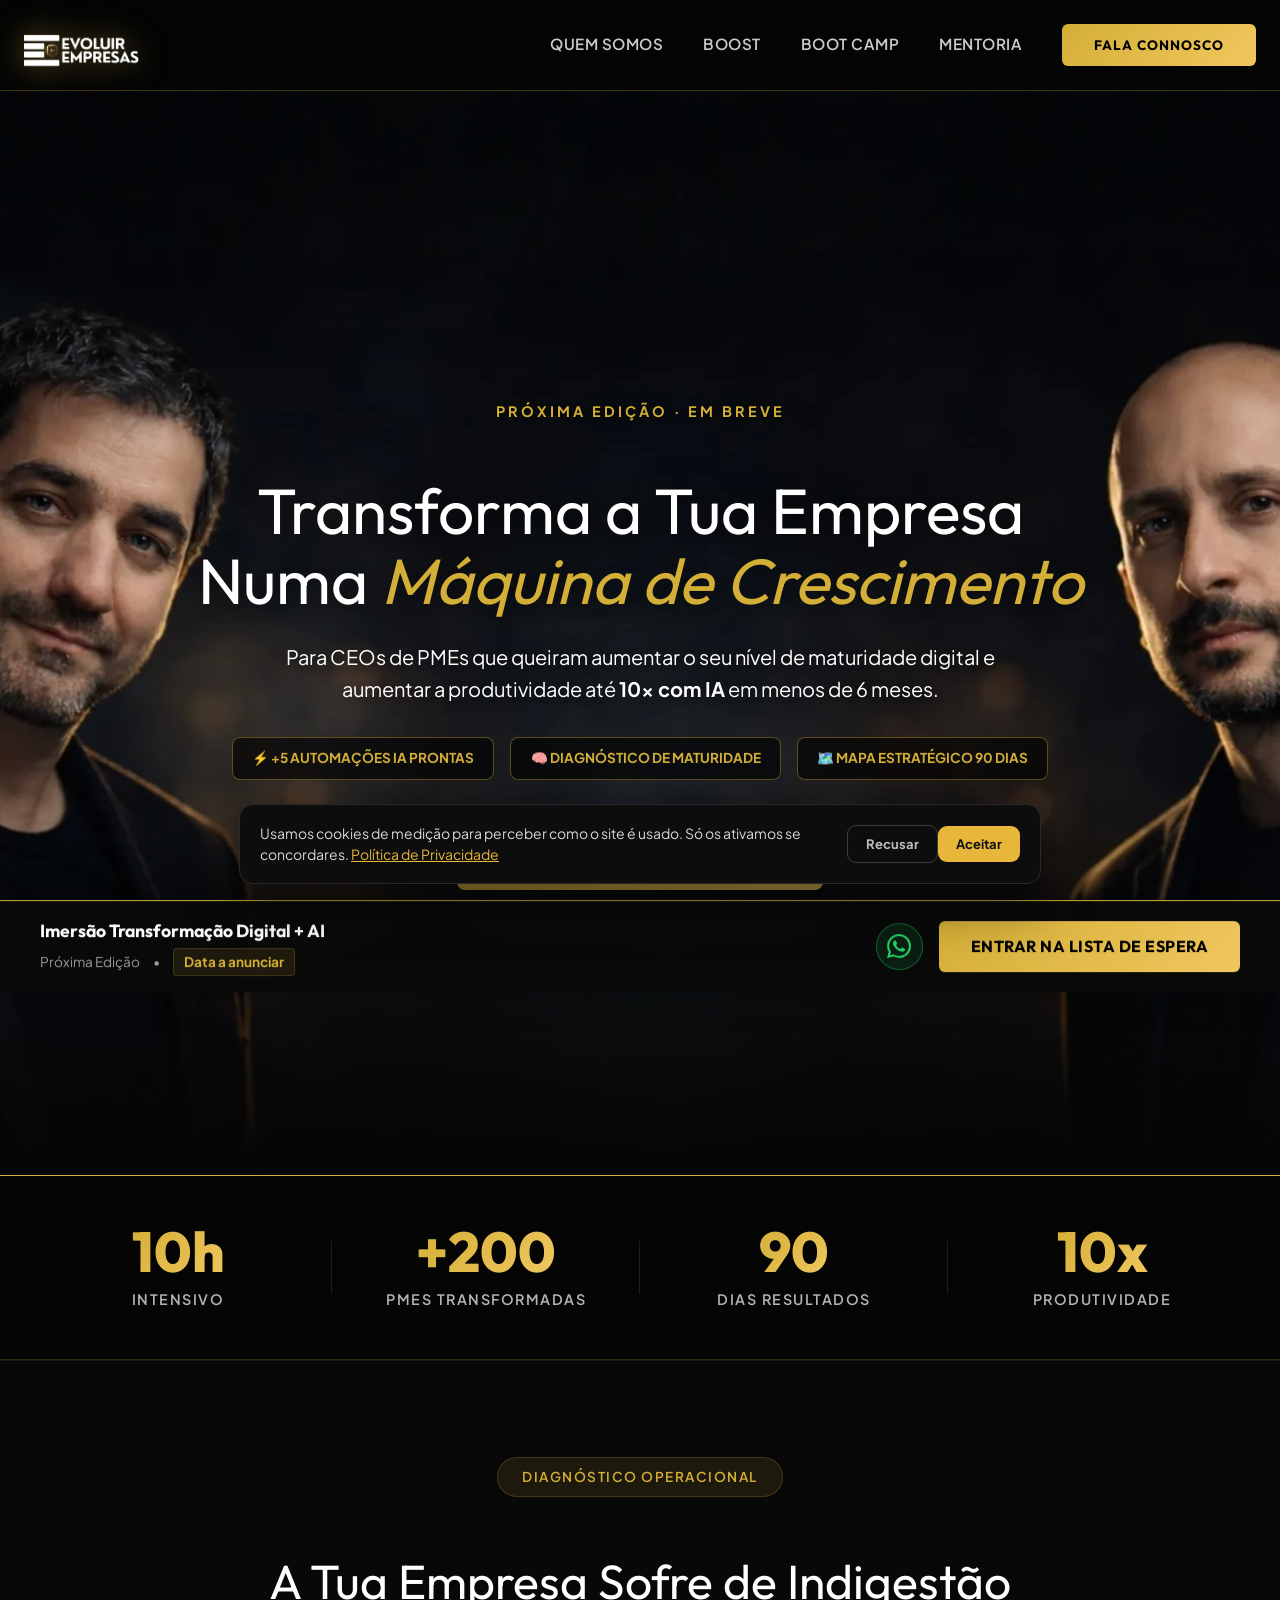
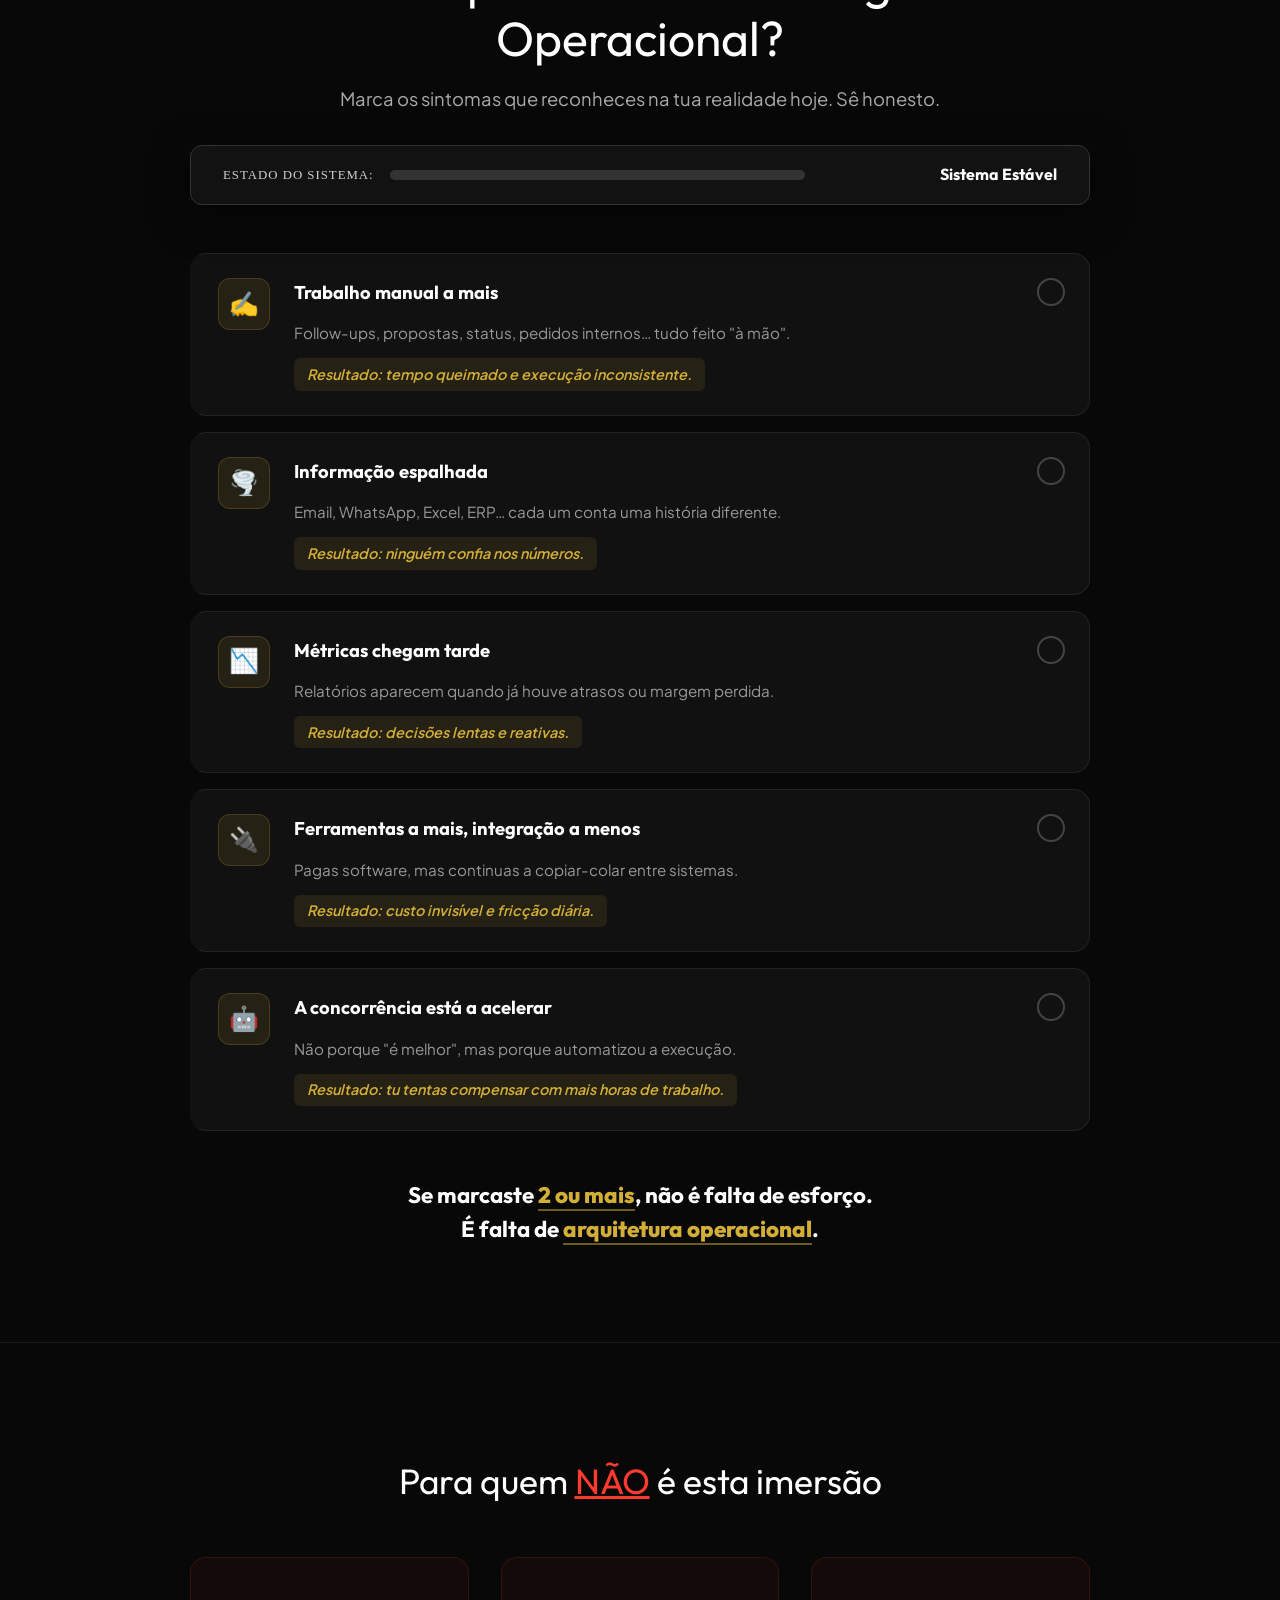
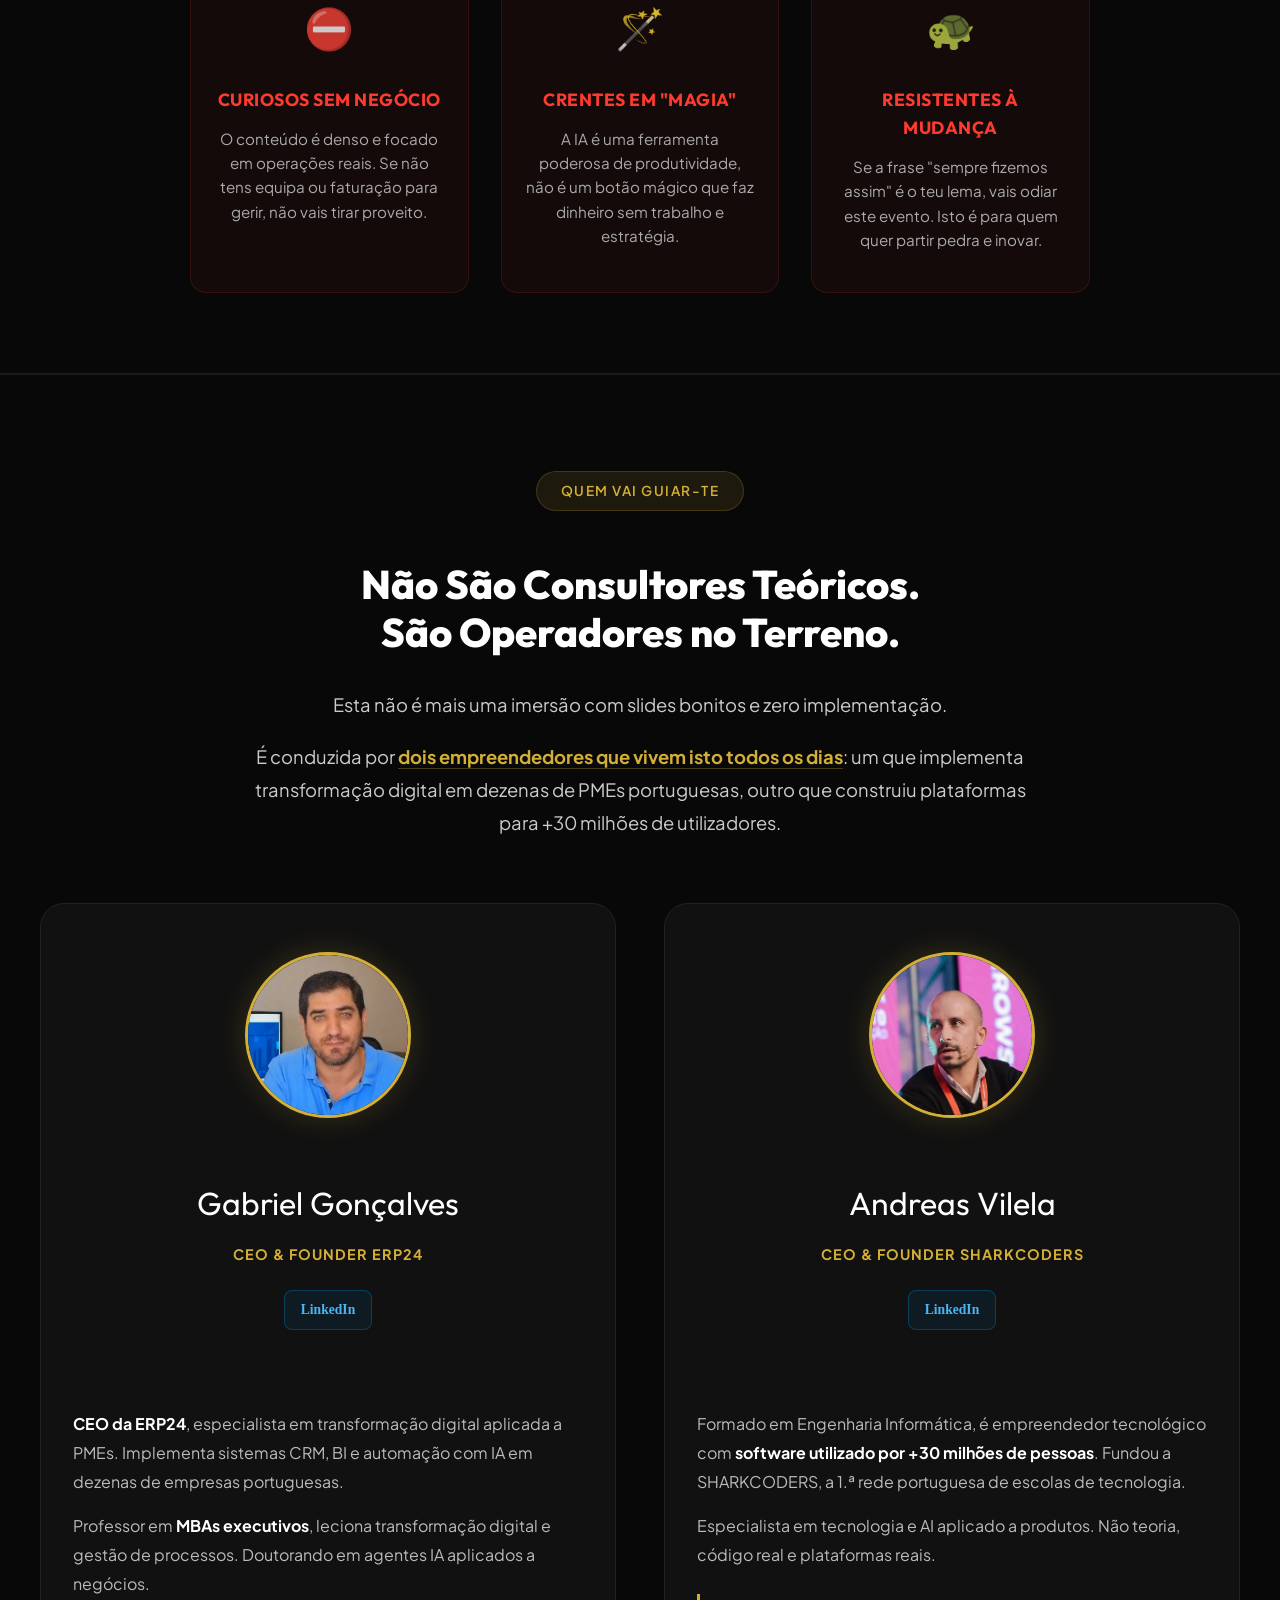
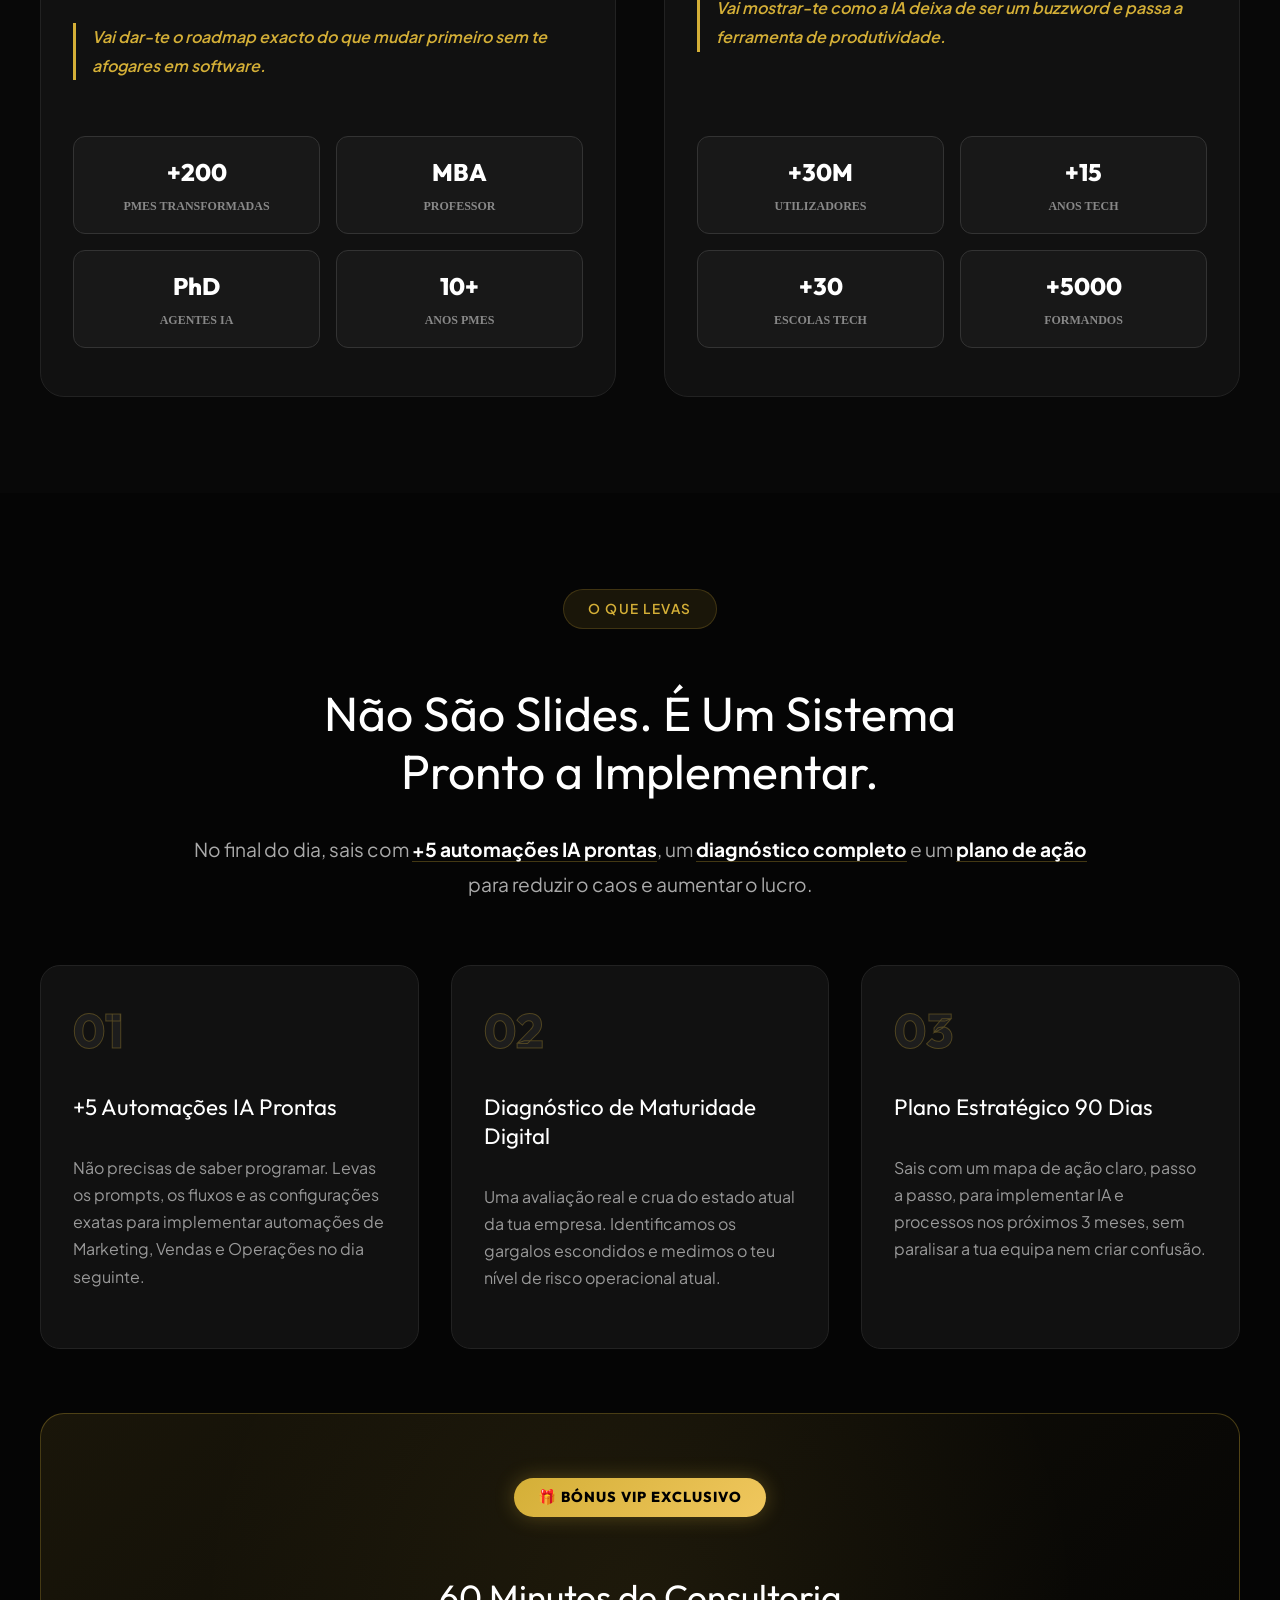
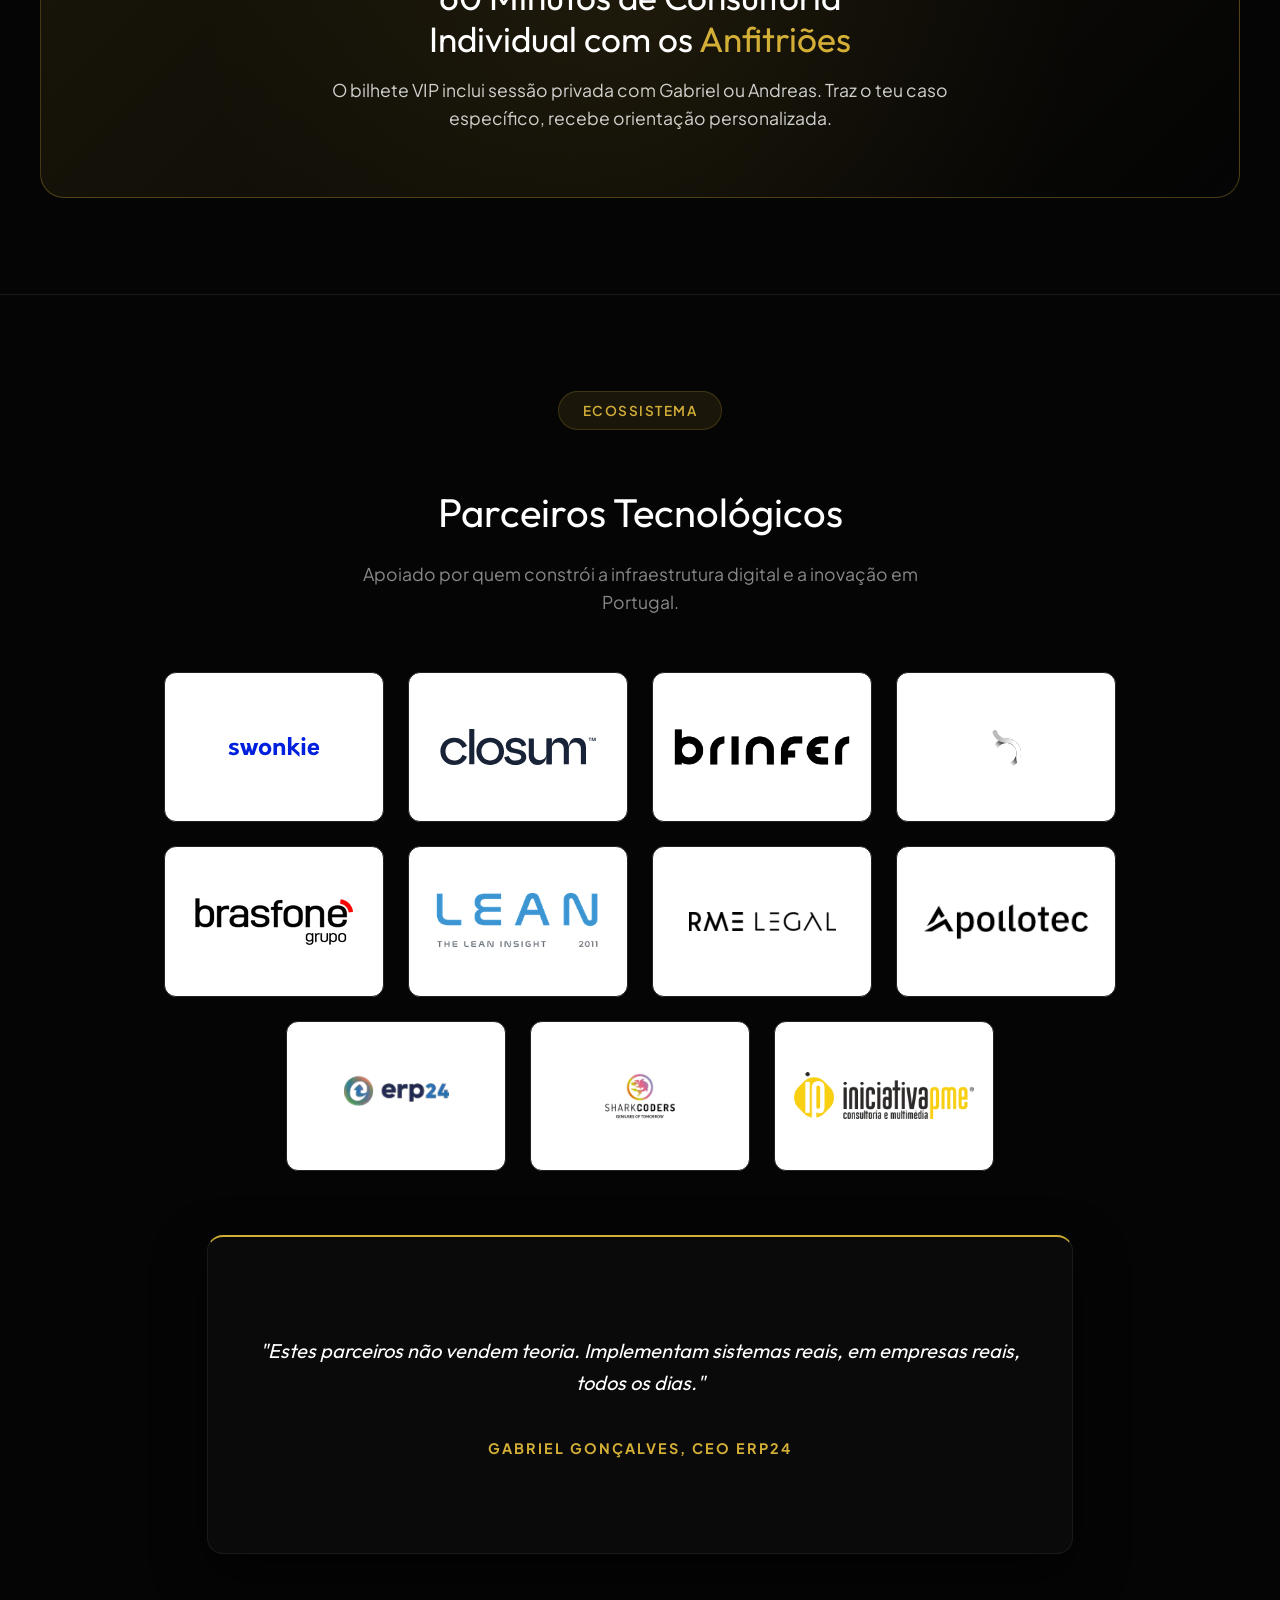
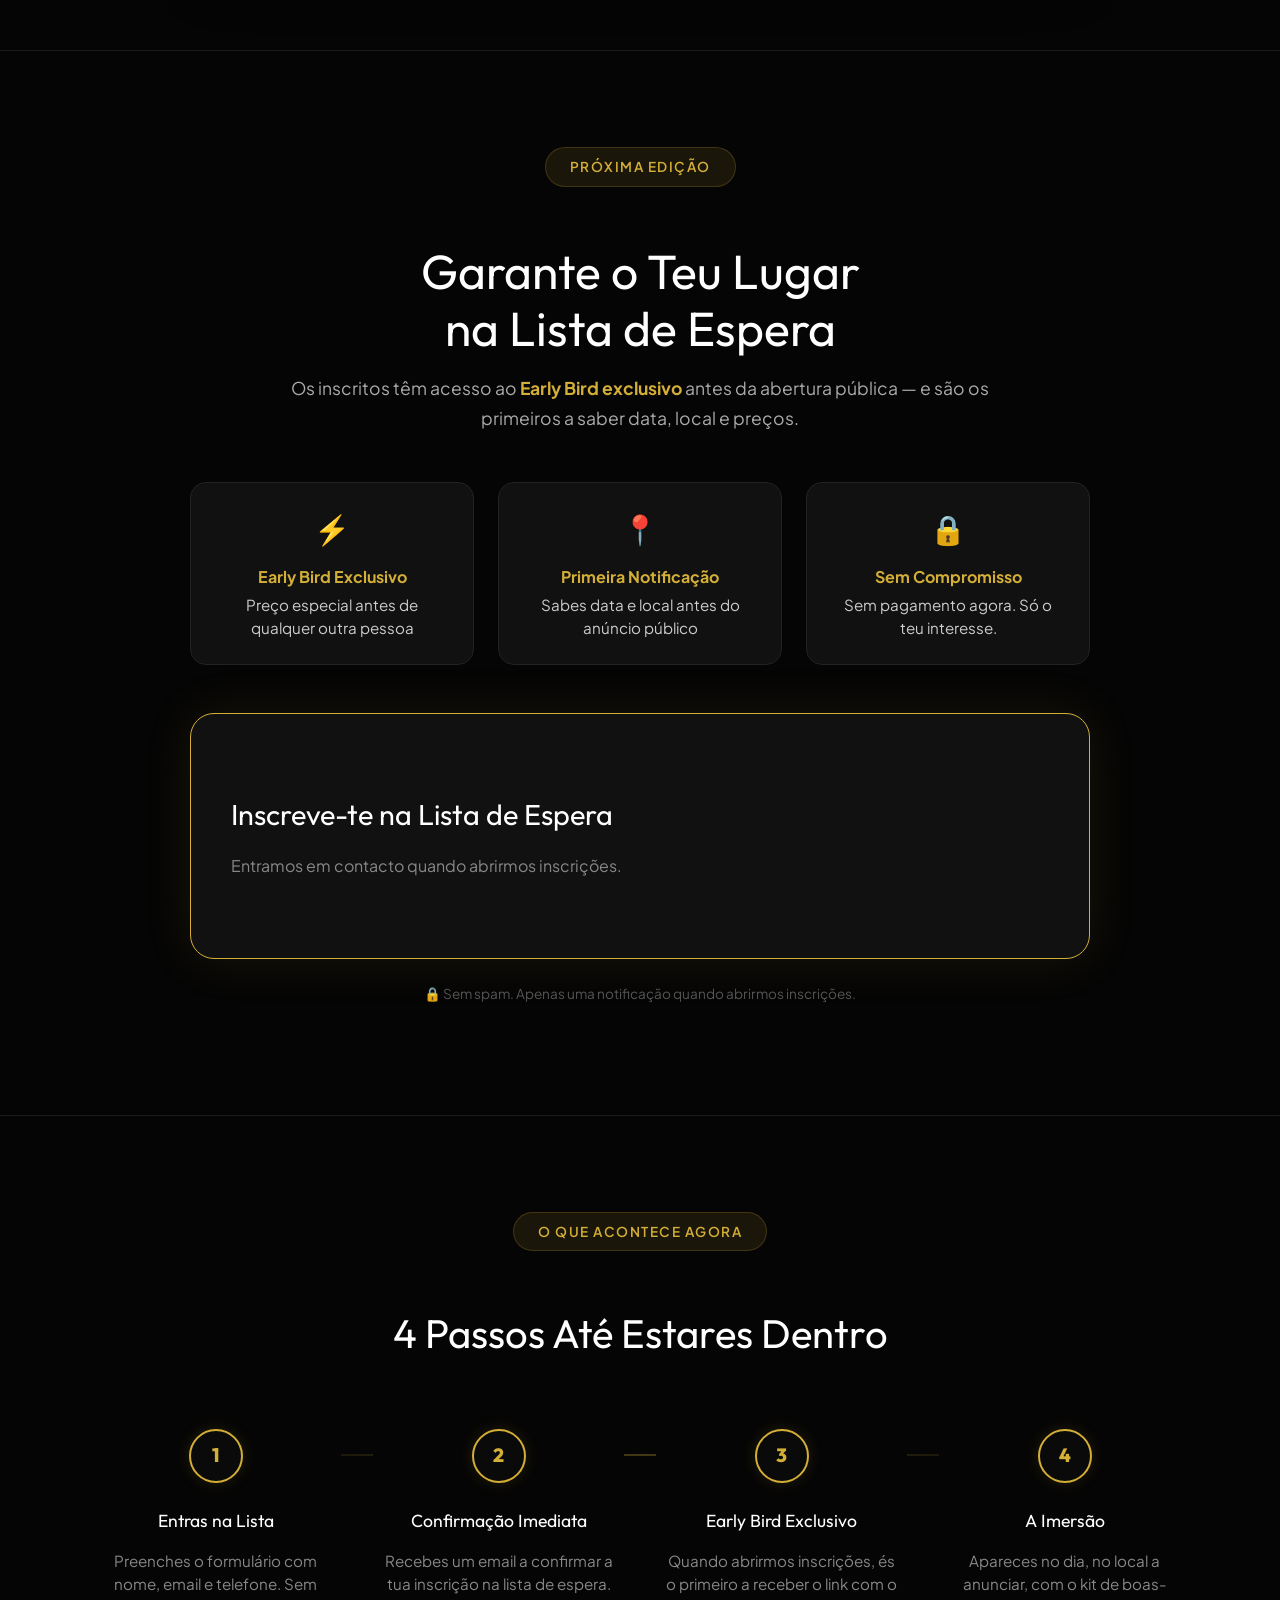
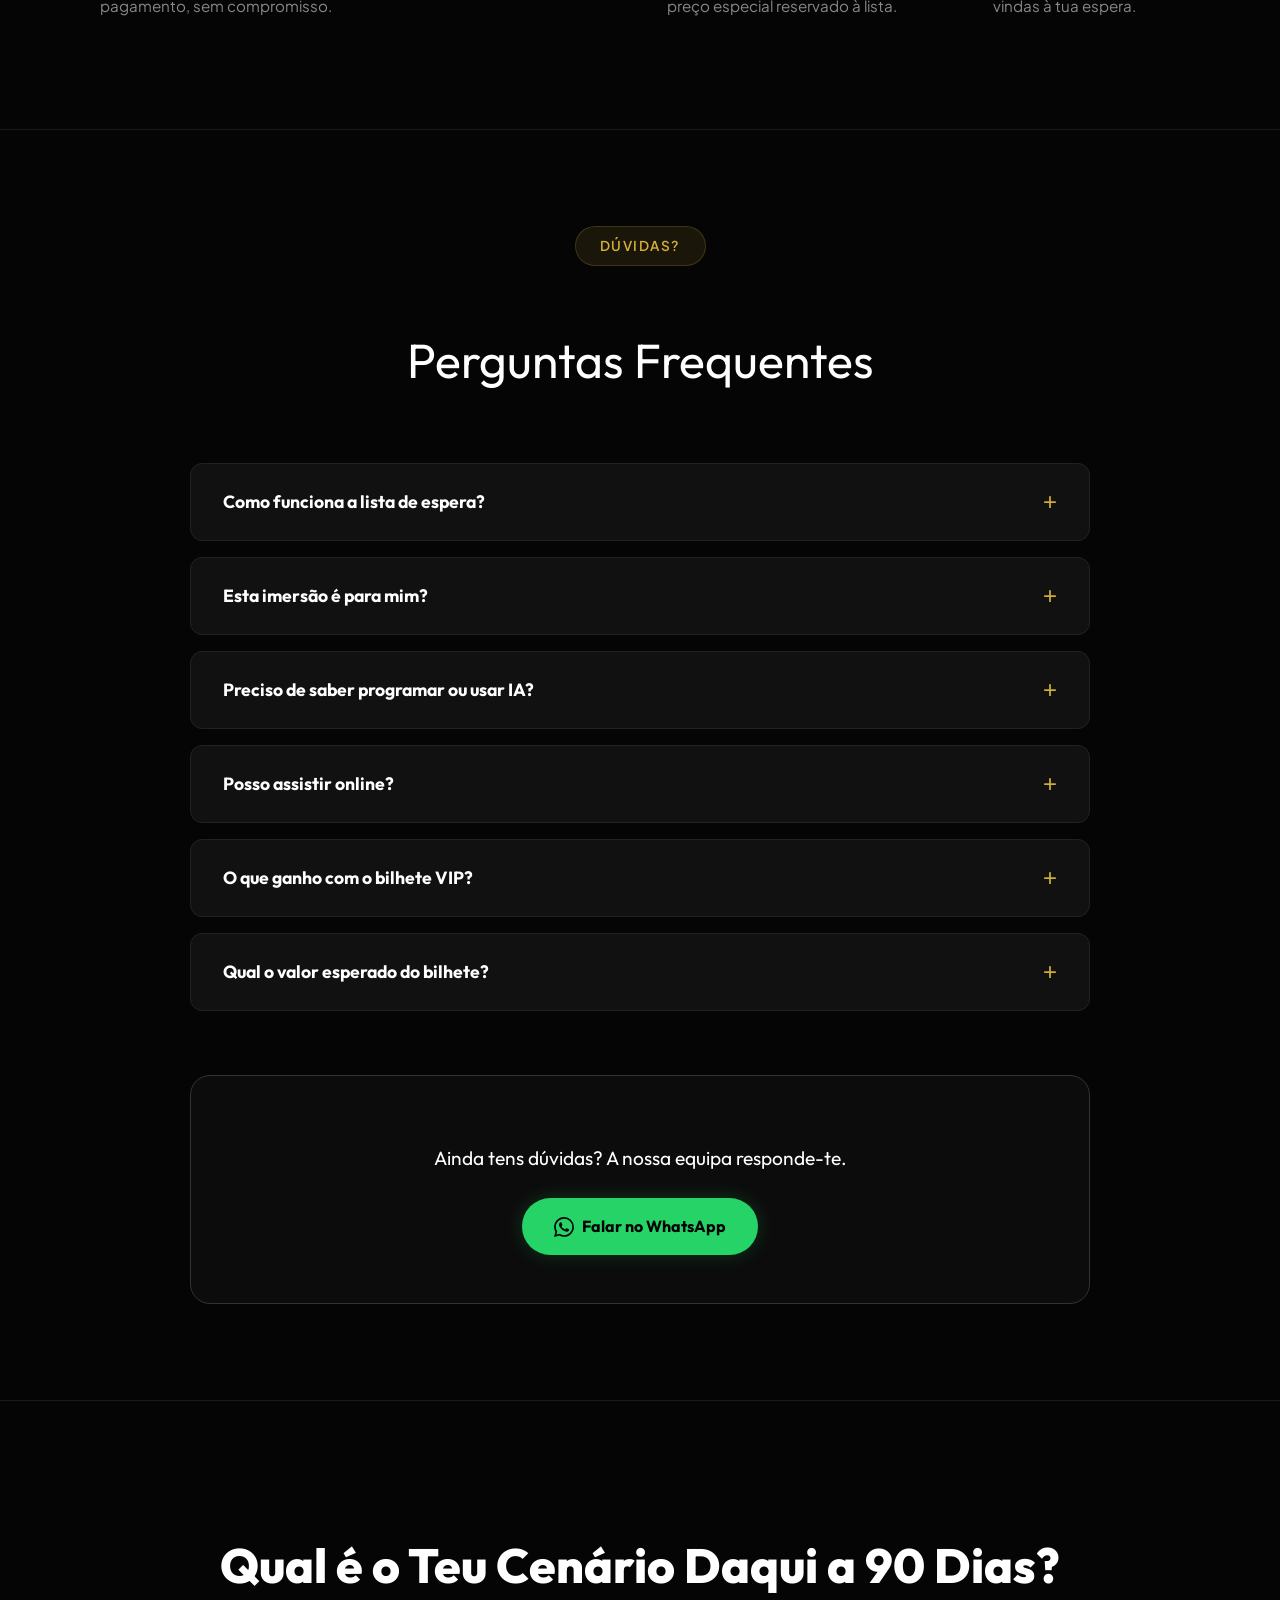
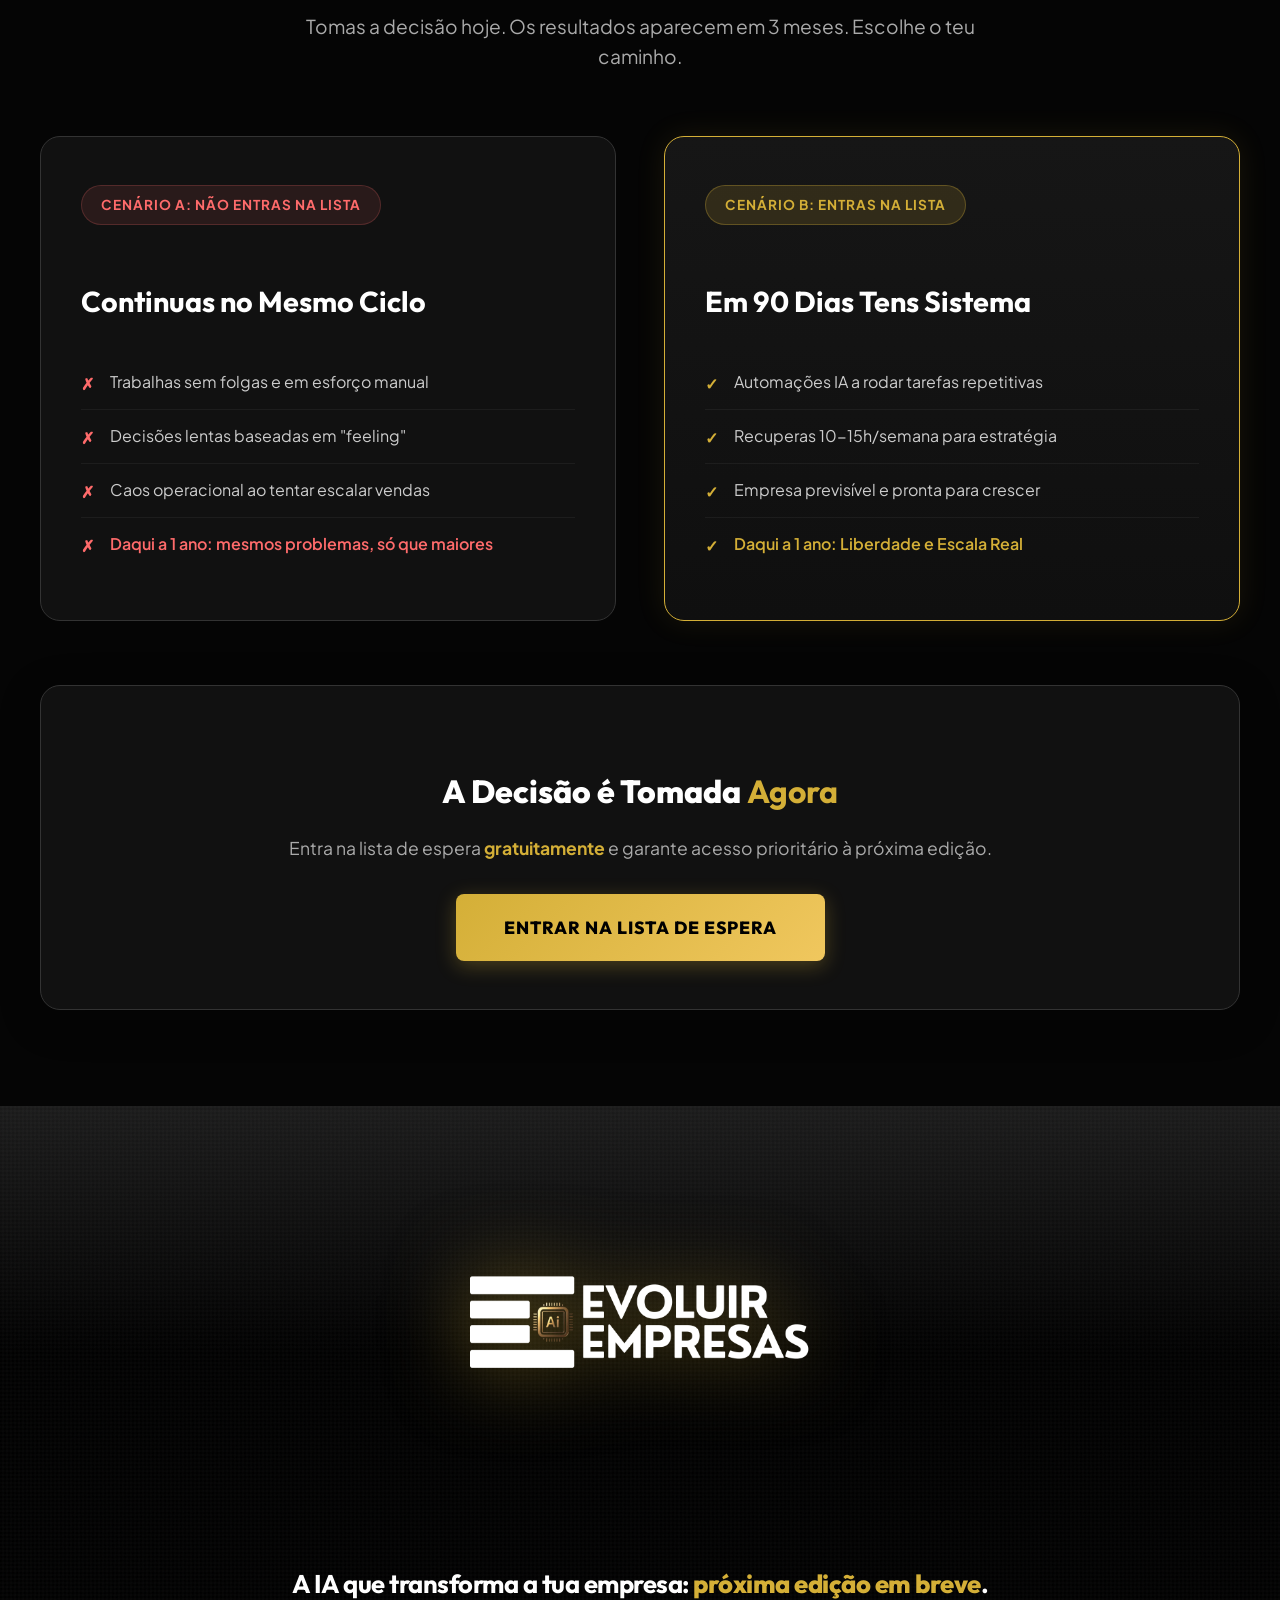
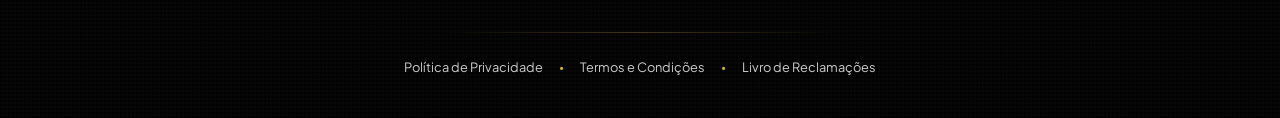
==== boost/index.html @ c2381a75 "Previsualizacao estatica do evoluirempresas.ai (fora do construtor Bitrix24)" ====
<!DOCTYPE html>
<html lang="pt-PT">
<head>
<meta charset="utf-8">
<meta name="color-scheme" content="dark">
<meta name="theme-color" content="#050505">
<style>html{background:#050505}@view-transition{navigation:auto}@media(prefers-reduced-motion:reduce){::view-transition-old(root){animation:evfo .12s linear both}::view-transition-new(root){animation:evfi .12s linear both}}@keyframes evfo{to{opacity:0}}@keyframes evfi{from{opacity:0}}</style>
<meta name="viewport" content="width=device-width, initial-scale=1">
<title>Boost · Imersão Intensiva de IA para CEOs de PMEs · Evoluir Empresas AI</title>
<meta name="description" content="Imersão de 10 horas para CEOs de PMEs: diagnóstico de maturidade digital, plano de 90 dias e mais de 5 automações de IA prontas a implementar. Entra na lista de espera da próxima edição.">
<meta name="robots" content="noindex,nofollow">
<link rel="canonical" href="https://suporte-erp24.github.io/boost/">
<meta property="og:type" content="website">
<meta property="og:locale" content="pt_PT">
<meta property="og:site_name" content="Evoluir Empresas AI">
<meta property="og:title" content="Boost · Imersão Intensiva de IA para CEOs de PMEs · Evoluir Empresas AI">
<meta property="og:description" content="Imersão de 10 horas para CEOs de PMEs: diagnóstico de maturidade digital, plano de 90 dias e mais de 5 automações de IA prontas a implementar. Entra na lista de espera da próxima edição.">
<meta property="og:url" content="https://suporte-erp24.github.io/boost/">
<meta property="og:image" content="https://suporte-erp24.github.io/assets/img/1000111042_1x.webp">
<meta name="twitter:card" content="summary_large_image">
<meta name="twitter:title" content="Boost · Imersão Intensiva de IA para CEOs de PMEs · Evoluir Empresas AI">
<meta name="twitter:description" content="Imersão de 10 horas para CEOs de PMEs: diagnóstico de maturidade digital, plano de 90 dias e mais de 5 automações de IA prontas a implementar. Entra na lista de espera da próxima edição.">
<meta name="twitter:image" content="https://suporte-erp24.github.io/assets/img/1000111042_1x.webp">
<link rel="icon" href="/favicon.ico" sizes="any">
<link rel="preload" as="font" type="font/woff2" crossorigin href="/assets/fonts/QGYvz_MVcBeNP4NJtEtq.woff2">
<link rel="preload" as="font" type="font/woff2" crossorigin href="/assets/fonts/LDIoaomQNQcsA88c7O9yZ4KMCoOg4Ko20yw.woff2">
<link rel="stylesheet" href="/assets/css/base.css?v=a356ede8">
<link rel="stylesheet" href="/assets/css/boost.css?v=3fd50955">
<script type="application/ld+json">{"@context":"https://schema.org","@graph":[{"@type":"Organization","@id":"https://suporte-erp24.github.io/#organizacao","name":"Evoluir Empresas AI","url":"https://suporte-erp24.github.io/","description":"Programas de transformação digital e inteligência artificial aplicada a processos para PMEs portuguesas: mentoria, imersões e formação.","areaServed":{"@type":"Country","name":"Portugal"},"knowsAbout":["Transformação digital","Inteligência artificial aplicada a empresas","Gestão de processos de negócio (BPM)","Automação de processos","Agentes de IA","Maturidade digital","Mentoria para CEOs de PME"],"founder":[{"@type":"Person","name":"Gabriel Gonçalves","jobTitle":"CEO da ERP24 e co-fundador da Evoluir Empresas AI","description":"Especialista em BPM e transformação digital, com 20 anos a implementar sistemas em PMEs portuguesas. Professor em MBAs executivos e doutorando em agentes de IA aplicados a negócios."},{"@type":"Person","name":"Andreas Vilela","jobTitle":"CEO da SHARKCODERS e co-fundador da Evoluir Empresas AI","description":"Engenheiro informático e empreendedor tecnológico, com software usado por mais de 30 milhões de pessoas. Fundador da maior rede portuguesa de escolas de tecnologia."}]},{"@type":"WebPage","@id":"https://suporte-erp24.github.io/boost/#pagina","url":"https://suporte-erp24.github.io/boost/","name":"Boost · Imersão Intensiva de IA para CEOs de PMEs · Evoluir Empresas AI","description":"Imersão de 10 horas para CEOs de PMEs: diagnóstico de maturidade digital, plano de 90 dias e mais de 5 automações de IA prontas a implementar. Entra na lista de espera da próxima edição.","inLanguage":"pt-PT","isPartOf":{"@type":"WebSite","@id":"https://suporte-erp24.github.io/#site","url":"https://suporte-erp24.github.io/","name":"Evoluir Empresas AI","inLanguage":"pt-PT","publisher":{"@id":"https://suporte-erp24.github.io/#organizacao"}},"breadcrumb":{"@type":"BreadcrumbList","itemListElement":[{"@type":"ListItem","position":1,"name":"Início","item":"https://suporte-erp24.github.io/"},{"@type":"ListItem","position":2,"name":"Boost","item":"https://suporte-erp24.github.io/boost/"}]}},{"@type":"FAQPage","@id":"https://suporte-erp24.github.io/boost/#faq","mainEntity":[{"@type":"Question","name":"Como funciona a lista de espera do Boost?","acceptedAnswer":{"@type":"Answer","text":"A inscrição é gratuita e sem compromisso. Quando abrirem as inscrições para a próxima edição, quem está na lista recebe primeiro o acesso ao Early Bird — preço especial antes de qualquer anúncio público."}},{"@type":"Question","name":"Esta imersão é para mim?","acceptedAnswer":{"@type":"Answer","text":"Se és CEO, diretor ou fundador de uma PME com 5 a 250 colaboradores e sentes que a empresa está presa em processos manuais ou caos operacional, sim. Não precisas de ser técnico."}},{"@type":"Question","name":"Preciso de saber programar ou usar IA?","acceptedAnswer":{"@type":"Answer","text":"Não. A imersão é para decisores. Aprende-se a estratégia e as ferramentas para liderar a mudança, não a escrever código."}},{"@type":"Question","name":"Posso assistir online?","acceptedAnswer":{"@type":"Answer","text":"Não. A imersão é 100% presencial e prática, desenhada para foco total na estratégia e no networking."}},{"@type":"Question","name":"O que ganho com o bilhete VIP?","acceptedAnswer":{"@type":"Answer","text":"Além das 10 horas de imersão: 60 minutos de consultoria individual com Gabriel ou Andreas, jantar com os anfitriões e lugar na primeira fila."}},{"@type":"Question","name":"Qual é o valor esperado do bilhete?","acceptedAnswer":{"@type":"Answer","text":"Os preços são anunciados com a abertura de inscrições. Na edição anterior o bilhete Standard partiu de 99 € e o VIP de 259 €, mais IVA. Quem está na lista de espera tem sempre acesso ao melhor preço disponível."}}]},{"@type":"Service","@id":"https://suporte-erp24.github.io/boost/#servico","name":"Boost · Imersão Intensiva","serviceType":"Imersão presencial de transformação digital e IA","provider":{"@id":"https://suporte-erp24.github.io/#organizacao"},"areaServed":{"@type":"Country","name":"Portugal"},"description":"Imersão presencial de 10 horas para CEOs de PMEs: diagnóstico de maturidade digital, plano estratégico de 90 dias e mais de 5 automações de IA prontas a implementar."}]}</script>
<script type="speculationrules">{"prefetch":[{"where":{"href_matches":"/*"},"eagerness":"moderate"}]}</script>
</head>
<body>
<main class="w-100 landing-public-mode" >
<div id="b38427" class="block-wrapper block-html">
<section class="landing-block g-pt-0 g-pb-0 g-pl-0 g-pr-0">
	<!-- Google tag (gtag.js) -->

</section></div><div id="b38435" class="block-wrapper block-html">
<section class="landing-block g-pt-0 g-pb-0 g-pl-0 g-pr-0">
	
</section></div><div id="header" class="block-wrapper block-html">
<section class="landing-block g-pt-0 g-pb-0 g-pl-0 g-pr-0">
	

<header class="workshop-header" id="header">
    <div class="workshop-header-container">
        <a href="/" class="workshop-header-logo">
            <img src="/assets/img/4_1x.webp" alt="Evoluir Empresas AI">
        </a>
        
        <button class="hamburger" id="hamburger">
            <span class="bar"></span>
            <span class="bar"></span>
            <span class="bar"></span>
        </button>

        <ul class="workshop-header-nav" id="nav-menu">
            <li><a href="/quem-somos" class="nav-link">Quem Somos</a></li>
            <li><a href="/boost" class="nav-link">Boost</a></li>
            <li><a href="/boot-camp" class="nav-link">Boot Camp</a></li>
            <li><a href="/mentoria-evolui" class="nav-link">Mentoria</a></li>
            <li><a href="#form" class="workshop-header-cta">Fala Connosco</a></li>
        </ul>
    </div>
</header>

</section></div><div id="b38305" class="block-wrapper block-html">
<section class="landing-block g-pt-0 g-pb-0 g-pl-0 g-pr-0">
	

<section class="workshop-hero">
    <div class="mobile-hero-visual"></div>
    <div class="workshop-hero-container">
        <h1 style="color:#D4AF37;letter-spacing:3px;text-transform:uppercase;font-weight:700;font-size:0.9rem;margin-bottom:0.5rem;text-shadow:0 2px 4px rgba(0,0,0,0.9);">
            Próxima Edição · Em Breve
        </h1>
        <h2 class="workshop-hero-headline">
            Transforma a Tua Empresa<br>
            Numa <span class="highlight">Máquina de Crescimento</span>
        </h2>
        <p class="workshop-hero-promise">
            Para CEOs de PMEs que queiram aumentar o seu nível de maturidade digital e aumentar a produtividade até <strong>10x com IA</strong> em menos de 6 meses.
        </p>
        <div class="hero-deliverables-grid">
            <div class="deliverable-tag"><span class="tag-text">⚡ +5 Automações IA Prontas</span></div>
            <div class="deliverable-tag"><span class="tag-text">🧠 Diagnóstico de Maturidade</span></div>
            <div class="deliverable-tag"><span class="tag-text">🗺️ Mapa Estratégico 90 Dias</span></div>
        </div>
        <div class="workshop-hero-cta">
            <a href="#lista-espera" class="workshop-hero-button">Entrar na Lista de Espera</a>
        </div>
        <p class="hero-waitlist-note">📍 Data e local a anunciar · Sem compromisso agora</p>
    </div>
</section></section></div><div id="b38230" class="block-wrapper block-html">
<section class="landing-block g-pt-0 g-pb-0 g-pl-0 g-pr-0">
	

<section class="workshop-stats">
    <div class="workshop-stats-container">
        <div class="workshop-stat-item">
            <div class="workshop-stat-number">10h</div>
            <div class="workshop-stat-label">Intensivo</div>
        </div>
        <div class="workshop-stat-item">
            <div class="workshop-stat-number">+200</div>
            <div class="workshop-stat-label">PMEs Transformadas</div>
        </div>
        <div class="workshop-stat-item">
            <div class="workshop-stat-number">90</div>
            <div class="workshop-stat-label">Dias Resultados</div>
        </div>
        <div class="workshop-stat-item">
            <div class="workshop-stat-number">10x</div>
            <div class="workshop-stat-label">Produtividade</div>
        </div>
    </div>
</section></section></div><div id="b38232" class="block-wrapper block-html">
<section class="landing-block g-pt-0 g-pb-0 g-pl-0 g-pr-0">
	

<div class="workshop-sticky" id="workshopSticky">
    <div class="workshop-sticky-container">
        <div class="workshop-sticky-info">
            <div class="workshop-sticky-text">
                <div class="workshop-sticky-title">Imersão Transformação Digital + AI</div>
                <div class="workshop-sticky-subtitle">
                    <span>Próxima Edição</span> •
                    <span class="sticky-badge">Data a anunciar</span>
                </div>
            </div>
        </div>
        <div class="workshop-sticky-actions">
            <a href="https://wa.me/351916053392?text=Olá!%20Tenho%20interesse%20na%20próxima%20Imersão%20EVOLUIR." target="_blank" class="workshop-sticky-whatsapp">
                <svg viewBox="0 0 24 24" xmlns="http://www.w3.org/2000/svg"><path d="M17.472 14.382c-.297-.149-1.758-.867-2.03-.967-.273-.099-.471-.148-.67.15-.197.297-.767.966-.94 1.164-.173.199-.347.223-.644.075-.297-.15-1.255-.463-2.39-1.475-.883-.788-1.48-1.761-1.653-2.059-.173-.297-.018-.458.13-.606.134-.133.298-.347.446-.52.149-.174.198-.298.298-.497.099-.198.05-.371-.025-.52-.075-.149-.669-1.612-.916-2.207-.242-.579-.487-.5-.669-.51-.173-.008-.371-.01-.57-.01-.198 0-.52.074-.792.372-.272.297-1.04 1.016-1.04 2.479 0 1.462 1.065 2.875 1.213 3.074.149.198 2.096 3.2 5.077 4.487.709.306 1.262.489 1.694.625.712.227 1.36.195 1.871.118.571-.085 1.758-.719 2.006-1.413.248-.694.248-1.289.173-1.413-.074-.124-.272-.198-.57-.347m-5.421 7.403h-.004a9.87 9.87 0 01-5.031-1.378l-.361-.214-3.741.982.998-3.648-.235-.374a9.86 9.86 0 01-1.51-5.26c.001-5.45 4.436-9.884 9.888-9.884 2.64 0 5.122 1.03 6.988 2.898a9.825 9.825 0 012.893 6.994c-.003 5.45-4.437 9.884-9.885 9.884m8.413-18.297A11.815 11.815 0 0012.05 0C5.495 0 .16 5.335.157 11.892c0 2.096.547 4.142 1.588 5.945L.057 24l6.305-1.654a11.882 11.882 0 005.683 1.448h.005c6.554 0 11.89-5.335 11.893-11.893a11.821 11.821 0 00-3.48-8.413z"/></svg>
            </a>
            <a href="#lista-espera" class="workshop-sticky-cta">Entrar na Lista de Espera</a>
        </div>
    </div>
</div>

</section></div><div id="b38234" class="block-wrapper block-html">
<section class="landing-block g-pt-0 g-pb-0 g-pl-0 g-pr-0">
	

<section class="workshop-problem" id="problema">
    <div class="workshop-problem-container">
        
        <div class="workshop-section-header">
            <div class="workshop-section-badge">Diagnóstico Operacional</div>
            <h2 class="workshop-section-title">A Tua Empresa Sofre de Indigestão Operacional?</h2>
            <p class="workshop-section-subtitle">Marca os sintomas que reconheces na tua realidade hoje. Sê honesto.</p>
        </div>

        <div class="workshop-diagnostic-bar" id="diagnosticBar">
            <div class="diagnostic-status">
                <span style="font-size: 0.8rem; opacity: 0.8; text-transform: uppercase; letter-spacing: 1px;">Estado do Sistema:</span>
                <div class="diagnostic-meter">
                    <div class="diagnostic-fill" id="diagnosticFill"></div>
                </div>
            </div>
            <div class="diagnostic-text" id="diagnosticText">Sistema Estável</div>
        </div>
        
        <div class="workshop-checklist">
            <div class="workshop-checklist-item js-check-item">
                <div class="workshop-item-icon">✍️</div>
                <div class="workshop-checklist-content">
                    <span class="workshop-checklist-heading">Trabalho manual a mais</span>
                    <p class="workshop-checklist-desc">Follow-ups, propostas, status, pedidos internos… tudo feito "à mão".</p>
                    <span class="workshop-checklist-result">Resultado: tempo queimado e execução inconsistente.</span>
                </div>
                <div class="workshop-checkbox"></div>
            </div>
            
            <div class="workshop-checklist-item js-check-item">
                <div class="workshop-item-icon">🌪️</div>
                <div class="workshop-checklist-content">
                    <span class="workshop-checklist-heading">Informação espalhada</span>
                    <p class="workshop-checklist-desc">Email, WhatsApp, Excel, ERP… cada um conta uma história diferente.</p>
                    <span class="workshop-checklist-result">Resultado: ninguém confia nos números.</span>
                </div>
                <div class="workshop-checkbox"></div>
            </div>
            
            <div class="workshop-checklist-item js-check-item">
                <div class="workshop-item-icon">📉</div>
                <div class="workshop-checklist-content">
                    <span class="workshop-checklist-heading">Métricas chegam tarde</span>
                    <p class="workshop-checklist-desc">Relatórios aparecem quando já houve atrasos ou margem perdida.</p>
                    <span class="workshop-checklist-result">Resultado: decisões lentas e reativas.</span>
                </div>
                <div class="workshop-checkbox"></div>
            </div>
            
            <div class="workshop-checklist-item js-check-item">
                <div class="workshop-item-icon">🔌</div>
                <div class="workshop-checklist-content">
                    <span class="workshop-checklist-heading">Ferramentas a mais, integração a menos</span>
                    <p class="workshop-checklist-desc">Pagas software, mas continuas a copiar-colar entre sistemas.</p>
                    <span class="workshop-checklist-result">Resultado: custo invisível e fricção diária.</span>
                </div>
                <div class="workshop-checkbox"></div>
            </div>
            
            <div class="workshop-checklist-item js-check-item">
                <div class="workshop-item-icon">🤖</div>
                <div class="workshop-checklist-content">
                    <span class="workshop-checklist-heading">A concorrência está a acelerar</span>
                    <p class="workshop-checklist-desc">Não porque "é melhor", mas porque automatizou a execução.</p>
                    <span class="workshop-checklist-result">Resultado: tu tentas compensar com mais horas de trabalho.</span>
                </div>
                <div class="workshop-checkbox"></div>
            </div>
        </div>

        <div class="workshop-solution-teaser">
            <div class="workshop-solution-teaser-text">
                Se marcaste <span class="highlight">2 ou mais</span>, não é falta de esforço.<br>
                É falta de <span class="highlight">arquitetura operacional</span>.
            </div>
        </div>

    </div>
</section>

</section></div><div id="b38451" class="block-wrapper block-html">
<section class="landing-block g-pt-0 g-pb-0 g-pl-0 g-pr-0">
	

<section class="workshop-filter">
    <div class="workshop-filter-container">
        <h2 class="filter-title">Para quem <span style="color:#FF3B30; text-decoration: underline; text-decoration-thickness: 3px;">NÃO</span> é esta imersão</h2>
        
        <div class="filter-grid">
            
            <div class="filter-card">
                <span class="filter-icon">⛔</span>
                <h3>Curiosos sem Negócio</h3>
                <p class="filter-text">O conteúdo é denso e focado em operações reais. Se não tens equipa ou faturação para gerir, não vais tirar proveito.</p>
            </div>

            <div class="filter-card">
                <span class="filter-icon">🪄</span>
                <h3>Crentes em "Magia"</h3>
                <p class="filter-text">A IA é uma ferramenta poderosa de produtividade, não é um botão mágico que faz dinheiro sem trabalho e estratégia.</p>
            </div>

            <div class="filter-card">
                <span class="filter-icon">🐢</span>
                <h3>Resistentes à Mudança</h3>
                <p class="filter-text">Se a frase "sempre fizemos assim" é o teu lema, vais odiar este evento. Isto é para quem quer partir pedra e inovar.</p>
            </div>

        </div>
    </div>
</section></section></div><div id="quem_somos" class="block-wrapper block-html">
<section class="landing-block g-pt-0 g-pb-0 g-pl-0 g-pr-0">
	

<section class="workshop-who-leads" id="quem">
    <div class="workshop-who-leads-container">
        <div class="workshop-section-header">
            <div class="workshop-section-badge">Quem Vai Guiar-te</div>
            <h2 class="workshop-section-title">Não São Consultores Teóricos.<br>São Operadores no Terreno.</h2>
        </div>
        
        <div class="workshop-who-leads-intro">
            <p>Esta não é mais uma imersão com slides bonitos e zero implementação.</p>
            <p>É conduzida por <span class="highlight">dois empreendedores que vivem isto todos os dias</span>: um que implementa transformação digital em dezenas de PMEs portuguesas, outro que construiu plataformas para +30 milhões de utilizadores.</p>
        </div>
        
        <div class="workshop-leaders-wrapper">
            <div class="workshop-leaders-grid">
                
                <div class="workshop-leader-card">
                    <div class="workshop-leader-photo-wrapper">
                        <img src="/assets/img/maxresdefault_1x_1x_1x.webp" alt="Gabriel Gonçalves" class="workshop-leader-photo">
                        <h3 class="workshop-leader-name">Gabriel Gonçalves</h3>
                        <p class="workshop-leader-role">CEO & Founder ERP24</p>
                        <a href="https://www.linkedin.com/in/goncalvesgabriel/" target="_blank" class="workshop-leader-linkedin">LinkedIn</a>
                    </div>
                    <div class="workshop-leader-bio">
                        <p><strong>CEO da ERP24</strong>, especialista em transformação digital aplicada a PMEs. Implementa sistemas CRM, BI e automação com IA em dezenas de empresas portuguesas.</p>
                        <p>Professor em <strong>MBAs executivos</strong>, leciona transformação digital e gestão de processos. Doutorando em agentes IA aplicados a negócios.</p>
                        <p class="workshop-leader-highlight">Vai dar-te o roadmap exacto do que mudar primeiro sem te afogares em software.</p>
                    </div>
                    <div class="workshop-leader-credentials">
                        <div class="workshop-credential-item"><span class="workshop-credential-number">+200</span><span class="workshop-credential-label">PMEs Transformadas</span></div>
                        <div class="workshop-credential-item"><span class="workshop-credential-number">MBA</span><span class="workshop-credential-label">Professor</span></div>
                        <div class="workshop-credential-item"><span class="workshop-credential-number">PhD</span><span class="workshop-credential-label">Agentes IA</span></div>
                        <div class="workshop-credential-item"><span class="workshop-credential-number">10+</span><span class="workshop-credential-label">Anos PMEs</span></div>
                    </div>
                </div>

                <div class="workshop-leader-card">
                    <div class="workshop-leader-photo-wrapper">
                        <img src="/assets/img/foto_speaker_1x.webp" alt="Andreas Vilela" class="workshop-leader-photo">
                        <h3 class="workshop-leader-name">Andreas Vilela</h3>
                        <p class="workshop-leader-role">CEO & Founder SHARKCODERS</p>
                        <a href="https://www.linkedin.com/in/andreasvilela/" target="_blank" class="workshop-leader-linkedin">LinkedIn</a>
                    </div>
                    <div class="workshop-leader-bio">
                        <p>Formado em Engenharia Informática, é empreendedor tecnológico com <strong>software utilizado por +30 milhões de pessoas</strong>. Fundou a SHARKCODERS, a 1.ª rede portuguesa de escolas de tecnologia.</p>
                        <p>Especialista em tecnologia e AI aplicado a produtos. Não teoria, código real e plataformas reais.</p>
                        <p class="workshop-leader-highlight">Vai mostrar-te como a IA deixa de ser um buzzword e passa a ferramenta de produtividade.</p>
                    </div>
                    <div class="workshop-leader-credentials">
                        <div class="workshop-credential-item"><span class="workshop-credential-number">+30M</span><span class="workshop-credential-label">Utilizadores</span></div>
                        <div class="workshop-credential-item"><span class="workshop-credential-number">+15</span><span class="workshop-credential-label">Anos Tech</span></div>
                        <div class="workshop-credential-item"><span class="workshop-credential-number">+30</span><span class="workshop-credential-label">Escolas Tech</span></div>
                        <div class="workshop-credential-item"><span class="workshop-credential-number">+5000</span><span class="workshop-credential-label">Formandos</span></div>
                    </div>
                </div>

            </div>
        </div>
    </div>
</section></section></div><div id="b38260" class="block-wrapper block-html">
<section class="landing-block g-pt-0 g-pb-0 g-pl-0 g-pr-0">
	

<section class="workshop-outcomes" id="outcomes">
    <div class="workshop-outcomes-container">
        
        <div class="workshop-section-header">
            <div class="workshop-section-badge">O Que Levas</div>
            <h2 class="workshop-section-title">Não São Slides. É Um Sistema<br>Pronto a Implementar.</h2>
        </div>
        
        <div class="workshop-outcomes-intro">
            <p>No final do dia, sais com <strong>+5 automações IA prontas</strong>, um <strong>diagnóstico completo</strong> e um <strong>plano de ação</strong> para reduzir o caos e aumentar o lucro.</p>
        </div>
        
        <div class="workshop-outcomes-grid">
            
            <div class="workshop-outcome-card">
                <div class="workshop-outcome-number">01</div>
                <h3 class="workshop-outcome-title">+5 Automações IA Prontas</h3>
                <p class="workshop-outcome-description">
                    Não precisas de saber programar. Levas os prompts, os fluxos e as configurações exatas para implementar automações de Marketing, Vendas e Operações no dia seguinte.
                </p>
            </div>

            <div class="workshop-outcome-card">
                <div class="workshop-outcome-number">02</div>
                <h3 class="workshop-outcome-title">Diagnóstico de Maturidade Digital</h3>
                <p class="workshop-outcome-description">
                    Uma avaliação real e crua do estado atual da tua empresa. Identificamos os gargalos escondidos e medimos o teu nível de risco operacional atual.
                </p>
            </div>

            <div class="workshop-outcome-card">
                <div class="workshop-outcome-number">03</div>
                <h3 class="workshop-outcome-title">Plano Estratégico 90 Dias</h3>
                <p class="workshop-outcome-description">
                    Sais com um mapa de ação claro, passo a passo, para implementar IA e processos nos próximos 3 meses, sem paralisar a tua equipa nem criar confusão.
                </p>
            </div>

        </div>
        
        <div class="workshop-outcomes-bonus">
            <div class="workshop-outcomes-bonus-content">
                <div class="workshop-outcomes-bonus-badge">🎁 Bónus VIP Exclusivo</div>
                <h3 class="workshop-outcomes-bonus-title">60 Minutos de Consultoria<br>Individual com os <span class="highlight">Anfitriões</span></h3>
                <p class="workshop-outcomes-bonus-description">O bilhete VIP inclui sessão privada com Gabriel ou Andreas. Traz o teu caso específico, recebe orientação personalizada.</p>
            </div>
        </div>

    </div>
</section></section></div><div id="b38270" class="block-wrapper block-html">
<section class="landing-block g-pt-0 g-pb-0 g-pl-0 g-pr-0">
	

<section class="workshop-partners" id="parceiros">
    <div class="workshop-partners-container">
        
        <div class="workshop-partners-header">
            <div class="workshop-partners-badge">Ecossistema</div>
            <h2 class="workshop-partners-title">Parceiros Tecnológicos</h2>
            <div class="workshop-partners-intro">
                <p>Apoiado por quem constrói a infraestrutura digital e a inovação em Portugal.</p>
            </div>
        </div>
        
        <div class="workshop-partners-grid">
            
            <a href="https://swonkie.com/pt/" target="_blank" class="workshop-partner-link">
                <div class="workshop-partner-card logo-padding">
                    <img src="/assets/img/logo-swonkie.svg" alt="Swonkie">
                </div>
            </a>

            <a href="https://closum.com/" target="_blank" class="workshop-partner-link">
                <div class="workshop-partner-card logo-padding">
                    <img src="/assets/img/main-logo.svg" alt="Closum">
                </div>
            </a>

            <a href="https://brinfer.com/pt/" target="_blank" class="workshop-partner-link">
                <div class="workshop-partner-card logo-padding">
                    <img src="[data-uri]" alt="Brinfer">
                </div>
            </a>

            <a href="https://nilg.ai" target="_blank" class="workshop-partner-link">
                <div class="workshop-partner-card">
                    <img src="/assets/img/logo-nilgai.svg" alt="NILG.AI">
                </div>
            </a>
            
            <a href="https://www.brasfone.pt/" target="_blank" class="workshop-partner-link">
                <div class="workshop-partner-card">
                    <img src="/assets/img/grupo-brasfoneAtivo-1.webp" alt="Brasfone">
                </div>
            </a>

            <a href="https://www.lean-consultores.com/" target="_blank" class="workshop-partner-link">
                <div class="workshop-partner-card">
                    <img src="/assets/img/logo-lean-consultores.png" alt="Lean Consultores">
                </div>
            </a>

            <a href="https://www.wizark.pt/" target="_blank" class="workshop-partner-link">
                <div class="workshop-partner-card logo-to-black">
                    <img src="/assets/img/logo-wizark.png" alt="Wizark"> 
                </div>
            </a>

            <a href="https://apollotec.pt/pt/" target="_blank" class="workshop-partner-link">
                <div class="workshop-partner-card logo-to-black">
                    <img src="/assets/img/logo_branco_apollotec_1x.png" alt="Apollotec">
                </div>
            </a>

            <a href="https://erp24.pt/" target="_blank" class="workshop-partner-link">
                <div class="workshop-partner-card logo-scale-up">
                    <img src="/assets/img/erp24_deitado_1x_1x.webp" alt="ERP24">
                </div>
            </a>

            <a href="https://www.sharkcoders.pt/" target="_blank" class="workshop-partner-link">
                <div class="workshop-partner-card">
                    <img src="/assets/img/whatsapp_image_2026_02_08_at_09_37_32_1_1x.webp" alt="Shark Coders">
                </div>
            </a>

            <a href="https://iniciativapme.pt/" target="_blank" class="workshop-partner-link">
                <div class="workshop-partner-card logo-padding">
                    <img src="/assets/img/logo-iniciativa-pme-yellow-3-2048x531-1.webp" alt="Iniciativa PME">
                </div>
            </a>

        </div>

        <div class="testimonial-box">
            <p class="testimonial-text" id="tText">"Estes parceiros não vendem teoria. Implementam sistemas reais, em empresas reais, todos os dias."</p>
            <p class="testimonial-author" id="tAuthor">Gabriel Gonçalves, CEO ERP24</p>
        </div>

    </div>
</section>

</section></div><div id="b38311" class="block-wrapper block-html">
<section class="landing-block g-pt-0 g-pb-0 g-pl-0 g-pr-0">
	

<section class="workshop-waitlist" id="lista-espera">
    <div class="workshop-waitlist-container">
        <div class="workshop-waitlist-header">
            <div class="workshop-waitlist-badge">Próxima Edição</div>
            <h2 class="workshop-waitlist-title">Garante o Teu Lugar<br>na Lista de Espera</h2>
            <p class="workshop-waitlist-subtitle">
                Os inscritos têm acesso ao <strong style="color:#D4AF37;">Early Bird exclusivo</strong> antes da abertura pública — e são os primeiros a saber data, local e preços.
            </p>
        </div>
        <div class="workshop-waitlist-benefits">
            <div class="benefit-item">
                <span class="benefit-icon">⚡</span>
                <div class="benefit-text">
                    <strong>Early Bird Exclusivo</strong>
                    Preço especial antes de qualquer outra pessoa
                </div>
            </div>
            <div class="benefit-item">
                <span class="benefit-icon">📍</span>
                <div class="benefit-text">
                    <strong>Primeira Notificação</strong>
                    Sabes data e local antes do anúncio público
                </div>
            </div>
            <div class="benefit-item">
                <span class="benefit-icon">🔒</span>
                <div class="benefit-text">
                    <strong>Sem Compromisso</strong>
                    Sem pagamento agora. Só o teu interesse.
                </div>
            </div>
        </div>
        <div class="workshop-waitlist-form-wrapper">
            <h3 class="waitlist-form-title">Inscreve-te na Lista de Espera</h3>
            <p class="waitlist-form-subtitle">Entramos em contacto quando abrirmos inscrições.</p>
            <script data-b24-form="inline/317/bj3bco" data-skip-moving="true">(function(w,d,u){var s=d.createElement('script');s.async=true;s.src=u+'?'+(Date.now()/180000|0);var h=d.getElementsByTagName('script')[0];h.parentNode.insertBefore(s,h);})(window,document,'https://fsn1.your-objectstorage.com/erp24/crm/form/loader_317_bj3bco.js');</script>
        </div>
        <p class="workshop-waitlist-privacy">🔒 Sem spam. Apenas uma notificação quando abrirmos inscrições.</p>
    </div>
</section></section></div><div id="b38449" class="block-wrapper block-html">
<section class="landing-block g-pt-0 g-pb-0 g-pl-0 g-pr-0">
	

<section class="workshop-steps">
    <div class="steps-header">
        <div class="steps-badge">O Que Acontece Agora</div>
        <h2 class="steps-title">4 Passos Até Estares Dentro</h2>
    </div>
    <div class="steps-grid">
        <div class="step-card">
            <div class="step-number">1</div>
            <div class="step-content">
                <h3 class="step-title">Entras na Lista</h3>
                <p class="step-desc">Preenches o formulário com nome, email e telefone. Sem pagamento, sem compromisso.</p>
            </div>
        </div>
        <div class="step-card">
            <div class="step-number">2</div>
            <div class="step-content">
                <h3 class="step-title">Confirmação Imediata</h3>
                <p class="step-desc">Recebes um email a confirmar a tua inscrição na lista de espera.</p>
            </div>
        </div>
        <div class="step-card">
            <div class="step-number">3</div>
            <div class="step-content">
                <h3 class="step-title">Early Bird Exclusivo</h3>
                <p class="step-desc">Quando abrirmos inscrições, és o primeiro a receber o link com o preço especial reservado à lista.</p>
            </div>
        </div>
        <div class="step-card">
            <div class="step-number">4</div>
            <div class="step-content">
                <h3 class="step-title">A Imersão</h3>
                <p class="step-desc">Apareces no dia, no local a anunciar, com o kit de boas-vindas à tua espera.</p>
            </div>
        </div>
    </div>
</section></section></div><div id="b38278" class="block-wrapper block-html">
<section class="landing-block g-pt-0 g-pb-0 g-pl-0 g-pr-0">
	

<section class="workshop-faq" id="faq">
    <div class="workshop-faq-container">
        <div class="workshop-faq-header">
            <div class="workshop-faq-badge">Dúvidas?</div>
            <h2 class="workshop-faq-title">Perguntas Frequentes</h2>
        </div>
        <div class="workshop-faq-list">

            <div class="faq-item">
                <button class="faq-question" onclick="toggleFAQ(this)">
                    <span class="faq-question-text">Como funciona a lista de espera?</span>
                    <span class="faq-icon">+</span>
                </button>
                <div class="faq-answer">
                    <div class="faq-answer-content">
                        <p class="faq-answer-text">
                            Inscreves-te gratuitamente e sem compromisso. Quando abrirmos inscrições para a próxima edição, recebes um email com acesso prioritário ao Early Bird — preço especial disponível apenas para quem está na lista, antes de qualquer anúncio público.
                        </p>
                    </div>
                </div>
            </div>

            <div class="faq-item">
                <button class="faq-question" onclick="toggleFAQ(this)">
                    <span class="faq-question-text">Esta imersão é para mim?</span>
                    <span class="faq-icon">+</span>
                </button>
                <div class="faq-answer">
                    <div class="faq-answer-content">
                        <p class="faq-answer-text">
                            Se és CEO, diretor ou fundador de uma PME com 5-250 colaboradores, e sentes que a tua empresa tem potencial mas está presa em processos manuais ou caos operacional — sim. Não precisas de ser técnico. Precisas de querer mudar.
                        </p>
                    </div>
                </div>
            </div>

            <div class="faq-item">
                <button class="faq-question" onclick="toggleFAQ(this)">
                    <span class="faq-question-text">Preciso de saber programar ou usar IA?</span>
                    <span class="faq-icon">+</span>
                </button>
                <div class="faq-answer">
                    <div class="faq-answer-content">
                        <p class="faq-answer-text">
                            Não. Zero. Esta imersão é para decisores, não para programadores. Vais aprender a <strong>estratégia e as ferramentas</strong> para liderar a mudança, não a escrever código.
                        </p>
                    </div>
                </div>
            </div>

            <div class="faq-item">
                <button class="faq-question" onclick="toggleFAQ(this)">
                    <span class="faq-question-text">Posso assistir online?</span>
                    <span class="faq-icon">+</span>
                </button>
                <div class="faq-answer">
                    <div class="faq-answer-content">
                        <p class="faq-answer-text">
                            Não. Esta imersão foi desenhada para ser uma experiência 100% presencial, "hands-on" e livre das distrações do dia-a-dia. Queremos garantir o teu foco total na estratégia e no networking.
                        </p>
                    </div>
                </div>
            </div>

            <div class="faq-item">
                <button class="faq-question" onclick="toggleFAQ(this)">
                    <span class="faq-question-text">O que ganho com o bilhete VIP?</span>
                    <span class="faq-icon">+</span>
                </button>
                <div class="faq-answer">
                    <div class="faq-answer-content">
                        <p class="faq-answer-text">
                            Além da imersão completa (10h), tens: <strong>Consultoria 1:1 de 60min</strong> (valor real €300) para resolver um problema específico do teu negócio, jantar exclusivo com os anfitriões e lugar na primeira fila.
                        </p>
                    </div>
                </div>
            </div>

            <div class="faq-item">
                <button class="faq-question" onclick="toggleFAQ(this)">
                    <span class="faq-question-text">Qual o valor esperado do bilhete?</span>
                    <span class="faq-icon">+</span>
                </button>
                <div class="faq-answer">
                    <div class="faq-answer-content">
                        <p class="faq-answer-text">
                            Os preços serão anunciados com a abertura de inscrições. Na edição anterior, o bilhete Standard partiu de <strong>€99</strong> e o VIP de <strong>€259</strong> (+ IVA). Os inscritos na lista de espera têm sempre acesso ao melhor preço disponível.
                        </p>
                    </div>
                </div>
            </div>

        </div>
        <div class="workshop-faq-cta">
            <p class="workshop-faq-cta-text">Ainda tens dúvidas? A nossa equipa responde-te.</p>
            <a href="https://wa.me/351916053392?text=Olá!%20Tenho%20interesse%20na%20próxima%20Imersão%20EVOLUIR." target="_blank" class="workshop-faq-cta-btn">
                <svg width="20" height="20" fill="currentColor" viewBox="0 0 24 24"><path d="M17.472 14.382c-.297-.149-1.758-.867-2.03-.967-.273-.099-.471-.148-.67.15-.197.297-.767.966-.94 1.164-.173.199-.347.223-.644.075-.297-.15-1.255-.463-2.39-1.475-.883-.788-1.48-1.761-1.653-2.059-.173-.297-.018-.458.13-.606.134-.133.298-.347.446-.52.149-.174.198-.298.298-.497.099-.198.05-.371-.025-.52-.075-.149-.669-1.612-.916-2.207-.242-.579-.487-.5-.669-.51-.173-.008-.371-.01-.57-.01-.198 0-.52.074-.792.372-.272.297-1.04 1.016-1.04 2.479 0 1.462 1.065 2.875 1.213 3.074.149.198 2.096 3.2 5.077 4.487.709.306 1.262.489 1.694.625.712.227 1.36.195 1.871.118.571-.085 1.758-.719 2.006-1.413.248-.694.248-1.289.173-1.413-.074-.124-.272-.198-.57-.347m-5.421 7.403h-.004a9.87 9.87 0 01-5.031-1.378l-.361-.214-3.741.982.998-3.648-.235-.374a9.86 9.86 0 01-1.51-5.26c.001-5.45 4.436-9.884 9.888-9.884 2.64 0 5.122 1.03 6.988 2.898a9.825 9.825 0 012.893 6.994c-.003 5.45-4.437 9.884-9.885 9.884m8.413-18.297A11.815 11.815 0 0012.05 0C5.495 0 .16 5.335.157 11.892c0 2.096.547 4.142 1.588 5.945L.057 24l6.305-1.654a11.882 11.882 0 005.683 1.448h.005c6.554 0 11.89-5.335 11.893-11.893a11.821 11.821 0 00-3.48-8.413z"/></svg>
                Falar no WhatsApp
            </a>
        </div>
    </div>
</section>

</section></div><div id="b38274" class="block-wrapper block-html">
<section class="landing-block g-pt-0 g-pb-0 g-pl-0 g-pr-0">
	

<section class="workshop-scenario">
    <div class="workshop-scenario-container">
        <div class="workshop-scenario-header">
            <h2>Qual é o Teu Cenário Daqui a 90 Dias?</h2>
            <p class="workshop-scenario-intro">Tomas a decisão hoje. Os resultados aparecem em 3 meses. Escolhe o teu caminho.</p>
        </div>
        <div class="workshop-scenario-grid">
            <div class="workshop-scenario-card scenario-a">
                <span class="workshop-scenario-label">Cenário A: Não Entras na Lista</span>
                <h3>Continuas no Mesmo Ciclo</h3>
                <ul class="workshop-scenario-list">
                    <li><span class="scenario-icon" style="color:#FF6B6B">✗</span> Trabalhas sem folgas e em esforço manual</li>
                    <li><span class="scenario-icon" style="color:#FF6B6B">✗</span> Decisões lentas baseadas em "feeling"</li>
                    <li><span class="scenario-icon" style="color:#FF6B6B">✗</span> Caos operacional ao tentar escalar vendas</li>
                    <li style="color: #FF6B6B; font-weight: 600;"><span class="scenario-icon">✗</span> Daqui a 1 ano: mesmos problemas, só que maiores</li>
                </ul>
            </div>
            <div class="workshop-scenario-card scenario-b">
                <span class="workshop-scenario-label">Cenário B: Entras na Lista</span>
                <h3>Em 90 Dias Tens Sistema</h3>
                <ul class="workshop-scenario-list">
                    <li><span class="scenario-icon" style="color:#D4AF37">✓</span> Automações IA a rodar tarefas repetitivas</li>
                    <li><span class="scenario-icon" style="color:#D4AF37">✓</span> Recuperas 10-15h/semana para estratégia</li>
                    <li><span class="scenario-icon" style="color:#D4AF37">✓</span> Empresa previsível e pronta para crescer</li>
                    <li style="color: #D4AF37; font-weight: 600;"><span class="scenario-icon">✓</span> Daqui a 1 ano: Liberdade e Escala Real</li>
                </ul>
            </div>
        </div>
        <div class="workshop-scenario-cta">
            <h3>A Decisão é Tomada <span class="highlight">Agora</span></h3>
            <p>Entra na lista de espera <span class="highlight">gratuitamente</span> e garante acesso prioritário à próxima edição.</p>
            <a href="#lista-espera" class="workshop-btn-final">Entrar na Lista de Espera</a>
        </div>
    </div>
</section></section></div><div id="b38319" class="block-wrapper block-html">
<section class="landing-block g-pt-0 g-pb-0 g-pl-0 g-pr-0">
	

<footer class="workshop-footer">
    
    <!-- Noise Overlay Pixelizado -->
    <div class="footer-noise-overlay"></div>

    <div class="workshop-footer-container">
        
        <!-- Logo Pulsante (Sem Moldura) -->
        <div class="footer-logo-wrapper">
            <a href="#hero">
                <img src="/assets/img/4_1x.webp" 
                     alt="EVOLUIR Empresas" 
                     class="footer-main-logo">
            </a>
        </div>

        <!-- Frase Killer -->
       <p class="footer-statement">
            A IA que transforma a tua empresa: <span class="footer-statement-highlight">próxima edição em breve</span>.
        </p>

        <!-- Separador -->
        <div class="footer-divider"></div>

        <!-- Links Legais (Obrigatórios) -->
        <div class="footer-legal">
            <a href="/politica-de-privacidade" target="_blank">Política de Privacidade</a>
            <span class="footer-bullet">•</span>
            <a href="/termos-e-condicoes" target="_blank">Termos e Condições</a>
            <span class="footer-bullet">•</span>
            <a href="https://www.livroreclamacoes.pt" target="_blank">Livro de Reclamações</a>
        </div>

    </div>
</footer></section></div><div id="b38317" class="block-wrapper block-html">
<section class="landing-block g-pt-0 g-pb-0 g-pl-0 g-pr-0">
	</section></div>




</main>
<script defer src="/assets/js/boost.js?v=2cff5e8e"></script>
<script defer src="/assets/js/medicao.js?v=522effba"></script>
</body>
</html>
---- assets/css/base.css ----
@font-face {
  font-family: 'Outfit';
  font-style: normal;
  font-weight: 300;
  font-display: swap;
  src: url(/assets/fonts/QGYvz_MVcBeNP4NJuktqQ4E.woff2) format('woff2');
  unicode-range: U+0100-02BA, U+02BD-02C5, U+02C7-02CC, U+02CE-02D7, U+02DD-02FF, U+0304, U+0308, U+0329, U+1D00-1DBF, U+1E00-1E9F, U+1EF2-1EFF, U+2020, U+20A0-20AB, U+20AD-20C4, U+2113, U+2C60-2C7F, U+A720-A7FF;
}
@font-face {
  font-family: 'Outfit';
  font-style: normal;
  font-weight: 300;
  font-display: swap;
  src: url(/assets/fonts/QGYvz_MVcBeNP4NJtEtq.woff2) format('woff2');
  unicode-range: U+0000-00FF, U+0131, U+0152-0153, U+02BB-02BC, U+02C6, U+02DA, U+02DC, U+0304, U+0308, U+0329, U+2000-206F, U+20AC, U+2122, U+2191, U+2193, U+2212, U+2215, U+FEFF, U+FFFD;
}
@font-face {
  font-family: 'Outfit';
  font-style: normal;
  font-weight: 400;
  font-display: swap;
  src: url(/assets/fonts/QGYvz_MVcBeNP4NJuktqQ4E.woff2) format('woff2');
  unicode-range: U+0100-02BA, U+02BD-02C5, U+02C7-02CC, U+02CE-02D7, U+02DD-02FF, U+0304, U+0308, U+0329, U+1D00-1DBF, U+1E00-1E9F, U+1EF2-1EFF, U+2020, U+20A0-20AB, U+20AD-20C4, U+2113, U+2C60-2C7F, U+A720-A7FF;
}
@font-face {
  font-family: 'Outfit';
  font-style: normal;
  font-weight: 400;
  font-display: swap;
  src: url(/assets/fonts/QGYvz_MVcBeNP4NJtEtq.woff2) format('woff2');
  unicode-range: U+0000-00FF, U+0131, U+0152-0153, U+02BB-02BC, U+02C6, U+02DA, U+02DC, U+0304, U+0308, U+0329, U+2000-206F, U+20AC, U+2122, U+2191, U+2193, U+2212, U+2215, U+FEFF, U+FFFD;
}
@font-face {
  font-family: 'Outfit';
  font-style: normal;
  font-weight: 700;
  font-display: swap;
  src: url(/assets/fonts/QGYvz_MVcBeNP4NJuktqQ4E.woff2) format('woff2');
  unicode-range: U+0100-02BA, U+02BD-02C5, U+02C7-02CC, U+02CE-02D7, U+02DD-02FF, U+0304, U+0308, U+0329, U+1D00-1DBF, U+1E00-1E9F, U+1EF2-1EFF, U+2020, U+20A0-20AB, U+20AD-20C4, U+2113, U+2C60-2C7F, U+A720-A7FF;
}
@font-face {
  font-family: 'Outfit';
  font-style: normal;
  font-weight: 700;
  font-display: swap;
  src: url(/assets/fonts/QGYvz_MVcBeNP4NJtEtq.woff2) format('woff2');
  unicode-range: U+0000-00FF, U+0131, U+0152-0153, U+02BB-02BC, U+02C6, U+02DA, U+02DC, U+0304, U+0308, U+0329, U+2000-206F, U+20AC, U+2122, U+2191, U+2193, U+2212, U+2215, U+FEFF, U+FFFD;
}
@font-face {
  font-family: 'Outfit';
  font-style: normal;
  font-weight: 800;
  font-display: swap;
  src: url(/assets/fonts/QGYvz_MVcBeNP4NJuktqQ4E.woff2) format('woff2');
  unicode-range: U+0100-02BA, U+02BD-02C5, U+02C7-02CC, U+02CE-02D7, U+02DD-02FF, U+0304, U+0308, U+0329, U+1D00-1DBF, U+1E00-1E9F, U+1EF2-1EFF, U+2020, U+20A0-20AB, U+20AD-20C4, U+2113, U+2C60-2C7F, U+A720-A7FF;
}
@font-face {
  font-family: 'Outfit';
  font-style: normal;
  font-weight: 800;
  font-display: swap;
  src: url(/assets/fonts/QGYvz_MVcBeNP4NJtEtq.woff2) format('woff2');
  unicode-range: U+0000-00FF, U+0131, U+0152-0153, U+02BB-02BC, U+02C6, U+02DA, U+02DC, U+0304, U+0308, U+0329, U+2000-206F, U+20AC, U+2122, U+2191, U+2193, U+2212, U+2215, U+FEFF, U+FFFD;
}
@font-face {
  font-family: 'Outfit';
  font-style: normal;
  font-weight: 900;
  font-display: swap;
  src: url(/assets/fonts/QGYvz_MVcBeNP4NJuktqQ4E.woff2) format('woff2');
  unicode-range: U+0100-02BA, U+02BD-02C5, U+02C7-02CC, U+02CE-02D7, U+02DD-02FF, U+0304, U+0308, U+0329, U+1D00-1DBF, U+1E00-1E9F, U+1EF2-1EFF, U+2020, U+20A0-20AB, U+20AD-20C4, U+2113, U+2C60-2C7F, U+A720-A7FF;
}
@font-face {
  font-family: 'Outfit';
  font-style: normal;
  font-weight: 900;
  font-display: swap;
  src: url(/assets/fonts/QGYvz_MVcBeNP4NJtEtq.woff2) format('woff2');
  unicode-range: U+0000-00FF, U+0131, U+0152-0153, U+02BB-02BC, U+02C6, U+02DA, U+02DC, U+0304, U+0308, U+0329, U+2000-206F, U+20AC, U+2122, U+2191, U+2193, U+2212, U+2215, U+FEFF, U+FFFD;
}
@font-face {
  font-family: 'Plus Jakarta Sans';
  font-style: normal;
  font-weight: 400;
  font-display: swap;
  src: url(/assets/fonts/LDIoaomQNQcsA88c7O9yZ4KMCoOg4Ko40yyygA.woff2) format('woff2');
  unicode-range: U+0100-02BA, U+02BD-02C5, U+02C7-02CC, U+02CE-02D7, U+02DD-02FF, U+0304, U+0308, U+0329, U+1D00-1DBF, U+1E00-1E9F, U+1EF2-1EFF, U+2020, U+20A0-20AB, U+20AD-20C4, U+2113, U+2C60-2C7F, U+A720-A7FF;
}
@font-face {
  font-family: 'Plus Jakarta Sans';
  font-style: normal;
  font-weight: 400;
  font-display: swap;
  src: url(/assets/fonts/LDIoaomQNQcsA88c7O9yZ4KMCoOg4Ko20yw.woff2) format('woff2');
  unicode-range: U+0000-00FF, U+0131, U+0152-0153, U+02BB-02BC, U+02C6, U+02DA, U+02DC, U+0304, U+0308, U+0329, U+2000-206F, U+20AC, U+2122, U+2191, U+2193, U+2212, U+2215, U+FEFF, U+FFFD;
}
@font-face {
  font-family: 'Plus Jakarta Sans';
  font-style: normal;
  font-weight: 500;
  font-display: swap;
  src: url(/assets/fonts/LDIoaomQNQcsA88c7O9yZ4KMCoOg4Ko40yyygA.woff2) format('woff2');
  unicode-range: U+0100-02BA, U+02BD-02C5, U+02C7-02CC, U+02CE-02D7, U+02DD-02FF, U+0304, U+0308, U+0329, U+1D00-1DBF, U+1E00-1E9F, U+1EF2-1EFF, U+2020, U+20A0-20AB, U+20AD-20C4, U+2113, U+2C60-2C7F, U+A720-A7FF;
}
@font-face {
  font-family: 'Plus Jakarta Sans';
  font-style: normal;
  font-weight: 500;
  font-display: swap;
  src: url(/assets/fonts/LDIoaomQNQcsA88c7O9yZ4KMCoOg4Ko20yw.woff2) format('woff2');
  unicode-range: U+0000-00FF, U+0131, U+0152-0153, U+02BB-02BC, U+02C6, U+02DA, U+02DC, U+0304, U+0308, U+0329, U+2000-206F, U+20AC, U+2122, U+2191, U+2193, U+2212, U+2215, U+FEFF, U+FFFD;
}
@font-face {
  font-family: 'Plus Jakarta Sans';
  font-style: normal;
  font-weight: 600;
  font-display: swap;
  src: url(/assets/fonts/LDIoaomQNQcsA88c7O9yZ4KMCoOg4Ko40yyygA.woff2) format('woff2');
  unicode-range: U+0100-02BA, U+02BD-02C5, U+02C7-02CC, U+02CE-02D7, U+02DD-02FF, U+0304, U+0308, U+0329, U+1D00-1DBF, U+1E00-1E9F, U+1EF2-1EFF, U+2020, U+20A0-20AB, U+20AD-20C4, U+2113, U+2C60-2C7F, U+A720-A7FF;
}
@font-face {
  font-family: 'Plus Jakarta Sans';
  font-style: normal;
  font-weight: 600;
  font-display: swap;
  src: url(/assets/fonts/LDIoaomQNQcsA88c7O9yZ4KMCoOg4Ko20yw.woff2) format('woff2');
  unicode-range: U+0000-00FF, U+0131, U+0152-0153, U+02BB-02BC, U+02C6, U+02DA, U+02DC, U+0304, U+0308, U+0329, U+2000-206F, U+20AC, U+2122, U+2191, U+2193, U+2212, U+2215, U+FEFF, U+FFFD;
}
@font-face {
  font-family: 'Plus Jakarta Sans';
  font-style: normal;
  font-weight: 700;
  font-display: swap;
  src: url(/assets/fonts/LDIoaomQNQcsA88c7O9yZ4KMCoOg4Ko40yyygA.woff2) format('woff2');
  unicode-range: U+0100-02BA, U+02BD-02C5, U+02C7-02CC, U+02CE-02D7, U+02DD-02FF, U+0304, U+0308, U+0329, U+1D00-1DBF, U+1E00-1E9F, U+1EF2-1EFF, U+2020, U+20A0-20AB, U+20AD-20C4, U+2113, U+2C60-2C7F, U+A720-A7FF;
}
@font-face {
  font-family: 'Plus Jakarta Sans';
  font-style: normal;
  font-weight: 700;
  font-display: swap;
  src: url(/assets/fonts/LDIoaomQNQcsA88c7O9yZ4KMCoOg4Ko20yw.woff2) format('woff2');
  unicode-range: U+0000-00FF, U+0131, U+0152-0153, U+02BB-02BC, U+02C6, U+02DA, U+02DC, U+0304, U+0308, U+0329, U+2000-206F, U+20AC, U+2122, U+2191, U+2193, U+2212, U+2215, U+FEFF, U+FFFD;
}
@font-face {
  font-family: 'Space Mono';
  font-style: normal;
  font-weight: 400;
  font-display: swap;
  src: url(/assets/fonts/i7dPIFZifjKcF5UAWdDRYE98RWq7.woff2) format('woff2');
  unicode-range: U+0100-02BA, U+02BD-02C5, U+02C7-02CC, U+02CE-02D7, U+02DD-02FF, U+0304, U+0308, U+0329, U+1D00-1DBF, U+1E00-1E9F, U+1EF2-1EFF, U+2020, U+20A0-20AB, U+20AD-20C4, U+2113, U+2C60-2C7F, U+A720-A7FF;
}
@font-face {
  font-family: 'Space Mono';
  font-style: normal;
  font-weight: 400;
  font-display: swap;
  src: url(/assets/fonts/i7dPIFZifjKcF5UAWdDRYEF8RQ.woff2) format('woff2');
  unicode-range: U+0000-00FF, U+0131, U+0152-0153, U+02BB-02BC, U+02C6, U+02DA, U+02DC, U+0304, U+0308, U+0329, U+2000-206F, U+20AC, U+2122, U+2191, U+2193, U+2212, U+2215, U+FEFF, U+FFFD;
}
@font-face {
  font-family: 'Space Mono';
  font-style: normal;
  font-weight: 700;
  font-display: swap;
  src: url(/assets/fonts/i7dMIFZifjKcF5UAWdDRaPpZUFuaHjyV.woff2) format('woff2');
  unicode-range: U+0100-02BA, U+02BD-02C5, U+02C7-02CC, U+02CE-02D7, U+02DD-02FF, U+0304, U+0308, U+0329, U+1D00-1DBF, U+1E00-1E9F, U+1EF2-1EFF, U+2020, U+20A0-20AB, U+20AD-20C4, U+2113, U+2C60-2C7F, U+A720-A7FF;
}
@font-face {
  font-family: 'Space Mono';
  font-style: normal;
  font-weight: 700;
  font-display: swap;
  src: url(/assets/fonts/i7dMIFZifjKcF5UAWdDRaPpZUFWaHg.woff2) format('woff2');
  unicode-range: U+0000-00FF, U+0131, U+0152-0153, U+02BB-02BC, U+02C6, U+02DA, U+02DC, U+0304, U+0308, U+0329, U+2000-206F, U+20AC, U+2122, U+2191, U+2193, U+2212, U+2215, U+FEFF, U+FFFD;
}

.ev-cookies{position:fixed;left:16px;right:16px;bottom:16px;z-index:99999;max-width:760px;
margin:0 auto;background:#0d0d0d;border:1px solid #2a2a2a;border-radius:14px;padding:18px 20px;
display:flex;gap:16px;align-items:center;flex-wrap:wrap;box-shadow:0 18px 50px rgba(0,0,0,.55);
font-family:'Plus Jakarta Sans',system-ui,sans-serif}
.ev-cookies p{margin:0;flex:1 1 320px;color:#d7d7d7;font-size:.875rem;line-height:1.5}
.ev-cookies a{color:#e8b63a;text-decoration:underline}
.ev-cookies button{border:0;border-radius:9px;padding:10px 18px;font-weight:700;cursor:pointer;
font-size:.8125rem;font-family:inherit}
.ev-cookies .ev-sim{background:#e8b63a;color:#111}
.ev-cookies .ev-nao{background:transparent;color:#bdbdbd;border:1px solid #3a3a3a}
@media(max-width:640px){.ev-cookies{flex-direction:column;align-items:stretch}
.ev-cookies div{display:flex;gap:10px}.ev-cookies button{flex:1}}
:root {
					--primary: #2fc6f6 !important;
					--primary-darken-1: hsl(194.47, 92%, 55%);
					--primary-darken-2: hsl(194.47, 92%, 52%);
					--primary-darken-3: hsl(194.47, 92%, 47%);
					--primary-lighten-1: hsl(194.47, 92%, 67%);
					--primary-opacity-0: rgba(47, 198, 246, 0);
					--primary-opacity-0_05: rgba(47, 198, 246, 0.05);
					--primary-opacity-0_1: rgba(47, 198, 246, 0.1);
					--primary-opacity-0_15: rgba(47, 198, 246, 0.15);
					--primary-opacity-0_2: rgba(47, 198, 246, 0.2);
					--primary-opacity-0_25: rgba(47, 198, 246, 0.25);
					--primary-opacity-0_3: rgba(47, 198, 246, 0.3);
					--primary-opacity-0_35: rgba(47, 198, 246, 0.35);
					--primary-opacity-0_4: rgba(47, 198, 246, 0.4);
					--primary-opacity-0_45: rgba(47, 198, 246, 0.45);
					--primary-opacity-0_5: rgba(47, 198, 246, 0.5);
					--primary-opacity-0_55: rgba(47, 198, 246, 0.55);
					--primary-opacity-0_6: rgba(47, 198, 246, 0.6);
					--primary-opacity-0_65: rgba(47, 198, 246, 0.65);
					--primary-opacity-0_7: rgba(47, 198, 246, 0.7);
					--primary-opacity-0_75: rgba(47, 198, 246, 0.75);
					--primary-opacity-0_8: rgba(47, 198, 246, 0.8);
					--primary-opacity-0_85: rgba(47, 198, 246, 0.85);
					--primary-opacity-0_9: rgba(47, 198, 246, 0.9);
					--primary-opacity-0_95: rgba(47, 198, 246, 0.95);
					--theme-color-main: hsl(194.47, 20%, 20%);
					--theme-color-secondary: hsl(194.47, 20%, 80%);
					--theme-color-title: hsl(194.47, 20%, 20%);
					--theme-color-strict-inverse: #ffffff;
				}
main.landing-public-mode {
					line-height: 1.6;
					font-weight: 400;
				}
				
				.landing-public-mode .h1, .landing-public-mode .h2, .landing-public-mode .h3, .landing-public-mode .h4, 
				.landing-public-mode .h5, .landing-public-mode .h6, .landing-public-mode .h7,
				.landing-public-mode h1, .landing-public-mode h2, .landing-public-mode h3, .landing-public-mode h4, 
				.landing-public-mode h5, .landing-public-mode h6 {
					font-weight: 400;
				}
---- assets/css/boost.css ----
/* Reset e Ajuste de Espaçamento */
body {
    padding-top: 90px !important; /* Ajustado para a altura do header */
    margin: 0 !important;
}

@media(max-width: 968px) {
    body { padding-top: 70px !important; }
}

main.landing-public-mode { padding-top: 0 !important; }

:root {
    --gold-primary: #D4AF37;
    --gold-gradient: linear-gradient(135deg, #D4AF37 0%, #F0C75E 100%);
}

/* Header Styles */
.workshop-header {
    background-color: rgba(5, 5, 5, 0.95);
    backdrop-filter: blur(10px);
    height: 90px;
    padding: 0 1.5rem;
    position: fixed;
    top: 0;
    left: 0;
    right: 0;
    z-index: 99999;
    border-bottom: 1px solid rgba(212, 175, 55, 0.3);
    display: flex;
    align-items: center;
}

.workshop-header-container {
    max-width: 1400px;
    width: 100%;
    margin: 0 auto;
    display: flex;
    justify-content: space-between;
    align-items: center;
}

.workshop-header-logo img {
    height: 115px;
    width: auto;
    position: relative;
    top: 15px;
    filter: drop-shadow(0 0 15px rgba(212, 175, 55, 0.5));
    transition: all 0.3s ease;
}

.workshop-header-logo:hover img {
    transform: scale(1.05);
    filter: drop-shadow(0 0 25px rgba(212, 175, 55, 0.8));
}

.workshop-header-nav {
    display: flex;
    align-items: center;
    gap: 2.5rem;
    list-style: none;
    margin: 0;
    padding: 0;
}

.workshop-header-nav li a.nav-link {
    color: #fff;
    text-decoration: none;
    font-family: 'Plus Jakarta Sans', sans-serif;
    font-size: 0.95rem;
    font-weight: 600;
    text-transform: uppercase;
    letter-spacing: 0.5px;
    opacity: 0.8;
    transition: all 0.3s ease;
    border-bottom: 2px solid transparent;
    padding-bottom: 2px;
}

.workshop-header-nav li a.nav-link:hover {
    color: var(--gold-primary);
    opacity: 1;
    border-bottom: 2px solid var(--gold-primary);
}

ul.workshop-header-nav li a.workshop-header-cta {
    padding: 0.75rem 2rem !important;
    background: var(--gold-gradient) !important;
    color: #000 !important;
    border-radius: 6px !important;
    font-family: 'Outfit', sans-serif !important;
    font-size: 0.85rem !important;
    font-weight: 700 !important;
    text-transform: uppercase !important;
    letter-spacing: 1px !important;
    opacity: 1 !important;
    text-decoration: none !important;
    border: none !important;
    transition: all 0.3s !important;
}

ul.workshop-header-nav li a.workshop-header-cta:hover {
    transform: translateY(-3px) !important;
    box-shadow: 0 0 25px rgba(212, 175, 55, 0.6) !important;
}

/* Mobile Menu */
.hamburger {
    display: none;
    cursor: pointer;
    background: transparent;
    border: none;
    z-index: 1002;
    padding: 10px;
}

.bar {
    display: block;
    width: 25px;
    height: 3px;
    margin: 5px auto;
    background-color: var(--gold-primary);
    border-radius: 2px;
    transition: all 0.3s ease-in-out;
}

.hamburger.active .bar:nth-child(2) { opacity: 0; }
.hamburger.active .bar:nth-child(1) { transform: translateY(8px) rotate(45deg); }
.hamburger.active .bar:nth-child(3) { transform: translateY(-8px) rotate(-45deg); }

@media(max-width: 968px) {
    .workshop-header { height: 70px; padding: 0 1rem; }
    .workshop-header-logo img { height: 90px; top: 10px; }
    .hamburger { display: block; }
    .workshop-header-nav {
        position: fixed;
        left: -100%;
        top: 70px;
        flex-direction: column;
        gap: 1.5rem;
        background-color: rgba(5, 5, 5, 0.98);
        backdrop-filter: blur(15px);
        width: 100%;
        text-align: center;
        padding: 3rem 2rem;
        border-bottom: 1px solid var(--gold-primary);
        height: calc(100vh - 70px);
        overflow-y: auto;
        transition: 0.4s cubic-bezier(0.4, 0, 0.2, 1);
    }
    .workshop-header-nav.active { left: 0; }
    .workshop-header-nav li a.nav-link { 
        font-size: 1.3rem; 
        display: block; 
        padding: 15px 0; 
        border-bottom: 1px solid rgba(255,255,255,0.08); 
    }
    ul.workshop-header-nav li a.workshop-header-cta { 
        display: inline-block !important; 
        width: 100% !important; 
        margin-top: 2rem !important; 
        padding: 1rem !important; 
    }
}


.workshop-hero {
    background-color: #050505;
    color: #fff;
    padding: 12rem 1.5rem 8rem;
    position: relative;
    overflow: hidden;
    border-bottom: 1px solid #D4AF37;
    min-height: 85vh;
    display: flex;
    align-items: center;
    justify-content: center;
    font-family: 'Plus Jakarta Sans', sans-serif;
    background-image: url('/assets/img/untitled_design_7_1x.webp');
    background-repeat: no-repeat;
    background-size: cover;
    background-position: center 15%;
}
.workshop-hero::after {
    content: '';
    position: absolute;
    top: 0; left: 0; width: 100%; height: 100%;
    background: linear-gradient(to bottom, rgba(0,0,0,0.3) 0%, rgba(0,0,0,0) 30%, rgba(0,0,0,0) 60%, rgba(5,5,5,1) 100%);
    z-index: 1;
    pointer-events: none;
}
.mobile-hero-visual { display: none; }
.workshop-hero-container {
    max-width: 900px;
    margin: 0 auto;
    text-align: center;
    position: relative;
    z-index: 10;
}
.workshop-hero-headline {
    font-family: 'Outfit', sans-serif;
    font-size: 4rem;
    font-weight: 800;
    line-height: 1.1;
    margin-bottom: 1.5rem;
    color: #fff;
    text-shadow: 0 4px 30px rgba(0,0,0,0.8);
}
.workshop-hero-headline .highlight { color: #D4AF37; font-style: italic; }
.workshop-hero-promise {
    font-size: 1.25rem;
    line-height: 1.6;
    color: #fff;
    margin-bottom: 2rem;
    max-width: 800px;
    margin-left: auto;
    margin-right: auto;
    text-shadow: 0 2px 15px rgba(0,0,0,1);
}
.hero-deliverables-grid {
    display: flex;
    justify-content: center;
    gap: 1rem;
    margin-top: 1.5rem;
    flex-wrap: wrap;
}
.deliverable-tag {
    background: rgba(0,0,0,0.6);
    border: 1px solid rgba(212,175,55,0.4);
    padding: 0.6rem 1.2rem;
    border-radius: 8px;
    display: flex;
    align-items: center;
    gap: 0.6rem;
    backdrop-filter: blur(10px);
}
.tag-text {
    font-family: 'Plus Jakarta Sans', sans-serif;
    font-size: 0.85rem;
    font-weight: 700;
    color: #D4AF37;
    text-transform: uppercase;
}
a.workshop-hero-button {
    padding: 1.25rem 3rem;
    font-family: 'Outfit', sans-serif;
    font-size: 1.2rem;
    font-weight: 700;
    text-transform: uppercase;
    border-radius: 8px;
    text-decoration: none !important;
    display: inline-block;
    background: linear-gradient(135deg, #D4AF37 0%, #F0C75E 100%);
    color: #000 !important;
    margin-top: 2.5rem;
    box-shadow: 0 10px 30px rgba(0,0,0,0.5);
    transition: transform 0.3s ease;
}
a.workshop-hero-button:hover { transform: translateY(-3px); }
.hero-waitlist-note {
    margin-top: 1rem;
    font-family: 'Plus Jakarta Sans', sans-serif;
    font-size: 0.9rem;
    color: rgba(255,255,255,0.5);
}
@media (max-width: 968px) {
    .workshop-hero {
        display: block;
        padding: 0 0 4rem 0;
        min-height: auto;
        background-image: none !important;
    }
    .workshop-hero::after { display: none; }
    .mobile-hero-visual {
        display: block;
        width: 100%;
        height: 60vh;
        background-image: url('/assets/img/untitled_design_9_1x.webp');
        background-size: cover;
        background-position: center top;
        position: relative;
        z-index: 0;
        -webkit-mask-image: linear-gradient(to bottom, black 85%, transparent 100%);
        mask-image: linear-gradient(to bottom, black 85%, transparent 100%);
    }
    .workshop-hero-container { padding: 0 1.5rem; margin-top: -2rem; }
    .workshop-hero-headline { font-size: 2.4rem; }
    .deliverable-tag { width: 100%; justify-content: center; }
}


.workshop-stats {
    background-color: #050505;
    padding: 3rem 1.5rem;
    border-bottom: 1px solid rgba(212,175,55,0.2);
    position: relative;
    z-index: 10;
}
.workshop-stats-container {
    max-width: 1200px;
    margin: 0 auto;
    display: grid;
    grid-template-columns: repeat(4,1fr);
    gap: 2rem;
    align-items: center;
}
.workshop-stat-item {
    text-align: center;
    position: relative;
}
.workshop-stat-item:not(:last-child)::after {
    content: '';
    position: absolute;
    right: -1rem;
    top: 20%;
    height: 60%;
    width: 1px;
    background: rgba(255,255,255,0.1);
    display: block;
}
.workshop-stat-number {
    font-family: 'Outfit', sans-serif;
    font-size: 3.5rem;
    font-weight: 800;
    line-height: 1;
    margin-bottom: 0.5rem;
    background: linear-gradient(135deg, #D4AF37 0%, #F0C75E 100%);
    -webkit-background-clip: text;
    -webkit-text-fill-color: transparent;
    display: inline-block;
}
.workshop-stat-label {
    font-family: 'Plus Jakarta Sans', sans-serif;
    font-size: 0.9rem;
    color: rgba(255,255,255,0.7);
    font-weight: 600;
    text-transform: uppercase;
    letter-spacing: 1.5px;
}
@media (max-width: 768px) {
    .workshop-stats { padding: 2.5rem 1.5rem; }
    .workshop-stats-container { grid-template-columns: repeat(2,1fr); gap: 2.5rem 1rem; }
    .workshop-stat-item:not(:last-child)::after { display: none; }
    .workshop-stat-number { font-size: 2.5rem; }
    .workshop-stat-label { font-size: 0.75rem; }
}


.workshop-sticky {
    position: fixed;
    bottom: 0; left: 0; right: 0;
    background: rgba(10,10,10,0.95);
    backdrop-filter: blur(10px);
    border-top: 1px solid #D4AF37;
    padding: 1rem 1.5rem;
    z-index: 9999;
    transform: translateY(100%);
    transition: transform 0.4s cubic-bezier(0.4,0,0.2,1);
    box-shadow: 0 -10px 40px rgba(0,0,0,0.5);
}
.workshop-sticky.visible { transform: translateY(0); }
.workshop-sticky-container {
    max-width: 1200px;
    margin: 0 auto;
    display: flex;
    justify-content: space-between;
    align-items: center;
    gap: 2rem;
}
.workshop-sticky-info { display: flex; align-items: center; gap: 2rem; }
.workshop-sticky-text { font-family: 'Plus Jakarta Sans', sans-serif; color: #fff; }
.workshop-sticky-title { font-family: 'Outfit', sans-serif; font-size: 1.1rem; font-weight: 700; margin-bottom: 0.2rem; color: #fff; }
.workshop-sticky-subtitle { font-size: 0.85rem; color: rgba(255,255,255,0.6); display: flex; align-items: center; gap: 0.8rem; }
.sticky-badge { color: #D4AF37; font-weight: 700; background: rgba(212,175,55,0.1); padding: 2px 10px; border-radius: 4px; border: 1px solid rgba(212,175,55,0.2); }
.workshop-sticky-actions { display: flex; align-items: center; gap: 1rem; }
.workshop-sticky-cta {
    padding: 0.8rem 2rem;
    background: linear-gradient(135deg, #D4AF37 0%, #F0C75E 100%);
    color: #000 !important;
    border: none; border-radius: 6px;
    font-family: 'Outfit', sans-serif; font-weight: 700; font-size: 1rem;
    cursor: pointer; transition: all 0.3s;
    text-transform: uppercase; letter-spacing: 0.5px;
    text-decoration: none !important; white-space: nowrap;
}
.workshop-sticky-cta:hover { transform: translateY(-2px); box-shadow: 0 0 20px rgba(212,175,55,0.4); background: linear-gradient(135deg, #E5C158 0%, #FFD700 100%); }
.workshop-sticky-whatsapp { display: flex; align-items: center; justify-content: center; width: 45px; height: 45px; background: rgba(37,211,102,0.1); border: 1px solid rgba(37,211,102,0.4); border-radius: 50%; transition: all 0.3s; }
.workshop-sticky-whatsapp:hover { background: #25D366; transform: scale(1.1); }
.workshop-sticky-whatsapp svg { width: 24px; height: 24px; fill: #25D366; }
.workshop-sticky-whatsapp:hover svg { fill: #000; }
@media (max-width: 968px) {
    .workshop-sticky-container { flex-direction: column; gap: 1rem; text-align: center; }
    .workshop-sticky-info { flex-direction: column; gap: 0.8rem; }
    .workshop-sticky-actions { width: 100%; justify-content: center; }
    .workshop-sticky-cta { width: 100%; text-align: center; }
}


    /* --- ESTRUTURA BASE --- */
    .workshop-problem {
        background-color: #080808;
        padding: 6rem 1.5rem;
        position: relative;
        border-top: 1px solid #1A1A1A;
        z-index: 5;
        width: 100%;
        display: block;
        box-sizing: border-box;
        color: #FFF;
    }

    .workshop-problem-container { 
        max-width: 900px; 
        margin: 0 auto; 
        position: relative;
    }

    /* --- HEADER --- */
    .workshop-section-header { text-align: center; margin-bottom: 3.5rem; }
    
    .workshop-section-badge {
        display: inline-block;
        background: rgba(212, 175, 55, 0.1);
        color: #D4AF37;
        padding: 0.5rem 1.5rem;
        border-radius: 30px;
        font-family: 'Plus Jakarta Sans', sans-serif;
        font-size: 0.85rem;
        font-weight: 600;
        text-transform: uppercase;
        letter-spacing: 1.5px;
        margin-bottom: 1rem;
        border: 1px solid rgba(212, 175, 55, 0.2);
    }

    .workshop-section-title {
        font-family: 'Outfit', sans-serif;
        font-size: 3rem;
        font-weight: 800;
        line-height: 1.2;
        margin-bottom: 1rem;
    }

    .workshop-section-subtitle {
        font-family: 'Plus Jakarta Sans', sans-serif;
        font-size: 1.15rem;
        line-height: 1.6;
        color: #AAA;
        max-width: 700px;
        margin: 0 auto;
    }

    /* --- BARRA DE DIAGNÓSTICO (O CÉREBRO VISUAL) --- */
    .workshop-diagnostic-bar {
        background: rgba(20, 20, 20, 0.95);
        backdrop-filter: blur(15px);
        border: 1px solid #333;
        padding: 1rem 2rem;
        border-radius: 12px;
        margin-bottom: 3rem;
        display: flex;
        align-items: center;
        justify-content: space-between;
        gap: 2rem;
        box-shadow: 0 10px 40px rgba(0,0,0,0.5);
        position: sticky;
        top: 100px; 
        z-index: 900; 
        transition: all 0.3s ease;
    }

    .diagnostic-status { display: flex; align-items: center; gap: 1rem; flex: 1; }
    
    .diagnostic-meter { 
        height: 10px; background: #333; border-radius: 5px; flex: 1; overflow: hidden; position: relative;
    }
    
    .diagnostic-fill { 
        height: 100%; width: 0%; background: #4CAF50; 
        transition: width 0.5s cubic-bezier(0.4, 0, 0.2, 1), background 0.3s ease; 
        border-radius: 5px; box-shadow: 0 0 10px currentColor; 
    }
    
    .diagnostic-text { 
        font-family: 'Outfit', sans-serif; font-weight: 700; font-size: 1rem; 
        min-width: 220px; text-align: right; transition: color 0.3s ease; 
    }

    /* --- ANIMAÇÕES DE COLAPSO (O TEU "REBENTAR") --- */
    @keyframes violent-shake {
        0%, 100% { transform: translateX(0) rotate(0); }
        10%, 30%, 50%, 70%, 90% { transform: translateX(-4px) rotate(-1deg); }
        20%, 40%, 60%, 80% { transform: translateX(4px) rotate(1deg); }
    }

    @keyframes overload-flash {
        0% { background-color: #FF5252; box-shadow: 0 0 20px #FF5252; border-color: #FF5252; }
        50% { 
            background-color: #ffcccb; 
            box-shadow: 0 0 80px 20px rgba(255, 82, 82, 0.8), inset 0 0 30px #ffffff;
            border-color: #ffffff;
            transform: scale(1.02);
        }
        100% { background-color: #990000; box-shadow: 0 0 40px rgba(255, 0, 0, 0.6); border-color: #ff3333; transform: scale(1); }
    }

    @keyframes emergency-pulse {
        0% { box-shadow: 0 0 30px rgba(255, 0, 0, 0.5); border-color: #ff3333; }
        50% { box-shadow: 0 0 60px rgba(255, 0, 0, 0.8), inset 0 0 20px rgba(255, 50, 50, 0.3); border-color: #ff0000; }
        100% { box-shadow: 0 0 30px rgba(255, 0, 0, 0.5); border-color: #ff3333; }
    }

    .system-meltdown {
        animation: 
            violent-shake 0.6s cubic-bezier(.36,.07,.19,.97) both,
            overload-flash 0.8s ease-out forwards,
            emergency-pulse 2s ease-in-out 0.8s infinite;
        background-color: #990000 !important;
        color: #fff !important;
    }

    .system-meltdown .diagnostic-text { color: #fff !important; }

    /* --- CHECKLIST --- */
    .workshop-checklist { display: flex; flex-direction: column; gap: 1rem; margin-bottom: 3rem; }
    
    .workshop-checklist-item {
        background: #111; border: 1px solid #222; border-left: 4px solid transparent;
        border-radius: 16px; padding: 1.5rem; display: flex; align-items: flex-start;
        gap: 1.5rem; cursor: pointer; transition: all 0.2s ease-in-out; user-select: none; position: relative;
    }
    .workshop-checklist-item:hover { border-color: #D4AF37; border-left-color: #D4AF37; background: #161616; transform: translateY(-2px); }
    .workshop-checklist-item.checked { background: rgba(212, 175, 55, 0.05); border-color: #D4AF37; border-left-color: #D4AF37; }

    .workshop-item-icon {
        min-width: 50px; height: 50px; background: rgba(212, 175, 55, 0.1);
        border: 1px solid rgba(212, 175, 55, 0.2); border-radius: 12px;
        display: flex; align-items: center; justify-content: center;
        font-size: 1.5rem; color: #D4AF37; flex-shrink: 0;
    }

    .workshop-checklist-content { flex: 1; padding-right: 2rem; }
    .workshop-checklist-heading { font-family: 'Outfit', sans-serif; font-size: 1.15rem; font-weight: 700; color: #FFF; margin-bottom: 0.4rem; display: block; }
    .workshop-checklist-desc { font-family: 'Plus Jakarta Sans', sans-serif; font-size: 0.95rem; color: #999; line-height: 1.5; margin-bottom: 0.8rem; }
    .workshop-checklist-result {
        font-family: 'Plus Jakarta Sans', sans-serif; font-size: 0.9rem; font-weight: 600; color: #D4AF37;
        display: inline-block; font-style: italic; background: rgba(212, 175, 55, 0.1); padding: 0.3rem 0.8rem; border-radius: 6px;
    }

    .workshop-checkbox {
        position: absolute; top: 1.5rem; right: 1.5rem; width: 24px; height: 24px;
        border: 2px solid #444; border-radius: 50%; display: flex; align-items: center; justify-content: center;
        font-size: 0.9rem; transition: all 0.2s; background: transparent; color: #000;
    }

    /* --- TEASER FINAL --- */
    .workshop-solution-teaser { text-align: center; margin-top: 3rem; }
    .workshop-solution-teaser-text { font-family: 'Outfit', sans-serif; font-size: 1.4rem; line-height: 1.5; color: #FFF; font-weight: 600; }
    .workshop-solution-teaser-text .highlight { color: #D4AF37; font-weight: 800; border-bottom: 2px solid rgba(212, 175, 55, 0.5); }

    @media (max-width: 768px) {
        .workshop-section-title { font-size: 2.2rem; }
        .workshop-diagnostic-bar { flex-direction: column; align-items: stretch; gap: 0.5rem; padding: 1rem; top: 80px; }
        .diagnostic-text { text-align: center; min-width: auto; font-size: 0.9rem; }
    }


    /* --- SECÇÃO: O FILTRO (PARA QUEM NÃO É) --- */
    .workshop-filter {
        background-color: #080808; /* Um pouco mais claro que o fundo total */
        padding: 5rem 1.5rem;
        border-top: 1px solid #1A1A1A;
        border-bottom: 1px solid #1A1A1A;
        text-align: center;
    }

    .workshop-filter-container {
        max-width: 900px;
        margin: 0 auto;
    }

    .filter-title {
        font-family: 'Outfit', sans-serif;
        font-size: 2.2rem;
        font-weight: 800;
        color: #FFF;
        margin-bottom: 3rem;
    }

    .filter-grid {
        display: grid;
        grid-template-columns: repeat(3, 1fr);
        gap: 2rem;
    }

    .filter-card {
        background: rgba(255, 59, 48, 0.05); /* Fundo avermelhado muito subtil */
        border: 1px solid rgba(255, 59, 48, 0.15);
        padding: 2.5rem 1.5rem;
        border-radius: 16px;
        transition: transform 0.3s, border-color 0.3s;
    }

    .filter-card:hover {
        transform: translateY(-5px);
        border-color: rgba(255, 59, 48, 0.4);
        background: rgba(255, 59, 48, 0.08);
    }

    .filter-icon {
        font-size: 2.5rem;
        margin-bottom: 1.5rem;
        display: block;
        opacity: 0.8;
    }

    .filter-card h3 {
        font-family: 'Outfit', sans-serif;
        color: #FF3B30; /* Vermelho alerta */
        font-size: 1.1rem;
        font-weight: 700;
        margin-bottom: 0.8rem;
        text-transform: uppercase;
        letter-spacing: 0.5px;
    }

    .filter-text {
        font-family: 'Plus Jakarta Sans', sans-serif;
        color: #AAA;
        font-size: 0.95rem;
        line-height: 1.6;
        margin: 0;
    }

    /* Mobile */
    @media (max-width: 968px) {
        .filter-grid { grid-template-columns: 1fr; gap: 1.5rem; }
        .filter-card { padding: 2rem 1.5rem; }
    }


    /* --- FUNDO E ESTRUTURA --- */
    .workshop-who-leads {
        background-color: #080808;
        padding: 6rem 1.5rem;
        border-top: 1px solid #1A1A1A;
        position: relative;
    }

    .workshop-who-leads-container {
        max-width: 1200px;
        margin: 0 auto;
    }

    /* --- TÍTULOS E INTRO --- */
    .workshop-who-leads .workshop-section-title {
        color: #ffffff !important;
        font-family: 'Outfit', sans-serif;
        font-size: 2.5rem;
        font-weight: 800;
        text-align: center;
        margin-bottom: 1rem;
    }

    .workshop-section-badge {
        display: inline-block;
        background: rgba(212, 175, 55, 0.1);
        color: #D4AF37;
        padding: 0.5rem 1.5rem;
        border-radius: 30px;
        font-family: 'Plus Jakarta Sans', sans-serif;
        font-size: 0.85rem;
        font-weight: 600;
        text-transform: uppercase;
        letter-spacing: 1.5px;
        margin-bottom: 1rem;
        border: 1px solid rgba(212, 175, 55, 0.2);
    }

    .workshop-section-header { text-align: center; margin-bottom: 3rem; }

    .workshop-who-leads-intro {
        max-width: 800px;
        margin: 0 auto 4rem;
        text-align: center;
    }

    .workshop-who-leads-intro p {
        font-size: 1.15rem;
        line-height: 1.8;
        color: #CCC;
        margin-bottom: 1rem;
        font-family: 'Plus Jakarta Sans', sans-serif;
    }

    .workshop-who-leads-intro .highlight {
        color: #D4AF37;
        font-weight: 700;
        border-bottom: 1px solid rgba(212, 175, 55, 0.3);
    }

    /* --- GRELHA DE MENTORES --- */
    .workshop-leaders-wrapper {
        background: transparent;
        margin-top: 2rem;
    }

    .workshop-leaders-grid {
        display: grid;
        grid-template-columns: repeat(auto-fit, minmax(350px, 1fr));
        gap: 3rem;
    }

    /* --- CARTÃO DO MENTOR --- */
    .workshop-leader-card {
        background: #111;
        border: 1px solid #222;
        border-radius: 24px;
        padding: 3rem 2rem;
        transition: all 0.4s ease;
        display: flex;
        flex-direction: column;
    }

    .workshop-leader-card:hover {
        transform: translateY(-10px);
        border-color: #D4AF37;
        background: #161616;
        box-shadow: 0 20px 50px rgba(0,0,0,0.5);
    }

    /* --- FOTO --- */
    .workshop-leader-photo-wrapper {
        text-align: center;
        margin-bottom: 2rem;
    }

    .workshop-leader-photo {
        width: 160px;
        height: 160px;
        aspect-ratio: 1 / 1; /* Garante que a foto seja sempre um círculo perfeito */
        border-radius: 50%;
        border: 3px solid #D4AF37;
        object-fit: cover;
        margin-bottom: 1.25rem;
        box-shadow: 0 0 30px rgba(212, 175, 55, 0.2);
        transition: transform 0.3s ease;
    }

    /* --- TEXTOS --- */
    .workshop-leader-name {
        font-family: 'Outfit', sans-serif;
        font-size: 2rem;
        font-weight: 800;
        margin-bottom: 0.5rem;
        color: #ffffff;
    }

    .workshop-leader-role {
        color: #D4AF37;
        font-size: 0.9rem;
        font-weight: 700;
        margin-bottom: 1.5rem;
        font-family: 'Plus Jakarta Sans', sans-serif;
        text-transform: uppercase;
        letter-spacing: 1px;
    }

    .workshop-leader-linkedin {
        display: inline-flex;
        align-items: center;
        gap: 0.5rem;
        background: rgba(0, 119, 181, 0.1);
        border: 1px solid rgba(0, 119, 181, 0.4);
        color: #4CB5F5;
        padding: 0.5rem 1rem;
        border-radius: 8px;
        text-decoration: none;
        font-size: 0.85rem;
        font-weight: 600;
        transition: all 0.3s;
        margin-bottom: 2rem;
    }

    .workshop-leader-bio {
        font-size: 1rem;
        line-height: 1.8;
        color: #BBB;
        margin-bottom: 2.5rem;
        font-family: 'Plus Jakarta Sans', sans-serif;
    }

    .workshop-leader-bio strong { color: #FFF; }

    .workshop-leader-highlight {
        color: #D4AF37;
        font-weight: 600;
        font-style: italic;
        border-left: 3px solid #D4AF37;
        padding-left: 1rem;
        margin-top: 1.5rem;
    }

    /* --- CREDENCIAIS --- */
    .workshop-leader-credentials {
        display: grid;
        grid-template-columns: repeat(2, 1fr);
        gap: 1rem;
        margin-top: auto;
    }

    .workshop-credential-item {
        background: rgba(255, 255, 255, 0.03);
        padding: 1rem;
        border-radius: 12px;
        border: 1px solid #333;
        text-align: center;
    }

    .workshop-credential-number {
        font-family: 'Outfit', sans-serif;
        font-size: 1.5rem;
        font-weight: 800;
        color: #FFF;
        display: block;
    }

    .workshop-credential-label {
        font-size: 0.75rem;
        color: #888;
        text-transform: uppercase;
        font-weight: 600;
    }

    @media (max-width: 768px) {
        .workshop-leader-card { padding: 2rem 1.5rem; }
    }


    /* --- ESTRUTURA GERAL --- */
    .workshop-outcomes {
        background-color: #050505; /* Preto Rico */
        padding: 6rem 1.5rem;
        position: relative;
    }

    .workshop-outcomes-container {
        max-width: 1200px;
        margin: 0 auto;
    }

    /* INTRO & HEADER */
    .workshop-section-header { text-align: center; margin-bottom: 2rem; }
    
    .workshop-section-badge {
        display: inline-block;
        background: rgba(212, 175, 55, 0.1);
        color: #D4AF37;
        padding: 0.5rem 1.5rem;
        border-radius: 30px;
        font-family: 'Plus Jakarta Sans', sans-serif;
        font-size: 0.85rem;
        font-weight: 600;
        text-transform: uppercase;
        letter-spacing: 1.5px;
        margin-bottom: 1rem;
        border: 1px solid rgba(212, 175, 55, 0.2);
    }

    .workshop-section-title {
        font-family: 'Outfit', sans-serif;
        font-size: 3rem;
        font-weight: 800;
        line-height: 1.2;
        color: #FFFFFF;
        margin-bottom: 1rem;
    }

    .workshop-outcomes-intro {
        max-width: 900px;
        margin: 0 auto 4rem;
        text-align: center;
    }

    .workshop-outcomes-intro p {
        font-family: 'Plus Jakarta Sans', sans-serif;
        font-size: 1.2rem;
        line-height: 1.8;
        color: #AAA;
    }

    .workshop-outcomes-intro strong {
        color: #FFF;
        font-weight: 700;
        border-bottom: 1px solid rgba(212, 175, 55, 0.3);
    }

    /* GRID DE 3 COLUNAS */
    .workshop-outcomes-grid {
        display: grid;
        grid-template-columns: repeat(auto-fit, minmax(320px, 1fr));
        gap: 2rem;
        margin-bottom: 4rem;
    }

    /* CARTÃO */
    .workshop-outcome-card {
        background: #111;
        border: 1px solid #222;
        border-radius: 20px;
        padding: 2.5rem 2rem;
        transition: all 0.3s cubic-bezier(0.4, 0, 0.2, 1);
        position: relative;
        overflow: hidden;
        display: flex;
        flex-direction: column;
        justify-content: flex-start;
    }

    /* Efeito Hover */
    .workshop-outcome-card:hover {
        border-color: #D4AF37;
        transform: translateY(-5px);
        box-shadow: 0 10px 40px rgba(0,0,0,0.5);
        background: #161616;
    }

    /* Linha decorativa no topo */
    .workshop-outcome-card::before {
        content: '';
        position: absolute;
        top: 0; left: 0; width: 100%; height: 2px;
        background: linear-gradient(90deg, transparent, #D4AF37, transparent);
        opacity: 0;
        transition: opacity 0.3s;
    }

    .workshop-outcome-card:hover::before { opacity: 1; }

    /* NÚMERO */
    .workshop-outcome-number {
        font-family: 'Outfit', sans-serif;
        font-size: 3rem;
        font-weight: 800;
        line-height: 1;
        margin-bottom: 1rem;
        color: rgba(255, 255, 255, 0.05);
        -webkit-text-stroke: 1px rgba(212, 175, 55, 0.3);
        transition: all 0.3s;
    }

    .workshop-outcome-card:hover .workshop-outcome-number {
        color: rgba(212, 175, 55, 0.1);
        -webkit-text-stroke: 1px #D4AF37;
    }

    /* TÍTULO E TEXTO */
    .workshop-outcome-title {
        font-family: 'Outfit', sans-serif;
        font-size: 1.4rem;
        font-weight: 700;
        color: #FFF;
        margin-bottom: 1rem;
        line-height: 1.3;
    }

    .workshop-outcome-description {
        font-family: 'Plus Jakarta Sans', sans-serif;
        font-size: 1rem;
        line-height: 1.7;
        color: #999;
    }

    /* BÓNUS VIP */
    .workshop-outcomes-bonus {
        background: linear-gradient(135deg, rgba(212, 175, 55, 0.1) 0%, rgba(0,0,0,0) 100%);
        border: 1px solid rgba(212, 175, 55, 0.3);
        border-radius: 24px;
        padding: 4rem 3rem;
        text-align: center;
        position: relative;
        overflow: hidden;
    }

    .workshop-outcomes-bonus::before {
        content: '';
        position: absolute;
        top: 0; left: 0; width: 100%; height: 100%;
        background: radial-gradient(circle at center, rgba(212, 175, 55, 0.15), transparent 70%);
        opacity: 0.5;
    }

    .workshop-outcomes-bonus-content { position: relative; z-index: 1; }

    .workshop-outcomes-bonus-badge {
        display: inline-block;
        background: linear-gradient(135deg, #D4AF37 0%, #F0C75E 100%);
        color: #000;
        padding: 0.5rem 1.5rem;
        border-radius: 30px;
        font-family: 'Outfit', sans-serif;
        font-size: 0.9rem;
        font-weight: 800;
        text-transform: uppercase;
        letter-spacing: 1px;
        margin-bottom: 1.5rem;
        box-shadow: 0 0 20px rgba(212, 175, 55, 0.3);
    }

    .workshop-outcomes-bonus-title {
        font-family: 'Outfit', sans-serif;
        font-size: 2.2rem;
        font-weight: 800;
        color: #ffffff;
        margin-bottom: 1rem;
        line-height: 1.2;
    }

    .workshop-outcomes-bonus-title .highlight { color: #D4AF37; font-style: normal; }

    .workshop-outcomes-bonus-description {
        font-family: 'Plus Jakarta Sans', sans-serif;
        font-size: 1.1rem;
        line-height: 1.6;
        color: rgba(255,255,255,0.8);
        max-width: 700px;
        margin: 0 auto;
    }

    @media (max-width: 968px) {
        .workshop-outcomes { padding: 4rem 1.5rem; }
        .workshop-outcomes-grid { grid-template-columns: 1fr; }
        .workshop-outcomes-bonus { padding: 3rem 1.5rem; }
        .workshop-outcomes-bonus-title { font-size: 1.8rem; }
    }


    /* --- ESTRUTURA GERAL --- */
    .workshop-partners {
        background-color: #050505;
        padding: 6rem 1.5rem;
        border-top: 1px solid #1A1A1A;
        position: relative;
        color: #FFF;
    }

    .workshop-partners-container {
        max-width: 1100px;
        margin: 0 auto;
    }

    /* --- CABEÇALHO --- */
    .workshop-partners-header {
        text-align: center;
        margin-bottom: 3.5rem;
    }

    .workshop-partners-badge {
        display: inline-block;
        background: rgba(212, 175, 55, 0.1);
        color: #D4AF37;
        padding: 0.5rem 1.5rem;
        border-radius: 30px;
        font-family: 'Plus Jakarta Sans', sans-serif;
        font-size: 0.85rem;
        font-weight: 600;
        text-transform: uppercase;
        letter-spacing: 1.5px;
        margin-bottom: 1rem;
        border: 1px solid rgba(212, 175, 55, 0.2);
    }

    .workshop-partners-title {
        font-family: 'Outfit', sans-serif;
        font-size: 2.5rem;
        font-weight: 800;
        margin-bottom: 1rem;
        color: #ffffff !important;
    }

    .workshop-partners-intro p {
        font-family: 'Plus Jakarta Sans', sans-serif;
        font-size: 1.1rem;
        color: #888;
        max-width: 600px;
        margin: 0 auto;
    }

    /* --- GRELHA DE PARCEIROS --- */
    .workshop-partners-grid {
        display: flex;
        flex-wrap: wrap;
        justify-content: center;
        gap: 1.5rem;
        margin: 3rem auto 4rem;
    }

    .workshop-partner-link {
        text-decoration: none;
        flex: 0 0 auto;
        width: 220px;
    }

    .workshop-partner-card {
        background: #FFFFFF; 
        border-radius: 12px;
        padding: 1.2rem;
        display: flex;
        align-items: center;
        justify-content: center;
        height: 110px;
        transition: all 0.3s cubic-bezier(0.4, 0, 0.2, 1);
        border: 1px solid #222;
        overflow: hidden;
    }

    .workshop-partner-card:hover {
        transform: translateY(-5px);
        border-color: #D4AF37;
        box-shadow: 0 10px 30px rgba(212, 175, 55, 0.15);
    }

    .workshop-partner-card img {
        max-width: 100%;
        max-height: 60px;
        width: auto;
        height: auto;
        object-fit: contain;
        display: block;
    }

    .logo-scale-up img { transform: scale(1.4) !important; max-height: 75px !important; }
    .logo-to-black img { filter: brightness(0); }
    .logo-padding img { padding: 12px; }

    /* --- TESTEMUNHOS --- */
    .testimonial-box {
        background: #0A0A0A;
        border: 1px solid #1A1A1A;
        border-top: 2px solid #D4AF37;
        padding: 3rem 2rem;
        border-radius: 16px;
        text-align: center;
        max-width: 800px;
        margin: 0 auto;
        min-height: 220px;
        display: flex;
        flex-direction: column;
        justify-content: center;
        box-shadow: 0 20px 50px rgba(0,0,0,0.6);
    }

    .testimonial-text {
        font-style: italic; 
        font-family: 'Outfit', sans-serif; 
        font-size: 1.25rem;
        line-height: 1.6;
        margin-bottom: 1.5rem;
        transition: opacity 0.4s ease;
        color: #ffffff !important;
    }

    .testimonial-author {
        color: #D4AF37; 
        font-weight: 700; 
        font-family: 'Plus Jakarta Sans', sans-serif;
        text-transform: uppercase;
        letter-spacing: 2px;
        font-size: 0.9rem;
        transition: opacity 0.4s ease;
    }

    .fade-out { opacity: 0; }

    @media (max-width: 768px) {
        .workshop-partner-link { width: calc(50% - 0.75rem); }
        .workshop-partner-card { height: 90px; }
        .workshop-partners-title { font-size: 2rem; }
    }


.workshop-waitlist {
    background-color: #050505;
    padding: 6rem 1.5rem;
    position: relative;
    border-top: 1px solid #1A1A1A;
}
.workshop-waitlist-container {
    max-width: 900px;
    margin: 0 auto;
}
.workshop-waitlist-header {
    text-align: center;
    margin-bottom: 3rem;
}
.workshop-waitlist-badge {
    display: inline-block;
    background: rgba(212,175,55,0.1);
    color: #D4AF37;
    padding: 0.5rem 1.5rem;
    border-radius: 30px;
    font-family: 'Plus Jakarta Sans', sans-serif;
    font-size: 0.85rem;
    font-weight: 600;
    text-transform: uppercase;
    letter-spacing: 1.5px;
    margin-bottom: 1rem;
    border: 1px solid rgba(212,175,55,0.2);
}
.workshop-waitlist-title {
    font-family: 'Outfit', sans-serif;
    font-size: 3rem;
    font-weight: 800;
    color: #FFF;
    line-height: 1.2;
    margin-bottom: 1rem;
}
.workshop-waitlist-subtitle {
    font-family: 'Plus Jakarta Sans', sans-serif;
    font-size: 1.1rem;
    line-height: 1.7;
    color: #AAA;
    max-width: 700px;
    margin: 0 auto;
}
.workshop-waitlist-benefits {
    display: grid;
    grid-template-columns: repeat(3,1fr);
    gap: 1.5rem;
    margin-bottom: 3rem;
}
.benefit-item {
    background: #111;
    border: 1px solid #222;
    border-radius: 16px;
    padding: 1.5rem;
    display: flex;
    flex-direction: column;
    align-items: center;
    text-align: center;
    gap: 0.8rem;
    transition: all 0.3s;
}
.benefit-item:hover { border-color: #D4AF37; background: #161616; }
.benefit-icon { font-size: 1.8rem; }
.benefit-text {
    font-family: 'Plus Jakarta Sans', sans-serif;
    font-size: 0.95rem;
    color: #CCC;
    line-height: 1.5;
}
.benefit-text strong {
    color: #D4AF37;
    display: block;
    font-size: 1rem;
    margin-bottom: 0.3rem;
}
.workshop-waitlist-form-wrapper {
    background: #111;
    border: 1px solid #D4AF37;
    border-radius: 24px;
    padding: 3rem 2.5rem;
    box-shadow: 0 0 50px rgba(212,175,55,0.1);
    margin-bottom: 1.5rem;
}
.waitlist-form-title {
    font-family: 'Outfit', sans-serif;
    font-size: 1.8rem;
    font-weight: 800;
    color: #FFF;
    margin-bottom: 0.5rem;
}
.waitlist-form-subtitle {
    font-family: 'Plus Jakarta Sans', sans-serif;
    font-size: 1rem;
    color: #888;
    margin-bottom: 2rem;
}
.workshop-waitlist-privacy {
    text-align: center;
    font-family: 'Plus Jakarta Sans', sans-serif;
    font-size: 0.85rem;
    color: #555;
}
@media (max-width: 768px) {
    .workshop-waitlist-benefits { grid-template-columns: 1fr; }
    .workshop-waitlist-title { font-size: 2.2rem; }
    .workshop-waitlist-form-wrapper { padding: 2rem 1.5rem; }
}


.workshop-steps {
    background-color: #050505;
    padding: 6rem 1.5rem;
    border-top: 1px solid #1A1A1A;
    position: relative;
}
.steps-header {
    text-align: center;
    margin-bottom: 4rem;
}
.steps-badge {
    display: inline-block;
    background: rgba(212,175,55,0.1);
    color: #D4AF37;
    padding: 0.5rem 1.5rem;
    border-radius: 30px;
    font-family: 'Plus Jakarta Sans', sans-serif;
    font-size: 0.85rem;
    font-weight: 600;
    text-transform: uppercase;
    letter-spacing: 1.5px;
    margin-bottom: 1rem;
    border: 1px solid rgba(212,175,55,0.2);
}
.steps-title {
    font-family: 'Outfit', sans-serif;
    font-size: 2.5rem;
    font-weight: 800;
    color: #FFF;
}
.steps-grid {
    display: grid;
    grid-template-columns: repeat(4,1fr);
    gap: 2rem;
    max-width: 1100px;
    margin: 0 auto;
    position: relative;
}
.steps-grid::before {
    content: '';
    position: absolute;
    top: 25px; left: 10%; right: 10%;
    height: 2px;
    background: linear-gradient(90deg, rgba(212,175,55,0.1), #D4AF37, rgba(212,175,55,0.1));
    z-index: 0;
    opacity: 0.3;
}
.step-card {
    position: relative;
    z-index: 1;
    text-align: center;
    background: #050505;
    padding: 0 0.5rem;
}
.step-number {
    width: 50px;
    height: 50px;
    background: #0A0A0A;
    border: 2px solid #D4AF37;
    color: #D4AF37;
    border-radius: 50%;
    display: flex;
    align-items: center;
    justify-content: center;
    font-family: 'Outfit', sans-serif;
    font-weight: 800;
    font-size: 1.2rem;
    margin: 0 auto 1.5rem;
    box-shadow: 0 0 15px rgba(212,175,55,0.15);
    transition: transform 0.3s;
}
.step-card:hover .step-number {
    transform: scale(1.1);
    background: #D4AF37;
    color: #000;
}
.step-title {
    color: #FFF;
    font-family: 'Outfit', sans-serif;
    font-size: 1.1rem;
    font-weight: 700;
    margin-bottom: 0.8rem;
}
.step-desc {
    color: #888;
    font-family: 'Plus Jakarta Sans', sans-serif;
    font-size: 0.95rem;
    line-height: 1.5;
}
@media (max-width: 968px) {
    .steps-grid {
        grid-template-columns: 1fr;
        gap: 2.5rem;
        text-align: left;
        padding-left: 1rem;
    }
    .steps-grid::before {
        top: 0; bottom: 0; left: 24px;
        width: 2px; height: 100%; right: auto;
        background: linear-gradient(180deg, rgba(212,175,55,0.1), #D4AF37, rgba(212,175,55,0.1));
    }
    .step-card { display: flex; align-items: flex-start; gap: 1.5rem; text-align: left; padding: 0; }
    .step-number { margin: 0; flex-shrink: 0; }
    .step-content { padding-top: 0.5rem; }
}


.workshop-faq {
    background-color: #050505;
    padding: 6rem 1.5rem;
    position: relative;
    border-top: 1px solid #1A1A1A;
}
.workshop-faq-container { max-width: 900px; margin: 0 auto; }
.workshop-faq-header { text-align: center; margin-bottom: 4rem; }
.workshop-faq-badge {
    display: inline-block;
    background: rgba(212,175,55,0.1);
    color: #D4AF37;
    padding: 0.5rem 1.5rem;
    border-radius: 30px;
    font-family: 'Plus Jakarta Sans', sans-serif;
    font-size: 0.85rem;
    font-weight: 600;
    text-transform: uppercase;
    letter-spacing: 1.5px;
    margin-bottom: 1rem;
    border: 1px solid rgba(212,175,55,0.2);
}
.workshop-faq-title {
    font-family: 'Outfit', sans-serif;
    font-size: 3rem;
    font-weight: 800;
    color: #FFF;
    margin-bottom: 0;
}
.workshop-faq-list { display: flex; flex-direction: column; gap: 1rem; }
.faq-item {
    background: #111;
    border: 1px solid #222;
    border-radius: 12px;
    overflow: hidden;
    transition: all 0.3s ease;
}
.faq-item:hover { border-color: #444; }
.faq-item.active { border-color: #D4AF37; background: #161616; box-shadow: 0 4px 20px rgba(212,175,55,0.1); }
.faq-question {
    width: 100%;
    padding: 1.5rem 2rem;
    display: flex;
    justify-content: space-between;
    align-items: center;
    background: none;
    border: none !important;
    outline: none !important;
    cursor: pointer;
    text-align: left;
}
.faq-question-text {
    font-family: 'Outfit', sans-serif;
    font-size: 1.1rem;
    font-weight: 600;
    color: #FFF;
    transition: color 0.3s;
    padding-right: 1rem;
}
.faq-item.active .faq-question-text { color: #D4AF37; }
.faq-icon { font-size: 1.5rem; color: #D4AF37; transition: transform 0.3s ease; flex-shrink: 0; font-weight: 300; }
.faq-item.active .faq-icon { transform: rotate(45deg); }
.faq-answer { max-height: 0; overflow: hidden; transition: max-height 0.4s cubic-bezier(0.4,0,0.2,1); }
.faq-answer-content { padding: 0 2rem 2rem 2rem; }
.faq-answer-text { font-family: 'Plus Jakarta Sans', sans-serif; font-size: 1rem; line-height: 1.7; color: #CCC; margin: 0; padding-top: 0.5rem; }
.workshop-faq-cta {
    text-align: center;
    margin-top: 4rem;
    padding: 3rem;
    background: rgba(20,20,20,0.5);
    border-radius: 20px;
    border: 1px solid #333;
}
.workshop-faq-cta-text { font-family: 'Outfit', sans-serif; font-size: 1.2rem; color: #FFF; margin-bottom: 1.5rem; }
.workshop-faq-cta-btn {
    display: inline-flex;
    align-items: center;
    gap: 0.5rem;
    background: #25D366;
    color: #000;
    padding: 1rem 2rem;
    border-radius: 50px;
    font-family: 'Outfit', sans-serif;
    font-size: 1rem;
    font-weight: 700;
    text-decoration: none;
    transition: all 0.3s;
    box-shadow: 0 0 20px rgba(37,211,102,0.2);
}
.workshop-faq-cta-btn:hover { transform: translateY(-3px); background: #128C7E; box-shadow: 0 5px 30px rgba(37,211,102,0.4); color: #FFF; }
@media (max-width: 968px) {
    .workshop-faq { padding: 4rem 1.5rem; }
    .workshop-faq-title { font-size: 2.5rem; }
    .faq-question { padding: 1.25rem 1.5rem; }
    .faq-answer-content { padding: 0 1.5rem 1.5rem 1.5rem; }
}


    .workshop-scenario {
        background-color: #050505;
        padding: 6rem 1.5rem;
        position: relative;
        border-top: 1px solid #1A1A1A;
    }
    .workshop-scenario-container {
        max-width: 1200px;
        margin: 0 auto;
    }
    .workshop-scenario-header {
        text-align: center;
        margin-bottom: 4rem;
    }
    .workshop-scenario-header h2 {
        font-family: 'Outfit', sans-serif;
        font-size: 3rem;
        font-weight: 800;
        color: #FFFFFF;
        margin-bottom: 1rem;
        line-height: 1.2;
    }
    .workshop-scenario-intro {
        font-family: 'Plus Jakarta Sans', sans-serif;
        font-size: 1.2rem;
        color: #AAA;
        max-width: 700px;
        margin: 0 auto;
    }
    .workshop-scenario-grid {
        display: grid;
        grid-template-columns: repeat(2, 1fr);
        gap: 3rem;
    }
    .workshop-scenario-card {
        border-radius: 20px;
        padding: 3rem 2.5rem;
        transition: all 0.3s;
        position: relative;
        overflow: hidden;
    }
    .workshop-scenario-card:hover { transform: translateY(-5px); }
    .workshop-scenario-card.scenario-a { background: #111; border: 1px solid #333; }
    .workshop-scenario-card.scenario-a:hover { box-shadow: 0 10px 40px rgba(0,0,0,0.5); }
    .workshop-scenario-card.scenario-b {
        background: linear-gradient(180deg, #161616 0%, #0F0F0F 100%);
        border: 1px solid #D4AF37;
        box-shadow: 0 0 30px rgba(212, 175, 55, 0.1);
    }
    .workshop-scenario-card.scenario-b:hover { box-shadow: 0 0 50px rgba(212, 175, 55, 0.2); }
    .workshop-scenario-label {
        display: inline-block;
        padding: 0.5rem 1.2rem;
        border-radius: 30px;
        font-weight: 700;
        font-size: 0.85rem;
        margin-bottom: 1.5rem;
        text-transform: uppercase;
        letter-spacing: 1px;
        font-family: 'Plus Jakarta Sans', sans-serif;
    }
    .workshop-scenario-card.scenario-a .workshop-scenario-label { background: rgba(255, 107, 107, 0.1); color: #FF6B6B; border: 1px solid rgba(255, 107, 107, 0.2); }
    .workshop-scenario-card.scenario-b .workshop-scenario-label { background: rgba(212, 175, 55, 0.15); color: #D4AF37; border: 1px solid rgba(212, 175, 55, 0.3); }
    .workshop-scenario-card h3 { font-family: 'Outfit', sans-serif; font-size: 1.8rem; font-weight: 700; color: #FFF; margin-bottom: 2rem; }
    .workshop-scenario-list { list-style: none; margin: 0; padding: 0; }
    .workshop-scenario-list li { padding: 0.8rem 0; border-bottom: 1px solid rgba(255,255,255,0.05); color: #CCC; font-size: 1rem; font-family: 'Plus Jakarta Sans', sans-serif; display: flex; align-items: flex-start; gap: 1rem; }
    .workshop-scenario-list li:last-child { border-bottom: none; }
    .scenario-icon { font-weight: bold; flex-shrink: 0; margin-top: 2px; }
    .workshop-scenario-cta {
        text-align: center;
        margin-top: 4rem;
        background: rgba(20, 20, 20, 0.8);
        border: 1px solid #333;
        border-radius: 20px;
        padding: 3rem;
        box-shadow: 0 10px 40px rgba(0,0,0,0.3);
    }
    .workshop-scenario-cta h3 { font-family: 'Outfit', sans-serif; font-size: 2rem; font-weight: 800; color: #FFFFFF; margin-bottom: 1rem; }
    .workshop-scenario-cta p { color: #AAA; font-size: 1.1rem; margin-bottom: 2rem; font-family: 'Plus Jakarta Sans', sans-serif; }
    .workshop-scenario-cta .highlight { color: #D4AF37; font-weight: 700; }
    .workshop-btn-final {
        display: inline-block;
        padding: 1.2rem 3rem;
        background: linear-gradient(135deg, #D4AF37 0%, #F0C75E 100%);
        color: #000000 !important;
        font-weight: 800;
        font-size: 1.1rem;
        border-radius: 8px;
        text-decoration: none !important;
        transition: all 0.3s;
        box-shadow: 0 5px 20px rgba(212, 175, 55, 0.3);
        font-family: 'Outfit', sans-serif;
        text-transform: uppercase;
        letter-spacing: 1px;
    }
    .workshop-btn-final:hover {
        transform: translateY(-3px);
        box-shadow: 0 10px 30px rgba(212, 175, 55, 0.5);
        background: linear-gradient(135deg, #E5C158 0%, #FFD700 100%);
    }
    @media (max-width: 968px) {
        .workshop-scenario-grid { grid-template-columns: 1fr; }
        .workshop-scenario-header h2 { font-size: 2.2rem; }
    }


    /* --- FOOTER AI SIGNATURE: DEGRADÊ PIXELIZADO + LOGO PULSANTE --- */
    .workshop-footer {
        background: linear-gradient(180deg, #1a1a1a 0%, #000000 40%);
        position: relative;
        padding: 4rem 1.5rem 2.5rem;
        overflow: hidden;
    }

    /* NOISE TEXTURE PIXELIZADO (Grain Effect) */
    .footer-noise-overlay {
        position: absolute;
        top: 0; left: 0;
        width: 100%; height: 100%;
        background-image: 
            repeating-linear-gradient(0deg, transparent, transparent 2px, rgba(255,255,255,0.03) 2px, rgba(255,255,255,0.03) 4px),
            repeating-linear-gradient(90deg, transparent, transparent 2px, rgba(255,255,255,0.03) 2px, rgba(255,255,255,0.03) 4px);
        opacity: 0.4;
        z-index: 0;
        pointer-events: none;
    }

    /* GRAIN DINÂMICO (SVG Filter) */
    .footer-noise-overlay::after {
        content: '';
        position: absolute;
        top: 0; left: 0;
        width: 100%; height: 100%;
        background: url("data:image/svg+xml,%3Csvg viewBox='0 0 400 400' xmlns='http://www.w3.org/2000/svg'%3E%3Cfilter id='noiseFilter'%3E%3CfeTurbulence type='fractalNoise' baseFrequency='0.9' numOctaves='4' stitchTiles='stitch'/%3E%3C/filter%3E%3Crect width='100%25' height='100%25' filter='url(%23noiseFilter)' opacity='0.08'/%3E%3C/svg%3E");
        opacity: 0.6;
        pointer-events: none;
    }

    .workshop-footer-container {
        max-width: 1200px;
        margin: 0 auto;
        position: relative;
        z-index: 2;
        text-align: center;
    }

    /* LOGO WRAPPER */
    .footer-logo-wrapper {
        position: relative;
        display: inline-block;
        margin-bottom: 1.5rem;
    }

    /* LOGO PULSANTE (SEM MOLDURA) */
    .footer-main-logo {
        height: 340px;
        width: auto;
        position: relative;
        z-index: 1;
        filter: drop-shadow(0 0 40px rgba(212, 175, 55, 0.5));
        animation: logoPulse 2.5s ease-in-out infinite;
        transition: transform 0.4s cubic-bezier(0.34, 1.56, 0.64, 1);
    }

    @keyframes logoPulse {
        0%, 100% { 
            filter: drop-shadow(0 0 40px rgba(212, 175, 55, 0.5));
            transform: scale(1);
        }
        50% { 
            filter: drop-shadow(0 0 60px rgba(212, 175, 55, 0.8));
            transform: scale(1.03);
        }
    }

    .footer-main-logo:hover {
        animation: logoPulseFast 1.2s ease-in-out infinite;
    }

    @keyframes logoPulseFast {
        0%, 100% { 
            filter: drop-shadow(0 0 50px rgba(212, 175, 55, 0.7));
            transform: scale(1.02);
        }
        50% { 
            filter: drop-shadow(0 0 70px rgba(212, 175, 55, 1));
            transform: scale(1.06);
        }
    }

    /* FRASE KILLER */
    .footer-statement {
        font-family: 'Outfit', sans-serif;
        font-weight: 700;
        font-size: 1.6rem;
        color: #FFFFFF;
        margin-bottom: 2rem;
        letter-spacing: -0.5px;
        line-height: 1.3;
    }

    .footer-statement-highlight {
        color: #D4AF37;
        font-weight: 800;
    }

    /* SEPARADOR ANTES DOS LINKS */
    .footer-divider {
        height: 1px;
        background: linear-gradient(90deg, transparent, rgba(212, 175, 55, 0.3), transparent);
        width: 100%;
        max-width: 400px;
        margin: 0 auto 1.5rem;
    }

    /* LINKS LEGAIS (INLINE DISCRETO) */
    .footer-legal {
        font-family: 'Plus Jakarta Sans', sans-serif;
        font-size: 0.8rem;
        color: #CCCCCC;
        display: flex;
        justify-content: center;
        align-items: center;
        gap: 1rem;
        flex-wrap: wrap;
        position: relative;
        z-index: 10;
    }

    .footer-legal a {
        color: #CCCCCC;
        text-decoration: none;
        transition: color 0.3s ease;
        position: relative;
        z-index: 10;
    }

    .footer-legal a:hover {
        color: #D4AF37;
    }

    .footer-bullet {
        color: #D4AF37;
        font-size: 0.6rem;
    }

    /* MOBILE OPTIMIZATION */
    @media (max-width: 768px) {
        .workshop-footer {
            padding: 3.5rem 1.5rem 3rem;
        }
        
        .footer-main-logo {
            height: 200px;
        }

        .footer-statement {
            font-size: 1.25rem;
            margin-bottom: 2.5rem;
        }

        .footer-divider {
            margin-bottom: 2rem;
        }

        .footer-legal {
            font-size: 1rem;
            gap: 0.5rem;
            line-height: 2;
            background: rgba(0, 0, 0, 0.5);
            padding: 1.5rem 1rem;
            border-radius: 8px;
            flex-direction: column;
        }

        .footer-legal a {
            color: #FFFFFF;
            font-weight: 500;
            padding: 0.5rem;
            display: block;
            width: 100%;
            text-align: center;
        }

        .footer-bullet {
            display: none;
        }
    }

    @media (max-width: 480px) {
        .footer-main-logo {
            height: 160px;
        }
        
        .footer-statement {
            font-size: 1.1rem;
        }

        .footer-legal {
            font-size: 0.95rem;
            padding: 1.5rem 0.5rem;
        }

        .footer-legal a {
            padding: 0.8rem;
        }
    }
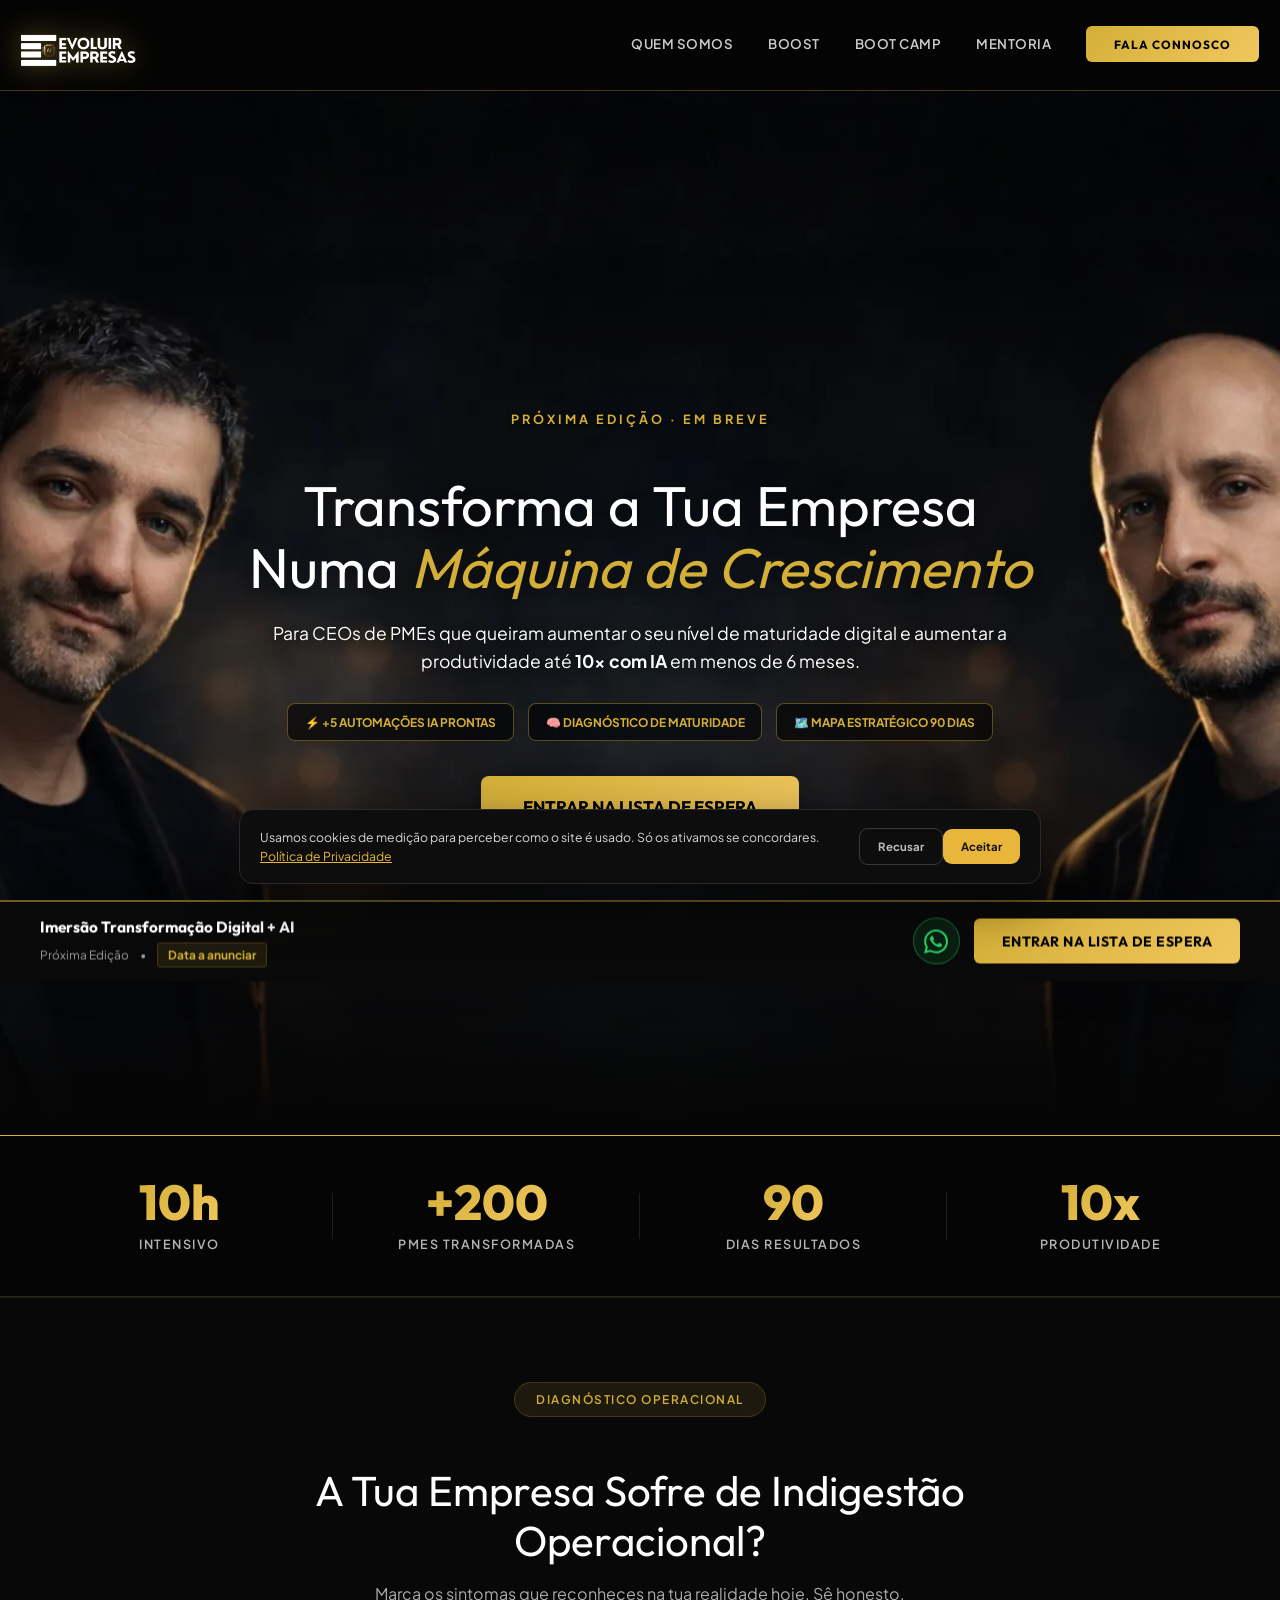
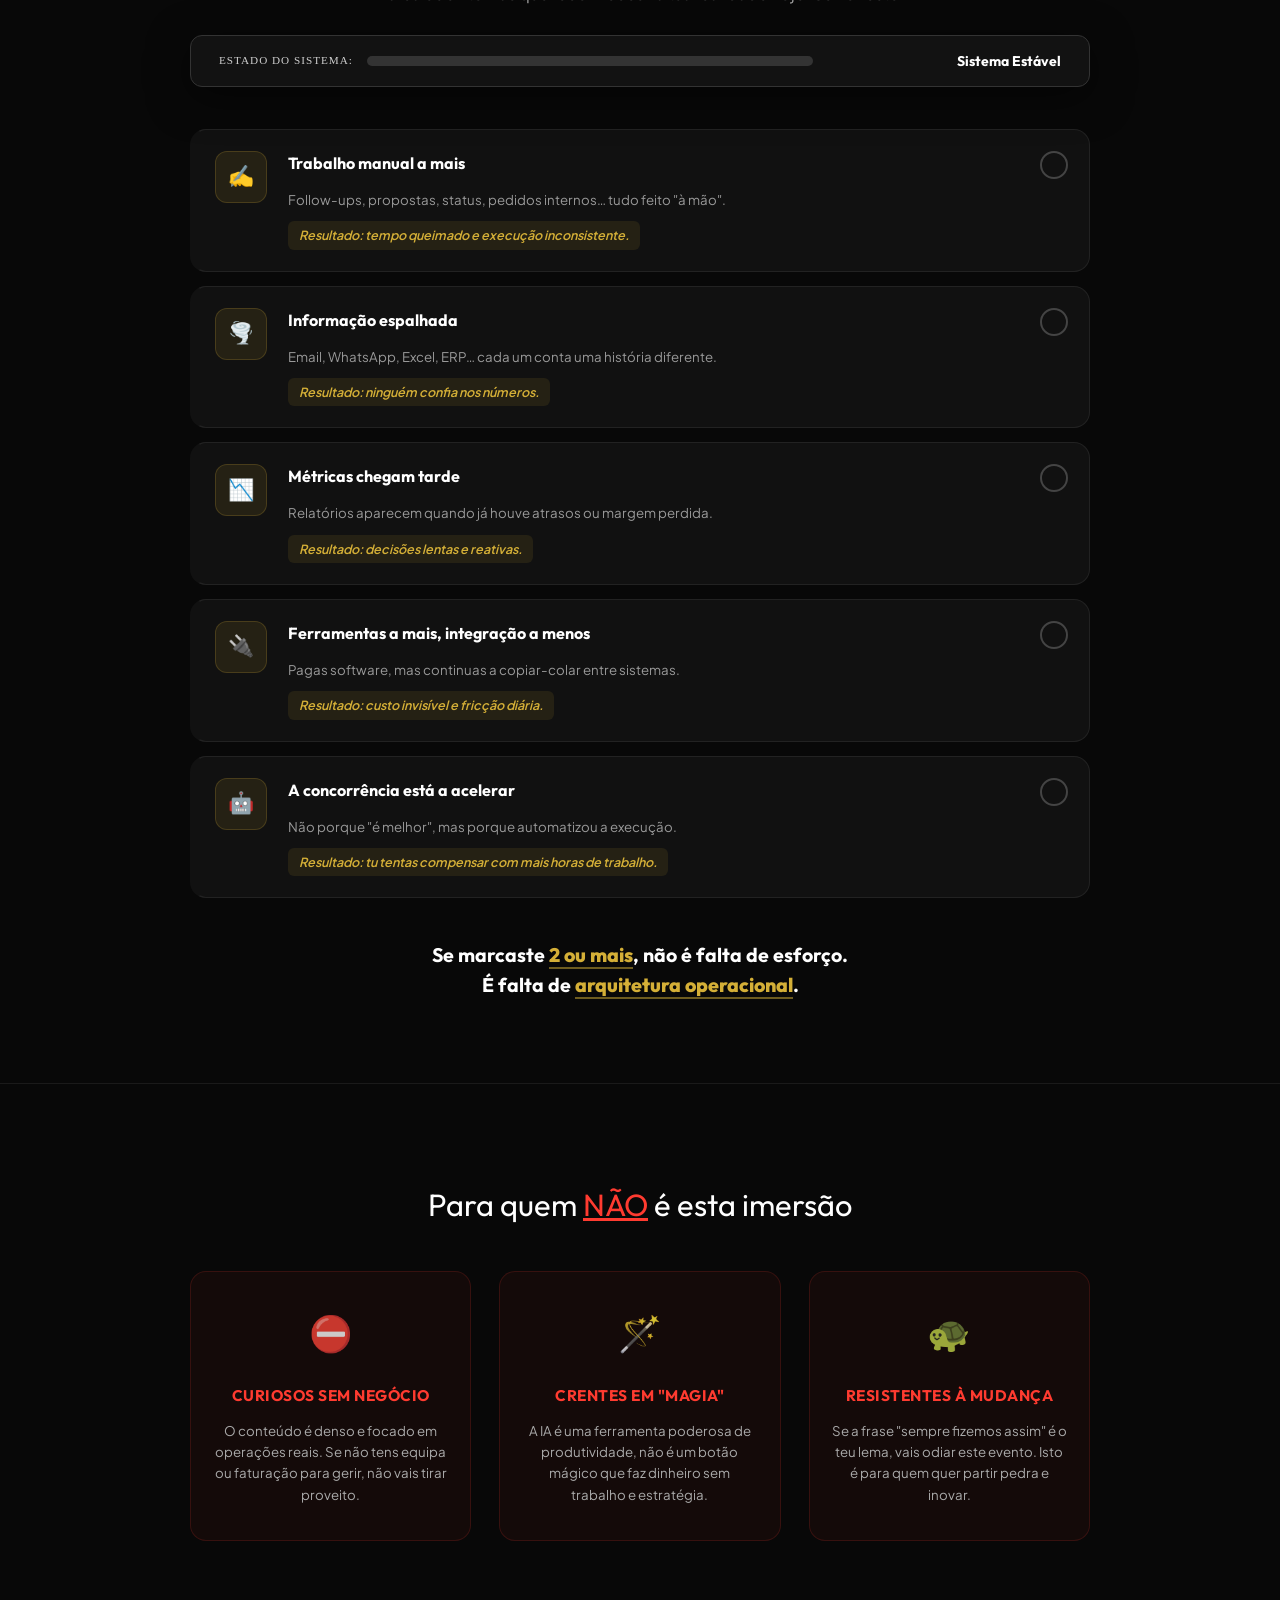
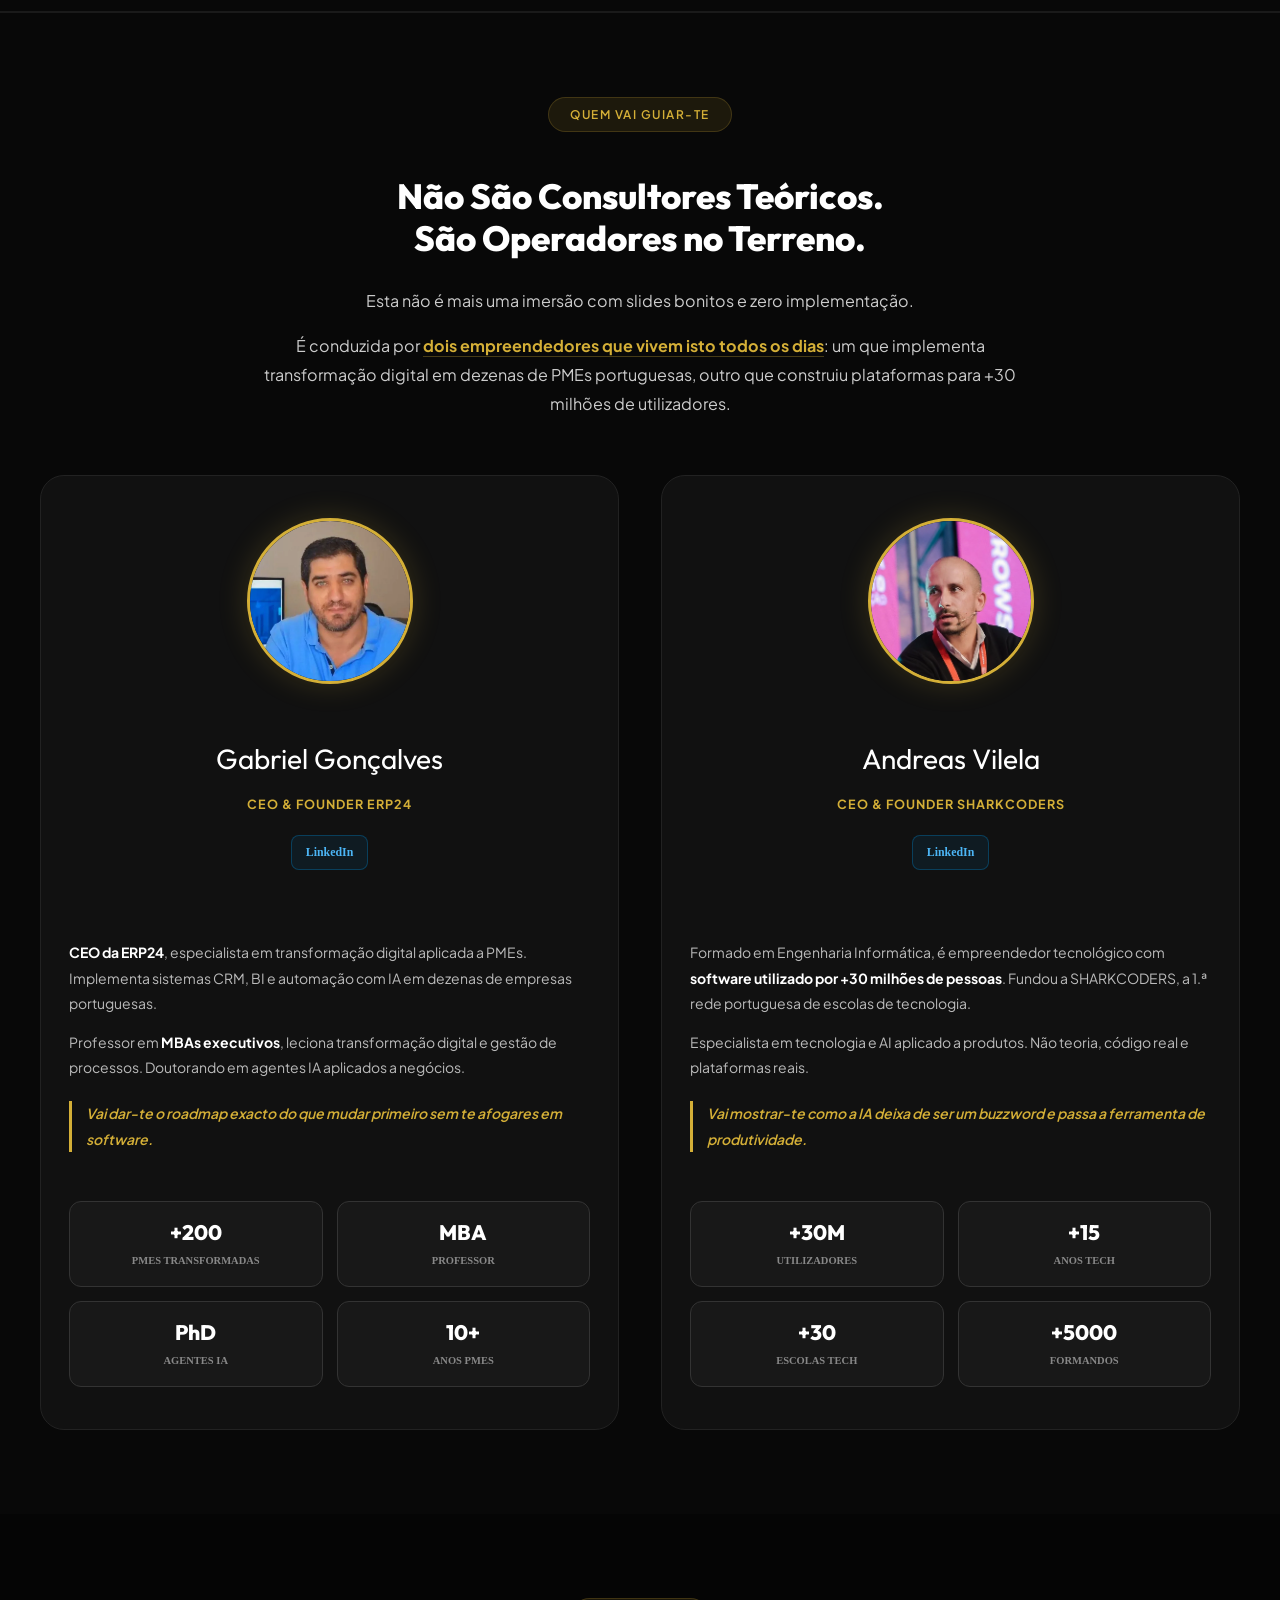
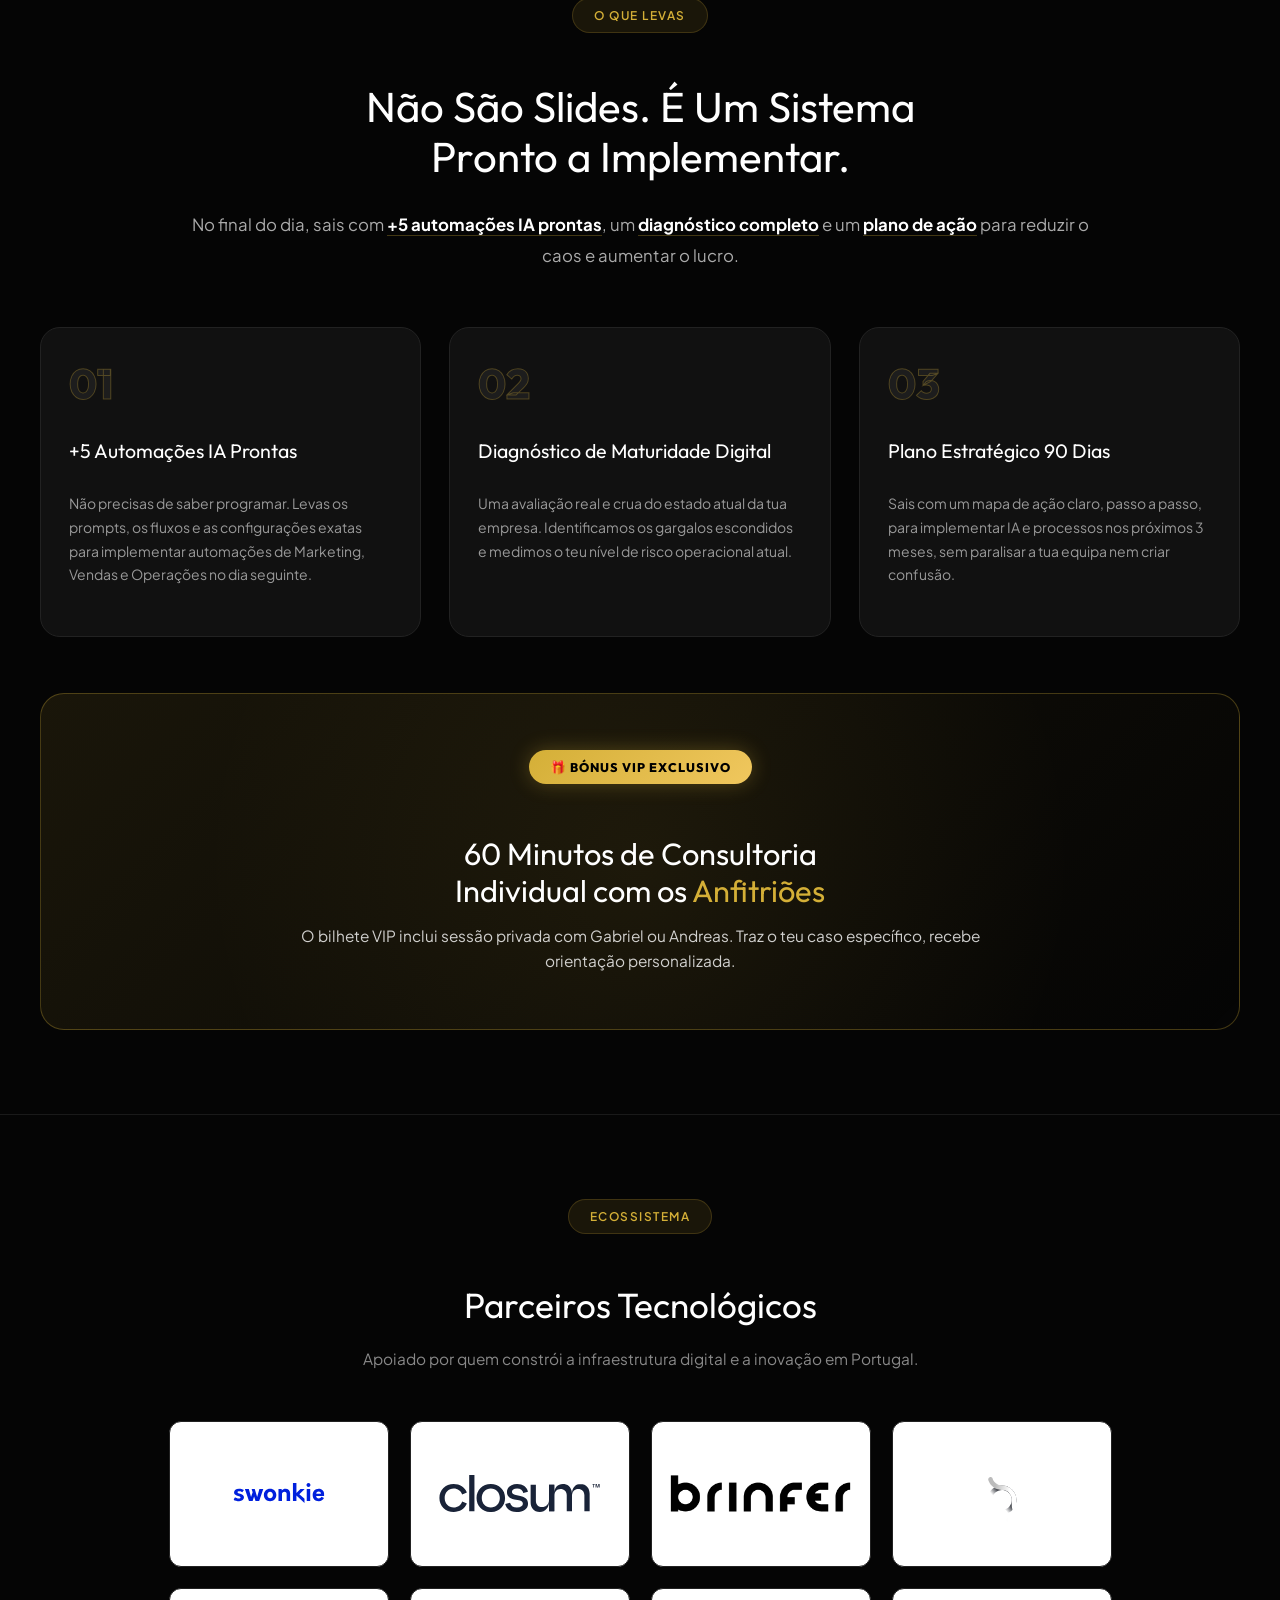
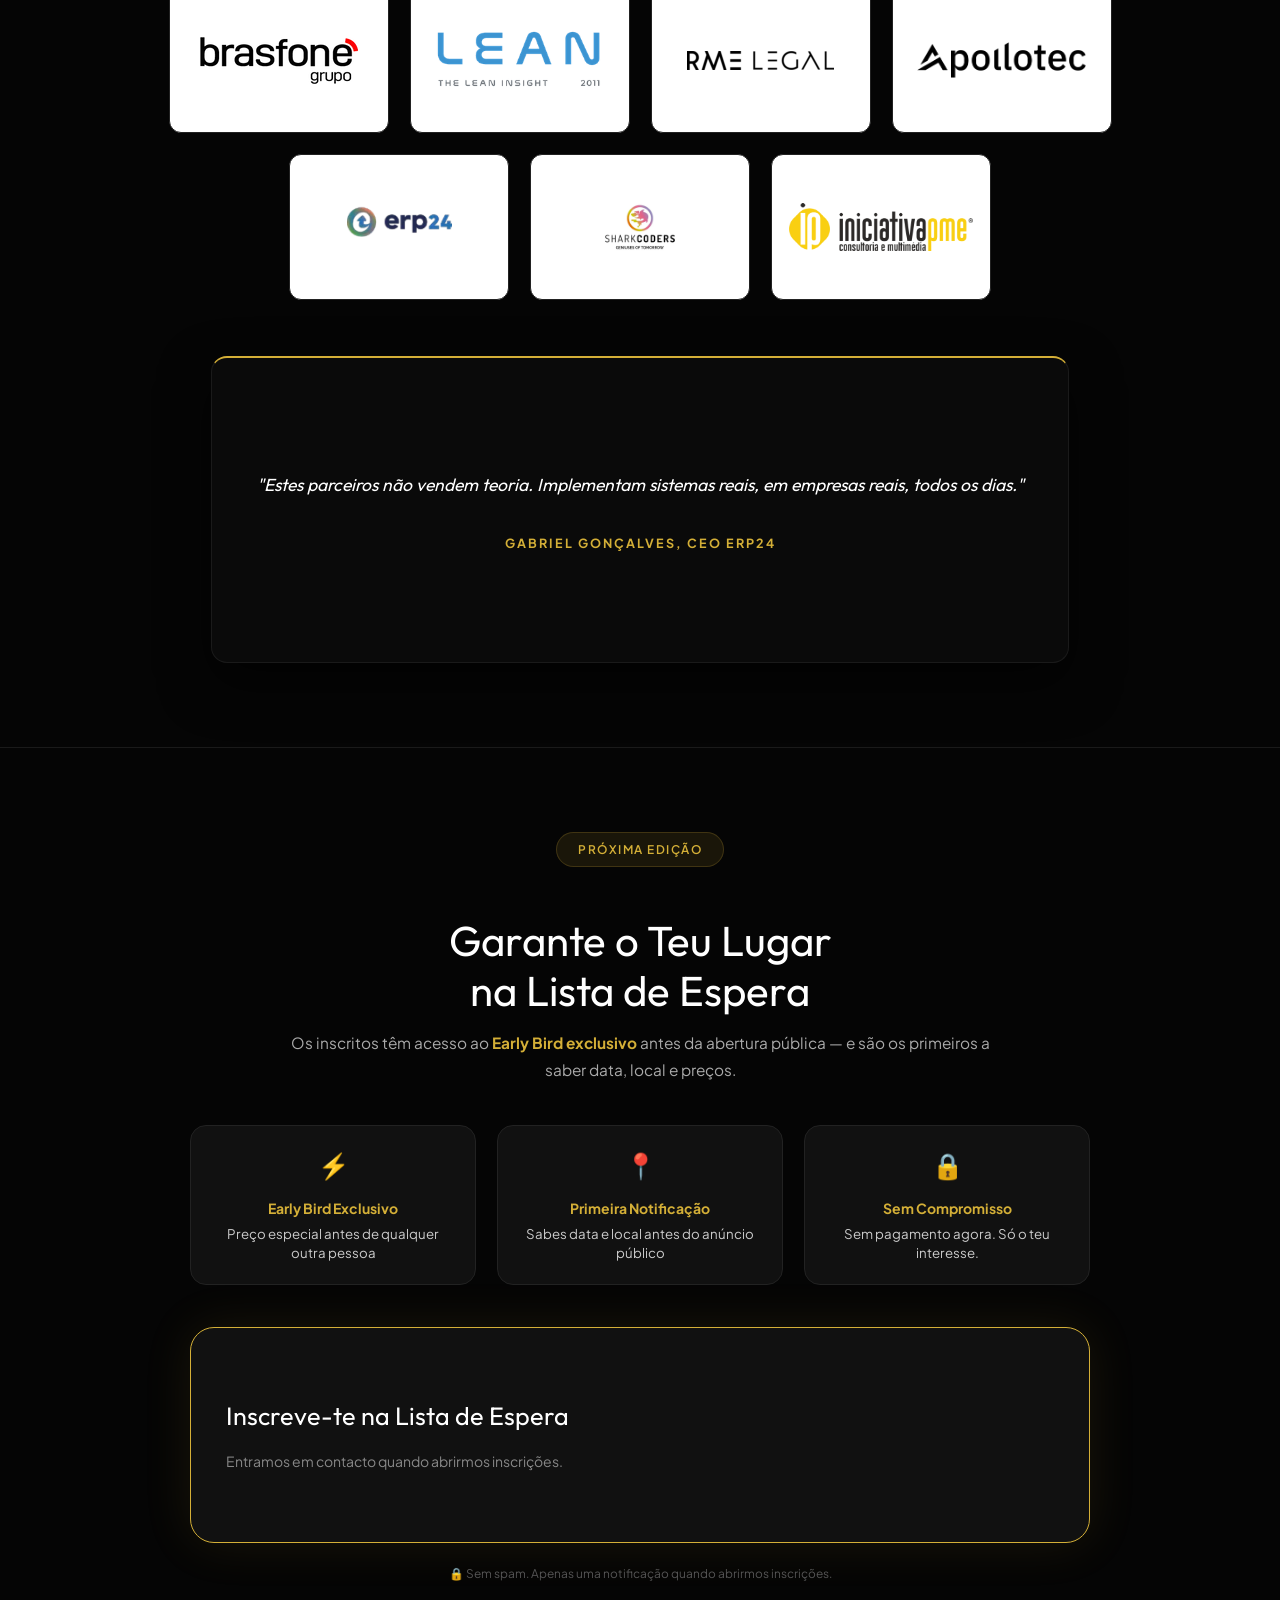
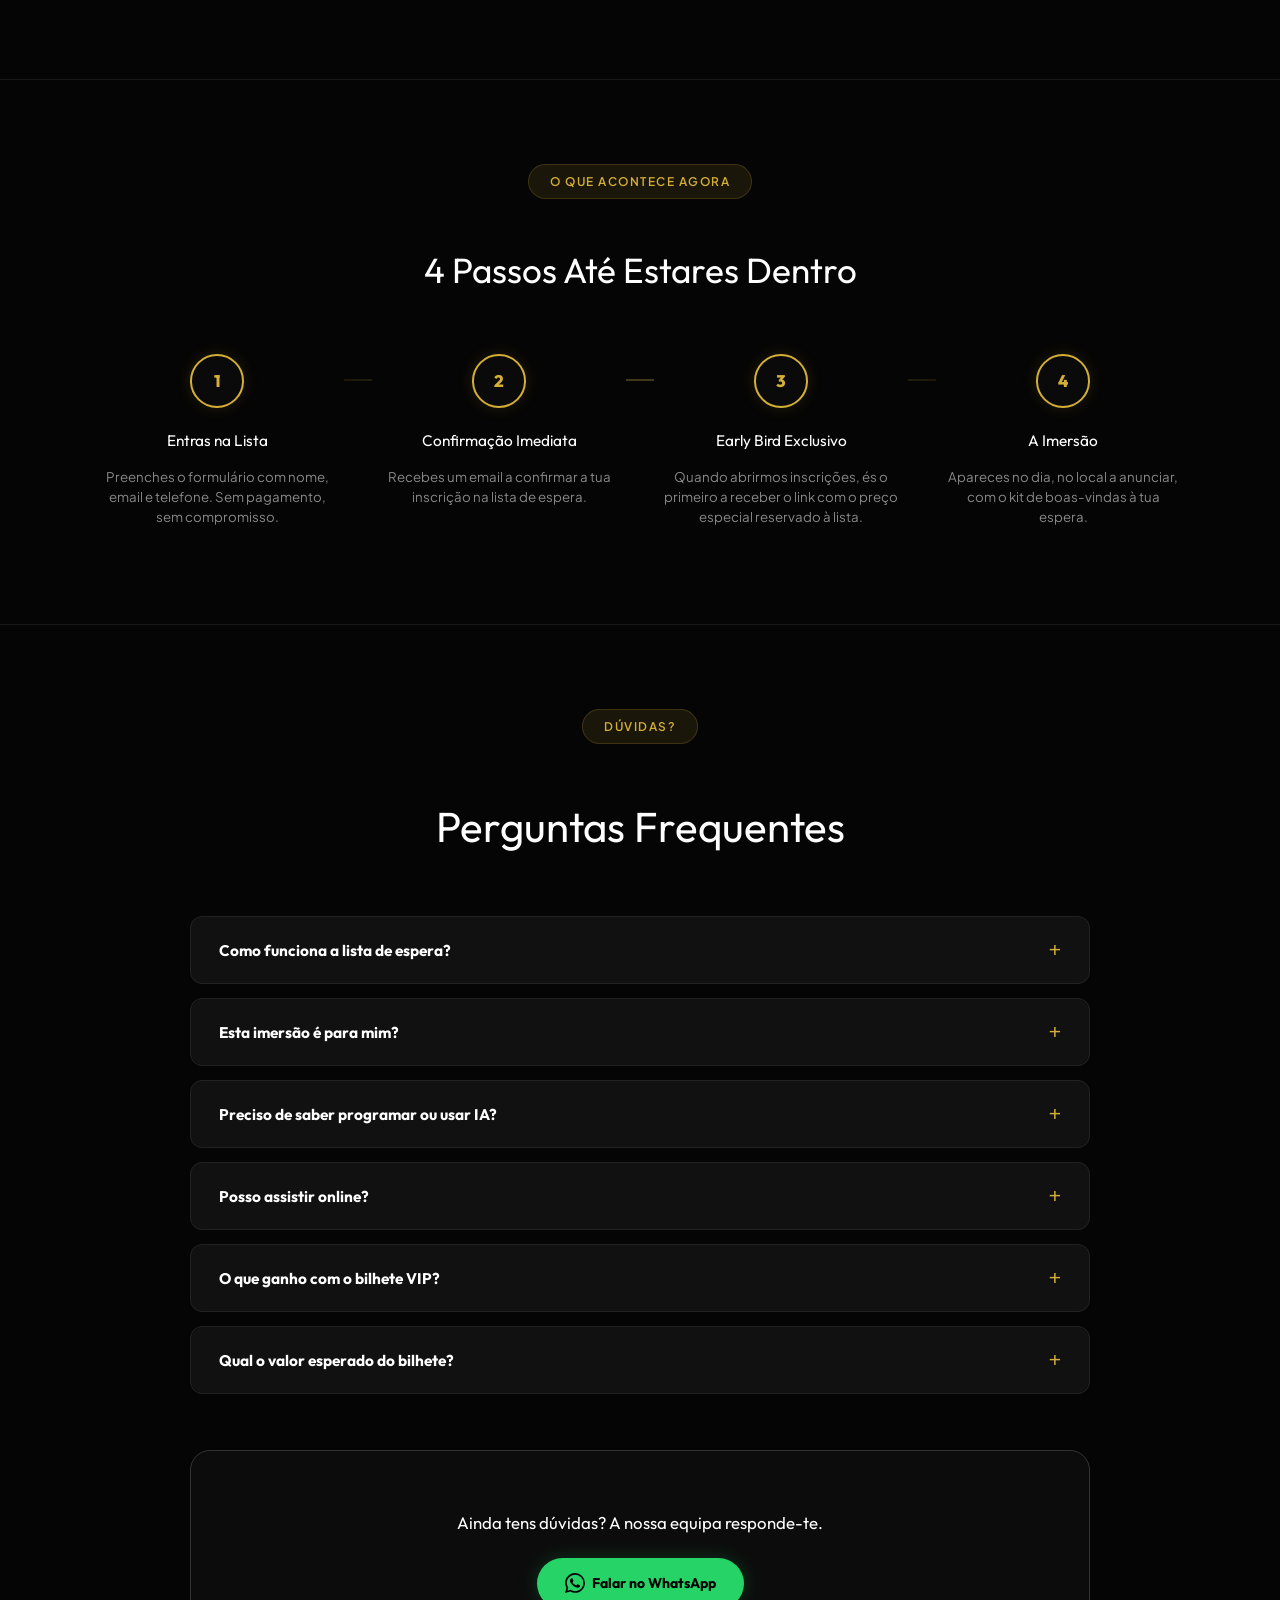
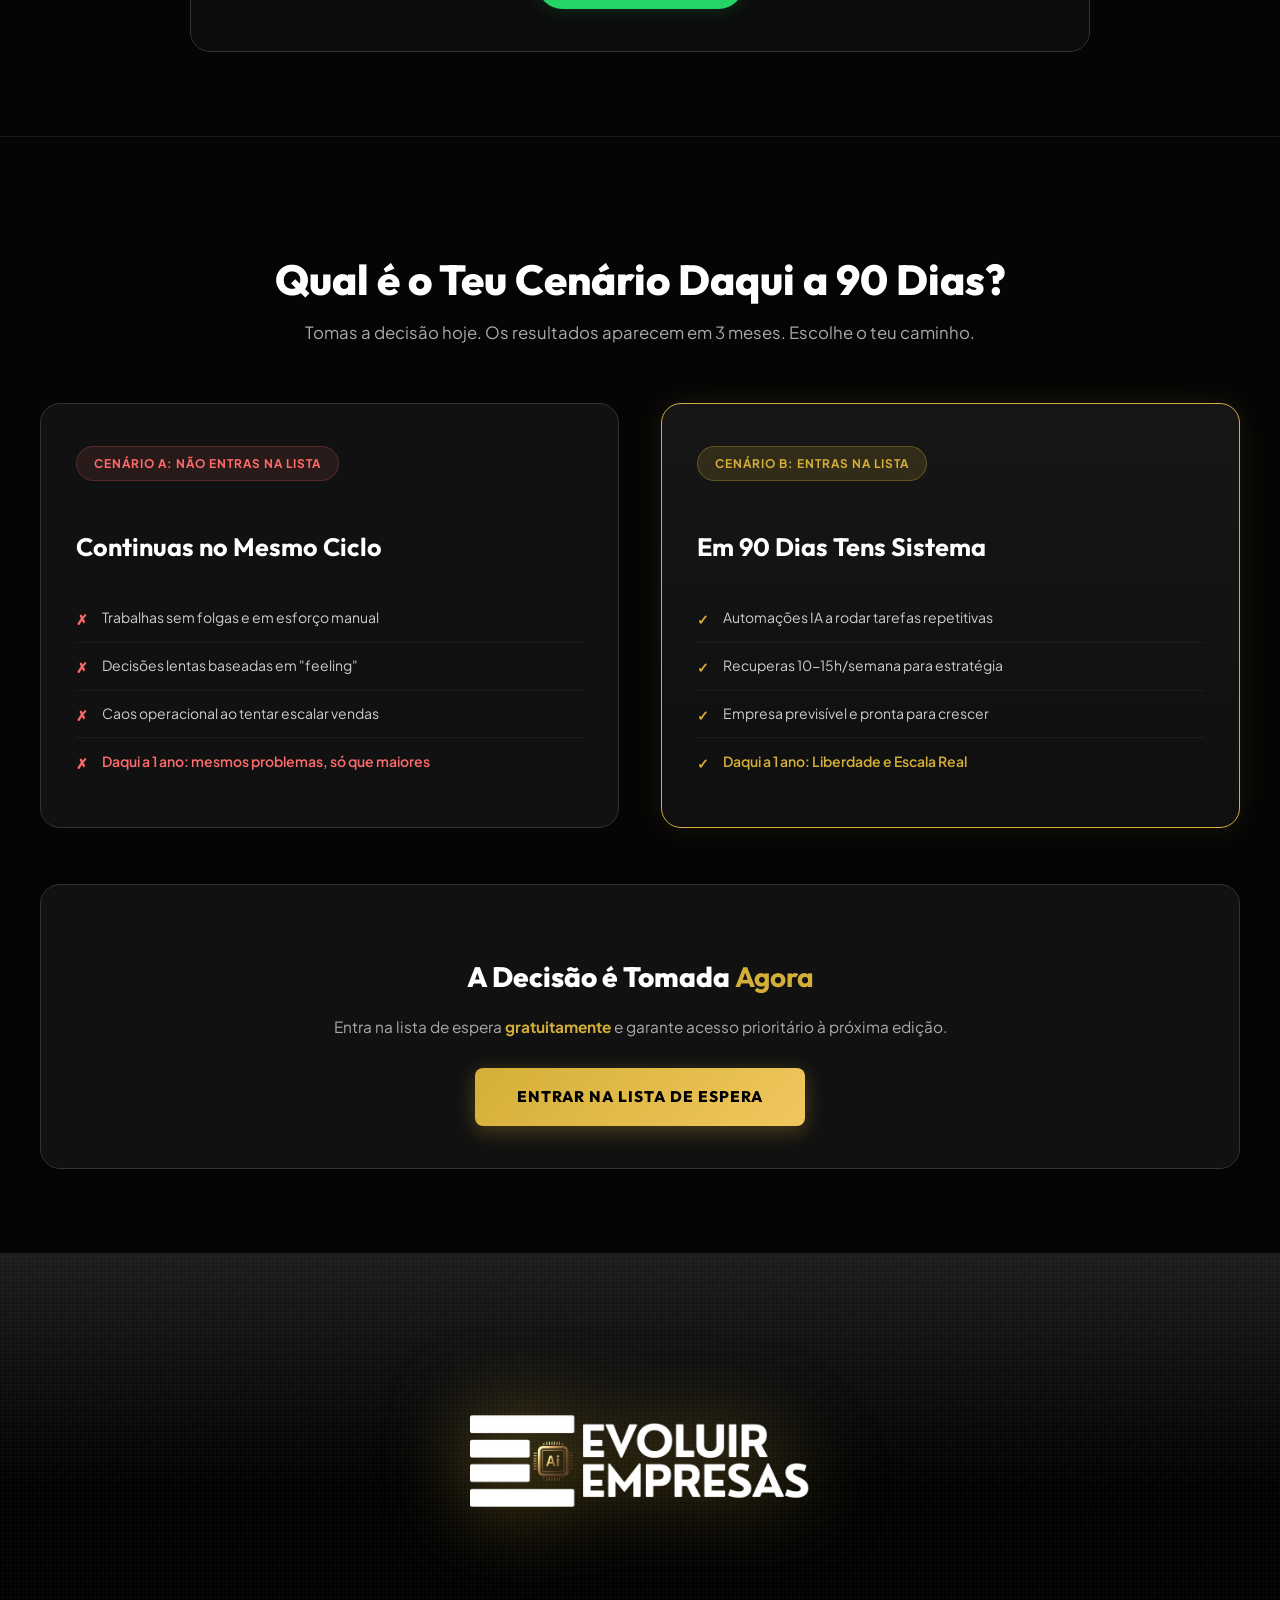
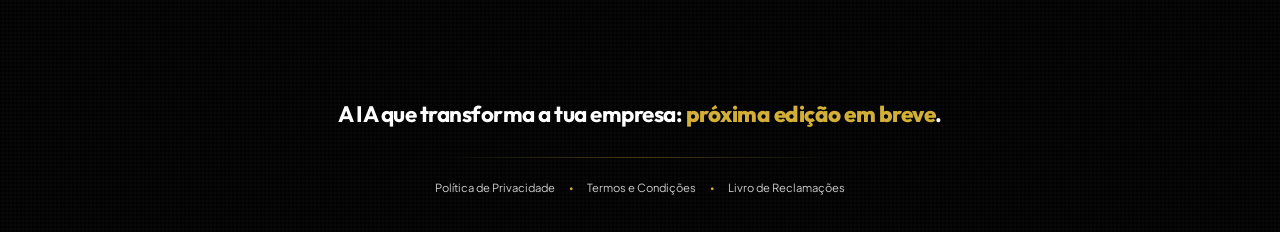
==== commit 3d60827d: "Repor html{font-size:14px} (base dos rem do site) e logotipo redimensionado" ====
--- a/boost/index.html
+++ b/boost/index.html
@@ -24,8 +24,9 @@
 <link rel="icon" href="/favicon.ico" sizes="any">
 <link rel="preload" as="font" type="font/woff2" crossorigin href="/assets/fonts/QGYvz_MVcBeNP4NJtEtq.woff2">
 <link rel="preload" as="font" type="font/woff2" crossorigin href="/assets/fonts/LDIoaomQNQcsA88c7O9yZ4KMCoOg4Ko20yw.woff2">
-<link rel="stylesheet" href="/assets/css/base.css?v=a356ede8">
-<link rel="stylesheet" href="/assets/css/boost.css?v=3fd50955">
+<link rel="preload" as="image" fetchpriority="high" href="/assets/img/untitled_design_9_1x.webp" media="(max-width:768px)">
+<link rel="preload" as="image" fetchpriority="high" href="/assets/img/untitled_design_7_1x.webp" media="(min-width:769px)">
+<style>@font-face{font-family:'Outfit';font-style:normal;font-weight:300;font-display:swap;src:url(/assets/fonts/QGYvz_MVcBeNP4NJuktqQ4E.woff2) format('woff2');unicode-range:U+0100-02BA,U+02BD-02C5,U+02C7-02CC,U+02CE-02D7,U+02DD-02FF,U+0304,U+0308,U+0329,U+1D00-1DBF,U+1E00-1E9F,U+1EF2-1EFF,U+2020,U+20A0-20AB,U+20AD-20C4,U+2113,U+2C60-2C7F,U+A720-A7FF}@font-face{font-family:'Outfit';font-style:normal;font-weight:300;font-display:swap;src:url(/assets/fonts/QGYvz_MVcBeNP4NJtEtq.woff2) format('woff2');unicode-range:U+0000-00FF,U+0131,U+0152-0153,U+02BB-02BC,U+02C6,U+02DA,U+02DC,U+0304,U+0308,U+0329,U+2000-206F,U+20AC,U+2122,U+2191,U+2193,U+2212,U+2215,U+FEFF,U+FFFD}@font-face{font-family:'Outfit';font-style:normal;font-weight:400;font-display:swap;src:url(/assets/fonts/QGYvz_MVcBeNP4NJuktqQ4E.woff2) format('woff2');unicode-range:U+0100-02BA,U+02BD-02C5,U+02C7-02CC,U+02CE-02D7,U+02DD-02FF,U+0304,U+0308,U+0329,U+1D00-1DBF,U+1E00-1E9F,U+1EF2-1EFF,U+2020,U+20A0-20AB,U+20AD-20C4,U+2113,U+2C60-2C7F,U+A720-A7FF}@font-face{font-family:'Outfit';font-style:normal;font-weight:400;font-display:swap;src:url(/assets/fonts/QGYvz_MVcBeNP4NJtEtq.woff2) format('woff2');unicode-range:U+0000-00FF,U+0131,U+0152-0153,U+02BB-02BC,U+02C6,U+02DA,U+02DC,U+0304,U+0308,U+0329,U+2000-206F,U+20AC,U+2122,U+2191,U+2193,U+2212,U+2215,U+FEFF,U+FFFD}@font-face{font-family:'Outfit';font-style:normal;font-weight:700;font-display:swap;src:url(/assets/fonts/QGYvz_MVcBeNP4NJuktqQ4E.woff2) format('woff2');unicode-range:U+0100-02BA,U+02BD-02C5,U+02C7-02CC,U+02CE-02D7,U+02DD-02FF,U+0304,U+0308,U+0329,U+1D00-1DBF,U+1E00-1E9F,U+1EF2-1EFF,U+2020,U+20A0-20AB,U+20AD-20C4,U+2113,U+2C60-2C7F,U+A720-A7FF}@font-face{font-family:'Outfit';font-style:normal;font-weight:700;font-display:swap;src:url(/assets/fonts/QGYvz_MVcBeNP4NJtEtq.woff2) format('woff2');unicode-range:U+0000-00FF,U+0131,U+0152-0153,U+02BB-02BC,U+02C6,U+02DA,U+02DC,U+0304,U+0308,U+0329,U+2000-206F,U+20AC,U+2122,U+2191,U+2193,U+2212,U+2215,U+FEFF,U+FFFD}@font-face{font-family:'Outfit';font-style:normal;font-weight:800;font-display:swap;src:url(/assets/fonts/QGYvz_MVcBeNP4NJuktqQ4E.woff2) format('woff2');unicode-range:U+0100-02BA,U+02BD-02C5,U+02C7-02CC,U+02CE-02D7,U+02DD-02FF,U+0304,U+0308,U+0329,U+1D00-1DBF,U+1E00-1E9F,U+1EF2-1EFF,U+2020,U+20A0-20AB,U+20AD-20C4,U+2113,U+2C60-2C7F,U+A720-A7FF}@font-face{font-family:'Outfit';font-style:normal;font-weight:800;font-display:swap;src:url(/assets/fonts/QGYvz_MVcBeNP4NJtEtq.woff2) format('woff2');unicode-range:U+0000-00FF,U+0131,U+0152-0153,U+02BB-02BC,U+02C6,U+02DA,U+02DC,U+0304,U+0308,U+0329,U+2000-206F,U+20AC,U+2122,U+2191,U+2193,U+2212,U+2215,U+FEFF,U+FFFD}@font-face{font-family:'Outfit';font-style:normal;font-weight:900;font-display:swap;src:url(/assets/fonts/QGYvz_MVcBeNP4NJuktqQ4E.woff2) format('woff2');unicode-range:U+0100-02BA,U+02BD-02C5,U+02C7-02CC,U+02CE-02D7,U+02DD-02FF,U+0304,U+0308,U+0329,U+1D00-1DBF,U+1E00-1E9F,U+1EF2-1EFF,U+2020,U+20A0-20AB,U+20AD-20C4,U+2113,U+2C60-2C7F,U+A720-A7FF}@font-face{font-family:'Outfit';font-style:normal;font-weight:900;font-display:swap;src:url(/assets/fonts/QGYvz_MVcBeNP4NJtEtq.woff2) format('woff2');unicode-range:U+0000-00FF,U+0131,U+0152-0153,U+02BB-02BC,U+02C6,U+02DA,U+02DC,U+0304,U+0308,U+0329,U+2000-206F,U+20AC,U+2122,U+2191,U+2193,U+2212,U+2215,U+FEFF,U+FFFD}@font-face{font-family:'Plus Jakarta Sans';font-style:normal;font-weight:400;font-display:swap;src:url(/assets/fonts/LDIoaomQNQcsA88c7O9yZ4KMCoOg4Ko40yyygA.woff2) format('woff2');unicode-range:U+0100-02BA,U+02BD-02C5,U+02C7-02CC,U+02CE-02D7,U+02DD-02FF,U+0304,U+0308,U+0329,U+1D00-1DBF,U+1E00-1E9F,U+1EF2-1EFF,U+2020,U+20A0-20AB,U+20AD-20C4,U+2113,U+2C60-2C7F,U+A720-A7FF}@font-face{font-family:'Plus Jakarta Sans';font-style:normal;font-weight:400;font-display:swap;src:url(/assets/fonts/LDIoaomQNQcsA88c7O9yZ4KMCoOg4Ko20yw.woff2) format('woff2');unicode-range:U+0000-00FF,U+0131,U+0152-0153,U+02BB-02BC,U+02C6,U+02DA,U+02DC,U+0304,U+0308,U+0329,U+2000-206F,U+20AC,U+2122,U+2191,U+2193,U+2212,U+2215,U+FEFF,U+FFFD}@font-face{font-family:'Plus Jakarta Sans';font-style:normal;font-weight:500;font-display:swap;src:url(/assets/fonts/LDIoaomQNQcsA88c7O9yZ4KMCoOg4Ko40yyygA.woff2) format('woff2');unicode-range:U+0100-02BA,U+02BD-02C5,U+02C7-02CC,U+02CE-02D7,U+02DD-02FF,U+0304,U+0308,U+0329,U+1D00-1DBF,U+1E00-1E9F,U+1EF2-1EFF,U+2020,U+20A0-20AB,U+20AD-20C4,U+2113,U+2C60-2C7F,U+A720-A7FF}@font-face{font-family:'Plus Jakarta Sans';font-style:normal;font-weight:500;font-display:swap;src:url(/assets/fonts/LDIoaomQNQcsA88c7O9yZ4KMCoOg4Ko20yw.woff2) format('woff2');unicode-range:U+0000-00FF,U+0131,U+0152-0153,U+02BB-02BC,U+02C6,U+02DA,U+02DC,U+0304,U+0308,U+0329,U+2000-206F,U+20AC,U+2122,U+2191,U+2193,U+2212,U+2215,U+FEFF,U+FFFD}@font-face{font-family:'Plus Jakarta Sans';font-style:normal;font-weight:600;font-display:swap;src:url(/assets/fonts/LDIoaomQNQcsA88c7O9yZ4KMCoOg4Ko40yyygA.woff2) format('woff2');unicode-range:U+0100-02BA,U+02BD-02C5,U+02C7-02CC,U+02CE-02D7,U+02DD-02FF,U+0304,U+0308,U+0329,U+1D00-1DBF,U+1E00-1E9F,U+1EF2-1EFF,U+2020,U+20A0-20AB,U+20AD-20C4,U+2113,U+2C60-2C7F,U+A720-A7FF}@font-face{font-family:'Plus Jakarta Sans';font-style:normal;font-weight:600;font-display:swap;src:url(/assets/fonts/LDIoaomQNQcsA88c7O9yZ4KMCoOg4Ko20yw.woff2) format('woff2');unicode-range:U+0000-00FF,U+0131,U+0152-0153,U+02BB-02BC,U+02C6,U+02DA,U+02DC,U+0304,U+0308,U+0329,U+2000-206F,U+20AC,U+2122,U+2191,U+2193,U+2212,U+2215,U+FEFF,U+FFFD}@font-face{font-family:'Plus Jakarta Sans';font-style:normal;font-weight:700;font-display:swap;src:url(/assets/fonts/LDIoaomQNQcsA88c7O9yZ4KMCoOg4Ko40yyygA.woff2) format('woff2');unicode-range:U+0100-02BA,U+02BD-02C5,U+02C7-02CC,U+02CE-02D7,U+02DD-02FF,U+0304,U+0308,U+0329,U+1D00-1DBF,U+1E00-1E9F,U+1EF2-1EFF,U+2020,U+20A0-20AB,U+20AD-20C4,U+2113,U+2C60-2C7F,U+A720-A7FF}@font-face{font-family:'Plus Jakarta Sans';font-style:normal;font-weight:700;font-display:swap;src:url(/assets/fonts/LDIoaomQNQcsA88c7O9yZ4KMCoOg4Ko20yw.woff2) format('woff2');unicode-range:U+0000-00FF,U+0131,U+0152-0153,U+02BB-02BC,U+02C6,U+02DA,U+02DC,U+0304,U+0308,U+0329,U+2000-206F,U+20AC,U+2122,U+2191,U+2193,U+2212,U+2215,U+FEFF,U+FFFD}@font-face{font-family:'Space Mono';font-style:normal;font-weight:400;font-display:swap;src:url(/assets/fonts/i7dPIFZifjKcF5UAWdDRYE98RWq7.woff2) format('woff2');unicode-range:U+0100-02BA,U+02BD-02C5,U+02C7-02CC,U+02CE-02D7,U+02DD-02FF,U+0304,U+0308,U+0329,U+1D00-1DBF,U+1E00-1E9F,U+1EF2-1EFF,U+2020,U+20A0-20AB,U+20AD-20C4,U+2113,U+2C60-2C7F,U+A720-A7FF}@font-face{font-family:'Space Mono';font-style:normal;font-weight:400;font-display:swap;src:url(/assets/fonts/i7dPIFZifjKcF5UAWdDRYEF8RQ.woff2) format('woff2');unicode-range:U+0000-00FF,U+0131,U+0152-0153,U+02BB-02BC,U+02C6,U+02DA,U+02DC,U+0304,U+0308,U+0329,U+2000-206F,U+20AC,U+2122,U+2191,U+2193,U+2212,U+2215,U+FEFF,U+FFFD}@font-face{font-family:'Space Mono';font-style:normal;font-weight:700;font-display:swap;src:url(/assets/fonts/i7dMIFZifjKcF5UAWdDRaPpZUFuaHjyV.woff2) format('woff2');unicode-range:U+0100-02BA,U+02BD-02C5,U+02C7-02CC,U+02CE-02D7,U+02DD-02FF,U+0304,U+0308,U+0329,U+1D00-1DBF,U+1E00-1E9F,U+1EF2-1EFF,U+2020,U+20A0-20AB,U+20AD-20C4,U+2113,U+2C60-2C7F,U+A720-A7FF}@font-face{font-family:'Space Mono';font-style:normal;font-weight:700;font-display:swap;src:url(/assets/fonts/i7dMIFZifjKcF5UAWdDRaPpZUFWaHg.woff2) format('woff2');unicode-range:U+0000-00FF,U+0131,U+0152-0153,U+02BB-02BC,U+02C6,U+02DA,U+02DC,U+0304,U+0308,U+0329,U+2000-206F,U+20AC,U+2122,U+2191,U+2193,U+2212,U+2215,U+FEFF,U+FFFD}.ev-cookies{position:fixed;left:16px;right:16px;bottom:16px;z-index:99999;max-width:760px;margin:0 auto;background:#0d0d0d;border:1px solid #2a2a2a;border-radius:14px;padding:18px 20px;display:flex;gap:16px;align-items:center;flex-wrap:wrap;box-shadow:0 18px 50px rgba(0,0,0,.55);font-family:'Plus Jakarta Sans',system-ui,sans-serif}.ev-cookies p{margin:0;flex:1 1 320px;color:#d7d7d7;font-size:.875rem;line-height:1.5}.ev-cookies a{color:#e8b63a;text-decoration:underline}.ev-cookies button{border:0;border-radius:9px;padding:10px 18px;font-weight:700;cursor:pointer;font-size:.8125rem;font-family:inherit}.ev-cookies .ev-sim{background:#e8b63a;color:#111}.ev-cookies .ev-nao{background:transparent;color:#bdbdbd;border:1px solid #3a3a3a}@media(max-width:640px){.ev-cookies{flex-direction:column;align-items:stretch}.ev-cookies div{display:flex;gap:10px}.ev-cookies button{flex:1}}:root{--primary:#2fc6f6 !important;--primary-darken-1:hsl(194.47,92%,55%);--primary-darken-2:hsl(194.47,92%,52%);--primary-darken-3:hsl(194.47,92%,47%);--primary-lighten-1:hsl(194.47,92%,67%);--primary-opacity-0:rgba(47,198,246,0);--primary-opacity-0_05:rgba(47,198,246,0.05);--primary-opacity-0_1:rgba(47,198,246,0.1);--primary-opacity-0_15:rgba(47,198,246,0.15);--primary-opacity-0_2:rgba(47,198,246,0.2);--primary-opacity-0_25:rgba(47,198,246,0.25);--primary-opacity-0_3:rgba(47,198,246,0.3);--primary-opacity-0_35:rgba(47,198,246,0.35);--primary-opacity-0_4:rgba(47,198,246,0.4);--primary-opacity-0_45:rgba(47,198,246,0.45);--primary-opacity-0_5:rgba(47,198,246,0.5);--primary-opacity-0_55:rgba(47,198,246,0.55);--primary-opacity-0_6:rgba(47,198,246,0.6);--primary-opacity-0_65:rgba(47,198,246,0.65);--primary-opacity-0_7:rgba(47,198,246,0.7);--primary-opacity-0_75:rgba(47,198,246,0.75);--primary-opacity-0_8:rgba(47,198,246,0.8);--primary-opacity-0_85:rgba(47,198,246,0.85);--primary-opacity-0_9:rgba(47,198,246,0.9);--primary-opacity-0_95:rgba(47,198,246,0.95);--theme-color-main:hsl(194.47,20%,20%);--theme-color-secondary:hsl(194.47,20%,80%);--theme-color-title:hsl(194.47,20%,20%);--theme-color-strict-inverse:#ffffff}html{font-size:14px}body{font-size:1rem}.g-font-size-default{font-size:1rem}main.landing-public-mode{line-height:1.6;font-weight:400}.landing-public-mode .h1,.landing-public-mode .h2,.landing-public-mode .h3,.landing-public-mode .h4,.landing-public-mode .h5,.landing-public-mode .h6,.landing-public-mode .h7,.landing-public-mode h1,.landing-public-mode h2,.landing-public-mode h3,.landing-public-mode h4,.landing-public-mode h5,.landing-public-mode h6{font-weight:400}body{padding-top:90px !important;margin:0 !important}@media(max-width:968px){body{padding-top:70px !important}}main.landing-public-mode{padding-top:0 !important}:root{--gold-primary:#D4AF37;--gold-gradient:linear-gradient(135deg,#D4AF37 0%,#F0C75E 100%)}.workshop-header{background-color:rgba(5,5,5,0.95);backdrop-filter:blur(10px);height:90px;padding:0 1.5rem;position:fixed;top:0;left:0;right:0;z-index:99999;border-bottom:1px solid rgba(212,175,55,0.3);display:flex;align-items:center}.workshop-header-container{max-width:1400px;width:100%;margin:0 auto;display:flex;justify-content:space-between;align-items:center}.workshop-header-logo img{height:115px;width:auto;position:relative;top:15px;filter:drop-shadow(0 0 15px rgba(212,175,55,0.5));transition:all 0.3s ease}.workshop-header-logo:hover img{transform:scale(1.05);filter:drop-shadow(0 0 25px rgba(212,175,55,0.8))}.workshop-header-nav{display:flex;align-items:center;gap:2.5rem;list-style:none;margin:0;padding:0}.workshop-header-nav li a.nav-link{color:#fff;text-decoration:none;font-family:'Plus Jakarta Sans',sans-serif;font-size:0.95rem;font-weight:600;text-transform:uppercase;letter-spacing:0.5px;opacity:0.8;transition:all 0.3s ease;border-bottom:2px solid transparent;padding-bottom:2px}.workshop-header-nav li a.nav-link:hover{color:var(--gold-primary);opacity:1;border-bottom:2px solid var(--gold-primary)}ul.workshop-header-nav li a.workshop-header-cta{padding:0.75rem 2rem !important;background:var(--gold-gradient) !important;color:#000 !important;border-radius:6px !important;font-family:'Outfit',sans-serif !important;font-size:0.85rem !important;font-weight:700 !important;text-transform:uppercase !important;letter-spacing:1px !important;opacity:1 !important;text-decoration:none !important;border:none !important;transition:all 0.3s !important}ul.workshop-header-nav li a.workshop-header-cta:hover{transform:translateY(-3px) !important;box-shadow:0 0 25px rgba(212,175,55,0.6) !important}.hamburger{display:none;cursor:pointer;background:transparent;border:none;z-index:1002;padding:10px}.bar{display:block;width:25px;height:3px;margin:5px auto;background-color:var(--gold-primary);border-radius:2px;transition:all 0.3s ease-in-out}.hamburger.active .bar:nth-child(2){opacity:0}.hamburger.active .bar:nth-child(1){transform:translateY(8px) rotate(45deg)}.hamburger.active .bar:nth-child(3){transform:translateY(-8px) rotate(-45deg)}@media(max-width:968px){.workshop-header{height:70px;padding:0 1rem}.workshop-header-logo img{height:90px;top:10px}.hamburger{display:block}.workshop-header-nav{position:fixed;left:-100%;top:70px;flex-direction:column;gap:1.5rem;background-color:rgba(5,5,5,0.98);backdrop-filter:blur(15px);width:100%;text-align:center;padding:3rem 2rem;border-bottom:1px solid var(--gold-primary);height:calc(100vh - 70px);overflow-y:auto;transition:0.4s cubic-bezier(0.4,0,0.2,1)}.workshop-header-nav.active{left:0}.workshop-header-nav li a.nav-link{font-size:1.3rem;display:block;padding:15px 0;border-bottom:1px solid rgba(255,255,255,0.08)}ul.workshop-header-nav li a.workshop-header-cta{display:inline-block !important;width:100% !important;margin-top:2rem !important;padding:1rem !important}}.workshop-hero{background-color:#050505;color:#fff;padding:12rem 1.5rem 8rem;position:relative;overflow:hidden;border-bottom:1px solid #D4AF37;min-height:85vh;display:flex;align-items:center;justify-content:center;font-family:'Plus Jakarta Sans',sans-serif;background-image:url('/assets/img/untitled_design_7_1x.webp');background-repeat:no-repeat;background-size:cover;background-position:center 15%}.workshop-hero::after{content:'';position:absolute;top:0;left:0;width:100%;height:100%;background:linear-gradient(to bottom,rgba(0,0,0,0.3) 0%,rgba(0,0,0,0) 30%,rgba(0,0,0,0) 60%,rgba(5,5,5,1) 100%);z-index:1;pointer-events:none}.mobile-hero-visual{display:none}.workshop-hero-container{max-width:900px;margin:0 auto;text-align:center;position:relative;z-index:10}.workshop-hero-headline{font-family:'Outfit',sans-serif;font-size:4rem;font-weight:800;line-height:1.1;margin-bottom:1.5rem;color:#fff;text-shadow:0 4px 30px rgba(0,0,0,0.8)}.workshop-hero-headline .highlight{color:#D4AF37;font-style:italic}.workshop-hero-promise{font-size:1.25rem;line-height:1.6;color:#fff;margin-bottom:2rem;max-width:800px;margin-left:auto;margin-right:auto;text-shadow:0 2px 15px rgba(0,0,0,1)}.hero-deliverables-grid{display:flex;justify-content:center;gap:1rem;margin-top:1.5rem;flex-wrap:wrap}.deliverable-tag{background:rgba(0,0,0,0.6);border:1px solid rgba(212,175,55,0.4);padding:0.6rem 1.2rem;border-radius:8px;display:flex;align-items:center;gap:0.6rem;backdrop-filter:blur(10px)}.tag-text{font-family:'Plus Jakarta Sans',sans-serif;font-size:0.85rem;font-weight:700;color:#D4AF37;text-transform:uppercase}a.workshop-hero-button{padding:1.25rem 3rem;font-family:'Outfit',sans-serif;font-size:1.2rem;font-weight:700;text-transform:uppercase;border-radius:8px;text-decoration:none !important;display:inline-block;background:linear-gradient(135deg,#D4AF37 0%,#F0C75E 100%);color:#000 !important;margin-top:2.5rem;box-shadow:0 10px 30px rgba(0,0,0,0.5);transition:transform 0.3s ease}a.workshop-hero-button:hover{transform:translateY(-3px)}.hero-waitlist-note{margin-top:1rem;font-family:'Plus Jakarta Sans',sans-serif;font-size:0.9rem;color:rgba(255,255,255,0.5)}@media (max-width:968px){.workshop-hero{display:block;padding:0 0 4rem 0;min-height:auto;background-image:none !important}.workshop-hero::after{display:none}.mobile-hero-visual{display:block;width:100%;height:60vh;background-image:url('/assets/img/untitled_design_9_1x.webp');background-size:cover;background-position:center top;position:relative;z-index:0;-webkit-mask-image:linear-gradient(to bottom,black 85%,transparent 100%);mask-image:linear-gradient(to bottom,black 85%,transparent 100%)}.workshop-hero-container{padding:0 1.5rem;margin-top:-2rem}.workshop-hero-headline{font-size:2.4rem}.deliverable-tag{width:100%;justify-content:center}}.workshop-stats{background-color:#050505;padding:3rem 1.5rem;border-bottom:1px solid rgba(212,175,55,0.2);position:relative;z-index:10}.workshop-stats-container{max-width:1200px;margin:0 auto;display:grid;grid-template-columns:repeat(4,1fr);gap:2rem;align-items:center}.workshop-stat-item{text-align:center;position:relative}.workshop-stat-item:not(:last-child)::after{content:'';position:absolute;right:-1rem;top:20%;height:60%;width:1px;background:rgba(255,255,255,0.1);display:block}.workshop-stat-number{font-family:'Outfit',sans-serif;font-size:3.5rem;font-weight:800;line-height:1;margin-bottom:0.5rem;background:linear-gradient(135deg,#D4AF37 0%,#F0C75E 100%);-webkit-background-clip:text;-webkit-text-fill-color:transparent;display:inline-block}.workshop-stat-label{font-family:'Plus Jakarta Sans',sans-serif;font-size:0.9rem;color:rgba(255,255,255,0.7);font-weight:600;text-transform:uppercase;letter-spacing:1.5px}@media (max-width:768px){.workshop-stats{padding:2.5rem 1.5rem}.workshop-stats-container{grid-template-columns:repeat(2,1fr);gap:2.5rem 1rem}.workshop-stat-item:not(:last-child)::after{display:none}.workshop-stat-number{font-size:2.5rem}.workshop-stat-label{font-size:0.75rem}}.workshop-sticky{position:fixed;bottom:0;left:0;right:0;background:rgba(10,10,10,0.95);backdrop-filter:blur(10px);border-top:1px solid #D4AF37;padding:1rem 1.5rem;z-index:9999;transform:translateY(100%);transition:transform 0.4s cubic-bezier(0.4,0,0.2,1);box-shadow:0 -10px 40px rgba(0,0,0,0.5)}.workshop-sticky.visible{transform:translateY(0)}.workshop-sticky-container{max-width:1200px;margin:0 auto;display:flex;justify-content:space-between;align-items:center;gap:2rem}.workshop-sticky-info{display:flex;align-items:center;gap:2rem}.workshop-sticky-text{font-family:'Plus Jakarta Sans',sans-serif;color:#fff}.workshop-sticky-title{font-family:'Outfit',sans-serif;font-size:1.1rem;font-weight:700;margin-bottom:0.2rem;color:#fff}.workshop-sticky-subtitle{font-size:0.85rem;color:rgba(255,255,255,0.6);display:flex;align-items:center;gap:0.8rem}.sticky-badge{color:#D4AF37;font-weight:700;background:rgba(212,175,55,0.1);padding:2px 10px;border-radius:4px;border:1px solid rgba(212,175,55,0.2)}.workshop-sticky-actions{display:flex;align-items:center;gap:1rem}.workshop-sticky-cta{padding:0.8rem 2rem;background:linear-gradient(135deg,#D4AF37 0%,#F0C75E 100%);color:#000 !important;border:none;border-radius:6px;font-family:'Outfit',sans-serif;font-weight:700;font-size:1rem;cursor:pointer;transition:all 0.3s;text-transform:uppercase;letter-spacing:0.5px;text-decoration:none !important;white-space:nowrap}.workshop-sticky-cta:hover{transform:translateY(-2px);box-shadow:0 0 20px rgba(212,175,55,0.4);background:linear-gradient(135deg,#E5C158 0%,#FFD700 100%)}.workshop-sticky-whatsapp{display:flex;align-items:center;justify-content:center;width:45px;height:45px;background:rgba(37,211,102,0.1);border:1px solid rgba(37,211,102,0.4);border-radius:50%;transition:all 0.3s}.workshop-sticky-whatsapp:hover{background:#25D366;transform:scale(1.1)}.workshop-sticky-whatsapp svg{width:24px;height:24px;fill:#25D366}.workshop-sticky-whatsapp:hover svg{fill:#000}@media (max-width:968px){.workshop-sticky-container{flex-direction:column;gap:1rem;text-align:center}.workshop-sticky-info{flex-direction:column;gap:0.8rem}.workshop-sticky-actions{width:100%;justify-content:center}.workshop-sticky-cta{width:100%;text-align:center}}.workshop-problem{background-color:#080808;padding:6rem 1.5rem;position:relative;border-top:1px solid #1A1A1A;z-index:5;width:100%;display:block;box-sizing:border-box;color:#FFF}.workshop-problem-container{max-width:900px;margin:0 auto;position:relative}.workshop-section-header{text-align:center;margin-bottom:3.5rem}.workshop-section-badge{display:inline-block;background:rgba(212,175,55,0.1);color:#D4AF37;padding:0.5rem 1.5rem;border-radius:30px;font-family:'Plus Jakarta Sans',sans-serif;font-size:0.85rem;font-weight:600;text-transform:uppercase;letter-spacing:1.5px;margin-bottom:1rem;border:1px solid rgba(212,175,55,0.2)}.workshop-section-title{font-family:'Outfit',sans-serif;font-size:3rem;font-weight:800;line-height:1.2;margin-bottom:1rem}.workshop-section-subtitle{font-family:'Plus Jakarta Sans',sans-serif;font-size:1.15rem;line-height:1.6;color:#AAA;max-width:700px;margin:0 auto}.workshop-diagnostic-bar{background:rgba(20,20,20,0.95);backdrop-filter:blur(15px);border:1px solid #333;padding:1rem 2rem;border-radius:12px;margin-bottom:3rem;display:flex;align-items:center;justify-content:space-between;gap:2rem;box-shadow:0 10px 40px rgba(0,0,0,0.5);position:sticky;top:100px;z-index:900;transition:all 0.3s ease}.diagnostic-status{display:flex;align-items:center;gap:1rem;flex:1}.diagnostic-meter{height:10px;background:#333;border-radius:5px;flex:1;overflow:hidden;position:relative}.diagnostic-fill{height:100%;width:0%;background:#4CAF50;transition:width 0.5s cubic-bezier(0.4,0,0.2,1),background 0.3s ease;border-radius:5px;box-shadow:0 0 10px currentColor}.diagnostic-text{font-family:'Outfit',sans-serif;font-weight:700;font-size:1rem;min-width:220px;text-align:right;transition:color 0.3s ease}@keyframes violent-shake{0%,100%{transform:translateX(0) rotate(0)}10%,30%,50%,70%,90%{transform:translateX(-4px) rotate(-1deg)}20%,40%,60%,80%{transform:translateX(4px) rotate(1deg)}}@keyframes overload-flash{0%{background-color:#FF5252;box-shadow:0 0 20px #FF5252;border-color:#FF5252}50%{background-color:#ffcccb;box-shadow:0 0 80px 20px rgba(255,82,82,0.8),inset 0 0 30px #ffffff;border-color:#ffffff;transform:scale(1.02)}100%{background-color:#990000;box-shadow:0 0 40px rgba(255,0,0,0.6);border-color:#ff3333;transform:scale(1)}}@keyframes emergency-pulse{0%{box-shadow:0 0 30px rgba(255,0,0,0.5);border-color:#ff3333}50%{box-shadow:0 0 60px rgba(255,0,0,0.8),inset 0 0 20px rgba(255,50,50,0.3);border-color:#ff0000}100%{box-shadow:0 0 30px rgba(255,0,0,0.5);border-color:#ff3333}}.system-meltdown{animation:violent-shake 0.6s cubic-bezier(.36,.07,.19,.97) both,overload-flash 0.8s ease-out forwards,emergency-pulse 2s ease-in-out 0.8s infinite;background-color:#990000 !important;color:#fff !important}.system-meltdown .diagnostic-text{color:#fff !important}.workshop-checklist{display:flex;flex-direction:column;gap:1rem;margin-bottom:3rem}.workshop-checklist-item{background:#111;border:1px solid #222;border-left:4px solid transparent;border-radius:16px;padding:1.5rem;display:flex;align-items:flex-start;gap:1.5rem;cursor:pointer;transition:all 0.2s ease-in-out;user-select:none;position:relative}.workshop-checklist-item:hover{border-color:#D4AF37;border-left-color:#D4AF37;background:#161616;transform:translateY(-2px)}.workshop-checklist-item.checked{background:rgba(212,175,55,0.05);border-color:#D4AF37;border-left-color:#D4AF37}.workshop-item-icon{min-width:50px;height:50px;background:rgba(212,175,55,0.1);border:1px solid rgba(212,175,55,0.2);border-radius:12px;display:flex;align-items:center;justify-content:center;font-size:1.5rem;color:#D4AF37;flex-shrink:0}.workshop-checklist-content{flex:1;padding-right:2rem}.workshop-checklist-heading{font-family:'Outfit',sans-serif;font-size:1.15rem;font-weight:700;color:#FFF;margin-bottom:0.4rem;display:block}.workshop-checklist-desc{font-family:'Plus Jakarta Sans',sans-serif;font-size:0.95rem;color:#999;line-height:1.5;margin-bottom:0.8rem}.workshop-checklist-result{font-family:'Plus Jakarta Sans',sans-serif;font-size:0.9rem;font-weight:600;color:#D4AF37;display:inline-block;font-style:italic;background:rgba(212,175,55,0.1);padding:0.3rem 0.8rem;border-radius:6px}.workshop-checkbox{position:absolute;top:1.5rem;right:1.5rem;width:24px;height:24px;border:2px solid #444;border-radius:50%;display:flex;align-items:center;justify-content:center;font-size:0.9rem;transition:all 0.2s;background:transparent;color:#000}.workshop-solution-teaser{text-align:center;margin-top:3rem}.workshop-solution-teaser-text{font-family:'Outfit',sans-serif;font-size:1.4rem;line-height:1.5;color:#FFF;font-weight:600}.workshop-solution-teaser-text .highlight{color:#D4AF37;font-weight:800;border-bottom:2px solid rgba(212,175,55,0.5)}@media (max-width:768px){.workshop-section-title{font-size:2.2rem}.workshop-diagnostic-bar{flex-direction:column;align-items:stretch;gap:0.5rem;padding:1rem;top:80px}.diagnostic-text{text-align:center;min-width:auto;font-size:0.9rem}}.workshop-filter{background-color:#080808;padding:5rem 1.5rem;border-top:1px solid #1A1A1A;border-bottom:1px solid #1A1A1A;text-align:center}.workshop-filter-container{max-width:900px;margin:0 auto}.filter-title{font-family:'Outfit',sans-serif;font-size:2.2rem;font-weight:800;color:#FFF;margin-bottom:3rem}.filter-grid{display:grid;grid-template-columns:repeat(3,1fr);gap:2rem}.filter-card{background:rgba(255,59,48,0.05);border:1px solid rgba(255,59,48,0.15);padding:2.5rem 1.5rem;border-radius:16px;transition:transform 0.3s,border-color 0.3s}.filter-card:hover{transform:translateY(-5px);border-color:rgba(255,59,48,0.4);background:rgba(255,59,48,0.08)}.filter-icon{font-size:2.5rem;margin-bottom:1.5rem;display:block;opacity:0.8}.filter-card h3{font-family:'Outfit',sans-serif;color:#FF3B30;font-size:1.1rem;font-weight:700;margin-bottom:0.8rem;text-transform:uppercase;letter-spacing:0.5px}.filter-text{font-family:'Plus Jakarta Sans',sans-serif;color:#AAA;font-size:0.95rem;line-height:1.6;margin:0}@media (max-width:968px){.filter-grid{grid-template-columns:1fr;gap:1.5rem}.filter-card{padding:2rem 1.5rem}}.workshop-who-leads{background-color:#080808;padding:6rem 1.5rem;border-top:1px solid #1A1A1A;position:relative}.workshop-who-leads-container{max-width:1200px;margin:0 auto}.workshop-who-leads .workshop-section-title{color:#ffffff !important;font-family:'Outfit',sans-serif;font-size:2.5rem;font-weight:800;text-align:center;margin-bottom:1rem}.workshop-section-badge{display:inline-block;background:rgba(212,175,55,0.1);color:#D4AF37;padding:0.5rem 1.5rem;border-radius:30px;font-family:'Plus Jakarta Sans',sans-serif;font-size:0.85rem;font-weight:600;text-transform:uppercase;letter-spacing:1.5px;margin-bottom:1rem;border:1px solid rgba(212,175,55,0.2)}.workshop-section-header{text-align:center;margin-bottom:3rem}.workshop-who-leads-intro{max-width:800px;margin:0 auto 4rem;text-align:center}.workshop-who-leads-intro p{font-size:1.15rem;line-height:1.8;color:#CCC;margin-bottom:1rem;font-family:'Plus Jakarta Sans',sans-serif}.workshop-who-leads-intro .highlight{color:#D4AF37;font-weight:700;border-bottom:1px solid rgba(212,175,55,0.3)}.workshop-leaders-wrapper{background:transparent;margin-top:2rem}.workshop-leaders-grid{display:grid;grid-template-columns:repeat(auto-fit,minmax(350px,1fr));gap:3rem}.workshop-leader-card{background:#111;border:1px solid #222;border-radius:24px;padding:3rem 2rem;transition:all 0.4s ease;display:flex;flex-direction:column}.workshop-leader-card:hover{transform:translateY(-10px);border-color:#D4AF37;background:#161616;box-shadow:0 20px 50px rgba(0,0,0,0.5)}.workshop-leader-photo-wrapper{text-align:center;margin-bottom:2rem}.workshop-leader-photo{width:160px;height:160px;aspect-ratio:1 / 1;border-radius:50%;border:3px solid #D4AF37;object-fit:cover;margin-bottom:1.25rem;box-shadow:0 0 30px rgba(212,175,55,0.2);transition:transform 0.3s ease}.workshop-leader-name{font-family:'Outfit',sans-serif;font-size:2rem;font-weight:800;margin-bottom:0.5rem;color:#ffffff}.workshop-leader-role{color:#D4AF37;font-size:0.9rem;font-weight:700;margin-bottom:1.5rem;font-family:'Plus Jakarta Sans',sans-serif;text-transform:uppercase;letter-spacing:1px}.workshop-leader-linkedin{display:inline-flex;align-items:center;gap:0.5rem;background:rgba(0,119,181,0.1);border:1px solid rgba(0,119,181,0.4);color:#4CB5F5;padding:0.5rem 1rem;border-radius:8px;text-decoration:none;font-size:0.85rem;font-weight:600;transition:all 0.3s;margin-bottom:2rem}.workshop-leader-bio{font-size:1rem;line-height:1.8;color:#BBB;margin-bottom:2.5rem;font-family:'Plus Jakarta Sans',sans-serif}.workshop-leader-bio strong{color:#FFF}.workshop-leader-highlight{color:#D4AF37;font-weight:600;font-style:italic;border-left:3px solid #D4AF37;padding-left:1rem;margin-top:1.5rem}.workshop-leader-credentials{display:grid;grid-template-columns:repeat(2,1fr);gap:1rem;margin-top:auto}.workshop-credential-item{background:rgba(255,255,255,0.03);padding:1rem;border-radius:12px;border:1px solid #333;text-align:center}.workshop-credential-number{font-family:'Outfit',sans-serif;font-size:1.5rem;font-weight:800;color:#FFF;display:block}.workshop-credential-label{font-size:0.75rem;color:#888;text-transform:uppercase;font-weight:600}@media (max-width:768px){.workshop-leader-card{padding:2rem 1.5rem}}.workshop-outcomes{background-color:#050505;padding:6rem 1.5rem;position:relative}.workshop-outcomes-container{max-width:1200px;margin:0 auto}.workshop-section-header{text-align:center;margin-bottom:2rem}.workshop-section-badge{display:inline-block;background:rgba(212,175,55,0.1);color:#D4AF37;padding:0.5rem 1.5rem;border-radius:30px;font-family:'Plus Jakarta Sans',sans-serif;font-size:0.85rem;font-weight:600;text-transform:uppercase;letter-spacing:1.5px;margin-bottom:1rem;border:1px solid rgba(212,175,55,0.2)}.workshop-section-title{font-family:'Outfit',sans-serif;font-size:3rem;font-weight:800;line-height:1.2;color:#FFFFFF;margin-bottom:1rem}.workshop-outcomes-intro{max-width:900px;margin:0 auto 4rem;text-align:center}.workshop-outcomes-intro p{font-family:'Plus Jakarta Sans',sans-serif;font-size:1.2rem;line-height:1.8;color:#AAA}.workshop-outcomes-intro strong{color:#FFF;font-weight:700;border-bottom:1px solid rgba(212,175,55,0.3)}.workshop-outcomes-grid{display:grid;grid-template-columns:repeat(auto-fit,minmax(320px,1fr));gap:2rem;margin-bottom:4rem}.workshop-outcome-card{background:#111;border:1px solid #222;border-radius:20px;padding:2.5rem 2rem;transition:all 0.3s cubic-bezier(0.4,0,0.2,1);position:relative;overflow:hidden;display:flex;flex-direction:column;justify-content:flex-start}.workshop-outcome-card:hover{border-color:#D4AF37;transform:translateY(-5px);box-shadow:0 10px 40px rgba(0,0,0,0.5);background:#161616}.workshop-outcome-card::before{content:'';position:absolute;top:0;left:0;width:100%;height:2px;background:linear-gradient(90deg,transparent,#D4AF37,transparent);opacity:0;transition:opacity 0.3s}.workshop-outcome-card:hover::before{opacity:1}.workshop-outcome-number{font-family:'Outfit',sans-serif;font-size:3rem;font-weight:800;line-height:1;margin-bottom:1rem;color:rgba(255,255,255,0.05);-webkit-text-stroke:1px rgba(212,175,55,0.3);transition:all 0.3s}.workshop-outcome-card:hover .workshop-outcome-number{color:rgba(212,175,55,0.1);-webkit-text-stroke:1px #D4AF37}.workshop-outcome-title{font-family:'Outfit',sans-serif;font-size:1.4rem;font-weight:700;color:#FFF;margin-bottom:1rem;line-height:1.3}.workshop-outcome-description{font-family:'Plus Jakarta Sans',sans-serif;font-size:1rem;line-height:1.7;color:#999}.workshop-outcomes-bonus{background:linear-gradient(135deg,rgba(212,175,55,0.1) 0%,rgba(0,0,0,0) 100%);border:1px solid rgba(212,175,55,0.3);border-radius:24px;padding:4rem 3rem;text-align:center;position:relative;overflow:hidden}.workshop-outcomes-bonus::before{content:'';position:absolute;top:0;left:0;width:100%;height:100%;background:radial-gradient(circle at center,rgba(212,175,55,0.15),transparent 70%);opacity:0.5}.workshop-outcomes-bonus-content{position:relative;z-index:1}.workshop-outcomes-bonus-badge{display:inline-block;background:linear-gradient(135deg,#D4AF37 0%,#F0C75E 100%);color:#000;padding:0.5rem 1.5rem;border-radius:30px;font-family:'Outfit',sans-serif;font-size:0.9rem;font-weight:800;text-transform:uppercase;letter-spacing:1px;margin-bottom:1.5rem;box-shadow:0 0 20px rgba(212,175,55,0.3)}.workshop-outcomes-bonus-title{font-family:'Outfit',sans-serif;font-size:2.2rem;font-weight:800;color:#ffffff;margin-bottom:1rem;line-height:1.2}.workshop-outcomes-bonus-title .highlight{color:#D4AF37;font-style:normal}.workshop-outcomes-bonus-description{font-family:'Plus Jakarta Sans',sans-serif;font-size:1.1rem;line-height:1.6;color:rgba(255,255,255,0.8);max-width:700px;margin:0 auto}@media (max-width:968px){.workshop-outcomes{padding:4rem 1.5rem}.workshop-outcomes-grid{grid-template-columns:1fr}.workshop-outcomes-bonus{padding:3rem 1.5rem}.workshop-outcomes-bonus-title{font-size:1.8rem}}.workshop-partners{background-color:#050505;padding:6rem 1.5rem;border-top:1px solid #1A1A1A;position:relative;color:#FFF}.workshop-partners-container{max-width:1100px;margin:0 auto}.workshop-partners-header{text-align:center;margin-bottom:3.5rem}.workshop-partners-badge{display:inline-block;background:rgba(212,175,55,0.1);color:#D4AF37;padding:0.5rem 1.5rem;border-radius:30px;font-family:'Plus Jakarta Sans',sans-serif;font-size:0.85rem;font-weight:600;text-transform:uppercase;letter-spacing:1.5px;margin-bottom:1rem;border:1px solid rgba(212,175,55,0.2)}.workshop-partners-title{font-family:'Outfit',sans-serif;font-size:2.5rem;font-weight:800;margin-bottom:1rem;color:#ffffff !important}.workshop-partners-intro p{font-family:'Plus Jakarta Sans',sans-serif;font-size:1.1rem;color:#888;max-width:600px;margin:0 auto}.workshop-partners-grid{display:flex;flex-wrap:wrap;justify-content:center;gap:1.5rem;margin:3rem auto 4rem}.workshop-partner-link{text-decoration:none;flex:0 0 auto;width:220px}.workshop-partner-card{background:#FFFFFF;border-radius:12px;padding:1.2rem;display:flex;align-items:center;justify-content:center;height:110px;transition:all 0.3s cubic-bezier(0.4,0,0.2,1);border:1px solid #222;overflow:hidden}.workshop-partner-card:hover{transform:translateY(-5px);border-color:#D4AF37;box-shadow:0 10px 30px rgba(212,175,55,0.15)}.workshop-partner-card img{max-width:100%;max-height:60px;width:auto;height:auto;object-fit:contain;display:block}.logo-scale-up img{transform:scale(1.4) !important;max-height:75px !important}.logo-to-black img{filter:brightness(0)}.logo-padding img{padding:12px}.testimonial-box{background:#0A0A0A;border:1px solid #1A1A1A;border-top:2px solid #D4AF37;padding:3rem 2rem;border-radius:16px;text-align:center;max-width:800px;margin:0 auto;min-height:220px;display:flex;flex-direction:column;justify-content:center;box-shadow:0 20px 50px rgba(0,0,0,0.6)}.testimonial-text{font-style:italic;font-family:'Outfit',sans-serif;font-size:1.25rem;line-height:1.6;margin-bottom:1.5rem;transition:opacity 0.4s ease;color:#ffffff !important}.testimonial-author{color:#D4AF37;font-weight:700;font-family:'Plus Jakarta Sans',sans-serif;text-transform:uppercase;letter-spacing:2px;font-size:0.9rem;transition:opacity 0.4s ease}.fade-out{opacity:0}@media (max-width:768px){.workshop-partner-link{width:calc(50% - 0.75rem)}.workshop-partner-card{height:90px}.workshop-partners-title{font-size:2rem}}.workshop-waitlist{background-color:#050505;padding:6rem 1.5rem;position:relative;border-top:1px solid #1A1A1A}.workshop-waitlist-container{max-width:900px;margin:0 auto}.workshop-waitlist-header{text-align:center;margin-bottom:3rem}.workshop-waitlist-badge{display:inline-block;background:rgba(212,175,55,0.1);color:#D4AF37;padding:0.5rem 1.5rem;border-radius:30px;font-family:'Plus Jakarta Sans',sans-serif;font-size:0.85rem;font-weight:600;text-transform:uppercase;letter-spacing:1.5px;margin-bottom:1rem;border:1px solid rgba(212,175,55,0.2)}.workshop-waitlist-title{font-family:'Outfit',sans-serif;font-size:3rem;font-weight:800;color:#FFF;line-height:1.2;margin-bottom:1rem}.workshop-waitlist-subtitle{font-family:'Plus Jakarta Sans',sans-serif;font-size:1.1rem;line-height:1.7;color:#AAA;max-width:700px;margin:0 auto}.workshop-waitlist-benefits{display:grid;grid-template-columns:repeat(3,1fr);gap:1.5rem;margin-bottom:3rem}.benefit-item{background:#111;border:1px solid #222;border-radius:16px;padding:1.5rem;display:flex;flex-direction:column;align-items:center;text-align:center;gap:0.8rem;transition:all 0.3s}.benefit-item:hover{border-color:#D4AF37;background:#161616}.benefit-icon{font-size:1.8rem}.benefit-text{font-family:'Plus Jakarta Sans',sans-serif;font-size:0.95rem;color:#CCC;line-height:1.5}.benefit-text strong{color:#D4AF37;display:block;font-size:1rem;margin-bottom:0.3rem}.workshop-waitlist-form-wrapper{background:#111;border:1px solid #D4AF37;border-radius:24px;padding:3rem 2.5rem;box-shadow:0 0 50px rgba(212,175,55,0.1);margin-bottom:1.5rem}.waitlist-form-title{font-family:'Outfit',sans-serif;font-size:1.8rem;font-weight:800;color:#FFF;margin-bottom:0.5rem}.waitlist-form-subtitle{font-family:'Plus Jakarta Sans',sans-serif;font-size:1rem;color:#888;margin-bottom:2rem}.workshop-waitlist-privacy{text-align:center;font-family:'Plus Jakarta Sans',sans-serif;font-size:0.85rem;color:#555}@media (max-width:768px){.workshop-waitlist-benefits{grid-template-columns:1fr}.workshop-waitlist-title{font-size:2.2rem}.workshop-waitlist-form-wrapper{padding:2rem 1.5rem}}.workshop-steps{background-color:#050505;padding:6rem 1.5rem;border-top:1px solid #1A1A1A;position:relative}.steps-header{text-align:center;margin-bottom:4rem}.steps-badge{display:inline-block;background:rgba(212,175,55,0.1);color:#D4AF37;padding:0.5rem 1.5rem;border-radius:30px;font-family:'Plus Jakarta Sans',sans-serif;font-size:0.85rem;font-weight:600;text-transform:uppercase;letter-spacing:1.5px;margin-bottom:1rem;border:1px solid rgba(212,175,55,0.2)}.steps-title{font-family:'Outfit',sans-serif;font-size:2.5rem;font-weight:800;color:#FFF}.steps-grid{display:grid;grid-template-columns:repeat(4,1fr);gap:2rem;max-width:1100px;margin:0 auto;position:relative}.steps-grid::before{content:'';position:absolute;top:25px;left:10%;right:10%;height:2px;background:linear-gradient(90deg,rgba(212,175,55,0.1),#D4AF37,rgba(212,175,55,0.1));z-index:0;opacity:0.3}.step-card{position:relative;z-index:1;text-align:center;background:#050505;padding:0 0.5rem}.step-number{width:50px;height:50px;background:#0A0A0A;border:2px solid #D4AF37;color:#D4AF37;border-radius:50%;display:flex;align-items:center;justify-content:center;font-family:'Outfit',sans-serif;font-weight:800;font-size:1.2rem;margin:0 auto 1.5rem;box-shadow:0 0 15px rgba(212,175,55,0.15);transition:transform 0.3s}.step-card:hover .step-number{transform:scale(1.1);background:#D4AF37;color:#000}.step-title{color:#FFF;font-family:'Outfit',sans-serif;font-size:1.1rem;font-weight:700;margin-bottom:0.8rem}.step-desc{color:#888;font-family:'Plus Jakarta Sans',sans-serif;font-size:0.95rem;line-height:1.5}@media (max-width:968px){.steps-grid{grid-template-columns:1fr;gap:2.5rem;text-align:left;padding-left:1rem}.steps-grid::before{top:0;bottom:0;left:24px;width:2px;height:100%;right:auto;background:linear-gradient(180deg,rgba(212,175,55,0.1),#D4AF37,rgba(212,175,55,0.1))}.step-card{display:flex;align-items:flex-start;gap:1.5rem;text-align:left;padding:0}.step-number{margin:0;flex-shrink:0}.step-content{padding-top:0.5rem}}.workshop-faq{background-color:#050505;padding:6rem 1.5rem;position:relative;border-top:1px solid #1A1A1A}.workshop-faq-container{max-width:900px;margin:0 auto}.workshop-faq-header{text-align:center;margin-bottom:4rem}.workshop-faq-badge{display:inline-block;background:rgba(212,175,55,0.1);color:#D4AF37;padding:0.5rem 1.5rem;border-radius:30px;font-family:'Plus Jakarta Sans',sans-serif;font-size:0.85rem;font-weight:600;text-transform:uppercase;letter-spacing:1.5px;margin-bottom:1rem;border:1px solid rgba(212,175,55,0.2)}.workshop-faq-title{font-family:'Outfit',sans-serif;font-size:3rem;font-weight:800;color:#FFF;margin-bottom:0}.workshop-faq-list{display:flex;flex-direction:column;gap:1rem}.faq-item{background:#111;border:1px solid #222;border-radius:12px;overflow:hidden;transition:all 0.3s ease}.faq-item:hover{border-color:#444}.faq-item.active{border-color:#D4AF37;background:#161616;box-shadow:0 4px 20px rgba(212,175,55,0.1)}.faq-question{width:100%;padding:1.5rem 2rem;display:flex;justify-content:space-between;align-items:center;background:none;border:none !important;outline:none !important;cursor:pointer;text-align:left}.faq-question-text{font-family:'Outfit',sans-serif;font-size:1.1rem;font-weight:600;color:#FFF;transition:color 0.3s;padding-right:1rem}.faq-item.active .faq-question-text{color:#D4AF37}.faq-icon{font-size:1.5rem;color:#D4AF37;transition:transform 0.3s ease;flex-shrink:0;font-weight:300}.faq-item.active .faq-icon{transform:rotate(45deg)}.faq-answer{max-height:0;overflow:hidden;transition:max-height 0.4s cubic-bezier(0.4,0,0.2,1)}.faq-answer-content{padding:0 2rem 2rem 2rem}.faq-answer-text{font-family:'Plus Jakarta Sans',sans-serif;font-size:1rem;line-height:1.7;color:#CCC;margin:0;padding-top:0.5rem}.workshop-faq-cta{text-align:center;margin-top:4rem;padding:3rem;background:rgba(20,20,20,0.5);border-radius:20px;border:1px solid #333}.workshop-faq-cta-text{font-family:'Outfit',sans-serif;font-size:1.2rem;color:#FFF;margin-bottom:1.5rem}.workshop-faq-cta-btn{display:inline-flex;align-items:center;gap:0.5rem;background:#25D366;color:#000;padding:1rem 2rem;border-radius:50px;font-family:'Outfit',sans-serif;font-size:1rem;font-weight:700;text-decoration:none;transition:all 0.3s;box-shadow:0 0 20px rgba(37,211,102,0.2)}.workshop-faq-cta-btn:hover{transform:translateY(-3px);background:#128C7E;box-shadow:0 5px 30px rgba(37,211,102,0.4);color:#FFF}@media (max-width:968px){.workshop-faq{padding:4rem 1.5rem}.workshop-faq-title{font-size:2.5rem}.faq-question{padding:1.25rem 1.5rem}.faq-answer-content{padding:0 1.5rem 1.5rem 1.5rem}}.workshop-scenario{background-color:#050505;padding:6rem 1.5rem;position:relative;border-top:1px solid #1A1A1A}.workshop-scenario-container{max-width:1200px;margin:0 auto}.workshop-scenario-header{text-align:center;margin-bottom:4rem}.workshop-scenario-header h2{font-family:'Outfit',sans-serif;font-size:3rem;font-weight:800;color:#FFFFFF;margin-bottom:1rem;line-height:1.2}.workshop-scenario-intro{font-family:'Plus Jakarta Sans',sans-serif;font-size:1.2rem;color:#AAA;max-width:700px;margin:0 auto}.workshop-scenario-grid{display:grid;grid-template-columns:repeat(2,1fr);gap:3rem}.workshop-scenario-card{border-radius:20px;padding:3rem 2.5rem;transition:all 0.3s;position:relative;overflow:hidden}.workshop-scenario-card:hover{transform:translateY(-5px)}.workshop-scenario-card.scenario-a{background:#111;border:1px solid #333}.workshop-scenario-card.scenario-a:hover{box-shadow:0 10px 40px rgba(0,0,0,0.5)}.workshop-scenario-card.scenario-b{background:linear-gradient(180deg,#161616 0%,#0F0F0F 100%);border:1px solid #D4AF37;box-shadow:0 0 30px rgba(212,175,55,0.1)}.workshop-scenario-card.scenario-b:hover{box-shadow:0 0 50px rgba(212,175,55,0.2)}.workshop-scenario-label{display:inline-block;padding:0.5rem 1.2rem;border-radius:30px;font-weight:700;font-size:0.85rem;margin-bottom:1.5rem;text-transform:uppercase;letter-spacing:1px;font-family:'Plus Jakarta Sans',sans-serif}.workshop-scenario-card.scenario-a .workshop-scenario-label{background:rgba(255,107,107,0.1);color:#FF6B6B;border:1px solid rgba(255,107,107,0.2)}.workshop-scenario-card.scenario-b .workshop-scenario-label{background:rgba(212,175,55,0.15);color:#D4AF37;border:1px solid rgba(212,175,55,0.3)}.workshop-scenario-card h3{font-family:'Outfit',sans-serif;font-size:1.8rem;font-weight:700;color:#FFF;margin-bottom:2rem}.workshop-scenario-list{list-style:none;margin:0;padding:0}.workshop-scenario-list li{padding:0.8rem 0;border-bottom:1px solid rgba(255,255,255,0.05);color:#CCC;font-size:1rem;font-family:'Plus Jakarta Sans',sans-serif;display:flex;align-items:flex-start;gap:1rem}.workshop-scenario-list li:last-child{border-bottom:none}.scenario-icon{font-weight:bold;flex-shrink:0;margin-top:2px}.workshop-scenario-cta{text-align:center;margin-top:4rem;background:rgba(20,20,20,0.8);border:1px solid #333;border-radius:20px;padding:3rem;box-shadow:0 10px 40px rgba(0,0,0,0.3)}.workshop-scenario-cta h3{font-family:'Outfit',sans-serif;font-size:2rem;font-weight:800;color:#FFFFFF;margin-bottom:1rem}.workshop-scenario-cta p{color:#AAA;font-size:1.1rem;margin-bottom:2rem;font-family:'Plus Jakarta Sans',sans-serif}.workshop-scenario-cta .highlight{color:#D4AF37;font-weight:700}.workshop-btn-final{display:inline-block;padding:1.2rem 3rem;background:linear-gradient(135deg,#D4AF37 0%,#F0C75E 100%);color:#000000 !important;font-weight:800;font-size:1.1rem;border-radius:8px;text-decoration:none !important;transition:all 0.3s;box-shadow:0 5px 20px rgba(212,175,55,0.3);font-family:'Outfit',sans-serif;text-transform:uppercase;letter-spacing:1px}.workshop-btn-final:hover{transform:translateY(-3px);box-shadow:0 10px 30px rgba(212,175,55,0.5);background:linear-gradient(135deg,#E5C158 0%,#FFD700 100%)}@media (max-width:968px){.workshop-scenario-grid{grid-template-columns:1fr}.workshop-scenario-header h2{font-size:2.2rem}}.workshop-footer{background:linear-gradient(180deg,#1a1a1a 0%,#000000 40%);position:relative;padding:4rem 1.5rem 2.5rem;overflow:hidden}.footer-noise-overlay{position:absolute;top:0;left:0;width:100%;height:100%;background-image:repeating-linear-gradient(0deg,transparent,transparent 2px,rgba(255,255,255,0.03) 2px,rgba(255,255,255,0.03) 4px),repeating-linear-gradient(90deg,transparent,transparent 2px,rgba(255,255,255,0.03) 2px,rgba(255,255,255,0.03) 4px);opacity:0.4;z-index:0;pointer-events:none}.footer-noise-overlay::after{content:'';position:absolute;top:0;left:0;width:100%;height:100%;background:url("data:image/svg+xml,%3Csvg viewBox='0 0 400 400' xmlns='http://www.w3.org/2000/svg'%3E%3Cfilter id='noiseFilter'%3E%3CfeTurbulence type='fractalNoise' baseFrequency='0.9' numOctaves='4' stitchTiles='stitch'/%3E%3C/filter%3E%3Crect width='100%25' height='100%25' filter='url(%23noiseFilter)' opacity='0.08'/%3E%3C/svg%3E");opacity:0.6;pointer-events:none}.workshop-footer-container{max-width:1200px;margin:0 auto;position:relative;z-index:2;text-align:center}.footer-logo-wrapper{position:relative;display:inline-block;margin-bottom:1.5rem}.footer-main-logo{height:340px;width:auto;position:relative;z-index:1;filter:drop-shadow(0 0 40px rgba(212,175,55,0.5));animation:logoPulse 2.5s ease-in-out infinite;transition:transform 0.4s cubic-bezier(0.34,1.56,0.64,1)}@keyframes logoPulse{0%,100%{filter:drop-shadow(0 0 40px rgba(212,175,55,0.5));transform:scale(1)}50%{filter:drop-shadow(0 0 60px rgba(212,175,55,0.8));transform:scale(1.03)}}.footer-main-logo:hover{animation:logoPulseFast 1.2s ease-in-out infinite}@keyframes logoPulseFast{0%,100%{filter:drop-shadow(0 0 50px rgba(212,175,55,0.7));transform:scale(1.02)}50%{filter:drop-shadow(0 0 70px rgba(212,175,55,1));transform:scale(1.06)}}.footer-statement{font-family:'Outfit',sans-serif;font-weight:700;font-size:1.6rem;color:#FFFFFF;margin-bottom:2rem;letter-spacing:-0.5px;line-height:1.3}.footer-statement-highlight{color:#D4AF37;font-weight:800}.footer-divider{height:1px;background:linear-gradient(90deg,transparent,rgba(212,175,55,0.3),transparent);width:100%;max-width:400px;margin:0 auto 1.5rem}.footer-legal{font-family:'Plus Jakarta Sans',sans-serif;font-size:0.8rem;color:#CCCCCC;display:flex;justify-content:center;align-items:center;gap:1rem;flex-wrap:wrap;position:relative;z-index:10}.footer-legal a{color:#CCCCCC;text-decoration:none;transition:color 0.3s ease;position:relative;z-index:10}.footer-legal a:hover{color:#D4AF37}.footer-bullet{color:#D4AF37;font-size:0.6rem}@media (max-width:768px){.workshop-footer{padding:3.5rem 1.5rem 3rem}.footer-main-logo{height:200px}.footer-statement{font-size:1.25rem;margin-bottom:2.5rem}.footer-divider{margin-bottom:2rem}.footer-legal{font-size:1rem;gap:0.5rem;line-height:2;background:rgba(0,0,0,0.5);padding:1.5rem 1rem;border-radius:8px;flex-direction:column}.footer-legal a{color:#FFFFFF;font-weight:500;padding:0.5rem;display:block;width:100%;text-align:center}.footer-bullet{display:none}}@media (max-width:480px){.footer-main-logo{height:160px}.footer-statement{font-size:1.1rem}.footer-legal{font-size:0.95rem;padding:1.5rem 0.5rem}.footer-legal a{padding:0.8rem}}</style>
 <script type="application/ld+json">{"@context":"https://schema.org","@graph":[{"@type":"Organization","@id":"https://suporte-erp24.github.io/#organizacao","name":"Evoluir Empresas AI","url":"https://suporte-erp24.github.io/","description":"Programas de transformação digital e inteligência artificial aplicada a processos para PMEs portuguesas: mentoria, imersões e formação.","areaServed":{"@type":"Country","name":"Portugal"},"knowsAbout":["Transformação digital","Inteligência artificial aplicada a empresas","Gestão de processos de negócio (BPM)","Automação de processos","Agentes de IA","Maturidade digital","Mentoria para CEOs de PME"],"founder":[{"@type":"Person","name":"Gabriel Gonçalves","jobTitle":"CEO da ERP24 e co-fundador da Evoluir Empresas AI","description":"Especialista em BPM e transformação digital, com 20 anos a implementar sistemas em PMEs portuguesas. Professor em MBAs executivos e doutorando em agentes de IA aplicados a negócios."},{"@type":"Person","name":"Andreas Vilela","jobTitle":"CEO da SHARKCODERS e co-fundador da Evoluir Empresas AI","description":"Engenheiro informático e empreendedor tecnológico, com software usado por mais de 30 milhões de pessoas. Fundador da maior rede portuguesa de escolas de tecnologia."}]},{"@type":"WebPage","@id":"https://suporte-erp24.github.io/boost/#pagina","url":"https://suporte-erp24.github.io/boost/","name":"Boost · Imersão Intensiva de IA para CEOs de PMEs · Evoluir Empresas AI","description":"Imersão de 10 horas para CEOs de PMEs: diagnóstico de maturidade digital, plano de 90 dias e mais de 5 automações de IA prontas a implementar. Entra na lista de espera da próxima edição.","inLanguage":"pt-PT","isPartOf":{"@type":"WebSite","@id":"https://suporte-erp24.github.io/#site","url":"https://suporte-erp24.github.io/","name":"Evoluir Empresas AI","inLanguage":"pt-PT","publisher":{"@id":"https://suporte-erp24.github.io/#organizacao"}},"breadcrumb":{"@type":"BreadcrumbList","itemListElement":[{"@type":"ListItem","position":1,"name":"Início","item":"https://suporte-erp24.github.io/"},{"@type":"ListItem","position":2,"name":"Boost","item":"https://suporte-erp24.github.io/boost/"}]}},{"@type":"FAQPage","@id":"https://suporte-erp24.github.io/boost/#faq","mainEntity":[{"@type":"Question","name":"Como funciona a lista de espera do Boost?","acceptedAnswer":{"@type":"Answer","text":"A inscrição é gratuita e sem compromisso. Quando abrirem as inscrições para a próxima edição, quem está na lista recebe primeiro o acesso ao Early Bird — preço especial antes de qualquer anúncio público."}},{"@type":"Question","name":"Esta imersão é para mim?","acceptedAnswer":{"@type":"Answer","text":"Se és CEO, diretor ou fundador de uma PME com 5 a 250 colaboradores e sentes que a empresa está presa em processos manuais ou caos operacional, sim. Não precisas de ser técnico."}},{"@type":"Question","name":"Preciso de saber programar ou usar IA?","acceptedAnswer":{"@type":"Answer","text":"Não. A imersão é para decisores. Aprende-se a estratégia e as ferramentas para liderar a mudança, não a escrever código."}},{"@type":"Question","name":"Posso assistir online?","acceptedAnswer":{"@type":"Answer","text":"Não. A imersão é 100% presencial e prática, desenhada para foco total na estratégia e no networking."}},{"@type":"Question","name":"O que ganho com o bilhete VIP?","acceptedAnswer":{"@type":"Answer","text":"Além das 10 horas de imersão: 60 minutos de consultoria individual com Gabriel ou Andreas, jantar com os anfitriões e lugar na primeira fila."}},{"@type":"Question","name":"Qual é o valor esperado do bilhete?","acceptedAnswer":{"@type":"Answer","text":"Os preços são anunciados com a abertura de inscrições. Na edição anterior o bilhete Standard partiu de 99 € e o VIP de 259 €, mais IVA. Quem está na lista de espera tem sempre acesso ao melhor preço disponível."}}]},{"@type":"Service","@id":"https://suporte-erp24.github.io/boost/#servico","name":"Boost · Imersão Intensiva","serviceType":"Imersão presencial de transformação digital e IA","provider":{"@id":"https://suporte-erp24.github.io/#organizacao"},"areaServed":{"@type":"Country","name":"Portugal"},"description":"Imersão presencial de 10 horas para CEOs de PMEs: diagnóstico de maturidade digital, plano estratégico de 90 dias e mais de 5 automações de IA prontas a implementar."}]}</script>
 <script type="speculationrules">{"prefetch":[{"where":{"href_matches":"/*"},"eagerness":"moderate"}]}</script>
 </head>
@@ -45,7 +46,7 @@
 <header class="workshop-header" id="header">
     <div class="workshop-header-container">
         <a href="/" class="workshop-header-logo">
-            <img src="/assets/img/4_1x.webp" alt="Evoluir Empresas AI">
+            <img src="/assets/img/4_1x.webp" alt="Evoluir Empresas AI" width="800" height="800" decoding="async">
         </a>
         
         <button class="hamburger" id="hamburger">
@@ -274,7 +275,7 @@
                 
                 <div class="workshop-leader-card">
                     <div class="workshop-leader-photo-wrapper">
-                        <img src="/assets/img/maxresdefault_1x_1x_1x.webp" alt="Gabriel Gonçalves" class="workshop-leader-photo">
+                        <img src="/assets/img/maxresdefault_1x_1x_1x.webp" alt="Gabriel Gonçalves" class="workshop-leader-photo" width="540" height="720" loading="lazy" decoding="async">
                         <h3 class="workshop-leader-name">Gabriel Gonçalves</h3>
                         <p class="workshop-leader-role">CEO & Founder ERP24</p>
                         <a href="https://www.linkedin.com/in/goncalvesgabriel/" target="_blank" class="workshop-leader-linkedin">LinkedIn</a>
@@ -294,7 +295,7 @@
 
                 <div class="workshop-leader-card">
                     <div class="workshop-leader-photo-wrapper">
-                        <img src="/assets/img/foto_speaker_1x.webp" alt="Andreas Vilela" class="workshop-leader-photo">
+                        <img src="/assets/img/foto_speaker_1x.webp" alt="Andreas Vilela" class="workshop-leader-photo" width="666" height="666" loading="lazy" decoding="async">
                         <h3 class="workshop-leader-name">Andreas Vilela</h3>
                         <p class="workshop-leader-role">CEO & Founder SHARKCODERS</p>
                         <a href="https://www.linkedin.com/in/andreasvilela/" target="_blank" class="workshop-leader-linkedin">LinkedIn</a>
@@ -387,67 +388,67 @@
             
             <a href="https://swonkie.com/pt/" target="_blank" class="workshop-partner-link">
                 <div class="workshop-partner-card logo-padding">
-                    <img src="/assets/img/logo-swonkie.svg" alt="Swonkie">
+                    <img src="/assets/img/logo-swonkie.svg" alt="Swonkie" loading="lazy" decoding="async">
                 </div>
             </a>
 
             <a href="https://closum.com/" target="_blank" class="workshop-partner-link">
                 <div class="workshop-partner-card logo-padding">
-                    <img src="/assets/img/main-logo.svg" alt="Closum">
+                    <img src="/assets/img/main-logo.svg" alt="Closum" loading="lazy" decoding="async">
                 </div>
             </a>
 
             <a href="https://brinfer.com/pt/" target="_blank" class="workshop-partner-link">
                 <div class="workshop-partner-card logo-padding">
-                    <img src="[data-uri]" alt="Brinfer">
+                    <img src="[data-uri]" alt="Brinfer" loading="lazy" decoding="async">
                 </div>
             </a>
 
             <a href="https://nilg.ai" target="_blank" class="workshop-partner-link">
                 <div class="workshop-partner-card">
-                    <img src="/assets/img/logo-nilgai.svg" alt="NILG.AI">
+                    <img src="/assets/img/logo-nilgai.svg" alt="NILG.AI" loading="lazy" decoding="async">
                 </div>
             </a>
             
             <a href="https://www.brasfone.pt/" target="_blank" class="workshop-partner-link">
                 <div class="workshop-partner-card">
-                    <img src="/assets/img/grupo-brasfoneAtivo-1.webp" alt="Brasfone">
+                    <img src="/assets/img/grupo-brasfoneAtivo-1.webp" alt="Brasfone" width="158" height="47" loading="lazy" decoding="async">
                 </div>
             </a>
 
             <a href="https://www.lean-consultores.com/" target="_blank" class="workshop-partner-link">
                 <div class="workshop-partner-card">
-                    <img src="/assets/img/logo-lean-consultores.png" alt="Lean Consultores">
+                    <img src="/assets/img/logo-lean-consultores.png" alt="Lean Consultores" width="256" height="88" loading="lazy" decoding="async">
                 </div>
             </a>
 
             <a href="https://www.wizark.pt/" target="_blank" class="workshop-partner-link">
                 <div class="workshop-partner-card logo-to-black">
-                    <img src="/assets/img/logo-wizark.png" alt="Wizark"> 
+                    <img src="/assets/img/logo-wizark.png" alt="Wizark" width="147" height="19" loading="lazy" decoding="async"> 
                 </div>
             </a>
 
             <a href="https://apollotec.pt/pt/" target="_blank" class="workshop-partner-link">
                 <div class="workshop-partner-card logo-to-black">
-                    <img src="/assets/img/logo_branco_apollotec_1x.png" alt="Apollotec">
+                    <img src="/assets/img/logo_branco_apollotec_1x.png" alt="Apollotec" width="1651" height="464" loading="lazy" decoding="async">
                 </div>
             </a>
 
             <a href="https://erp24.pt/" target="_blank" class="workshop-partner-link">
                 <div class="workshop-partner-card logo-scale-up">
-                    <img src="/assets/img/erp24_deitado_1x_1x.webp" alt="ERP24">
+                    <img src="/assets/img/erp24_deitado_1x_1x.webp" alt="ERP24" width="120" height="120" loading="lazy" decoding="async">
                 </div>
             </a>
 
             <a href="https://www.sharkcoders.pt/" target="_blank" class="workshop-partner-link">
                 <div class="workshop-partner-card">
-                    <img src="/assets/img/whatsapp_image_2026_02_08_at_09_37_32_1_1x.webp" alt="Shark Coders">
+                    <img src="/assets/img/whatsapp_image_2026_02_08_at_09_37_32_1_1x.webp" alt="Shark Coders" width="1024" height="576" loading="lazy" decoding="async">
                 </div>
             </a>
 
             <a href="https://iniciativapme.pt/" target="_blank" class="workshop-partner-link">
                 <div class="workshop-partner-card logo-padding">
-                    <img src="/assets/img/logo-iniciativa-pme-yellow-3-2048x531-1.webp" alt="Iniciativa PME">
+                    <img src="/assets/img/logo-iniciativa-pme-yellow-3-2048x531-1.webp" alt="Iniciativa PME" width="2048" height="531" loading="lazy" decoding="async">
                 </div>
             </a>
 
@@ -500,7 +501,7 @@
         <div class="workshop-waitlist-form-wrapper">
             <h3 class="waitlist-form-title">Inscreve-te na Lista de Espera</h3>
             <p class="waitlist-form-subtitle">Entramos em contacto quando abrirmos inscrições.</p>
-            <script data-b24-form="inline/317/bj3bco" data-skip-moving="true">(function(w,d,u){var s=d.createElement('script');s.async=true;s.src=u+'?'+(Date.now()/180000|0);var h=d.getElementsByTagName('script')[0];h.parentNode.insertBefore(s,h);})(window,document,'https://fsn1.your-objectstorage.com/erp24/crm/form/loader_317_bj3bco.js');</script>
+            <div data-ev-form="inline/317/bj3bco" data-ev-loader="https://fsn1.your-objectstorage.com/erp24/crm/form/loader_317_bj3bco.js"></div>
         </div>
         <p class="workshop-waitlist-privacy">🔒 Sem spam. Apenas uma notificação quando abrirmos inscrições.</p>
     </div>
@@ -704,7 +705,7 @@
             <a href="#hero">
                 <img src="/assets/img/4_1x.webp" 
                      alt="EVOLUIR Empresas" 
-                     class="footer-main-logo">
+                     class="footer-main-logo" width="800" height="800" loading="lazy" decoding="async">
             </a>
         </div>
 
@@ -735,6 +736,7 @@
 
 </main>
 <script defer src="/assets/js/boost.js?v=2cff5e8e"></script>
+<script defer src="/assets/js/form-lazy.js?v=e6f706c9"></script>
 <script defer src="/assets/js/medicao.js?v=522effba"></script>
 </body>
 </html>
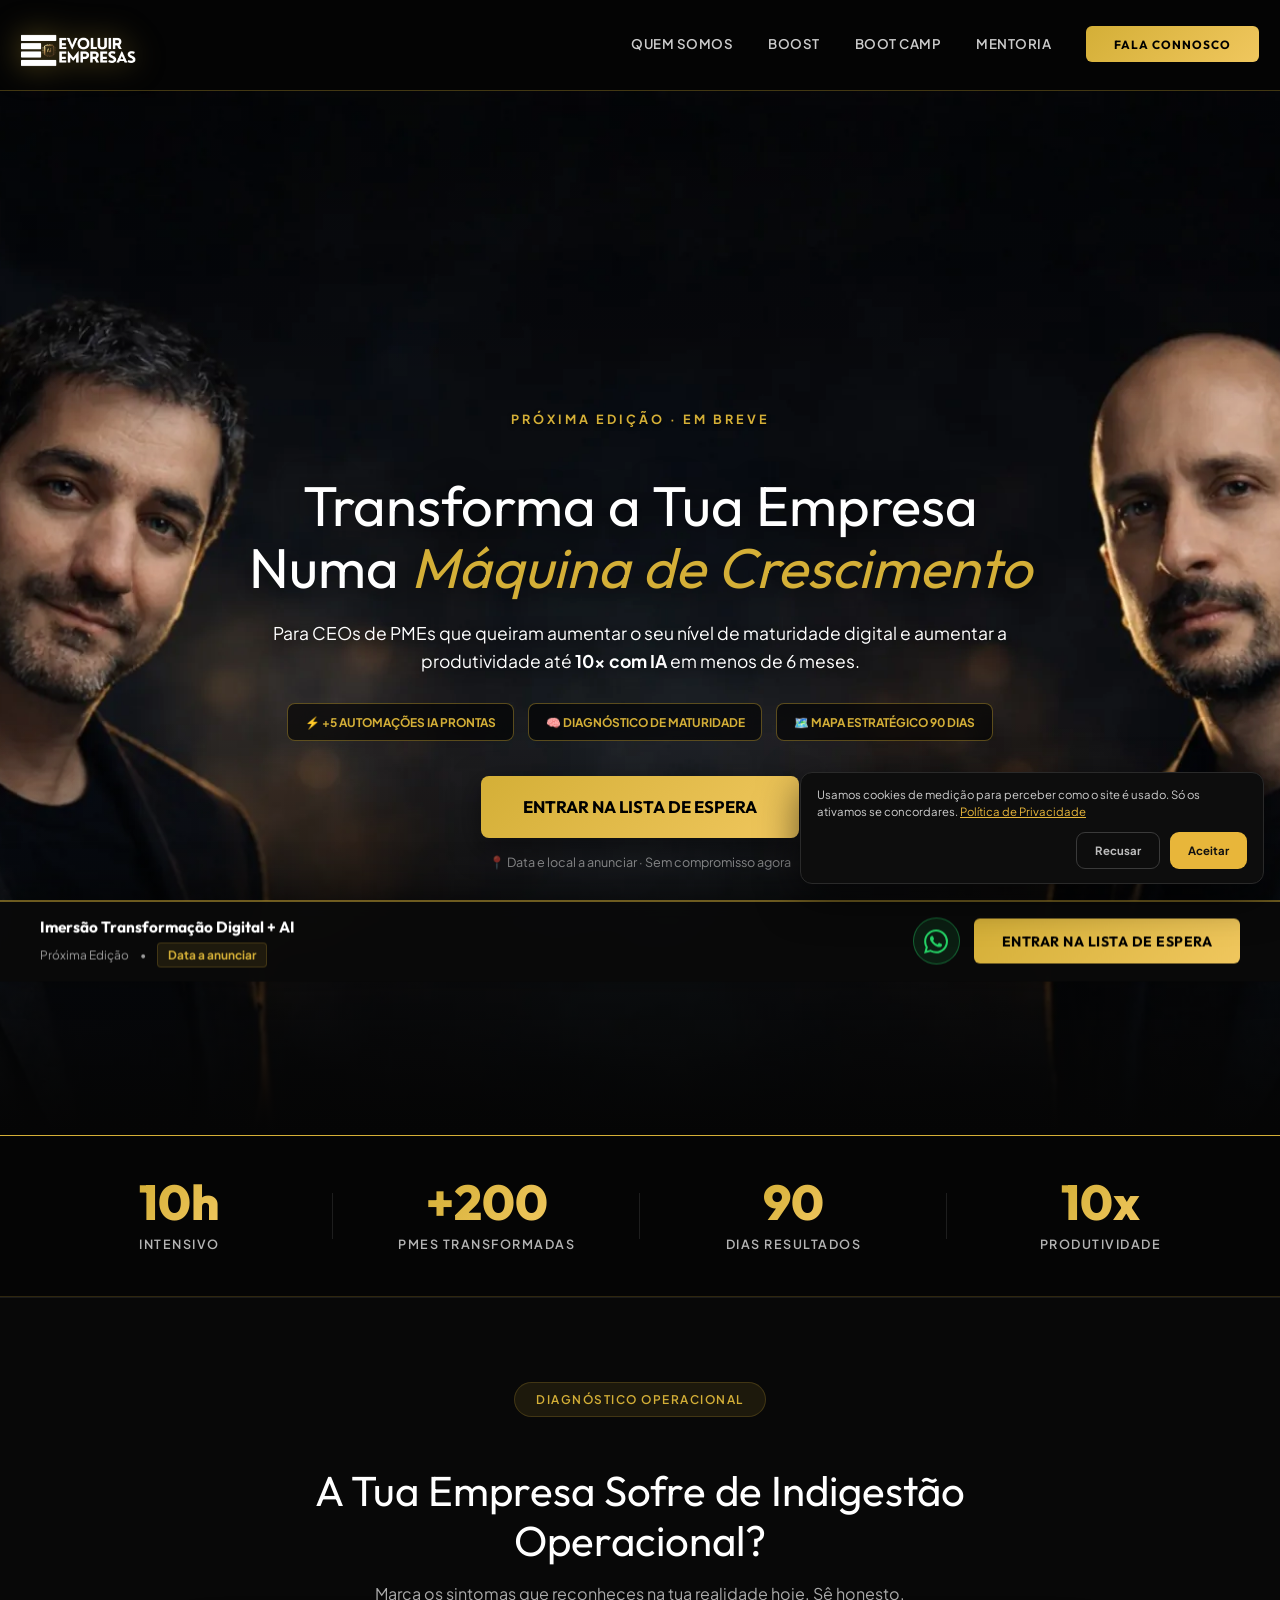
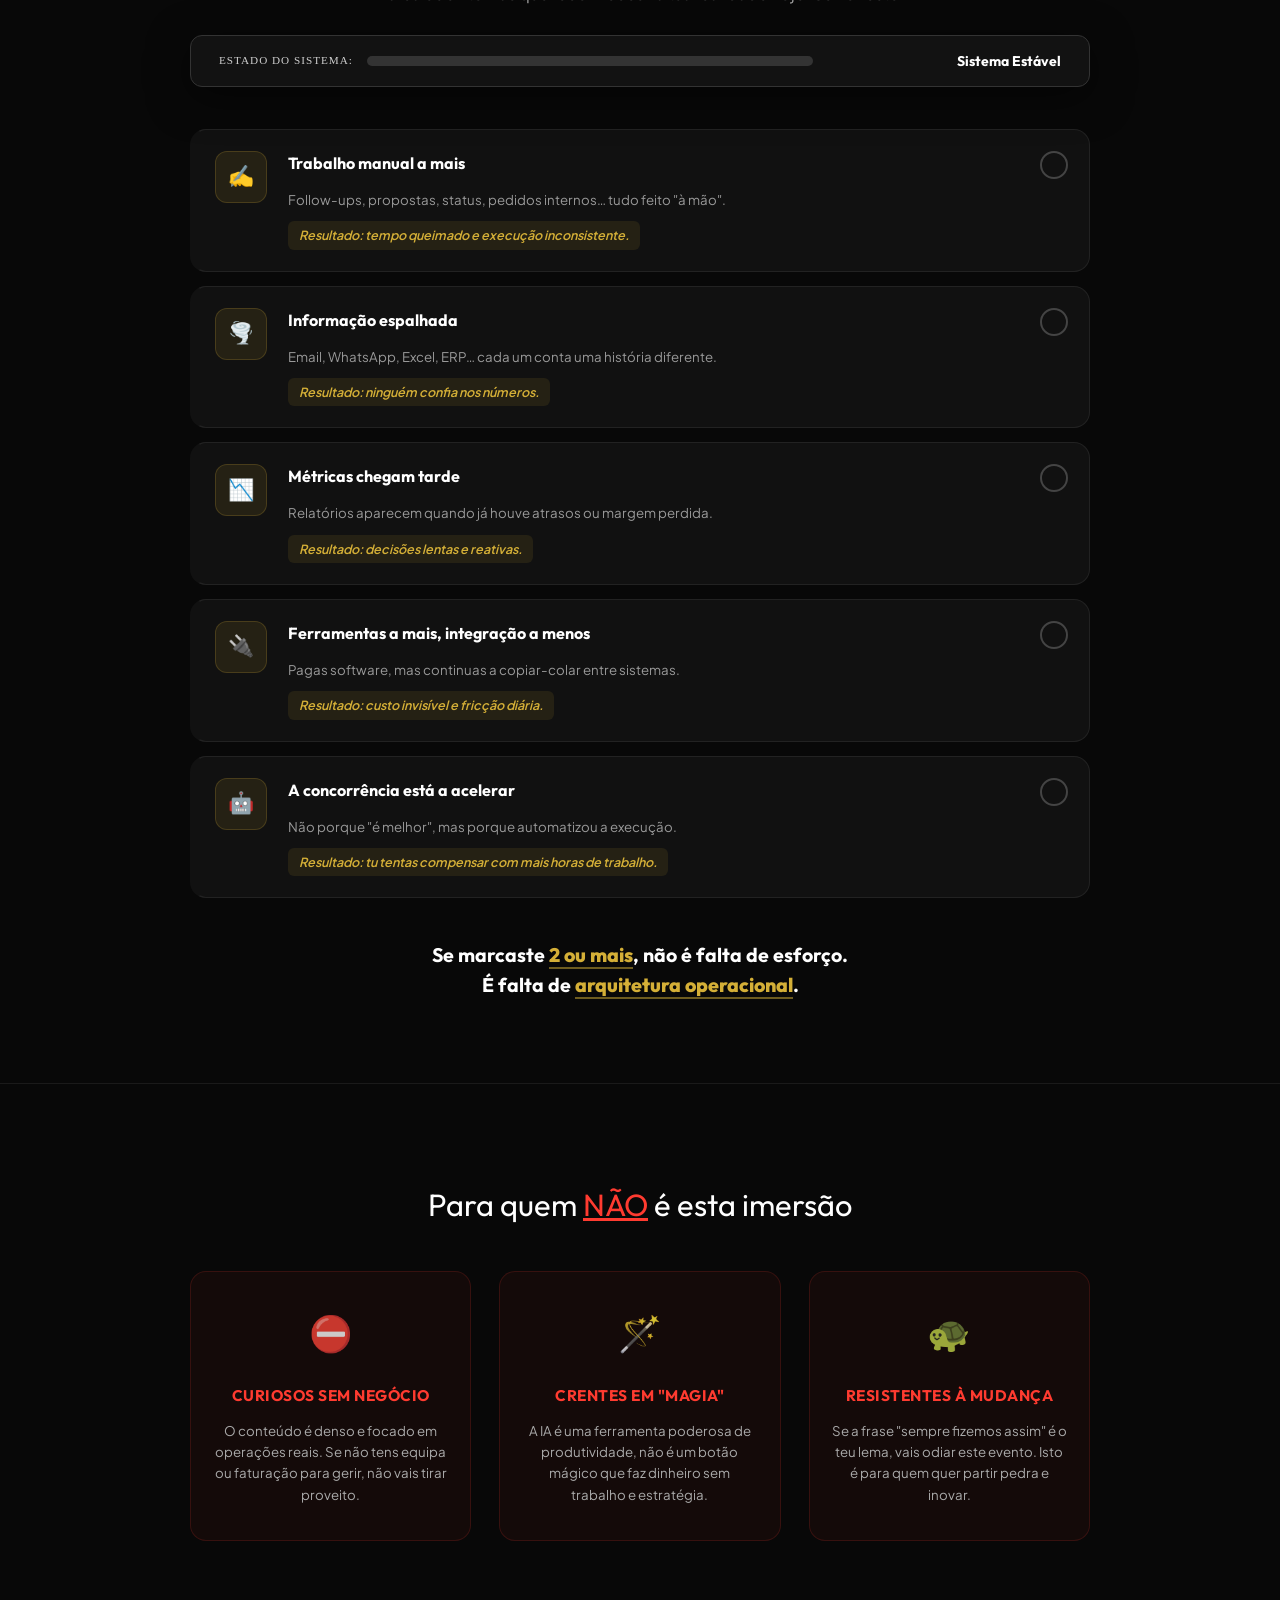
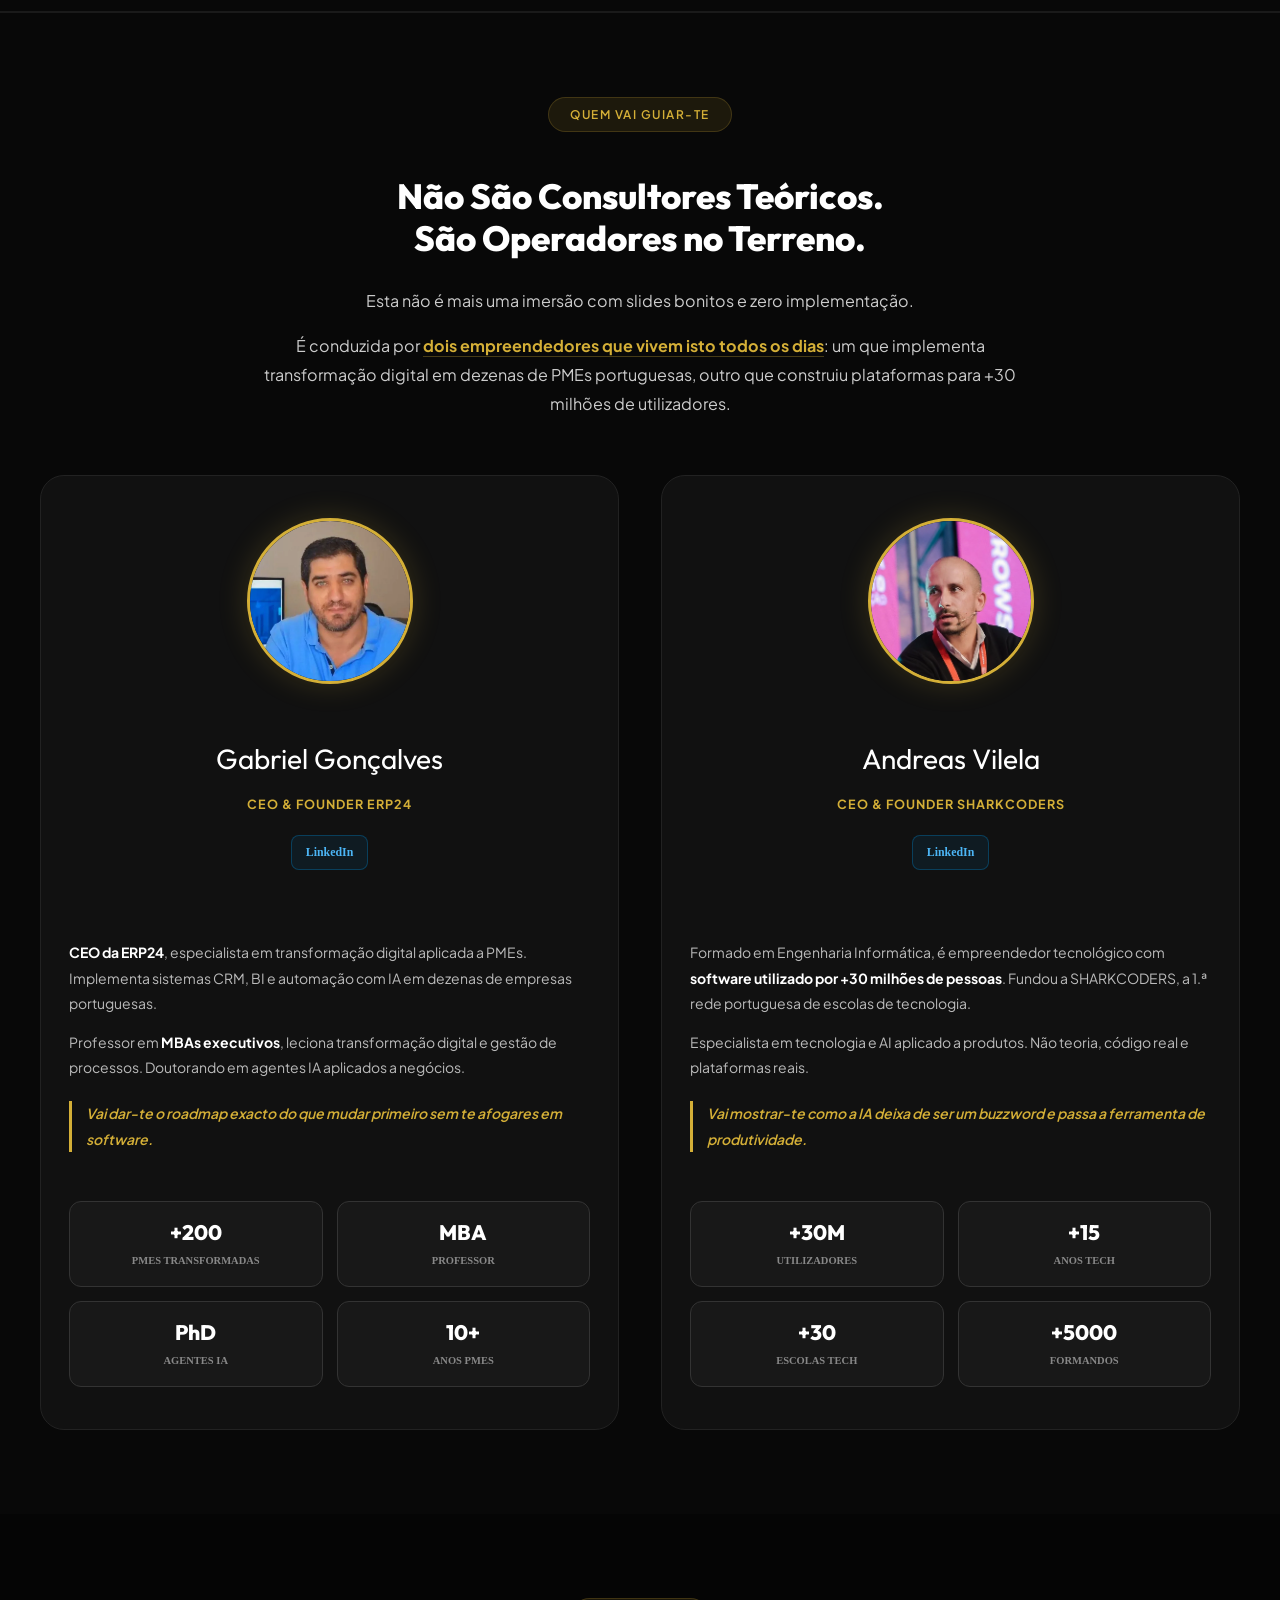
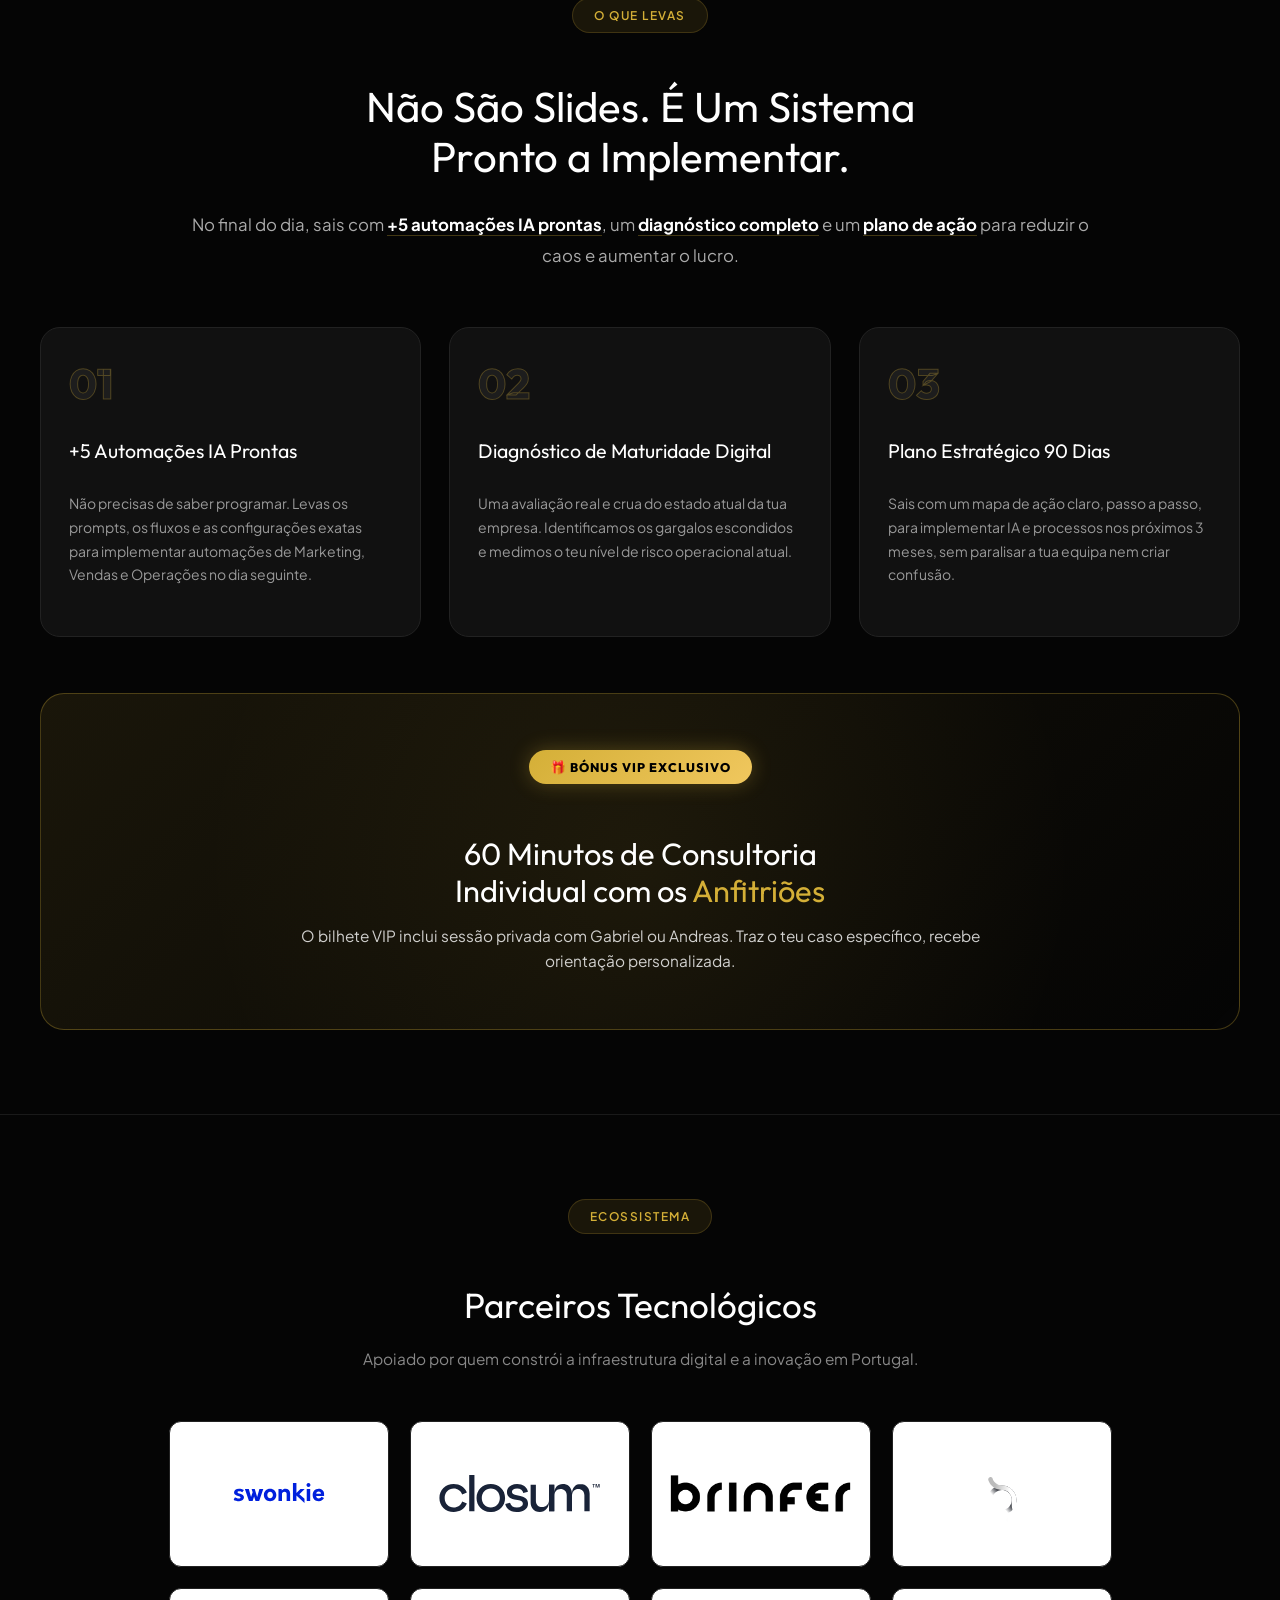
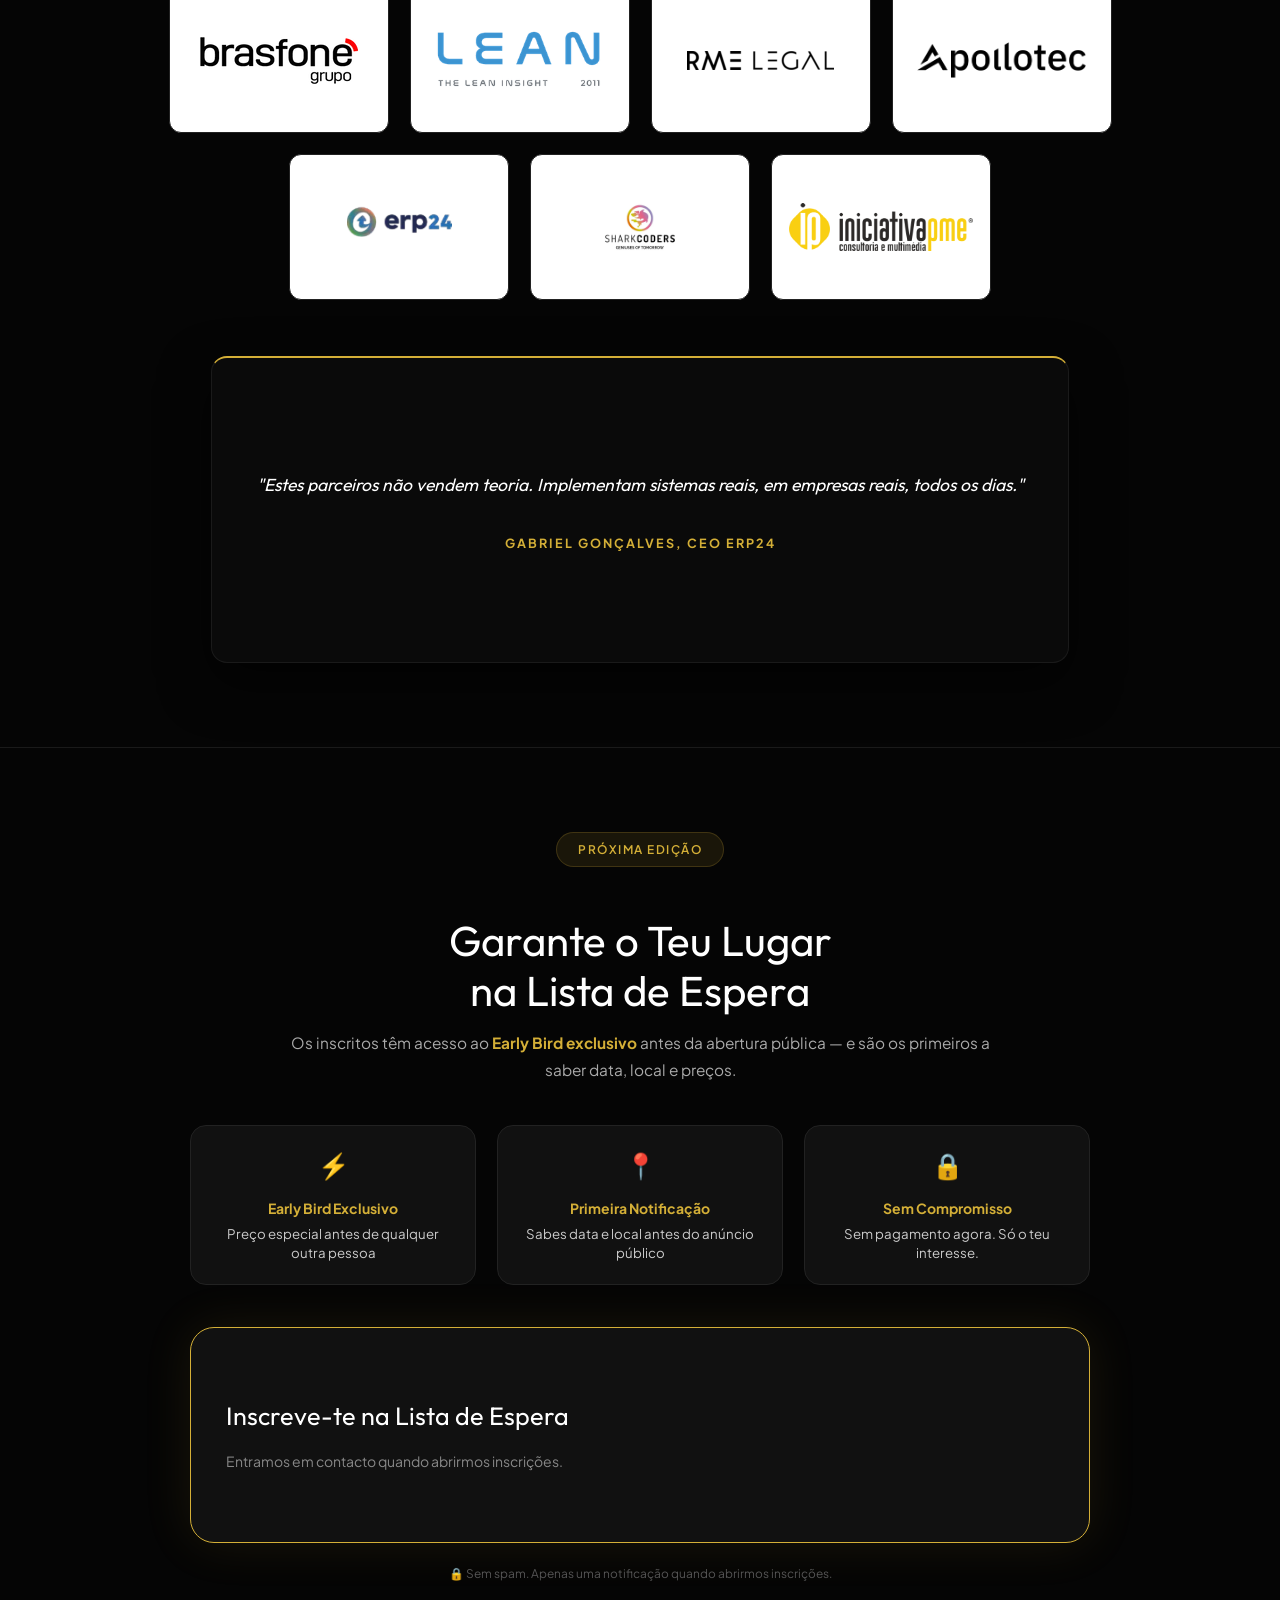
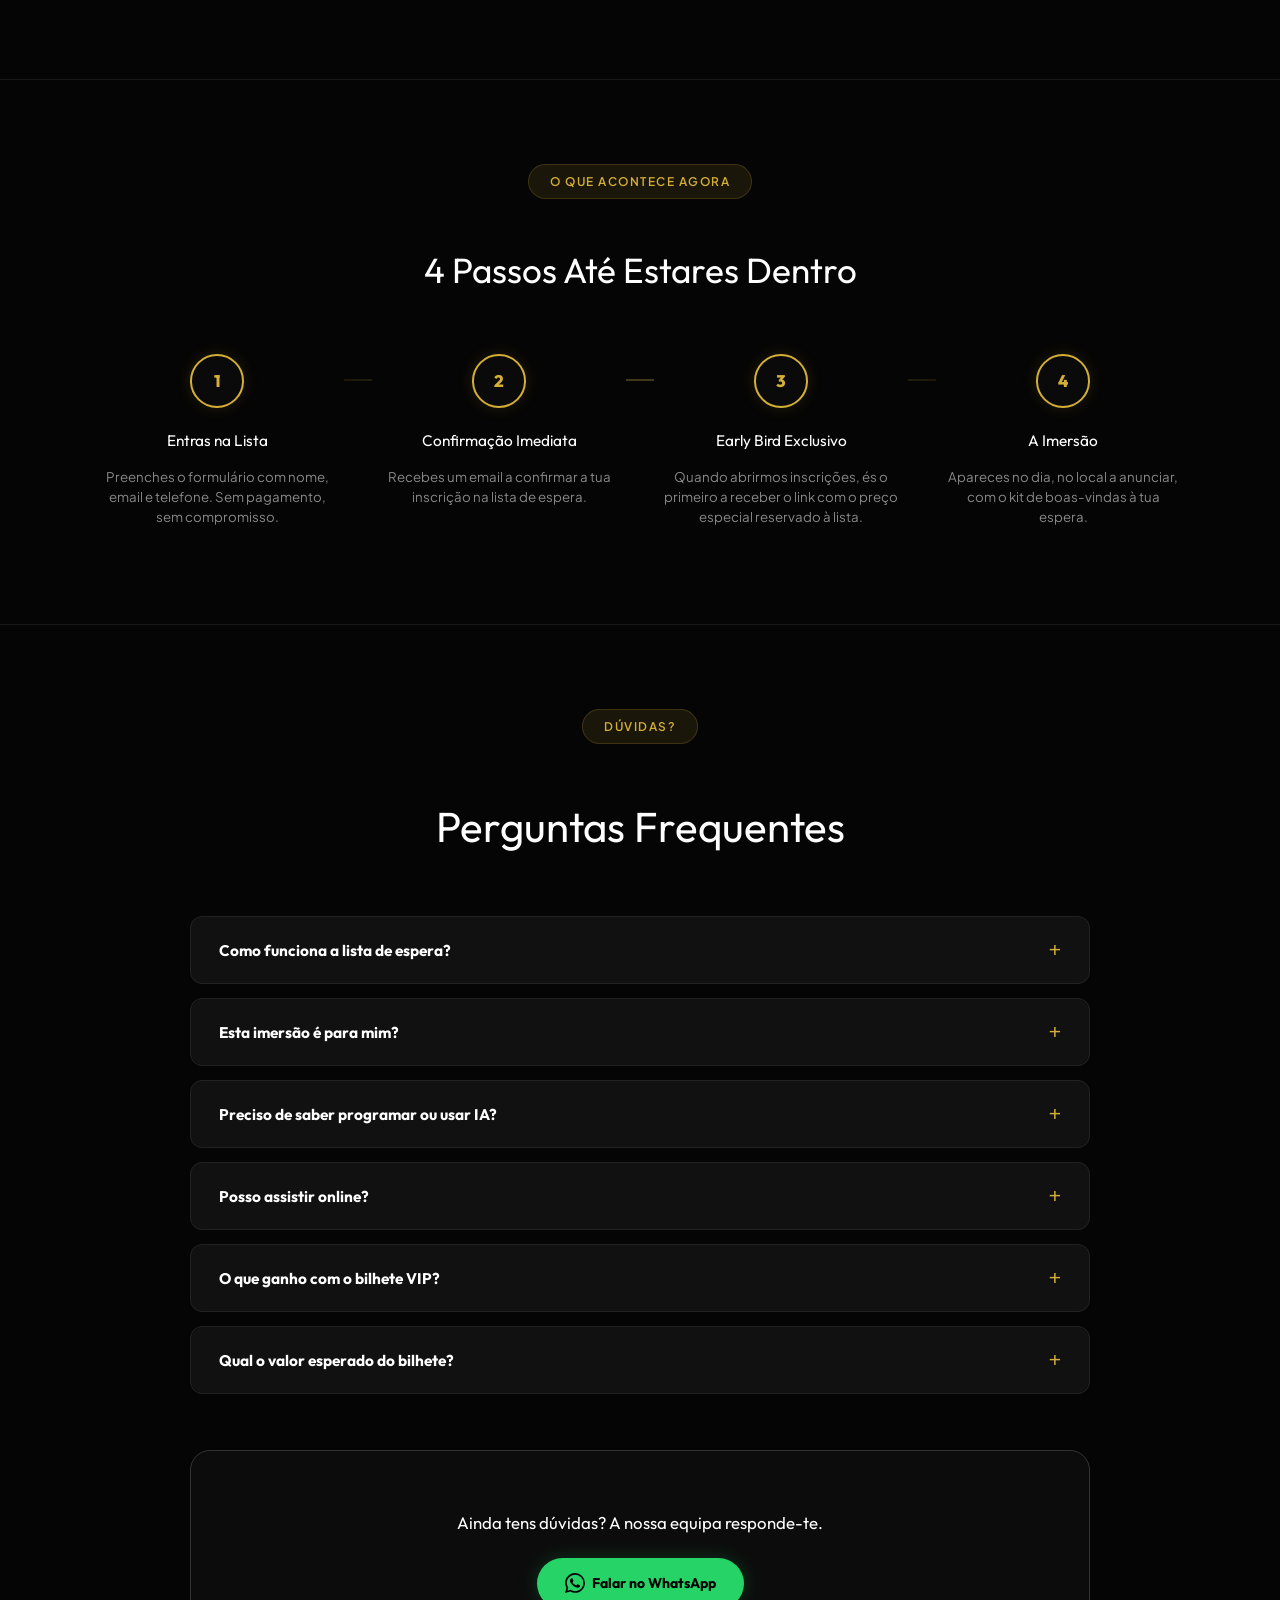
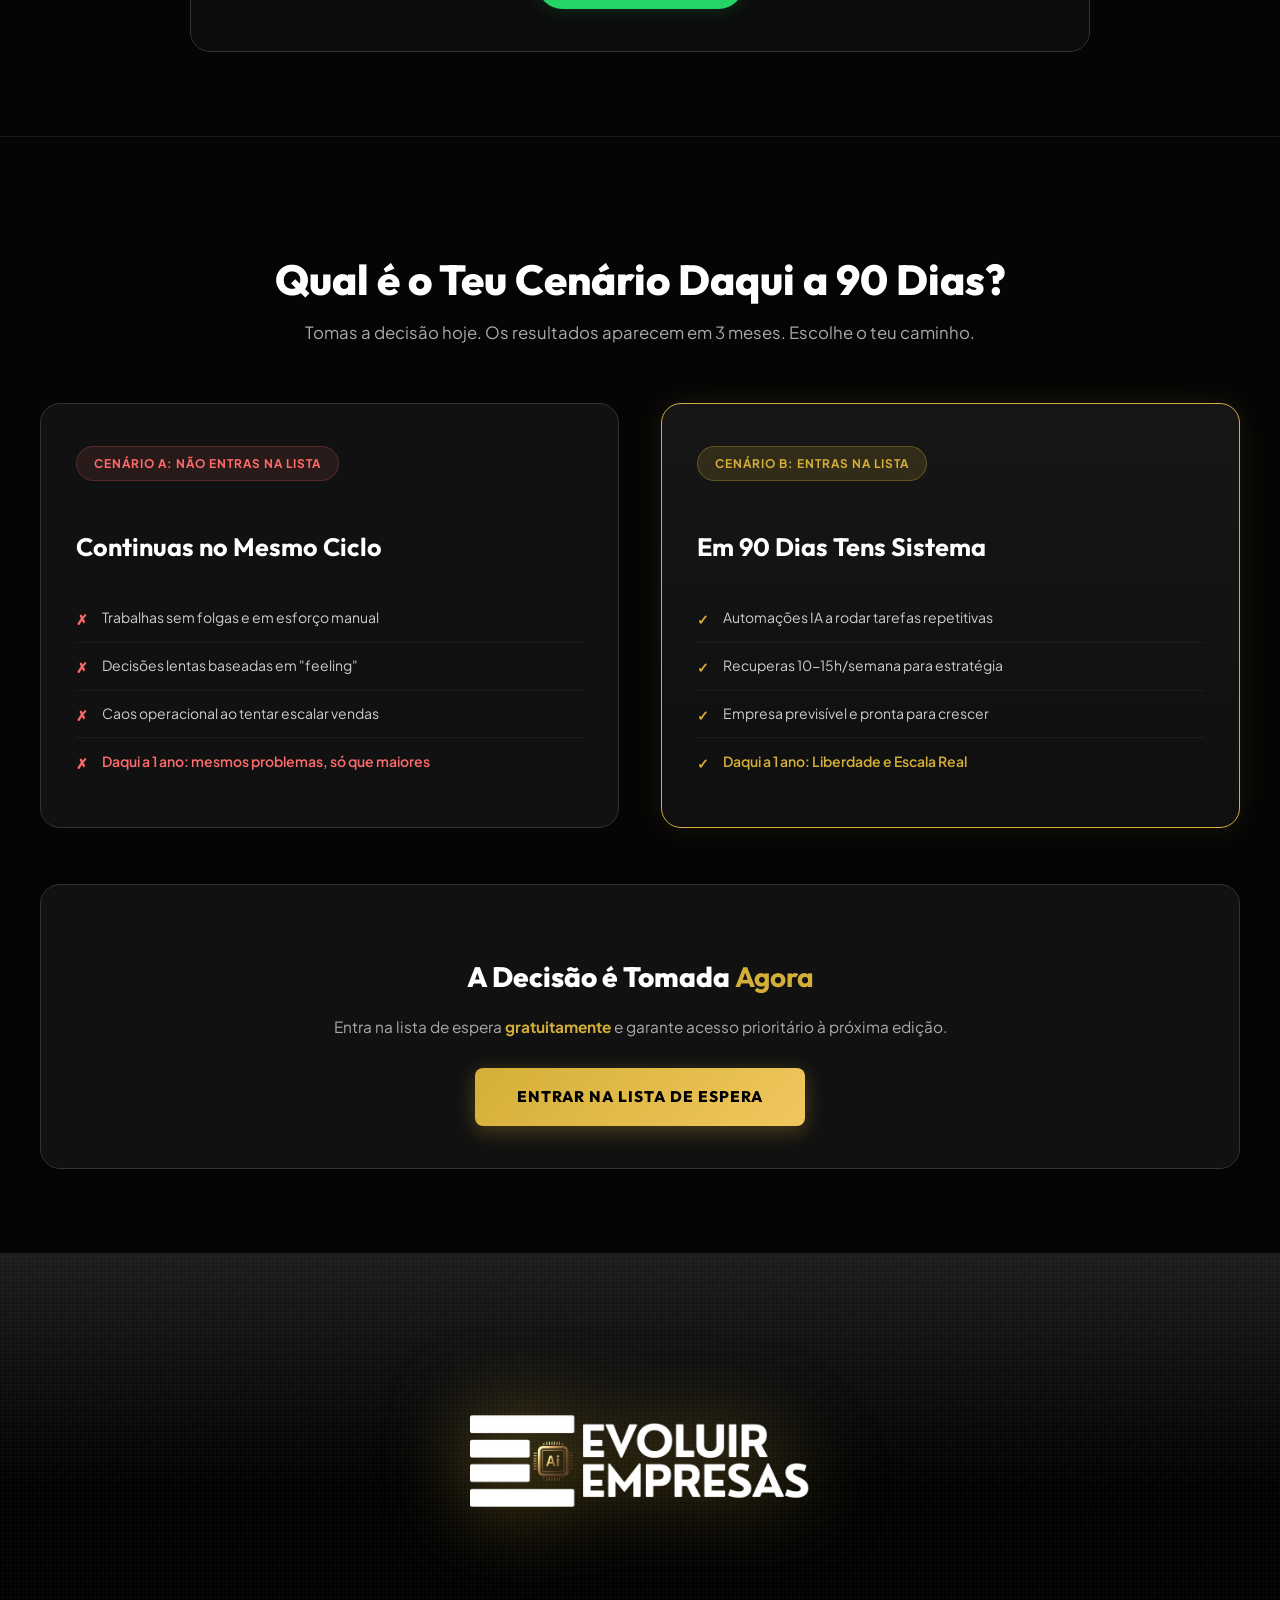
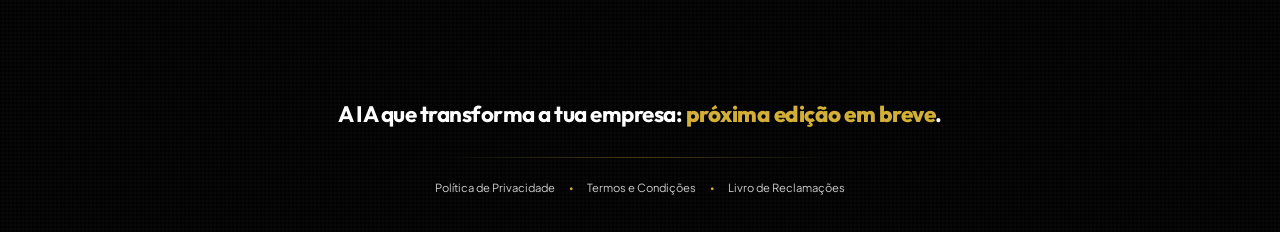
==== commit e821cb17: "Aviso de cookies mais discreto" ====
--- a/boost/index.html
+++ b/boost/index.html
@@ -26,7 +26,7 @@
 <link rel="preload" as="font" type="font/woff2" crossorigin href="/assets/fonts/LDIoaomQNQcsA88c7O9yZ4KMCoOg4Ko20yw.woff2">
 <link rel="preload" as="image" fetchpriority="high" href="/assets/img/untitled_design_9_1x.webp" media="(max-width:768px)">
 <link rel="preload" as="image" fetchpriority="high" href="/assets/img/untitled_design_7_1x.webp" media="(min-width:769px)">
-<style>@font-face{font-family:'Outfit';font-style:normal;font-weight:300;font-display:swap;src:url(/assets/fonts/QGYvz_MVcBeNP4NJuktqQ4E.woff2) format('woff2');unicode-range:U+0100-02BA,U+02BD-02C5,U+02C7-02CC,U+02CE-02D7,U+02DD-02FF,U+0304,U+0308,U+0329,U+1D00-1DBF,U+1E00-1E9F,U+1EF2-1EFF,U+2020,U+20A0-20AB,U+20AD-20C4,U+2113,U+2C60-2C7F,U+A720-A7FF}@font-face{font-family:'Outfit';font-style:normal;font-weight:300;font-display:swap;src:url(/assets/fonts/QGYvz_MVcBeNP4NJtEtq.woff2) format('woff2');unicode-range:U+0000-00FF,U+0131,U+0152-0153,U+02BB-02BC,U+02C6,U+02DA,U+02DC,U+0304,U+0308,U+0329,U+2000-206F,U+20AC,U+2122,U+2191,U+2193,U+2212,U+2215,U+FEFF,U+FFFD}@font-face{font-family:'Outfit';font-style:normal;font-weight:400;font-display:swap;src:url(/assets/fonts/QGYvz_MVcBeNP4NJuktqQ4E.woff2) format('woff2');unicode-range:U+0100-02BA,U+02BD-02C5,U+02C7-02CC,U+02CE-02D7,U+02DD-02FF,U+0304,U+0308,U+0329,U+1D00-1DBF,U+1E00-1E9F,U+1EF2-1EFF,U+2020,U+20A0-20AB,U+20AD-20C4,U+2113,U+2C60-2C7F,U+A720-A7FF}@font-face{font-family:'Outfit';font-style:normal;font-weight:400;font-display:swap;src:url(/assets/fonts/QGYvz_MVcBeNP4NJtEtq.woff2) format('woff2');unicode-range:U+0000-00FF,U+0131,U+0152-0153,U+02BB-02BC,U+02C6,U+02DA,U+02DC,U+0304,U+0308,U+0329,U+2000-206F,U+20AC,U+2122,U+2191,U+2193,U+2212,U+2215,U+FEFF,U+FFFD}@font-face{font-family:'Outfit';font-style:normal;font-weight:700;font-display:swap;src:url(/assets/fonts/QGYvz_MVcBeNP4NJuktqQ4E.woff2) format('woff2');unicode-range:U+0100-02BA,U+02BD-02C5,U+02C7-02CC,U+02CE-02D7,U+02DD-02FF,U+0304,U+0308,U+0329,U+1D00-1DBF,U+1E00-1E9F,U+1EF2-1EFF,U+2020,U+20A0-20AB,U+20AD-20C4,U+2113,U+2C60-2C7F,U+A720-A7FF}@font-face{font-family:'Outfit';font-style:normal;font-weight:700;font-display:swap;src:url(/assets/fonts/QGYvz_MVcBeNP4NJtEtq.woff2) format('woff2');unicode-range:U+0000-00FF,U+0131,U+0152-0153,U+02BB-02BC,U+02C6,U+02DA,U+02DC,U+0304,U+0308,U+0329,U+2000-206F,U+20AC,U+2122,U+2191,U+2193,U+2212,U+2215,U+FEFF,U+FFFD}@font-face{font-family:'Outfit';font-style:normal;font-weight:800;font-display:swap;src:url(/assets/fonts/QGYvz_MVcBeNP4NJuktqQ4E.woff2) format('woff2');unicode-range:U+0100-02BA,U+02BD-02C5,U+02C7-02CC,U+02CE-02D7,U+02DD-02FF,U+0304,U+0308,U+0329,U+1D00-1DBF,U+1E00-1E9F,U+1EF2-1EFF,U+2020,U+20A0-20AB,U+20AD-20C4,U+2113,U+2C60-2C7F,U+A720-A7FF}@font-face{font-family:'Outfit';font-style:normal;font-weight:800;font-display:swap;src:url(/assets/fonts/QGYvz_MVcBeNP4NJtEtq.woff2) format('woff2');unicode-range:U+0000-00FF,U+0131,U+0152-0153,U+02BB-02BC,U+02C6,U+02DA,U+02DC,U+0304,U+0308,U+0329,U+2000-206F,U+20AC,U+2122,U+2191,U+2193,U+2212,U+2215,U+FEFF,U+FFFD}@font-face{font-family:'Outfit';font-style:normal;font-weight:900;font-display:swap;src:url(/assets/fonts/QGYvz_MVcBeNP4NJuktqQ4E.woff2) format('woff2');unicode-range:U+0100-02BA,U+02BD-02C5,U+02C7-02CC,U+02CE-02D7,U+02DD-02FF,U+0304,U+0308,U+0329,U+1D00-1DBF,U+1E00-1E9F,U+1EF2-1EFF,U+2020,U+20A0-20AB,U+20AD-20C4,U+2113,U+2C60-2C7F,U+A720-A7FF}@font-face{font-family:'Outfit';font-style:normal;font-weight:900;font-display:swap;src:url(/assets/fonts/QGYvz_MVcBeNP4NJtEtq.woff2) format('woff2');unicode-range:U+0000-00FF,U+0131,U+0152-0153,U+02BB-02BC,U+02C6,U+02DA,U+02DC,U+0304,U+0308,U+0329,U+2000-206F,U+20AC,U+2122,U+2191,U+2193,U+2212,U+2215,U+FEFF,U+FFFD}@font-face{font-family:'Plus Jakarta Sans';font-style:normal;font-weight:400;font-display:swap;src:url(/assets/fonts/LDIoaomQNQcsA88c7O9yZ4KMCoOg4Ko40yyygA.woff2) format('woff2');unicode-range:U+0100-02BA,U+02BD-02C5,U+02C7-02CC,U+02CE-02D7,U+02DD-02FF,U+0304,U+0308,U+0329,U+1D00-1DBF,U+1E00-1E9F,U+1EF2-1EFF,U+2020,U+20A0-20AB,U+20AD-20C4,U+2113,U+2C60-2C7F,U+A720-A7FF}@font-face{font-family:'Plus Jakarta Sans';font-style:normal;font-weight:400;font-display:swap;src:url(/assets/fonts/LDIoaomQNQcsA88c7O9yZ4KMCoOg4Ko20yw.woff2) format('woff2');unicode-range:U+0000-00FF,U+0131,U+0152-0153,U+02BB-02BC,U+02C6,U+02DA,U+02DC,U+0304,U+0308,U+0329,U+2000-206F,U+20AC,U+2122,U+2191,U+2193,U+2212,U+2215,U+FEFF,U+FFFD}@font-face{font-family:'Plus Jakarta Sans';font-style:normal;font-weight:500;font-display:swap;src:url(/assets/fonts/LDIoaomQNQcsA88c7O9yZ4KMCoOg4Ko40yyygA.woff2) format('woff2');unicode-range:U+0100-02BA,U+02BD-02C5,U+02C7-02CC,U+02CE-02D7,U+02DD-02FF,U+0304,U+0308,U+0329,U+1D00-1DBF,U+1E00-1E9F,U+1EF2-1EFF,U+2020,U+20A0-20AB,U+20AD-20C4,U+2113,U+2C60-2C7F,U+A720-A7FF}@font-face{font-family:'Plus Jakarta Sans';font-style:normal;font-weight:500;font-display:swap;src:url(/assets/fonts/LDIoaomQNQcsA88c7O9yZ4KMCoOg4Ko20yw.woff2) format('woff2');unicode-range:U+0000-00FF,U+0131,U+0152-0153,U+02BB-02BC,U+02C6,U+02DA,U+02DC,U+0304,U+0308,U+0329,U+2000-206F,U+20AC,U+2122,U+2191,U+2193,U+2212,U+2215,U+FEFF,U+FFFD}@font-face{font-family:'Plus Jakarta Sans';font-style:normal;font-weight:600;font-display:swap;src:url(/assets/fonts/LDIoaomQNQcsA88c7O9yZ4KMCoOg4Ko40yyygA.woff2) format('woff2');unicode-range:U+0100-02BA,U+02BD-02C5,U+02C7-02CC,U+02CE-02D7,U+02DD-02FF,U+0304,U+0308,U+0329,U+1D00-1DBF,U+1E00-1E9F,U+1EF2-1EFF,U+2020,U+20A0-20AB,U+20AD-20C4,U+2113,U+2C60-2C7F,U+A720-A7FF}@font-face{font-family:'Plus Jakarta Sans';font-style:normal;font-weight:600;font-display:swap;src:url(/assets/fonts/LDIoaomQNQcsA88c7O9yZ4KMCoOg4Ko20yw.woff2) format('woff2');unicode-range:U+0000-00FF,U+0131,U+0152-0153,U+02BB-02BC,U+02C6,U+02DA,U+02DC,U+0304,U+0308,U+0329,U+2000-206F,U+20AC,U+2122,U+2191,U+2193,U+2212,U+2215,U+FEFF,U+FFFD}@font-face{font-family:'Plus Jakarta Sans';font-style:normal;font-weight:700;font-display:swap;src:url(/assets/fonts/LDIoaomQNQcsA88c7O9yZ4KMCoOg4Ko40yyygA.woff2) format('woff2');unicode-range:U+0100-02BA,U+02BD-02C5,U+02C7-02CC,U+02CE-02D7,U+02DD-02FF,U+0304,U+0308,U+0329,U+1D00-1DBF,U+1E00-1E9F,U+1EF2-1EFF,U+2020,U+20A0-20AB,U+20AD-20C4,U+2113,U+2C60-2C7F,U+A720-A7FF}@font-face{font-family:'Plus Jakarta Sans';font-style:normal;font-weight:700;font-display:swap;src:url(/assets/fonts/LDIoaomQNQcsA88c7O9yZ4KMCoOg4Ko20yw.woff2) format('woff2');unicode-range:U+0000-00FF,U+0131,U+0152-0153,U+02BB-02BC,U+02C6,U+02DA,U+02DC,U+0304,U+0308,U+0329,U+2000-206F,U+20AC,U+2122,U+2191,U+2193,U+2212,U+2215,U+FEFF,U+FFFD}@font-face{font-family:'Space Mono';font-style:normal;font-weight:400;font-display:swap;src:url(/assets/fonts/i7dPIFZifjKcF5UAWdDRYE98RWq7.woff2) format('woff2');unicode-range:U+0100-02BA,U+02BD-02C5,U+02C7-02CC,U+02CE-02D7,U+02DD-02FF,U+0304,U+0308,U+0329,U+1D00-1DBF,U+1E00-1E9F,U+1EF2-1EFF,U+2020,U+20A0-20AB,U+20AD-20C4,U+2113,U+2C60-2C7F,U+A720-A7FF}@font-face{font-family:'Space Mono';font-style:normal;font-weight:400;font-display:swap;src:url(/assets/fonts/i7dPIFZifjKcF5UAWdDRYEF8RQ.woff2) format('woff2');unicode-range:U+0000-00FF,U+0131,U+0152-0153,U+02BB-02BC,U+02C6,U+02DA,U+02DC,U+0304,U+0308,U+0329,U+2000-206F,U+20AC,U+2122,U+2191,U+2193,U+2212,U+2215,U+FEFF,U+FFFD}@font-face{font-family:'Space Mono';font-style:normal;font-weight:700;font-display:swap;src:url(/assets/fonts/i7dMIFZifjKcF5UAWdDRaPpZUFuaHjyV.woff2) format('woff2');unicode-range:U+0100-02BA,U+02BD-02C5,U+02C7-02CC,U+02CE-02D7,U+02DD-02FF,U+0304,U+0308,U+0329,U+1D00-1DBF,U+1E00-1E9F,U+1EF2-1EFF,U+2020,U+20A0-20AB,U+20AD-20C4,U+2113,U+2C60-2C7F,U+A720-A7FF}@font-face{font-family:'Space Mono';font-style:normal;font-weight:700;font-display:swap;src:url(/assets/fonts/i7dMIFZifjKcF5UAWdDRaPpZUFWaHg.woff2) format('woff2');unicode-range:U+0000-00FF,U+0131,U+0152-0153,U+02BB-02BC,U+02C6,U+02DA,U+02DC,U+0304,U+0308,U+0329,U+2000-206F,U+20AC,U+2122,U+2191,U+2193,U+2212,U+2215,U+FEFF,U+FFFD}.ev-cookies{position:fixed;left:16px;right:16px;bottom:16px;z-index:99999;max-width:760px;margin:0 auto;background:#0d0d0d;border:1px solid #2a2a2a;border-radius:14px;padding:18px 20px;display:flex;gap:16px;align-items:center;flex-wrap:wrap;box-shadow:0 18px 50px rgba(0,0,0,.55);font-family:'Plus Jakarta Sans',system-ui,sans-serif}.ev-cookies p{margin:0;flex:1 1 320px;color:#d7d7d7;font-size:.875rem;line-height:1.5}.ev-cookies a{color:#e8b63a;text-decoration:underline}.ev-cookies button{border:0;border-radius:9px;padding:10px 18px;font-weight:700;cursor:pointer;font-size:.8125rem;font-family:inherit}.ev-cookies .ev-sim{background:#e8b63a;color:#111}.ev-cookies .ev-nao{background:transparent;color:#bdbdbd;border:1px solid #3a3a3a}@media(max-width:640px){.ev-cookies{flex-direction:column;align-items:stretch}.ev-cookies div{display:flex;gap:10px}.ev-cookies button{flex:1}}:root{--primary:#2fc6f6 !important;--primary-darken-1:hsl(194.47,92%,55%);--primary-darken-2:hsl(194.47,92%,52%);--primary-darken-3:hsl(194.47,92%,47%);--primary-lighten-1:hsl(194.47,92%,67%);--primary-opacity-0:rgba(47,198,246,0);--primary-opacity-0_05:rgba(47,198,246,0.05);--primary-opacity-0_1:rgba(47,198,246,0.1);--primary-opacity-0_15:rgba(47,198,246,0.15);--primary-opacity-0_2:rgba(47,198,246,0.2);--primary-opacity-0_25:rgba(47,198,246,0.25);--primary-opacity-0_3:rgba(47,198,246,0.3);--primary-opacity-0_35:rgba(47,198,246,0.35);--primary-opacity-0_4:rgba(47,198,246,0.4);--primary-opacity-0_45:rgba(47,198,246,0.45);--primary-opacity-0_5:rgba(47,198,246,0.5);--primary-opacity-0_55:rgba(47,198,246,0.55);--primary-opacity-0_6:rgba(47,198,246,0.6);--primary-opacity-0_65:rgba(47,198,246,0.65);--primary-opacity-0_7:rgba(47,198,246,0.7);--primary-opacity-0_75:rgba(47,198,246,0.75);--primary-opacity-0_8:rgba(47,198,246,0.8);--primary-opacity-0_85:rgba(47,198,246,0.85);--primary-opacity-0_9:rgba(47,198,246,0.9);--primary-opacity-0_95:rgba(47,198,246,0.95);--theme-color-main:hsl(194.47,20%,20%);--theme-color-secondary:hsl(194.47,20%,80%);--theme-color-title:hsl(194.47,20%,20%);--theme-color-strict-inverse:#ffffff}html{font-size:14px}body{font-size:1rem}.g-font-size-default{font-size:1rem}main.landing-public-mode{line-height:1.6;font-weight:400}.landing-public-mode .h1,.landing-public-mode .h2,.landing-public-mode .h3,.landing-public-mode .h4,.landing-public-mode .h5,.landing-public-mode .h6,.landing-public-mode .h7,.landing-public-mode h1,.landing-public-mode h2,.landing-public-mode h3,.landing-public-mode h4,.landing-public-mode h5,.landing-public-mode h6{font-weight:400}body{padding-top:90px !important;margin:0 !important}@media(max-width:968px){body{padding-top:70px !important}}main.landing-public-mode{padding-top:0 !important}:root{--gold-primary:#D4AF37;--gold-gradient:linear-gradient(135deg,#D4AF37 0%,#F0C75E 100%)}.workshop-header{background-color:rgba(5,5,5,0.95);backdrop-filter:blur(10px);height:90px;padding:0 1.5rem;position:fixed;top:0;left:0;right:0;z-index:99999;border-bottom:1px solid rgba(212,175,55,0.3);display:flex;align-items:center}.workshop-header-container{max-width:1400px;width:100%;margin:0 auto;display:flex;justify-content:space-between;align-items:center}.workshop-header-logo img{height:115px;width:auto;position:relative;top:15px;filter:drop-shadow(0 0 15px rgba(212,175,55,0.5));transition:all 0.3s ease}.workshop-header-logo:hover img{transform:scale(1.05);filter:drop-shadow(0 0 25px rgba(212,175,55,0.8))}.workshop-header-nav{display:flex;align-items:center;gap:2.5rem;list-style:none;margin:0;padding:0}.workshop-header-nav li a.nav-link{color:#fff;text-decoration:none;font-family:'Plus Jakarta Sans',sans-serif;font-size:0.95rem;font-weight:600;text-transform:uppercase;letter-spacing:0.5px;opacity:0.8;transition:all 0.3s ease;border-bottom:2px solid transparent;padding-bottom:2px}.workshop-header-nav li a.nav-link:hover{color:var(--gold-primary);opacity:1;border-bottom:2px solid var(--gold-primary)}ul.workshop-header-nav li a.workshop-header-cta{padding:0.75rem 2rem !important;background:var(--gold-gradient) !important;color:#000 !important;border-radius:6px !important;font-family:'Outfit',sans-serif !important;font-size:0.85rem !important;font-weight:700 !important;text-transform:uppercase !important;letter-spacing:1px !important;opacity:1 !important;text-decoration:none !important;border:none !important;transition:all 0.3s !important}ul.workshop-header-nav li a.workshop-header-cta:hover{transform:translateY(-3px) !important;box-shadow:0 0 25px rgba(212,175,55,0.6) !important}.hamburger{display:none;cursor:pointer;background:transparent;border:none;z-index:1002;padding:10px}.bar{display:block;width:25px;height:3px;margin:5px auto;background-color:var(--gold-primary);border-radius:2px;transition:all 0.3s ease-in-out}.hamburger.active .bar:nth-child(2){opacity:0}.hamburger.active .bar:nth-child(1){transform:translateY(8px) rotate(45deg)}.hamburger.active .bar:nth-child(3){transform:translateY(-8px) rotate(-45deg)}@media(max-width:968px){.workshop-header{height:70px;padding:0 1rem}.workshop-header-logo img{height:90px;top:10px}.hamburger{display:block}.workshop-header-nav{position:fixed;left:-100%;top:70px;flex-direction:column;gap:1.5rem;background-color:rgba(5,5,5,0.98);backdrop-filter:blur(15px);width:100%;text-align:center;padding:3rem 2rem;border-bottom:1px solid var(--gold-primary);height:calc(100vh - 70px);overflow-y:auto;transition:0.4s cubic-bezier(0.4,0,0.2,1)}.workshop-header-nav.active{left:0}.workshop-header-nav li a.nav-link{font-size:1.3rem;display:block;padding:15px 0;border-bottom:1px solid rgba(255,255,255,0.08)}ul.workshop-header-nav li a.workshop-header-cta{display:inline-block !important;width:100% !important;margin-top:2rem !important;padding:1rem !important}}.workshop-hero{background-color:#050505;color:#fff;padding:12rem 1.5rem 8rem;position:relative;overflow:hidden;border-bottom:1px solid #D4AF37;min-height:85vh;display:flex;align-items:center;justify-content:center;font-family:'Plus Jakarta Sans',sans-serif;background-image:url('/assets/img/untitled_design_7_1x.webp');background-repeat:no-repeat;background-size:cover;background-position:center 15%}.workshop-hero::after{content:'';position:absolute;top:0;left:0;width:100%;height:100%;background:linear-gradient(to bottom,rgba(0,0,0,0.3) 0%,rgba(0,0,0,0) 30%,rgba(0,0,0,0) 60%,rgba(5,5,5,1) 100%);z-index:1;pointer-events:none}.mobile-hero-visual{display:none}.workshop-hero-container{max-width:900px;margin:0 auto;text-align:center;position:relative;z-index:10}.workshop-hero-headline{font-family:'Outfit',sans-serif;font-size:4rem;font-weight:800;line-height:1.1;margin-bottom:1.5rem;color:#fff;text-shadow:0 4px 30px rgba(0,0,0,0.8)}.workshop-hero-headline .highlight{color:#D4AF37;font-style:italic}.workshop-hero-promise{font-size:1.25rem;line-height:1.6;color:#fff;margin-bottom:2rem;max-width:800px;margin-left:auto;margin-right:auto;text-shadow:0 2px 15px rgba(0,0,0,1)}.hero-deliverables-grid{display:flex;justify-content:center;gap:1rem;margin-top:1.5rem;flex-wrap:wrap}.deliverable-tag{background:rgba(0,0,0,0.6);border:1px solid rgba(212,175,55,0.4);padding:0.6rem 1.2rem;border-radius:8px;display:flex;align-items:center;gap:0.6rem;backdrop-filter:blur(10px)}.tag-text{font-family:'Plus Jakarta Sans',sans-serif;font-size:0.85rem;font-weight:700;color:#D4AF37;text-transform:uppercase}a.workshop-hero-button{padding:1.25rem 3rem;font-family:'Outfit',sans-serif;font-size:1.2rem;font-weight:700;text-transform:uppercase;border-radius:8px;text-decoration:none !important;display:inline-block;background:linear-gradient(135deg,#D4AF37 0%,#F0C75E 100%);color:#000 !important;margin-top:2.5rem;box-shadow:0 10px 30px rgba(0,0,0,0.5);transition:transform 0.3s ease}a.workshop-hero-button:hover{transform:translateY(-3px)}.hero-waitlist-note{margin-top:1rem;font-family:'Plus Jakarta Sans',sans-serif;font-size:0.9rem;color:rgba(255,255,255,0.5)}@media (max-width:968px){.workshop-hero{display:block;padding:0 0 4rem 0;min-height:auto;background-image:none !important}.workshop-hero::after{display:none}.mobile-hero-visual{display:block;width:100%;height:60vh;background-image:url('/assets/img/untitled_design_9_1x.webp');background-size:cover;background-position:center top;position:relative;z-index:0;-webkit-mask-image:linear-gradient(to bottom,black 85%,transparent 100%);mask-image:linear-gradient(to bottom,black 85%,transparent 100%)}.workshop-hero-container{padding:0 1.5rem;margin-top:-2rem}.workshop-hero-headline{font-size:2.4rem}.deliverable-tag{width:100%;justify-content:center}}.workshop-stats{background-color:#050505;padding:3rem 1.5rem;border-bottom:1px solid rgba(212,175,55,0.2);position:relative;z-index:10}.workshop-stats-container{max-width:1200px;margin:0 auto;display:grid;grid-template-columns:repeat(4,1fr);gap:2rem;align-items:center}.workshop-stat-item{text-align:center;position:relative}.workshop-stat-item:not(:last-child)::after{content:'';position:absolute;right:-1rem;top:20%;height:60%;width:1px;background:rgba(255,255,255,0.1);display:block}.workshop-stat-number{font-family:'Outfit',sans-serif;font-size:3.5rem;font-weight:800;line-height:1;margin-bottom:0.5rem;background:linear-gradient(135deg,#D4AF37 0%,#F0C75E 100%);-webkit-background-clip:text;-webkit-text-fill-color:transparent;display:inline-block}.workshop-stat-label{font-family:'Plus Jakarta Sans',sans-serif;font-size:0.9rem;color:rgba(255,255,255,0.7);font-weight:600;text-transform:uppercase;letter-spacing:1.5px}@media (max-width:768px){.workshop-stats{padding:2.5rem 1.5rem}.workshop-stats-container{grid-template-columns:repeat(2,1fr);gap:2.5rem 1rem}.workshop-stat-item:not(:last-child)::after{display:none}.workshop-stat-number{font-size:2.5rem}.workshop-stat-label{font-size:0.75rem}}.workshop-sticky{position:fixed;bottom:0;left:0;right:0;background:rgba(10,10,10,0.95);backdrop-filter:blur(10px);border-top:1px solid #D4AF37;padding:1rem 1.5rem;z-index:9999;transform:translateY(100%);transition:transform 0.4s cubic-bezier(0.4,0,0.2,1);box-shadow:0 -10px 40px rgba(0,0,0,0.5)}.workshop-sticky.visible{transform:translateY(0)}.workshop-sticky-container{max-width:1200px;margin:0 auto;display:flex;justify-content:space-between;align-items:center;gap:2rem}.workshop-sticky-info{display:flex;align-items:center;gap:2rem}.workshop-sticky-text{font-family:'Plus Jakarta Sans',sans-serif;color:#fff}.workshop-sticky-title{font-family:'Outfit',sans-serif;font-size:1.1rem;font-weight:700;margin-bottom:0.2rem;color:#fff}.workshop-sticky-subtitle{font-size:0.85rem;color:rgba(255,255,255,0.6);display:flex;align-items:center;gap:0.8rem}.sticky-badge{color:#D4AF37;font-weight:700;background:rgba(212,175,55,0.1);padding:2px 10px;border-radius:4px;border:1px solid rgba(212,175,55,0.2)}.workshop-sticky-actions{display:flex;align-items:center;gap:1rem}.workshop-sticky-cta{padding:0.8rem 2rem;background:linear-gradient(135deg,#D4AF37 0%,#F0C75E 100%);color:#000 !important;border:none;border-radius:6px;font-family:'Outfit',sans-serif;font-weight:700;font-size:1rem;cursor:pointer;transition:all 0.3s;text-transform:uppercase;letter-spacing:0.5px;text-decoration:none !important;white-space:nowrap}.workshop-sticky-cta:hover{transform:translateY(-2px);box-shadow:0 0 20px rgba(212,175,55,0.4);background:linear-gradient(135deg,#E5C158 0%,#FFD700 100%)}.workshop-sticky-whatsapp{display:flex;align-items:center;justify-content:center;width:45px;height:45px;background:rgba(37,211,102,0.1);border:1px solid rgba(37,211,102,0.4);border-radius:50%;transition:all 0.3s}.workshop-sticky-whatsapp:hover{background:#25D366;transform:scale(1.1)}.workshop-sticky-whatsapp svg{width:24px;height:24px;fill:#25D366}.workshop-sticky-whatsapp:hover svg{fill:#000}@media (max-width:968px){.workshop-sticky-container{flex-direction:column;gap:1rem;text-align:center}.workshop-sticky-info{flex-direction:column;gap:0.8rem}.workshop-sticky-actions{width:100%;justify-content:center}.workshop-sticky-cta{width:100%;text-align:center}}.workshop-problem{background-color:#080808;padding:6rem 1.5rem;position:relative;border-top:1px solid #1A1A1A;z-index:5;width:100%;display:block;box-sizing:border-box;color:#FFF}.workshop-problem-container{max-width:900px;margin:0 auto;position:relative}.workshop-section-header{text-align:center;margin-bottom:3.5rem}.workshop-section-badge{display:inline-block;background:rgba(212,175,55,0.1);color:#D4AF37;padding:0.5rem 1.5rem;border-radius:30px;font-family:'Plus Jakarta Sans',sans-serif;font-size:0.85rem;font-weight:600;text-transform:uppercase;letter-spacing:1.5px;margin-bottom:1rem;border:1px solid rgba(212,175,55,0.2)}.workshop-section-title{font-family:'Outfit',sans-serif;font-size:3rem;font-weight:800;line-height:1.2;margin-bottom:1rem}.workshop-section-subtitle{font-family:'Plus Jakarta Sans',sans-serif;font-size:1.15rem;line-height:1.6;color:#AAA;max-width:700px;margin:0 auto}.workshop-diagnostic-bar{background:rgba(20,20,20,0.95);backdrop-filter:blur(15px);border:1px solid #333;padding:1rem 2rem;border-radius:12px;margin-bottom:3rem;display:flex;align-items:center;justify-content:space-between;gap:2rem;box-shadow:0 10px 40px rgba(0,0,0,0.5);position:sticky;top:100px;z-index:900;transition:all 0.3s ease}.diagnostic-status{display:flex;align-items:center;gap:1rem;flex:1}.diagnostic-meter{height:10px;background:#333;border-radius:5px;flex:1;overflow:hidden;position:relative}.diagnostic-fill{height:100%;width:0%;background:#4CAF50;transition:width 0.5s cubic-bezier(0.4,0,0.2,1),background 0.3s ease;border-radius:5px;box-shadow:0 0 10px currentColor}.diagnostic-text{font-family:'Outfit',sans-serif;font-weight:700;font-size:1rem;min-width:220px;text-align:right;transition:color 0.3s ease}@keyframes violent-shake{0%,100%{transform:translateX(0) rotate(0)}10%,30%,50%,70%,90%{transform:translateX(-4px) rotate(-1deg)}20%,40%,60%,80%{transform:translateX(4px) rotate(1deg)}}@keyframes overload-flash{0%{background-color:#FF5252;box-shadow:0 0 20px #FF5252;border-color:#FF5252}50%{background-color:#ffcccb;box-shadow:0 0 80px 20px rgba(255,82,82,0.8),inset 0 0 30px #ffffff;border-color:#ffffff;transform:scale(1.02)}100%{background-color:#990000;box-shadow:0 0 40px rgba(255,0,0,0.6);border-color:#ff3333;transform:scale(1)}}@keyframes emergency-pulse{0%{box-shadow:0 0 30px rgba(255,0,0,0.5);border-color:#ff3333}50%{box-shadow:0 0 60px rgba(255,0,0,0.8),inset 0 0 20px rgba(255,50,50,0.3);border-color:#ff0000}100%{box-shadow:0 0 30px rgba(255,0,0,0.5);border-color:#ff3333}}.system-meltdown{animation:violent-shake 0.6s cubic-bezier(.36,.07,.19,.97) both,overload-flash 0.8s ease-out forwards,emergency-pulse 2s ease-in-out 0.8s infinite;background-color:#990000 !important;color:#fff !important}.system-meltdown .diagnostic-text{color:#fff !important}.workshop-checklist{display:flex;flex-direction:column;gap:1rem;margin-bottom:3rem}.workshop-checklist-item{background:#111;border:1px solid #222;border-left:4px solid transparent;border-radius:16px;padding:1.5rem;display:flex;align-items:flex-start;gap:1.5rem;cursor:pointer;transition:all 0.2s ease-in-out;user-select:none;position:relative}.workshop-checklist-item:hover{border-color:#D4AF37;border-left-color:#D4AF37;background:#161616;transform:translateY(-2px)}.workshop-checklist-item.checked{background:rgba(212,175,55,0.05);border-color:#D4AF37;border-left-color:#D4AF37}.workshop-item-icon{min-width:50px;height:50px;background:rgba(212,175,55,0.1);border:1px solid rgba(212,175,55,0.2);border-radius:12px;display:flex;align-items:center;justify-content:center;font-size:1.5rem;color:#D4AF37;flex-shrink:0}.workshop-checklist-content{flex:1;padding-right:2rem}.workshop-checklist-heading{font-family:'Outfit',sans-serif;font-size:1.15rem;font-weight:700;color:#FFF;margin-bottom:0.4rem;display:block}.workshop-checklist-desc{font-family:'Plus Jakarta Sans',sans-serif;font-size:0.95rem;color:#999;line-height:1.5;margin-bottom:0.8rem}.workshop-checklist-result{font-family:'Plus Jakarta Sans',sans-serif;font-size:0.9rem;font-weight:600;color:#D4AF37;display:inline-block;font-style:italic;background:rgba(212,175,55,0.1);padding:0.3rem 0.8rem;border-radius:6px}.workshop-checkbox{position:absolute;top:1.5rem;right:1.5rem;width:24px;height:24px;border:2px solid #444;border-radius:50%;display:flex;align-items:center;justify-content:center;font-size:0.9rem;transition:all 0.2s;background:transparent;color:#000}.workshop-solution-teaser{text-align:center;margin-top:3rem}.workshop-solution-teaser-text{font-family:'Outfit',sans-serif;font-size:1.4rem;line-height:1.5;color:#FFF;font-weight:600}.workshop-solution-teaser-text .highlight{color:#D4AF37;font-weight:800;border-bottom:2px solid rgba(212,175,55,0.5)}@media (max-width:768px){.workshop-section-title{font-size:2.2rem}.workshop-diagnostic-bar{flex-direction:column;align-items:stretch;gap:0.5rem;padding:1rem;top:80px}.diagnostic-text{text-align:center;min-width:auto;font-size:0.9rem}}.workshop-filter{background-color:#080808;padding:5rem 1.5rem;border-top:1px solid #1A1A1A;border-bottom:1px solid #1A1A1A;text-align:center}.workshop-filter-container{max-width:900px;margin:0 auto}.filter-title{font-family:'Outfit',sans-serif;font-size:2.2rem;font-weight:800;color:#FFF;margin-bottom:3rem}.filter-grid{display:grid;grid-template-columns:repeat(3,1fr);gap:2rem}.filter-card{background:rgba(255,59,48,0.05);border:1px solid rgba(255,59,48,0.15);padding:2.5rem 1.5rem;border-radius:16px;transition:transform 0.3s,border-color 0.3s}.filter-card:hover{transform:translateY(-5px);border-color:rgba(255,59,48,0.4);background:rgba(255,59,48,0.08)}.filter-icon{font-size:2.5rem;margin-bottom:1.5rem;display:block;opacity:0.8}.filter-card h3{font-family:'Outfit',sans-serif;color:#FF3B30;font-size:1.1rem;font-weight:700;margin-bottom:0.8rem;text-transform:uppercase;letter-spacing:0.5px}.filter-text{font-family:'Plus Jakarta Sans',sans-serif;color:#AAA;font-size:0.95rem;line-height:1.6;margin:0}@media (max-width:968px){.filter-grid{grid-template-columns:1fr;gap:1.5rem}.filter-card{padding:2rem 1.5rem}}.workshop-who-leads{background-color:#080808;padding:6rem 1.5rem;border-top:1px solid #1A1A1A;position:relative}.workshop-who-leads-container{max-width:1200px;margin:0 auto}.workshop-who-leads .workshop-section-title{color:#ffffff !important;font-family:'Outfit',sans-serif;font-size:2.5rem;font-weight:800;text-align:center;margin-bottom:1rem}.workshop-section-badge{display:inline-block;background:rgba(212,175,55,0.1);color:#D4AF37;padding:0.5rem 1.5rem;border-radius:30px;font-family:'Plus Jakarta Sans',sans-serif;font-size:0.85rem;font-weight:600;text-transform:uppercase;letter-spacing:1.5px;margin-bottom:1rem;border:1px solid rgba(212,175,55,0.2)}.workshop-section-header{text-align:center;margin-bottom:3rem}.workshop-who-leads-intro{max-width:800px;margin:0 auto 4rem;text-align:center}.workshop-who-leads-intro p{font-size:1.15rem;line-height:1.8;color:#CCC;margin-bottom:1rem;font-family:'Plus Jakarta Sans',sans-serif}.workshop-who-leads-intro .highlight{color:#D4AF37;font-weight:700;border-bottom:1px solid rgba(212,175,55,0.3)}.workshop-leaders-wrapper{background:transparent;margin-top:2rem}.workshop-leaders-grid{display:grid;grid-template-columns:repeat(auto-fit,minmax(350px,1fr));gap:3rem}.workshop-leader-card{background:#111;border:1px solid #222;border-radius:24px;padding:3rem 2rem;transition:all 0.4s ease;display:flex;flex-direction:column}.workshop-leader-card:hover{transform:translateY(-10px);border-color:#D4AF37;background:#161616;box-shadow:0 20px 50px rgba(0,0,0,0.5)}.workshop-leader-photo-wrapper{text-align:center;margin-bottom:2rem}.workshop-leader-photo{width:160px;height:160px;aspect-ratio:1 / 1;border-radius:50%;border:3px solid #D4AF37;object-fit:cover;margin-bottom:1.25rem;box-shadow:0 0 30px rgba(212,175,55,0.2);transition:transform 0.3s ease}.workshop-leader-name{font-family:'Outfit',sans-serif;font-size:2rem;font-weight:800;margin-bottom:0.5rem;color:#ffffff}.workshop-leader-role{color:#D4AF37;font-size:0.9rem;font-weight:700;margin-bottom:1.5rem;font-family:'Plus Jakarta Sans',sans-serif;text-transform:uppercase;letter-spacing:1px}.workshop-leader-linkedin{display:inline-flex;align-items:center;gap:0.5rem;background:rgba(0,119,181,0.1);border:1px solid rgba(0,119,181,0.4);color:#4CB5F5;padding:0.5rem 1rem;border-radius:8px;text-decoration:none;font-size:0.85rem;font-weight:600;transition:all 0.3s;margin-bottom:2rem}.workshop-leader-bio{font-size:1rem;line-height:1.8;color:#BBB;margin-bottom:2.5rem;font-family:'Plus Jakarta Sans',sans-serif}.workshop-leader-bio strong{color:#FFF}.workshop-leader-highlight{color:#D4AF37;font-weight:600;font-style:italic;border-left:3px solid #D4AF37;padding-left:1rem;margin-top:1.5rem}.workshop-leader-credentials{display:grid;grid-template-columns:repeat(2,1fr);gap:1rem;margin-top:auto}.workshop-credential-item{background:rgba(255,255,255,0.03);padding:1rem;border-radius:12px;border:1px solid #333;text-align:center}.workshop-credential-number{font-family:'Outfit',sans-serif;font-size:1.5rem;font-weight:800;color:#FFF;display:block}.workshop-credential-label{font-size:0.75rem;color:#888;text-transform:uppercase;font-weight:600}@media (max-width:768px){.workshop-leader-card{padding:2rem 1.5rem}}.workshop-outcomes{background-color:#050505;padding:6rem 1.5rem;position:relative}.workshop-outcomes-container{max-width:1200px;margin:0 auto}.workshop-section-header{text-align:center;margin-bottom:2rem}.workshop-section-badge{display:inline-block;background:rgba(212,175,55,0.1);color:#D4AF37;padding:0.5rem 1.5rem;border-radius:30px;font-family:'Plus Jakarta Sans',sans-serif;font-size:0.85rem;font-weight:600;text-transform:uppercase;letter-spacing:1.5px;margin-bottom:1rem;border:1px solid rgba(212,175,55,0.2)}.workshop-section-title{font-family:'Outfit',sans-serif;font-size:3rem;font-weight:800;line-height:1.2;color:#FFFFFF;margin-bottom:1rem}.workshop-outcomes-intro{max-width:900px;margin:0 auto 4rem;text-align:center}.workshop-outcomes-intro p{font-family:'Plus Jakarta Sans',sans-serif;font-size:1.2rem;line-height:1.8;color:#AAA}.workshop-outcomes-intro strong{color:#FFF;font-weight:700;border-bottom:1px solid rgba(212,175,55,0.3)}.workshop-outcomes-grid{display:grid;grid-template-columns:repeat(auto-fit,minmax(320px,1fr));gap:2rem;margin-bottom:4rem}.workshop-outcome-card{background:#111;border:1px solid #222;border-radius:20px;padding:2.5rem 2rem;transition:all 0.3s cubic-bezier(0.4,0,0.2,1);position:relative;overflow:hidden;display:flex;flex-direction:column;justify-content:flex-start}.workshop-outcome-card:hover{border-color:#D4AF37;transform:translateY(-5px);box-shadow:0 10px 40px rgba(0,0,0,0.5);background:#161616}.workshop-outcome-card::before{content:'';position:absolute;top:0;left:0;width:100%;height:2px;background:linear-gradient(90deg,transparent,#D4AF37,transparent);opacity:0;transition:opacity 0.3s}.workshop-outcome-card:hover::before{opacity:1}.workshop-outcome-number{font-family:'Outfit',sans-serif;font-size:3rem;font-weight:800;line-height:1;margin-bottom:1rem;color:rgba(255,255,255,0.05);-webkit-text-stroke:1px rgba(212,175,55,0.3);transition:all 0.3s}.workshop-outcome-card:hover .workshop-outcome-number{color:rgba(212,175,55,0.1);-webkit-text-stroke:1px #D4AF37}.workshop-outcome-title{font-family:'Outfit',sans-serif;font-size:1.4rem;font-weight:700;color:#FFF;margin-bottom:1rem;line-height:1.3}.workshop-outcome-description{font-family:'Plus Jakarta Sans',sans-serif;font-size:1rem;line-height:1.7;color:#999}.workshop-outcomes-bonus{background:linear-gradient(135deg,rgba(212,175,55,0.1) 0%,rgba(0,0,0,0) 100%);border:1px solid rgba(212,175,55,0.3);border-radius:24px;padding:4rem 3rem;text-align:center;position:relative;overflow:hidden}.workshop-outcomes-bonus::before{content:'';position:absolute;top:0;left:0;width:100%;height:100%;background:radial-gradient(circle at center,rgba(212,175,55,0.15),transparent 70%);opacity:0.5}.workshop-outcomes-bonus-content{position:relative;z-index:1}.workshop-outcomes-bonus-badge{display:inline-block;background:linear-gradient(135deg,#D4AF37 0%,#F0C75E 100%);color:#000;padding:0.5rem 1.5rem;border-radius:30px;font-family:'Outfit',sans-serif;font-size:0.9rem;font-weight:800;text-transform:uppercase;letter-spacing:1px;margin-bottom:1.5rem;box-shadow:0 0 20px rgba(212,175,55,0.3)}.workshop-outcomes-bonus-title{font-family:'Outfit',sans-serif;font-size:2.2rem;font-weight:800;color:#ffffff;margin-bottom:1rem;line-height:1.2}.workshop-outcomes-bonus-title .highlight{color:#D4AF37;font-style:normal}.workshop-outcomes-bonus-description{font-family:'Plus Jakarta Sans',sans-serif;font-size:1.1rem;line-height:1.6;color:rgba(255,255,255,0.8);max-width:700px;margin:0 auto}@media (max-width:968px){.workshop-outcomes{padding:4rem 1.5rem}.workshop-outcomes-grid{grid-template-columns:1fr}.workshop-outcomes-bonus{padding:3rem 1.5rem}.workshop-outcomes-bonus-title{font-size:1.8rem}}.workshop-partners{background-color:#050505;padding:6rem 1.5rem;border-top:1px solid #1A1A1A;position:relative;color:#FFF}.workshop-partners-container{max-width:1100px;margin:0 auto}.workshop-partners-header{text-align:center;margin-bottom:3.5rem}.workshop-partners-badge{display:inline-block;background:rgba(212,175,55,0.1);color:#D4AF37;padding:0.5rem 1.5rem;border-radius:30px;font-family:'Plus Jakarta Sans',sans-serif;font-size:0.85rem;font-weight:600;text-transform:uppercase;letter-spacing:1.5px;margin-bottom:1rem;border:1px solid rgba(212,175,55,0.2)}.workshop-partners-title{font-family:'Outfit',sans-serif;font-size:2.5rem;font-weight:800;margin-bottom:1rem;color:#ffffff !important}.workshop-partners-intro p{font-family:'Plus Jakarta Sans',sans-serif;font-size:1.1rem;color:#888;max-width:600px;margin:0 auto}.workshop-partners-grid{display:flex;flex-wrap:wrap;justify-content:center;gap:1.5rem;margin:3rem auto 4rem}.workshop-partner-link{text-decoration:none;flex:0 0 auto;width:220px}.workshop-partner-card{background:#FFFFFF;border-radius:12px;padding:1.2rem;display:flex;align-items:center;justify-content:center;height:110px;transition:all 0.3s cubic-bezier(0.4,0,0.2,1);border:1px solid #222;overflow:hidden}.workshop-partner-card:hover{transform:translateY(-5px);border-color:#D4AF37;box-shadow:0 10px 30px rgba(212,175,55,0.15)}.workshop-partner-card img{max-width:100%;max-height:60px;width:auto;height:auto;object-fit:contain;display:block}.logo-scale-up img{transform:scale(1.4) !important;max-height:75px !important}.logo-to-black img{filter:brightness(0)}.logo-padding img{padding:12px}.testimonial-box{background:#0A0A0A;border:1px solid #1A1A1A;border-top:2px solid #D4AF37;padding:3rem 2rem;border-radius:16px;text-align:center;max-width:800px;margin:0 auto;min-height:220px;display:flex;flex-direction:column;justify-content:center;box-shadow:0 20px 50px rgba(0,0,0,0.6)}.testimonial-text{font-style:italic;font-family:'Outfit',sans-serif;font-size:1.25rem;line-height:1.6;margin-bottom:1.5rem;transition:opacity 0.4s ease;color:#ffffff !important}.testimonial-author{color:#D4AF37;font-weight:700;font-family:'Plus Jakarta Sans',sans-serif;text-transform:uppercase;letter-spacing:2px;font-size:0.9rem;transition:opacity 0.4s ease}.fade-out{opacity:0}@media (max-width:768px){.workshop-partner-link{width:calc(50% - 0.75rem)}.workshop-partner-card{height:90px}.workshop-partners-title{font-size:2rem}}.workshop-waitlist{background-color:#050505;padding:6rem 1.5rem;position:relative;border-top:1px solid #1A1A1A}.workshop-waitlist-container{max-width:900px;margin:0 auto}.workshop-waitlist-header{text-align:center;margin-bottom:3rem}.workshop-waitlist-badge{display:inline-block;background:rgba(212,175,55,0.1);color:#D4AF37;padding:0.5rem 1.5rem;border-radius:30px;font-family:'Plus Jakarta Sans',sans-serif;font-size:0.85rem;font-weight:600;text-transform:uppercase;letter-spacing:1.5px;margin-bottom:1rem;border:1px solid rgba(212,175,55,0.2)}.workshop-waitlist-title{font-family:'Outfit',sans-serif;font-size:3rem;font-weight:800;color:#FFF;line-height:1.2;margin-bottom:1rem}.workshop-waitlist-subtitle{font-family:'Plus Jakarta Sans',sans-serif;font-size:1.1rem;line-height:1.7;color:#AAA;max-width:700px;margin:0 auto}.workshop-waitlist-benefits{display:grid;grid-template-columns:repeat(3,1fr);gap:1.5rem;margin-bottom:3rem}.benefit-item{background:#111;border:1px solid #222;border-radius:16px;padding:1.5rem;display:flex;flex-direction:column;align-items:center;text-align:center;gap:0.8rem;transition:all 0.3s}.benefit-item:hover{border-color:#D4AF37;background:#161616}.benefit-icon{font-size:1.8rem}.benefit-text{font-family:'Plus Jakarta Sans',sans-serif;font-size:0.95rem;color:#CCC;line-height:1.5}.benefit-text strong{color:#D4AF37;display:block;font-size:1rem;margin-bottom:0.3rem}.workshop-waitlist-form-wrapper{background:#111;border:1px solid #D4AF37;border-radius:24px;padding:3rem 2.5rem;box-shadow:0 0 50px rgba(212,175,55,0.1);margin-bottom:1.5rem}.waitlist-form-title{font-family:'Outfit',sans-serif;font-size:1.8rem;font-weight:800;color:#FFF;margin-bottom:0.5rem}.waitlist-form-subtitle{font-family:'Plus Jakarta Sans',sans-serif;font-size:1rem;color:#888;margin-bottom:2rem}.workshop-waitlist-privacy{text-align:center;font-family:'Plus Jakarta Sans',sans-serif;font-size:0.85rem;color:#555}@media (max-width:768px){.workshop-waitlist-benefits{grid-template-columns:1fr}.workshop-waitlist-title{font-size:2.2rem}.workshop-waitlist-form-wrapper{padding:2rem 1.5rem}}.workshop-steps{background-color:#050505;padding:6rem 1.5rem;border-top:1px solid #1A1A1A;position:relative}.steps-header{text-align:center;margin-bottom:4rem}.steps-badge{display:inline-block;background:rgba(212,175,55,0.1);color:#D4AF37;padding:0.5rem 1.5rem;border-radius:30px;font-family:'Plus Jakarta Sans',sans-serif;font-size:0.85rem;font-weight:600;text-transform:uppercase;letter-spacing:1.5px;margin-bottom:1rem;border:1px solid rgba(212,175,55,0.2)}.steps-title{font-family:'Outfit',sans-serif;font-size:2.5rem;font-weight:800;color:#FFF}.steps-grid{display:grid;grid-template-columns:repeat(4,1fr);gap:2rem;max-width:1100px;margin:0 auto;position:relative}.steps-grid::before{content:'';position:absolute;top:25px;left:10%;right:10%;height:2px;background:linear-gradient(90deg,rgba(212,175,55,0.1),#D4AF37,rgba(212,175,55,0.1));z-index:0;opacity:0.3}.step-card{position:relative;z-index:1;text-align:center;background:#050505;padding:0 0.5rem}.step-number{width:50px;height:50px;background:#0A0A0A;border:2px solid #D4AF37;color:#D4AF37;border-radius:50%;display:flex;align-items:center;justify-content:center;font-family:'Outfit',sans-serif;font-weight:800;font-size:1.2rem;margin:0 auto 1.5rem;box-shadow:0 0 15px rgba(212,175,55,0.15);transition:transform 0.3s}.step-card:hover .step-number{transform:scale(1.1);background:#D4AF37;color:#000}.step-title{color:#FFF;font-family:'Outfit',sans-serif;font-size:1.1rem;font-weight:700;margin-bottom:0.8rem}.step-desc{color:#888;font-family:'Plus Jakarta Sans',sans-serif;font-size:0.95rem;line-height:1.5}@media (max-width:968px){.steps-grid{grid-template-columns:1fr;gap:2.5rem;text-align:left;padding-left:1rem}.steps-grid::before{top:0;bottom:0;left:24px;width:2px;height:100%;right:auto;background:linear-gradient(180deg,rgba(212,175,55,0.1),#D4AF37,rgba(212,175,55,0.1))}.step-card{display:flex;align-items:flex-start;gap:1.5rem;text-align:left;padding:0}.step-number{margin:0;flex-shrink:0}.step-content{padding-top:0.5rem}}.workshop-faq{background-color:#050505;padding:6rem 1.5rem;position:relative;border-top:1px solid #1A1A1A}.workshop-faq-container{max-width:900px;margin:0 auto}.workshop-faq-header{text-align:center;margin-bottom:4rem}.workshop-faq-badge{display:inline-block;background:rgba(212,175,55,0.1);color:#D4AF37;padding:0.5rem 1.5rem;border-radius:30px;font-family:'Plus Jakarta Sans',sans-serif;font-size:0.85rem;font-weight:600;text-transform:uppercase;letter-spacing:1.5px;margin-bottom:1rem;border:1px solid rgba(212,175,55,0.2)}.workshop-faq-title{font-family:'Outfit',sans-serif;font-size:3rem;font-weight:800;color:#FFF;margin-bottom:0}.workshop-faq-list{display:flex;flex-direction:column;gap:1rem}.faq-item{background:#111;border:1px solid #222;border-radius:12px;overflow:hidden;transition:all 0.3s ease}.faq-item:hover{border-color:#444}.faq-item.active{border-color:#D4AF37;background:#161616;box-shadow:0 4px 20px rgba(212,175,55,0.1)}.faq-question{width:100%;padding:1.5rem 2rem;display:flex;justify-content:space-between;align-items:center;background:none;border:none !important;outline:none !important;cursor:pointer;text-align:left}.faq-question-text{font-family:'Outfit',sans-serif;font-size:1.1rem;font-weight:600;color:#FFF;transition:color 0.3s;padding-right:1rem}.faq-item.active .faq-question-text{color:#D4AF37}.faq-icon{font-size:1.5rem;color:#D4AF37;transition:transform 0.3s ease;flex-shrink:0;font-weight:300}.faq-item.active .faq-icon{transform:rotate(45deg)}.faq-answer{max-height:0;overflow:hidden;transition:max-height 0.4s cubic-bezier(0.4,0,0.2,1)}.faq-answer-content{padding:0 2rem 2rem 2rem}.faq-answer-text{font-family:'Plus Jakarta Sans',sans-serif;font-size:1rem;line-height:1.7;color:#CCC;margin:0;padding-top:0.5rem}.workshop-faq-cta{text-align:center;margin-top:4rem;padding:3rem;background:rgba(20,20,20,0.5);border-radius:20px;border:1px solid #333}.workshop-faq-cta-text{font-family:'Outfit',sans-serif;font-size:1.2rem;color:#FFF;margin-bottom:1.5rem}.workshop-faq-cta-btn{display:inline-flex;align-items:center;gap:0.5rem;background:#25D366;color:#000;padding:1rem 2rem;border-radius:50px;font-family:'Outfit',sans-serif;font-size:1rem;font-weight:700;text-decoration:none;transition:all 0.3s;box-shadow:0 0 20px rgba(37,211,102,0.2)}.workshop-faq-cta-btn:hover{transform:translateY(-3px);background:#128C7E;box-shadow:0 5px 30px rgba(37,211,102,0.4);color:#FFF}@media (max-width:968px){.workshop-faq{padding:4rem 1.5rem}.workshop-faq-title{font-size:2.5rem}.faq-question{padding:1.25rem 1.5rem}.faq-answer-content{padding:0 1.5rem 1.5rem 1.5rem}}.workshop-scenario{background-color:#050505;padding:6rem 1.5rem;position:relative;border-top:1px solid #1A1A1A}.workshop-scenario-container{max-width:1200px;margin:0 auto}.workshop-scenario-header{text-align:center;margin-bottom:4rem}.workshop-scenario-header h2{font-family:'Outfit',sans-serif;font-size:3rem;font-weight:800;color:#FFFFFF;margin-bottom:1rem;line-height:1.2}.workshop-scenario-intro{font-family:'Plus Jakarta Sans',sans-serif;font-size:1.2rem;color:#AAA;max-width:700px;margin:0 auto}.workshop-scenario-grid{display:grid;grid-template-columns:repeat(2,1fr);gap:3rem}.workshop-scenario-card{border-radius:20px;padding:3rem 2.5rem;transition:all 0.3s;position:relative;overflow:hidden}.workshop-scenario-card:hover{transform:translateY(-5px)}.workshop-scenario-card.scenario-a{background:#111;border:1px solid #333}.workshop-scenario-card.scenario-a:hover{box-shadow:0 10px 40px rgba(0,0,0,0.5)}.workshop-scenario-card.scenario-b{background:linear-gradient(180deg,#161616 0%,#0F0F0F 100%);border:1px solid #D4AF37;box-shadow:0 0 30px rgba(212,175,55,0.1)}.workshop-scenario-card.scenario-b:hover{box-shadow:0 0 50px rgba(212,175,55,0.2)}.workshop-scenario-label{display:inline-block;padding:0.5rem 1.2rem;border-radius:30px;font-weight:700;font-size:0.85rem;margin-bottom:1.5rem;text-transform:uppercase;letter-spacing:1px;font-family:'Plus Jakarta Sans',sans-serif}.workshop-scenario-card.scenario-a .workshop-scenario-label{background:rgba(255,107,107,0.1);color:#FF6B6B;border:1px solid rgba(255,107,107,0.2)}.workshop-scenario-card.scenario-b .workshop-scenario-label{background:rgba(212,175,55,0.15);color:#D4AF37;border:1px solid rgba(212,175,55,0.3)}.workshop-scenario-card h3{font-family:'Outfit',sans-serif;font-size:1.8rem;font-weight:700;color:#FFF;margin-bottom:2rem}.workshop-scenario-list{list-style:none;margin:0;padding:0}.workshop-scenario-list li{padding:0.8rem 0;border-bottom:1px solid rgba(255,255,255,0.05);color:#CCC;font-size:1rem;font-family:'Plus Jakarta Sans',sans-serif;display:flex;align-items:flex-start;gap:1rem}.workshop-scenario-list li:last-child{border-bottom:none}.scenario-icon{font-weight:bold;flex-shrink:0;margin-top:2px}.workshop-scenario-cta{text-align:center;margin-top:4rem;background:rgba(20,20,20,0.8);border:1px solid #333;border-radius:20px;padding:3rem;box-shadow:0 10px 40px rgba(0,0,0,0.3)}.workshop-scenario-cta h3{font-family:'Outfit',sans-serif;font-size:2rem;font-weight:800;color:#FFFFFF;margin-bottom:1rem}.workshop-scenario-cta p{color:#AAA;font-size:1.1rem;margin-bottom:2rem;font-family:'Plus Jakarta Sans',sans-serif}.workshop-scenario-cta .highlight{color:#D4AF37;font-weight:700}.workshop-btn-final{display:inline-block;padding:1.2rem 3rem;background:linear-gradient(135deg,#D4AF37 0%,#F0C75E 100%);color:#000000 !important;font-weight:800;font-size:1.1rem;border-radius:8px;text-decoration:none !important;transition:all 0.3s;box-shadow:0 5px 20px rgba(212,175,55,0.3);font-family:'Outfit',sans-serif;text-transform:uppercase;letter-spacing:1px}.workshop-btn-final:hover{transform:translateY(-3px);box-shadow:0 10px 30px rgba(212,175,55,0.5);background:linear-gradient(135deg,#E5C158 0%,#FFD700 100%)}@media (max-width:968px){.workshop-scenario-grid{grid-template-columns:1fr}.workshop-scenario-header h2{font-size:2.2rem}}.workshop-footer{background:linear-gradient(180deg,#1a1a1a 0%,#000000 40%);position:relative;padding:4rem 1.5rem 2.5rem;overflow:hidden}.footer-noise-overlay{position:absolute;top:0;left:0;width:100%;height:100%;background-image:repeating-linear-gradient(0deg,transparent,transparent 2px,rgba(255,255,255,0.03) 2px,rgba(255,255,255,0.03) 4px),repeating-linear-gradient(90deg,transparent,transparent 2px,rgba(255,255,255,0.03) 2px,rgba(255,255,255,0.03) 4px);opacity:0.4;z-index:0;pointer-events:none}.footer-noise-overlay::after{content:'';position:absolute;top:0;left:0;width:100%;height:100%;background:url("data:image/svg+xml,%3Csvg viewBox='0 0 400 400' xmlns='http://www.w3.org/2000/svg'%3E%3Cfilter id='noiseFilter'%3E%3CfeTurbulence type='fractalNoise' baseFrequency='0.9' numOctaves='4' stitchTiles='stitch'/%3E%3C/filter%3E%3Crect width='100%25' height='100%25' filter='url(%23noiseFilter)' opacity='0.08'/%3E%3C/svg%3E");opacity:0.6;pointer-events:none}.workshop-footer-container{max-width:1200px;margin:0 auto;position:relative;z-index:2;text-align:center}.footer-logo-wrapper{position:relative;display:inline-block;margin-bottom:1.5rem}.footer-main-logo{height:340px;width:auto;position:relative;z-index:1;filter:drop-shadow(0 0 40px rgba(212,175,55,0.5));animation:logoPulse 2.5s ease-in-out infinite;transition:transform 0.4s cubic-bezier(0.34,1.56,0.64,1)}@keyframes logoPulse{0%,100%{filter:drop-shadow(0 0 40px rgba(212,175,55,0.5));transform:scale(1)}50%{filter:drop-shadow(0 0 60px rgba(212,175,55,0.8));transform:scale(1.03)}}.footer-main-logo:hover{animation:logoPulseFast 1.2s ease-in-out infinite}@keyframes logoPulseFast{0%,100%{filter:drop-shadow(0 0 50px rgba(212,175,55,0.7));transform:scale(1.02)}50%{filter:drop-shadow(0 0 70px rgba(212,175,55,1));transform:scale(1.06)}}.footer-statement{font-family:'Outfit',sans-serif;font-weight:700;font-size:1.6rem;color:#FFFFFF;margin-bottom:2rem;letter-spacing:-0.5px;line-height:1.3}.footer-statement-highlight{color:#D4AF37;font-weight:800}.footer-divider{height:1px;background:linear-gradient(90deg,transparent,rgba(212,175,55,0.3),transparent);width:100%;max-width:400px;margin:0 auto 1.5rem}.footer-legal{font-family:'Plus Jakarta Sans',sans-serif;font-size:0.8rem;color:#CCCCCC;display:flex;justify-content:center;align-items:center;gap:1rem;flex-wrap:wrap;position:relative;z-index:10}.footer-legal a{color:#CCCCCC;text-decoration:none;transition:color 0.3s ease;position:relative;z-index:10}.footer-legal a:hover{color:#D4AF37}.footer-bullet{color:#D4AF37;font-size:0.6rem}@media (max-width:768px){.workshop-footer{padding:3.5rem 1.5rem 3rem}.footer-main-logo{height:200px}.footer-statement{font-size:1.25rem;margin-bottom:2.5rem}.footer-divider{margin-bottom:2rem}.footer-legal{font-size:1rem;gap:0.5rem;line-height:2;background:rgba(0,0,0,0.5);padding:1.5rem 1rem;border-radius:8px;flex-direction:column}.footer-legal a{color:#FFFFFF;font-weight:500;padding:0.5rem;display:block;width:100%;text-align:center}.footer-bullet{display:none}}@media (max-width:480px){.footer-main-logo{height:160px}.footer-statement{font-size:1.1rem}.footer-legal{font-size:0.95rem;padding:1.5rem 0.5rem}.footer-legal a{padding:0.8rem}}</style>
+<style>@font-face{font-family:'Outfit';font-style:normal;font-weight:300;font-display:swap;src:url(/assets/fonts/QGYvz_MVcBeNP4NJuktqQ4E.woff2) format('woff2');unicode-range:U+0100-02BA,U+02BD-02C5,U+02C7-02CC,U+02CE-02D7,U+02DD-02FF,U+0304,U+0308,U+0329,U+1D00-1DBF,U+1E00-1E9F,U+1EF2-1EFF,U+2020,U+20A0-20AB,U+20AD-20C4,U+2113,U+2C60-2C7F,U+A720-A7FF}@font-face{font-family:'Outfit';font-style:normal;font-weight:300;font-display:swap;src:url(/assets/fonts/QGYvz_MVcBeNP4NJtEtq.woff2) format('woff2');unicode-range:U+0000-00FF,U+0131,U+0152-0153,U+02BB-02BC,U+02C6,U+02DA,U+02DC,U+0304,U+0308,U+0329,U+2000-206F,U+20AC,U+2122,U+2191,U+2193,U+2212,U+2215,U+FEFF,U+FFFD}@font-face{font-family:'Outfit';font-style:normal;font-weight:400;font-display:swap;src:url(/assets/fonts/QGYvz_MVcBeNP4NJuktqQ4E.woff2) format('woff2');unicode-range:U+0100-02BA,U+02BD-02C5,U+02C7-02CC,U+02CE-02D7,U+02DD-02FF,U+0304,U+0308,U+0329,U+1D00-1DBF,U+1E00-1E9F,U+1EF2-1EFF,U+2020,U+20A0-20AB,U+20AD-20C4,U+2113,U+2C60-2C7F,U+A720-A7FF}@font-face{font-family:'Outfit';font-style:normal;font-weight:400;font-display:swap;src:url(/assets/fonts/QGYvz_MVcBeNP4NJtEtq.woff2) format('woff2');unicode-range:U+0000-00FF,U+0131,U+0152-0153,U+02BB-02BC,U+02C6,U+02DA,U+02DC,U+0304,U+0308,U+0329,U+2000-206F,U+20AC,U+2122,U+2191,U+2193,U+2212,U+2215,U+FEFF,U+FFFD}@font-face{font-family:'Outfit';font-style:normal;font-weight:700;font-display:swap;src:url(/assets/fonts/QGYvz_MVcBeNP4NJuktqQ4E.woff2) format('woff2');unicode-range:U+0100-02BA,U+02BD-02C5,U+02C7-02CC,U+02CE-02D7,U+02DD-02FF,U+0304,U+0308,U+0329,U+1D00-1DBF,U+1E00-1E9F,U+1EF2-1EFF,U+2020,U+20A0-20AB,U+20AD-20C4,U+2113,U+2C60-2C7F,U+A720-A7FF}@font-face{font-family:'Outfit';font-style:normal;font-weight:700;font-display:swap;src:url(/assets/fonts/QGYvz_MVcBeNP4NJtEtq.woff2) format('woff2');unicode-range:U+0000-00FF,U+0131,U+0152-0153,U+02BB-02BC,U+02C6,U+02DA,U+02DC,U+0304,U+0308,U+0329,U+2000-206F,U+20AC,U+2122,U+2191,U+2193,U+2212,U+2215,U+FEFF,U+FFFD}@font-face{font-family:'Outfit';font-style:normal;font-weight:800;font-display:swap;src:url(/assets/fonts/QGYvz_MVcBeNP4NJuktqQ4E.woff2) format('woff2');unicode-range:U+0100-02BA,U+02BD-02C5,U+02C7-02CC,U+02CE-02D7,U+02DD-02FF,U+0304,U+0308,U+0329,U+1D00-1DBF,U+1E00-1E9F,U+1EF2-1EFF,U+2020,U+20A0-20AB,U+20AD-20C4,U+2113,U+2C60-2C7F,U+A720-A7FF}@font-face{font-family:'Outfit';font-style:normal;font-weight:800;font-display:swap;src:url(/assets/fonts/QGYvz_MVcBeNP4NJtEtq.woff2) format('woff2');unicode-range:U+0000-00FF,U+0131,U+0152-0153,U+02BB-02BC,U+02C6,U+02DA,U+02DC,U+0304,U+0308,U+0329,U+2000-206F,U+20AC,U+2122,U+2191,U+2193,U+2212,U+2215,U+FEFF,U+FFFD}@font-face{font-family:'Outfit';font-style:normal;font-weight:900;font-display:swap;src:url(/assets/fonts/QGYvz_MVcBeNP4NJuktqQ4E.woff2) format('woff2');unicode-range:U+0100-02BA,U+02BD-02C5,U+02C7-02CC,U+02CE-02D7,U+02DD-02FF,U+0304,U+0308,U+0329,U+1D00-1DBF,U+1E00-1E9F,U+1EF2-1EFF,U+2020,U+20A0-20AB,U+20AD-20C4,U+2113,U+2C60-2C7F,U+A720-A7FF}@font-face{font-family:'Outfit';font-style:normal;font-weight:900;font-display:swap;src:url(/assets/fonts/QGYvz_MVcBeNP4NJtEtq.woff2) format('woff2');unicode-range:U+0000-00FF,U+0131,U+0152-0153,U+02BB-02BC,U+02C6,U+02DA,U+02DC,U+0304,U+0308,U+0329,U+2000-206F,U+20AC,U+2122,U+2191,U+2193,U+2212,U+2215,U+FEFF,U+FFFD}@font-face{font-family:'Plus Jakarta Sans';font-style:normal;font-weight:400;font-display:swap;src:url(/assets/fonts/LDIoaomQNQcsA88c7O9yZ4KMCoOg4Ko40yyygA.woff2) format('woff2');unicode-range:U+0100-02BA,U+02BD-02C5,U+02C7-02CC,U+02CE-02D7,U+02DD-02FF,U+0304,U+0308,U+0329,U+1D00-1DBF,U+1E00-1E9F,U+1EF2-1EFF,U+2020,U+20A0-20AB,U+20AD-20C4,U+2113,U+2C60-2C7F,U+A720-A7FF}@font-face{font-family:'Plus Jakarta Sans';font-style:normal;font-weight:400;font-display:swap;src:url(/assets/fonts/LDIoaomQNQcsA88c7O9yZ4KMCoOg4Ko20yw.woff2) format('woff2');unicode-range:U+0000-00FF,U+0131,U+0152-0153,U+02BB-02BC,U+02C6,U+02DA,U+02DC,U+0304,U+0308,U+0329,U+2000-206F,U+20AC,U+2122,U+2191,U+2193,U+2212,U+2215,U+FEFF,U+FFFD}@font-face{font-family:'Plus Jakarta Sans';font-style:normal;font-weight:500;font-display:swap;src:url(/assets/fonts/LDIoaomQNQcsA88c7O9yZ4KMCoOg4Ko40yyygA.woff2) format('woff2');unicode-range:U+0100-02BA,U+02BD-02C5,U+02C7-02CC,U+02CE-02D7,U+02DD-02FF,U+0304,U+0308,U+0329,U+1D00-1DBF,U+1E00-1E9F,U+1EF2-1EFF,U+2020,U+20A0-20AB,U+20AD-20C4,U+2113,U+2C60-2C7F,U+A720-A7FF}@font-face{font-family:'Plus Jakarta Sans';font-style:normal;font-weight:500;font-display:swap;src:url(/assets/fonts/LDIoaomQNQcsA88c7O9yZ4KMCoOg4Ko20yw.woff2) format('woff2');unicode-range:U+0000-00FF,U+0131,U+0152-0153,U+02BB-02BC,U+02C6,U+02DA,U+02DC,U+0304,U+0308,U+0329,U+2000-206F,U+20AC,U+2122,U+2191,U+2193,U+2212,U+2215,U+FEFF,U+FFFD}@font-face{font-family:'Plus Jakarta Sans';font-style:normal;font-weight:600;font-display:swap;src:url(/assets/fonts/LDIoaomQNQcsA88c7O9yZ4KMCoOg4Ko40yyygA.woff2) format('woff2');unicode-range:U+0100-02BA,U+02BD-02C5,U+02C7-02CC,U+02CE-02D7,U+02DD-02FF,U+0304,U+0308,U+0329,U+1D00-1DBF,U+1E00-1E9F,U+1EF2-1EFF,U+2020,U+20A0-20AB,U+20AD-20C4,U+2113,U+2C60-2C7F,U+A720-A7FF}@font-face{font-family:'Plus Jakarta Sans';font-style:normal;font-weight:600;font-display:swap;src:url(/assets/fonts/LDIoaomQNQcsA88c7O9yZ4KMCoOg4Ko20yw.woff2) format('woff2');unicode-range:U+0000-00FF,U+0131,U+0152-0153,U+02BB-02BC,U+02C6,U+02DA,U+02DC,U+0304,U+0308,U+0329,U+2000-206F,U+20AC,U+2122,U+2191,U+2193,U+2212,U+2215,U+FEFF,U+FFFD}@font-face{font-family:'Plus Jakarta Sans';font-style:normal;font-weight:700;font-display:swap;src:url(/assets/fonts/LDIoaomQNQcsA88c7O9yZ4KMCoOg4Ko40yyygA.woff2) format('woff2');unicode-range:U+0100-02BA,U+02BD-02C5,U+02C7-02CC,U+02CE-02D7,U+02DD-02FF,U+0304,U+0308,U+0329,U+1D00-1DBF,U+1E00-1E9F,U+1EF2-1EFF,U+2020,U+20A0-20AB,U+20AD-20C4,U+2113,U+2C60-2C7F,U+A720-A7FF}@font-face{font-family:'Plus Jakarta Sans';font-style:normal;font-weight:700;font-display:swap;src:url(/assets/fonts/LDIoaomQNQcsA88c7O9yZ4KMCoOg4Ko20yw.woff2) format('woff2');unicode-range:U+0000-00FF,U+0131,U+0152-0153,U+02BB-02BC,U+02C6,U+02DA,U+02DC,U+0304,U+0308,U+0329,U+2000-206F,U+20AC,U+2122,U+2191,U+2193,U+2212,U+2215,U+FEFF,U+FFFD}@font-face{font-family:'Space Mono';font-style:normal;font-weight:400;font-display:swap;src:url(/assets/fonts/i7dPIFZifjKcF5UAWdDRYE98RWq7.woff2) format('woff2');unicode-range:U+0100-02BA,U+02BD-02C5,U+02C7-02CC,U+02CE-02D7,U+02DD-02FF,U+0304,U+0308,U+0329,U+1D00-1DBF,U+1E00-1E9F,U+1EF2-1EFF,U+2020,U+20A0-20AB,U+20AD-20C4,U+2113,U+2C60-2C7F,U+A720-A7FF}@font-face{font-family:'Space Mono';font-style:normal;font-weight:400;font-display:swap;src:url(/assets/fonts/i7dPIFZifjKcF5UAWdDRYEF8RQ.woff2) format('woff2');unicode-range:U+0000-00FF,U+0131,U+0152-0153,U+02BB-02BC,U+02C6,U+02DA,U+02DC,U+0304,U+0308,U+0329,U+2000-206F,U+20AC,U+2122,U+2191,U+2193,U+2212,U+2215,U+FEFF,U+FFFD}@font-face{font-family:'Space Mono';font-style:normal;font-weight:700;font-display:swap;src:url(/assets/fonts/i7dMIFZifjKcF5UAWdDRaPpZUFuaHjyV.woff2) format('woff2');unicode-range:U+0100-02BA,U+02BD-02C5,U+02C7-02CC,U+02CE-02D7,U+02DD-02FF,U+0304,U+0308,U+0329,U+1D00-1DBF,U+1E00-1E9F,U+1EF2-1EFF,U+2020,U+20A0-20AB,U+20AD-20C4,U+2113,U+2C60-2C7F,U+A720-A7FF}@font-face{font-family:'Space Mono';font-style:normal;font-weight:700;font-display:swap;src:url(/assets/fonts/i7dMIFZifjKcF5UAWdDRaPpZUFWaHg.woff2) format('woff2');unicode-range:U+0000-00FF,U+0131,U+0152-0153,U+02BB-02BC,U+02C6,U+02DA,U+02DC,U+0304,U+0308,U+0329,U+2000-206F,U+20AC,U+2122,U+2191,U+2193,U+2212,U+2215,U+FEFF,U+FFFD}.ev-cookies{position:fixed;left:auto;right:16px;bottom:16px;z-index:99999;max-width:430px;background:#0d0d0d;border:1px solid #2a2a2a;border-radius:12px;padding:14px 16px;display:flex;gap:12px;align-items:center;flex-wrap:wrap;box-shadow:0 14px 40px rgba(0,0,0,.6);font-family:'Plus Jakarta Sans',system-ui,sans-serif}.ev-cookies p{margin:0;flex:1 1 100%;color:#cfcfcf;font-size:.8125rem;line-height:1.45}.ev-cookies a{color:#e8b63a;text-decoration:underline}.ev-cookies button{border:0;border-radius:9px;padding:10px 18px;font-weight:700;cursor:pointer;font-size:.8125rem;font-family:inherit}.ev-cookies .ev-sim{background:#e8b63a;color:#111}.ev-cookies .ev-nao{background:transparent;color:#bdbdbd;border:1px solid #3a3a3a}.ev-cookies div{display:flex;gap:10px;margin-left:auto}@media(max-width:640px){.ev-cookies{left:12px;right:12px;max-width:none}.ev-cookies button{flex:1}}:root{--primary:#2fc6f6 !important;--primary-darken-1:hsl(194.47,92%,55%);--primary-darken-2:hsl(194.47,92%,52%);--primary-darken-3:hsl(194.47,92%,47%);--primary-lighten-1:hsl(194.47,92%,67%);--primary-opacity-0:rgba(47,198,246,0);--primary-opacity-0_05:rgba(47,198,246,0.05);--primary-opacity-0_1:rgba(47,198,246,0.1);--primary-opacity-0_15:rgba(47,198,246,0.15);--primary-opacity-0_2:rgba(47,198,246,0.2);--primary-opacity-0_25:rgba(47,198,246,0.25);--primary-opacity-0_3:rgba(47,198,246,0.3);--primary-opacity-0_35:rgba(47,198,246,0.35);--primary-opacity-0_4:rgba(47,198,246,0.4);--primary-opacity-0_45:rgba(47,198,246,0.45);--primary-opacity-0_5:rgba(47,198,246,0.5);--primary-opacity-0_55:rgba(47,198,246,0.55);--primary-opacity-0_6:rgba(47,198,246,0.6);--primary-opacity-0_65:rgba(47,198,246,0.65);--primary-opacity-0_7:rgba(47,198,246,0.7);--primary-opacity-0_75:rgba(47,198,246,0.75);--primary-opacity-0_8:rgba(47,198,246,0.8);--primary-opacity-0_85:rgba(47,198,246,0.85);--primary-opacity-0_9:rgba(47,198,246,0.9);--primary-opacity-0_95:rgba(47,198,246,0.95);--theme-color-main:hsl(194.47,20%,20%);--theme-color-secondary:hsl(194.47,20%,80%);--theme-color-title:hsl(194.47,20%,20%);--theme-color-strict-inverse:#ffffff}html{font-size:14px}body{font-size:1rem}.g-font-size-default{font-size:1rem}main.landing-public-mode{line-height:1.6;font-weight:400}.landing-public-mode .h1,.landing-public-mode .h2,.landing-public-mode .h3,.landing-public-mode .h4,.landing-public-mode .h5,.landing-public-mode .h6,.landing-public-mode .h7,.landing-public-mode h1,.landing-public-mode h2,.landing-public-mode h3,.landing-public-mode h4,.landing-public-mode h5,.landing-public-mode h6{font-weight:400}body{padding-top:90px !important;margin:0 !important}@media(max-width:968px){body{padding-top:70px !important}}main.landing-public-mode{padding-top:0 !important}:root{--gold-primary:#D4AF37;--gold-gradient:linear-gradient(135deg,#D4AF37 0%,#F0C75E 100%)}.workshop-header{background-color:rgba(5,5,5,0.95);backdrop-filter:blur(10px);height:90px;padding:0 1.5rem;position:fixed;top:0;left:0;right:0;z-index:99999;border-bottom:1px solid rgba(212,175,55,0.3);display:flex;align-items:center}.workshop-header-container{max-width:1400px;width:100%;margin:0 auto;display:flex;justify-content:space-between;align-items:center}.workshop-header-logo img{height:115px;width:auto;position:relative;top:15px;filter:drop-shadow(0 0 15px rgba(212,175,55,0.5));transition:all 0.3s ease}.workshop-header-logo:hover img{transform:scale(1.05);filter:drop-shadow(0 0 25px rgba(212,175,55,0.8))}.workshop-header-nav{display:flex;align-items:center;gap:2.5rem;list-style:none;margin:0;padding:0}.workshop-header-nav li a.nav-link{color:#fff;text-decoration:none;font-family:'Plus Jakarta Sans',sans-serif;font-size:0.95rem;font-weight:600;text-transform:uppercase;letter-spacing:0.5px;opacity:0.8;transition:all 0.3s ease;border-bottom:2px solid transparent;padding-bottom:2px}.workshop-header-nav li a.nav-link:hover{color:var(--gold-primary);opacity:1;border-bottom:2px solid var(--gold-primary)}ul.workshop-header-nav li a.workshop-header-cta{padding:0.75rem 2rem !important;background:var(--gold-gradient) !important;color:#000 !important;border-radius:6px !important;font-family:'Outfit',sans-serif !important;font-size:0.85rem !important;font-weight:700 !important;text-transform:uppercase !important;letter-spacing:1px !important;opacity:1 !important;text-decoration:none !important;border:none !important;transition:all 0.3s !important}ul.workshop-header-nav li a.workshop-header-cta:hover{transform:translateY(-3px) !important;box-shadow:0 0 25px rgba(212,175,55,0.6) !important}.hamburger{display:none;cursor:pointer;background:transparent;border:none;z-index:1002;padding:10px}.bar{display:block;width:25px;height:3px;margin:5px auto;background-color:var(--gold-primary);border-radius:2px;transition:all 0.3s ease-in-out}.hamburger.active .bar:nth-child(2){opacity:0}.hamburger.active .bar:nth-child(1){transform:translateY(8px) rotate(45deg)}.hamburger.active .bar:nth-child(3){transform:translateY(-8px) rotate(-45deg)}@media(max-width:968px){.workshop-header{height:70px;padding:0 1rem}.workshop-header-logo img{height:90px;top:10px}.hamburger{display:block}.workshop-header-nav{position:fixed;left:-100%;top:70px;flex-direction:column;gap:1.5rem;background-color:rgba(5,5,5,0.98);backdrop-filter:blur(15px);width:100%;text-align:center;padding:3rem 2rem;border-bottom:1px solid var(--gold-primary);height:calc(100vh - 70px);overflow-y:auto;transition:0.4s cubic-bezier(0.4,0,0.2,1)}.workshop-header-nav.active{left:0}.workshop-header-nav li a.nav-link{font-size:1.3rem;display:block;padding:15px 0;border-bottom:1px solid rgba(255,255,255,0.08)}ul.workshop-header-nav li a.workshop-header-cta{display:inline-block !important;width:100% !important;margin-top:2rem !important;padding:1rem !important}}.workshop-hero{background-color:#050505;color:#fff;padding:12rem 1.5rem 8rem;position:relative;overflow:hidden;border-bottom:1px solid #D4AF37;min-height:85vh;display:flex;align-items:center;justify-content:center;font-family:'Plus Jakarta Sans',sans-serif;background-image:url('/assets/img/untitled_design_7_1x.webp');background-repeat:no-repeat;background-size:cover;background-position:center 15%}.workshop-hero::after{content:'';position:absolute;top:0;left:0;width:100%;height:100%;background:linear-gradient(to bottom,rgba(0,0,0,0.3) 0%,rgba(0,0,0,0) 30%,rgba(0,0,0,0) 60%,rgba(5,5,5,1) 100%);z-index:1;pointer-events:none}.mobile-hero-visual{display:none}.workshop-hero-container{max-width:900px;margin:0 auto;text-align:center;position:relative;z-index:10}.workshop-hero-headline{font-family:'Outfit',sans-serif;font-size:4rem;font-weight:800;line-height:1.1;margin-bottom:1.5rem;color:#fff;text-shadow:0 4px 30px rgba(0,0,0,0.8)}.workshop-hero-headline .highlight{color:#D4AF37;font-style:italic}.workshop-hero-promise{font-size:1.25rem;line-height:1.6;color:#fff;margin-bottom:2rem;max-width:800px;margin-left:auto;margin-right:auto;text-shadow:0 2px 15px rgba(0,0,0,1)}.hero-deliverables-grid{display:flex;justify-content:center;gap:1rem;margin-top:1.5rem;flex-wrap:wrap}.deliverable-tag{background:rgba(0,0,0,0.6);border:1px solid rgba(212,175,55,0.4);padding:0.6rem 1.2rem;border-radius:8px;display:flex;align-items:center;gap:0.6rem;backdrop-filter:blur(10px)}.tag-text{font-family:'Plus Jakarta Sans',sans-serif;font-size:0.85rem;font-weight:700;color:#D4AF37;text-transform:uppercase}a.workshop-hero-button{padding:1.25rem 3rem;font-family:'Outfit',sans-serif;font-size:1.2rem;font-weight:700;text-transform:uppercase;border-radius:8px;text-decoration:none !important;display:inline-block;background:linear-gradient(135deg,#D4AF37 0%,#F0C75E 100%);color:#000 !important;margin-top:2.5rem;box-shadow:0 10px 30px rgba(0,0,0,0.5);transition:transform 0.3s ease}a.workshop-hero-button:hover{transform:translateY(-3px)}.hero-waitlist-note{margin-top:1rem;font-family:'Plus Jakarta Sans',sans-serif;font-size:0.9rem;color:rgba(255,255,255,0.5)}@media (max-width:968px){.workshop-hero{display:block;padding:0 0 4rem 0;min-height:auto;background-image:none !important}.workshop-hero::after{display:none}.mobile-hero-visual{display:block;width:100%;height:60vh;background-image:url('/assets/img/untitled_design_9_1x.webp');background-size:cover;background-position:center top;position:relative;z-index:0;-webkit-mask-image:linear-gradient(to bottom,black 85%,transparent 100%);mask-image:linear-gradient(to bottom,black 85%,transparent 100%)}.workshop-hero-container{padding:0 1.5rem;margin-top:-2rem}.workshop-hero-headline{font-size:2.4rem}.deliverable-tag{width:100%;justify-content:center}}.workshop-stats{background-color:#050505;padding:3rem 1.5rem;border-bottom:1px solid rgba(212,175,55,0.2);position:relative;z-index:10}.workshop-stats-container{max-width:1200px;margin:0 auto;display:grid;grid-template-columns:repeat(4,1fr);gap:2rem;align-items:center}.workshop-stat-item{text-align:center;position:relative}.workshop-stat-item:not(:last-child)::after{content:'';position:absolute;right:-1rem;top:20%;height:60%;width:1px;background:rgba(255,255,255,0.1);display:block}.workshop-stat-number{font-family:'Outfit',sans-serif;font-size:3.5rem;font-weight:800;line-height:1;margin-bottom:0.5rem;background:linear-gradient(135deg,#D4AF37 0%,#F0C75E 100%);-webkit-background-clip:text;-webkit-text-fill-color:transparent;display:inline-block}.workshop-stat-label{font-family:'Plus Jakarta Sans',sans-serif;font-size:0.9rem;color:rgba(255,255,255,0.7);font-weight:600;text-transform:uppercase;letter-spacing:1.5px}@media (max-width:768px){.workshop-stats{padding:2.5rem 1.5rem}.workshop-stats-container{grid-template-columns:repeat(2,1fr);gap:2.5rem 1rem}.workshop-stat-item:not(:last-child)::after{display:none}.workshop-stat-number{font-size:2.5rem}.workshop-stat-label{font-size:0.75rem}}.workshop-sticky{position:fixed;bottom:0;left:0;right:0;background:rgba(10,10,10,0.95);backdrop-filter:blur(10px);border-top:1px solid #D4AF37;padding:1rem 1.5rem;z-index:9999;transform:translateY(100%);transition:transform 0.4s cubic-bezier(0.4,0,0.2,1);box-shadow:0 -10px 40px rgba(0,0,0,0.5)}.workshop-sticky.visible{transform:translateY(0)}.workshop-sticky-container{max-width:1200px;margin:0 auto;display:flex;justify-content:space-between;align-items:center;gap:2rem}.workshop-sticky-info{display:flex;align-items:center;gap:2rem}.workshop-sticky-text{font-family:'Plus Jakarta Sans',sans-serif;color:#fff}.workshop-sticky-title{font-family:'Outfit',sans-serif;font-size:1.1rem;font-weight:700;margin-bottom:0.2rem;color:#fff}.workshop-sticky-subtitle{font-size:0.85rem;color:rgba(255,255,255,0.6);display:flex;align-items:center;gap:0.8rem}.sticky-badge{color:#D4AF37;font-weight:700;background:rgba(212,175,55,0.1);padding:2px 10px;border-radius:4px;border:1px solid rgba(212,175,55,0.2)}.workshop-sticky-actions{display:flex;align-items:center;gap:1rem}.workshop-sticky-cta{padding:0.8rem 2rem;background:linear-gradient(135deg,#D4AF37 0%,#F0C75E 100%);color:#000 !important;border:none;border-radius:6px;font-family:'Outfit',sans-serif;font-weight:700;font-size:1rem;cursor:pointer;transition:all 0.3s;text-transform:uppercase;letter-spacing:0.5px;text-decoration:none !important;white-space:nowrap}.workshop-sticky-cta:hover{transform:translateY(-2px);box-shadow:0 0 20px rgba(212,175,55,0.4);background:linear-gradient(135deg,#E5C158 0%,#FFD700 100%)}.workshop-sticky-whatsapp{display:flex;align-items:center;justify-content:center;width:45px;height:45px;background:rgba(37,211,102,0.1);border:1px solid rgba(37,211,102,0.4);border-radius:50%;transition:all 0.3s}.workshop-sticky-whatsapp:hover{background:#25D366;transform:scale(1.1)}.workshop-sticky-whatsapp svg{width:24px;height:24px;fill:#25D366}.workshop-sticky-whatsapp:hover svg{fill:#000}@media (max-width:968px){.workshop-sticky-container{flex-direction:column;gap:1rem;text-align:center}.workshop-sticky-info{flex-direction:column;gap:0.8rem}.workshop-sticky-actions{width:100%;justify-content:center}.workshop-sticky-cta{width:100%;text-align:center}}.workshop-problem{background-color:#080808;padding:6rem 1.5rem;position:relative;border-top:1px solid #1A1A1A;z-index:5;width:100%;display:block;box-sizing:border-box;color:#FFF}.workshop-problem-container{max-width:900px;margin:0 auto;position:relative}.workshop-section-header{text-align:center;margin-bottom:3.5rem}.workshop-section-badge{display:inline-block;background:rgba(212,175,55,0.1);color:#D4AF37;padding:0.5rem 1.5rem;border-radius:30px;font-family:'Plus Jakarta Sans',sans-serif;font-size:0.85rem;font-weight:600;text-transform:uppercase;letter-spacing:1.5px;margin-bottom:1rem;border:1px solid rgba(212,175,55,0.2)}.workshop-section-title{font-family:'Outfit',sans-serif;font-size:3rem;font-weight:800;line-height:1.2;margin-bottom:1rem}.workshop-section-subtitle{font-family:'Plus Jakarta Sans',sans-serif;font-size:1.15rem;line-height:1.6;color:#AAA;max-width:700px;margin:0 auto}.workshop-diagnostic-bar{background:rgba(20,20,20,0.95);backdrop-filter:blur(15px);border:1px solid #333;padding:1rem 2rem;border-radius:12px;margin-bottom:3rem;display:flex;align-items:center;justify-content:space-between;gap:2rem;box-shadow:0 10px 40px rgba(0,0,0,0.5);position:sticky;top:100px;z-index:900;transition:all 0.3s ease}.diagnostic-status{display:flex;align-items:center;gap:1rem;flex:1}.diagnostic-meter{height:10px;background:#333;border-radius:5px;flex:1;overflow:hidden;position:relative}.diagnostic-fill{height:100%;width:0%;background:#4CAF50;transition:width 0.5s cubic-bezier(0.4,0,0.2,1),background 0.3s ease;border-radius:5px;box-shadow:0 0 10px currentColor}.diagnostic-text{font-family:'Outfit',sans-serif;font-weight:700;font-size:1rem;min-width:220px;text-align:right;transition:color 0.3s ease}@keyframes violent-shake{0%,100%{transform:translateX(0) rotate(0)}10%,30%,50%,70%,90%{transform:translateX(-4px) rotate(-1deg)}20%,40%,60%,80%{transform:translateX(4px) rotate(1deg)}}@keyframes overload-flash{0%{background-color:#FF5252;box-shadow:0 0 20px #FF5252;border-color:#FF5252}50%{background-color:#ffcccb;box-shadow:0 0 80px 20px rgba(255,82,82,0.8),inset 0 0 30px #ffffff;border-color:#ffffff;transform:scale(1.02)}100%{background-color:#990000;box-shadow:0 0 40px rgba(255,0,0,0.6);border-color:#ff3333;transform:scale(1)}}@keyframes emergency-pulse{0%{box-shadow:0 0 30px rgba(255,0,0,0.5);border-color:#ff3333}50%{box-shadow:0 0 60px rgba(255,0,0,0.8),inset 0 0 20px rgba(255,50,50,0.3);border-color:#ff0000}100%{box-shadow:0 0 30px rgba(255,0,0,0.5);border-color:#ff3333}}.system-meltdown{animation:violent-shake 0.6s cubic-bezier(.36,.07,.19,.97) both,overload-flash 0.8s ease-out forwards,emergency-pulse 2s ease-in-out 0.8s infinite;background-color:#990000 !important;color:#fff !important}.system-meltdown .diagnostic-text{color:#fff !important}.workshop-checklist{display:flex;flex-direction:column;gap:1rem;margin-bottom:3rem}.workshop-checklist-item{background:#111;border:1px solid #222;border-left:4px solid transparent;border-radius:16px;padding:1.5rem;display:flex;align-items:flex-start;gap:1.5rem;cursor:pointer;transition:all 0.2s ease-in-out;user-select:none;position:relative}.workshop-checklist-item:hover{border-color:#D4AF37;border-left-color:#D4AF37;background:#161616;transform:translateY(-2px)}.workshop-checklist-item.checked{background:rgba(212,175,55,0.05);border-color:#D4AF37;border-left-color:#D4AF37}.workshop-item-icon{min-width:50px;height:50px;background:rgba(212,175,55,0.1);border:1px solid rgba(212,175,55,0.2);border-radius:12px;display:flex;align-items:center;justify-content:center;font-size:1.5rem;color:#D4AF37;flex-shrink:0}.workshop-checklist-content{flex:1;padding-right:2rem}.workshop-checklist-heading{font-family:'Outfit',sans-serif;font-size:1.15rem;font-weight:700;color:#FFF;margin-bottom:0.4rem;display:block}.workshop-checklist-desc{font-family:'Plus Jakarta Sans',sans-serif;font-size:0.95rem;color:#999;line-height:1.5;margin-bottom:0.8rem}.workshop-checklist-result{font-family:'Plus Jakarta Sans',sans-serif;font-size:0.9rem;font-weight:600;color:#D4AF37;display:inline-block;font-style:italic;background:rgba(212,175,55,0.1);padding:0.3rem 0.8rem;border-radius:6px}.workshop-checkbox{position:absolute;top:1.5rem;right:1.5rem;width:24px;height:24px;border:2px solid #444;border-radius:50%;display:flex;align-items:center;justify-content:center;font-size:0.9rem;transition:all 0.2s;background:transparent;color:#000}.workshop-solution-teaser{text-align:center;margin-top:3rem}.workshop-solution-teaser-text{font-family:'Outfit',sans-serif;font-size:1.4rem;line-height:1.5;color:#FFF;font-weight:600}.workshop-solution-teaser-text .highlight{color:#D4AF37;font-weight:800;border-bottom:2px solid rgba(212,175,55,0.5)}@media (max-width:768px){.workshop-section-title{font-size:2.2rem}.workshop-diagnostic-bar{flex-direction:column;align-items:stretch;gap:0.5rem;padding:1rem;top:80px}.diagnostic-text{text-align:center;min-width:auto;font-size:0.9rem}}.workshop-filter{background-color:#080808;padding:5rem 1.5rem;border-top:1px solid #1A1A1A;border-bottom:1px solid #1A1A1A;text-align:center}.workshop-filter-container{max-width:900px;margin:0 auto}.filter-title{font-family:'Outfit',sans-serif;font-size:2.2rem;font-weight:800;color:#FFF;margin-bottom:3rem}.filter-grid{display:grid;grid-template-columns:repeat(3,1fr);gap:2rem}.filter-card{background:rgba(255,59,48,0.05);border:1px solid rgba(255,59,48,0.15);padding:2.5rem 1.5rem;border-radius:16px;transition:transform 0.3s,border-color 0.3s}.filter-card:hover{transform:translateY(-5px);border-color:rgba(255,59,48,0.4);background:rgba(255,59,48,0.08)}.filter-icon{font-size:2.5rem;margin-bottom:1.5rem;display:block;opacity:0.8}.filter-card h3{font-family:'Outfit',sans-serif;color:#FF3B30;font-size:1.1rem;font-weight:700;margin-bottom:0.8rem;text-transform:uppercase;letter-spacing:0.5px}.filter-text{font-family:'Plus Jakarta Sans',sans-serif;color:#AAA;font-size:0.95rem;line-height:1.6;margin:0}@media (max-width:968px){.filter-grid{grid-template-columns:1fr;gap:1.5rem}.filter-card{padding:2rem 1.5rem}}.workshop-who-leads{background-color:#080808;padding:6rem 1.5rem;border-top:1px solid #1A1A1A;position:relative}.workshop-who-leads-container{max-width:1200px;margin:0 auto}.workshop-who-leads .workshop-section-title{color:#ffffff !important;font-family:'Outfit',sans-serif;font-size:2.5rem;font-weight:800;text-align:center;margin-bottom:1rem}.workshop-section-badge{display:inline-block;background:rgba(212,175,55,0.1);color:#D4AF37;padding:0.5rem 1.5rem;border-radius:30px;font-family:'Plus Jakarta Sans',sans-serif;font-size:0.85rem;font-weight:600;text-transform:uppercase;letter-spacing:1.5px;margin-bottom:1rem;border:1px solid rgba(212,175,55,0.2)}.workshop-section-header{text-align:center;margin-bottom:3rem}.workshop-who-leads-intro{max-width:800px;margin:0 auto 4rem;text-align:center}.workshop-who-leads-intro p{font-size:1.15rem;line-height:1.8;color:#CCC;margin-bottom:1rem;font-family:'Plus Jakarta Sans',sans-serif}.workshop-who-leads-intro .highlight{color:#D4AF37;font-weight:700;border-bottom:1px solid rgba(212,175,55,0.3)}.workshop-leaders-wrapper{background:transparent;margin-top:2rem}.workshop-leaders-grid{display:grid;grid-template-columns:repeat(auto-fit,minmax(350px,1fr));gap:3rem}.workshop-leader-card{background:#111;border:1px solid #222;border-radius:24px;padding:3rem 2rem;transition:all 0.4s ease;display:flex;flex-direction:column}.workshop-leader-card:hover{transform:translateY(-10px);border-color:#D4AF37;background:#161616;box-shadow:0 20px 50px rgba(0,0,0,0.5)}.workshop-leader-photo-wrapper{text-align:center;margin-bottom:2rem}.workshop-leader-photo{width:160px;height:160px;aspect-ratio:1 / 1;border-radius:50%;border:3px solid #D4AF37;object-fit:cover;margin-bottom:1.25rem;box-shadow:0 0 30px rgba(212,175,55,0.2);transition:transform 0.3s ease}.workshop-leader-name{font-family:'Outfit',sans-serif;font-size:2rem;font-weight:800;margin-bottom:0.5rem;color:#ffffff}.workshop-leader-role{color:#D4AF37;font-size:0.9rem;font-weight:700;margin-bottom:1.5rem;font-family:'Plus Jakarta Sans',sans-serif;text-transform:uppercase;letter-spacing:1px}.workshop-leader-linkedin{display:inline-flex;align-items:center;gap:0.5rem;background:rgba(0,119,181,0.1);border:1px solid rgba(0,119,181,0.4);color:#4CB5F5;padding:0.5rem 1rem;border-radius:8px;text-decoration:none;font-size:0.85rem;font-weight:600;transition:all 0.3s;margin-bottom:2rem}.workshop-leader-bio{font-size:1rem;line-height:1.8;color:#BBB;margin-bottom:2.5rem;font-family:'Plus Jakarta Sans',sans-serif}.workshop-leader-bio strong{color:#FFF}.workshop-leader-highlight{color:#D4AF37;font-weight:600;font-style:italic;border-left:3px solid #D4AF37;padding-left:1rem;margin-top:1.5rem}.workshop-leader-credentials{display:grid;grid-template-columns:repeat(2,1fr);gap:1rem;margin-top:auto}.workshop-credential-item{background:rgba(255,255,255,0.03);padding:1rem;border-radius:12px;border:1px solid #333;text-align:center}.workshop-credential-number{font-family:'Outfit',sans-serif;font-size:1.5rem;font-weight:800;color:#FFF;display:block}.workshop-credential-label{font-size:0.75rem;color:#888;text-transform:uppercase;font-weight:600}@media (max-width:768px){.workshop-leader-card{padding:2rem 1.5rem}}.workshop-outcomes{background-color:#050505;padding:6rem 1.5rem;position:relative}.workshop-outcomes-container{max-width:1200px;margin:0 auto}.workshop-section-header{text-align:center;margin-bottom:2rem}.workshop-section-badge{display:inline-block;background:rgba(212,175,55,0.1);color:#D4AF37;padding:0.5rem 1.5rem;border-radius:30px;font-family:'Plus Jakarta Sans',sans-serif;font-size:0.85rem;font-weight:600;text-transform:uppercase;letter-spacing:1.5px;margin-bottom:1rem;border:1px solid rgba(212,175,55,0.2)}.workshop-section-title{font-family:'Outfit',sans-serif;font-size:3rem;font-weight:800;line-height:1.2;color:#FFFFFF;margin-bottom:1rem}.workshop-outcomes-intro{max-width:900px;margin:0 auto 4rem;text-align:center}.workshop-outcomes-intro p{font-family:'Plus Jakarta Sans',sans-serif;font-size:1.2rem;line-height:1.8;color:#AAA}.workshop-outcomes-intro strong{color:#FFF;font-weight:700;border-bottom:1px solid rgba(212,175,55,0.3)}.workshop-outcomes-grid{display:grid;grid-template-columns:repeat(auto-fit,minmax(320px,1fr));gap:2rem;margin-bottom:4rem}.workshop-outcome-card{background:#111;border:1px solid #222;border-radius:20px;padding:2.5rem 2rem;transition:all 0.3s cubic-bezier(0.4,0,0.2,1);position:relative;overflow:hidden;display:flex;flex-direction:column;justify-content:flex-start}.workshop-outcome-card:hover{border-color:#D4AF37;transform:translateY(-5px);box-shadow:0 10px 40px rgba(0,0,0,0.5);background:#161616}.workshop-outcome-card::before{content:'';position:absolute;top:0;left:0;width:100%;height:2px;background:linear-gradient(90deg,transparent,#D4AF37,transparent);opacity:0;transition:opacity 0.3s}.workshop-outcome-card:hover::before{opacity:1}.workshop-outcome-number{font-family:'Outfit',sans-serif;font-size:3rem;font-weight:800;line-height:1;margin-bottom:1rem;color:rgba(255,255,255,0.05);-webkit-text-stroke:1px rgba(212,175,55,0.3);transition:all 0.3s}.workshop-outcome-card:hover .workshop-outcome-number{color:rgba(212,175,55,0.1);-webkit-text-stroke:1px #D4AF37}.workshop-outcome-title{font-family:'Outfit',sans-serif;font-size:1.4rem;font-weight:700;color:#FFF;margin-bottom:1rem;line-height:1.3}.workshop-outcome-description{font-family:'Plus Jakarta Sans',sans-serif;font-size:1rem;line-height:1.7;color:#999}.workshop-outcomes-bonus{background:linear-gradient(135deg,rgba(212,175,55,0.1) 0%,rgba(0,0,0,0) 100%);border:1px solid rgba(212,175,55,0.3);border-radius:24px;padding:4rem 3rem;text-align:center;position:relative;overflow:hidden}.workshop-outcomes-bonus::before{content:'';position:absolute;top:0;left:0;width:100%;height:100%;background:radial-gradient(circle at center,rgba(212,175,55,0.15),transparent 70%);opacity:0.5}.workshop-outcomes-bonus-content{position:relative;z-index:1}.workshop-outcomes-bonus-badge{display:inline-block;background:linear-gradient(135deg,#D4AF37 0%,#F0C75E 100%);color:#000;padding:0.5rem 1.5rem;border-radius:30px;font-family:'Outfit',sans-serif;font-size:0.9rem;font-weight:800;text-transform:uppercase;letter-spacing:1px;margin-bottom:1.5rem;box-shadow:0 0 20px rgba(212,175,55,0.3)}.workshop-outcomes-bonus-title{font-family:'Outfit',sans-serif;font-size:2.2rem;font-weight:800;color:#ffffff;margin-bottom:1rem;line-height:1.2}.workshop-outcomes-bonus-title .highlight{color:#D4AF37;font-style:normal}.workshop-outcomes-bonus-description{font-family:'Plus Jakarta Sans',sans-serif;font-size:1.1rem;line-height:1.6;color:rgba(255,255,255,0.8);max-width:700px;margin:0 auto}@media (max-width:968px){.workshop-outcomes{padding:4rem 1.5rem}.workshop-outcomes-grid{grid-template-columns:1fr}.workshop-outcomes-bonus{padding:3rem 1.5rem}.workshop-outcomes-bonus-title{font-size:1.8rem}}.workshop-partners{background-color:#050505;padding:6rem 1.5rem;border-top:1px solid #1A1A1A;position:relative;color:#FFF}.workshop-partners-container{max-width:1100px;margin:0 auto}.workshop-partners-header{text-align:center;margin-bottom:3.5rem}.workshop-partners-badge{display:inline-block;background:rgba(212,175,55,0.1);color:#D4AF37;padding:0.5rem 1.5rem;border-radius:30px;font-family:'Plus Jakarta Sans',sans-serif;font-size:0.85rem;font-weight:600;text-transform:uppercase;letter-spacing:1.5px;margin-bottom:1rem;border:1px solid rgba(212,175,55,0.2)}.workshop-partners-title{font-family:'Outfit',sans-serif;font-size:2.5rem;font-weight:800;margin-bottom:1rem;color:#ffffff !important}.workshop-partners-intro p{font-family:'Plus Jakarta Sans',sans-serif;font-size:1.1rem;color:#888;max-width:600px;margin:0 auto}.workshop-partners-grid{display:flex;flex-wrap:wrap;justify-content:center;gap:1.5rem;margin:3rem auto 4rem}.workshop-partner-link{text-decoration:none;flex:0 0 auto;width:220px}.workshop-partner-card{background:#FFFFFF;border-radius:12px;padding:1.2rem;display:flex;align-items:center;justify-content:center;height:110px;transition:all 0.3s cubic-bezier(0.4,0,0.2,1);border:1px solid #222;overflow:hidden}.workshop-partner-card:hover{transform:translateY(-5px);border-color:#D4AF37;box-shadow:0 10px 30px rgba(212,175,55,0.15)}.workshop-partner-card img{max-width:100%;max-height:60px;width:auto;height:auto;object-fit:contain;display:block}.logo-scale-up img{transform:scale(1.4) !important;max-height:75px !important}.logo-to-black img{filter:brightness(0)}.logo-padding img{padding:12px}.testimonial-box{background:#0A0A0A;border:1px solid #1A1A1A;border-top:2px solid #D4AF37;padding:3rem 2rem;border-radius:16px;text-align:center;max-width:800px;margin:0 auto;min-height:220px;display:flex;flex-direction:column;justify-content:center;box-shadow:0 20px 50px rgba(0,0,0,0.6)}.testimonial-text{font-style:italic;font-family:'Outfit',sans-serif;font-size:1.25rem;line-height:1.6;margin-bottom:1.5rem;transition:opacity 0.4s ease;color:#ffffff !important}.testimonial-author{color:#D4AF37;font-weight:700;font-family:'Plus Jakarta Sans',sans-serif;text-transform:uppercase;letter-spacing:2px;font-size:0.9rem;transition:opacity 0.4s ease}.fade-out{opacity:0}@media (max-width:768px){.workshop-partner-link{width:calc(50% - 0.75rem)}.workshop-partner-card{height:90px}.workshop-partners-title{font-size:2rem}}.workshop-waitlist{background-color:#050505;padding:6rem 1.5rem;position:relative;border-top:1px solid #1A1A1A}.workshop-waitlist-container{max-width:900px;margin:0 auto}.workshop-waitlist-header{text-align:center;margin-bottom:3rem}.workshop-waitlist-badge{display:inline-block;background:rgba(212,175,55,0.1);color:#D4AF37;padding:0.5rem 1.5rem;border-radius:30px;font-family:'Plus Jakarta Sans',sans-serif;font-size:0.85rem;font-weight:600;text-transform:uppercase;letter-spacing:1.5px;margin-bottom:1rem;border:1px solid rgba(212,175,55,0.2)}.workshop-waitlist-title{font-family:'Outfit',sans-serif;font-size:3rem;font-weight:800;color:#FFF;line-height:1.2;margin-bottom:1rem}.workshop-waitlist-subtitle{font-family:'Plus Jakarta Sans',sans-serif;font-size:1.1rem;line-height:1.7;color:#AAA;max-width:700px;margin:0 auto}.workshop-waitlist-benefits{display:grid;grid-template-columns:repeat(3,1fr);gap:1.5rem;margin-bottom:3rem}.benefit-item{background:#111;border:1px solid #222;border-radius:16px;padding:1.5rem;display:flex;flex-direction:column;align-items:center;text-align:center;gap:0.8rem;transition:all 0.3s}.benefit-item:hover{border-color:#D4AF37;background:#161616}.benefit-icon{font-size:1.8rem}.benefit-text{font-family:'Plus Jakarta Sans',sans-serif;font-size:0.95rem;color:#CCC;line-height:1.5}.benefit-text strong{color:#D4AF37;display:block;font-size:1rem;margin-bottom:0.3rem}.workshop-waitlist-form-wrapper{background:#111;border:1px solid #D4AF37;border-radius:24px;padding:3rem 2.5rem;box-shadow:0 0 50px rgba(212,175,55,0.1);margin-bottom:1.5rem}.waitlist-form-title{font-family:'Outfit',sans-serif;font-size:1.8rem;font-weight:800;color:#FFF;margin-bottom:0.5rem}.waitlist-form-subtitle{font-family:'Plus Jakarta Sans',sans-serif;font-size:1rem;color:#888;margin-bottom:2rem}.workshop-waitlist-privacy{text-align:center;font-family:'Plus Jakarta Sans',sans-serif;font-size:0.85rem;color:#555}@media (max-width:768px){.workshop-waitlist-benefits{grid-template-columns:1fr}.workshop-waitlist-title{font-size:2.2rem}.workshop-waitlist-form-wrapper{padding:2rem 1.5rem}}.workshop-steps{background-color:#050505;padding:6rem 1.5rem;border-top:1px solid #1A1A1A;position:relative}.steps-header{text-align:center;margin-bottom:4rem}.steps-badge{display:inline-block;background:rgba(212,175,55,0.1);color:#D4AF37;padding:0.5rem 1.5rem;border-radius:30px;font-family:'Plus Jakarta Sans',sans-serif;font-size:0.85rem;font-weight:600;text-transform:uppercase;letter-spacing:1.5px;margin-bottom:1rem;border:1px solid rgba(212,175,55,0.2)}.steps-title{font-family:'Outfit',sans-serif;font-size:2.5rem;font-weight:800;color:#FFF}.steps-grid{display:grid;grid-template-columns:repeat(4,1fr);gap:2rem;max-width:1100px;margin:0 auto;position:relative}.steps-grid::before{content:'';position:absolute;top:25px;left:10%;right:10%;height:2px;background:linear-gradient(90deg,rgba(212,175,55,0.1),#D4AF37,rgba(212,175,55,0.1));z-index:0;opacity:0.3}.step-card{position:relative;z-index:1;text-align:center;background:#050505;padding:0 0.5rem}.step-number{width:50px;height:50px;background:#0A0A0A;border:2px solid #D4AF37;color:#D4AF37;border-radius:50%;display:flex;align-items:center;justify-content:center;font-family:'Outfit',sans-serif;font-weight:800;font-size:1.2rem;margin:0 auto 1.5rem;box-shadow:0 0 15px rgba(212,175,55,0.15);transition:transform 0.3s}.step-card:hover .step-number{transform:scale(1.1);background:#D4AF37;color:#000}.step-title{color:#FFF;font-family:'Outfit',sans-serif;font-size:1.1rem;font-weight:700;margin-bottom:0.8rem}.step-desc{color:#888;font-family:'Plus Jakarta Sans',sans-serif;font-size:0.95rem;line-height:1.5}@media (max-width:968px){.steps-grid{grid-template-columns:1fr;gap:2.5rem;text-align:left;padding-left:1rem}.steps-grid::before{top:0;bottom:0;left:24px;width:2px;height:100%;right:auto;background:linear-gradient(180deg,rgba(212,175,55,0.1),#D4AF37,rgba(212,175,55,0.1))}.step-card{display:flex;align-items:flex-start;gap:1.5rem;text-align:left;padding:0}.step-number{margin:0;flex-shrink:0}.step-content{padding-top:0.5rem}}.workshop-faq{background-color:#050505;padding:6rem 1.5rem;position:relative;border-top:1px solid #1A1A1A}.workshop-faq-container{max-width:900px;margin:0 auto}.workshop-faq-header{text-align:center;margin-bottom:4rem}.workshop-faq-badge{display:inline-block;background:rgba(212,175,55,0.1);color:#D4AF37;padding:0.5rem 1.5rem;border-radius:30px;font-family:'Plus Jakarta Sans',sans-serif;font-size:0.85rem;font-weight:600;text-transform:uppercase;letter-spacing:1.5px;margin-bottom:1rem;border:1px solid rgba(212,175,55,0.2)}.workshop-faq-title{font-family:'Outfit',sans-serif;font-size:3rem;font-weight:800;color:#FFF;margin-bottom:0}.workshop-faq-list{display:flex;flex-direction:column;gap:1rem}.faq-item{background:#111;border:1px solid #222;border-radius:12px;overflow:hidden;transition:all 0.3s ease}.faq-item:hover{border-color:#444}.faq-item.active{border-color:#D4AF37;background:#161616;box-shadow:0 4px 20px rgba(212,175,55,0.1)}.faq-question{width:100%;padding:1.5rem 2rem;display:flex;justify-content:space-between;align-items:center;background:none;border:none !important;outline:none !important;cursor:pointer;text-align:left}.faq-question-text{font-family:'Outfit',sans-serif;font-size:1.1rem;font-weight:600;color:#FFF;transition:color 0.3s;padding-right:1rem}.faq-item.active .faq-question-text{color:#D4AF37}.faq-icon{font-size:1.5rem;color:#D4AF37;transition:transform 0.3s ease;flex-shrink:0;font-weight:300}.faq-item.active .faq-icon{transform:rotate(45deg)}.faq-answer{max-height:0;overflow:hidden;transition:max-height 0.4s cubic-bezier(0.4,0,0.2,1)}.faq-answer-content{padding:0 2rem 2rem 2rem}.faq-answer-text{font-family:'Plus Jakarta Sans',sans-serif;font-size:1rem;line-height:1.7;color:#CCC;margin:0;padding-top:0.5rem}.workshop-faq-cta{text-align:center;margin-top:4rem;padding:3rem;background:rgba(20,20,20,0.5);border-radius:20px;border:1px solid #333}.workshop-faq-cta-text{font-family:'Outfit',sans-serif;font-size:1.2rem;color:#FFF;margin-bottom:1.5rem}.workshop-faq-cta-btn{display:inline-flex;align-items:center;gap:0.5rem;background:#25D366;color:#000;padding:1rem 2rem;border-radius:50px;font-family:'Outfit',sans-serif;font-size:1rem;font-weight:700;text-decoration:none;transition:all 0.3s;box-shadow:0 0 20px rgba(37,211,102,0.2)}.workshop-faq-cta-btn:hover{transform:translateY(-3px);background:#128C7E;box-shadow:0 5px 30px rgba(37,211,102,0.4);color:#FFF}@media (max-width:968px){.workshop-faq{padding:4rem 1.5rem}.workshop-faq-title{font-size:2.5rem}.faq-question{padding:1.25rem 1.5rem}.faq-answer-content{padding:0 1.5rem 1.5rem 1.5rem}}.workshop-scenario{background-color:#050505;padding:6rem 1.5rem;position:relative;border-top:1px solid #1A1A1A}.workshop-scenario-container{max-width:1200px;margin:0 auto}.workshop-scenario-header{text-align:center;margin-bottom:4rem}.workshop-scenario-header h2{font-family:'Outfit',sans-serif;font-size:3rem;font-weight:800;color:#FFFFFF;margin-bottom:1rem;line-height:1.2}.workshop-scenario-intro{font-family:'Plus Jakarta Sans',sans-serif;font-size:1.2rem;color:#AAA;max-width:700px;margin:0 auto}.workshop-scenario-grid{display:grid;grid-template-columns:repeat(2,1fr);gap:3rem}.workshop-scenario-card{border-radius:20px;padding:3rem 2.5rem;transition:all 0.3s;position:relative;overflow:hidden}.workshop-scenario-card:hover{transform:translateY(-5px)}.workshop-scenario-card.scenario-a{background:#111;border:1px solid #333}.workshop-scenario-card.scenario-a:hover{box-shadow:0 10px 40px rgba(0,0,0,0.5)}.workshop-scenario-card.scenario-b{background:linear-gradient(180deg,#161616 0%,#0F0F0F 100%);border:1px solid #D4AF37;box-shadow:0 0 30px rgba(212,175,55,0.1)}.workshop-scenario-card.scenario-b:hover{box-shadow:0 0 50px rgba(212,175,55,0.2)}.workshop-scenario-label{display:inline-block;padding:0.5rem 1.2rem;border-radius:30px;font-weight:700;font-size:0.85rem;margin-bottom:1.5rem;text-transform:uppercase;letter-spacing:1px;font-family:'Plus Jakarta Sans',sans-serif}.workshop-scenario-card.scenario-a .workshop-scenario-label{background:rgba(255,107,107,0.1);color:#FF6B6B;border:1px solid rgba(255,107,107,0.2)}.workshop-scenario-card.scenario-b .workshop-scenario-label{background:rgba(212,175,55,0.15);color:#D4AF37;border:1px solid rgba(212,175,55,0.3)}.workshop-scenario-card h3{font-family:'Outfit',sans-serif;font-size:1.8rem;font-weight:700;color:#FFF;margin-bottom:2rem}.workshop-scenario-list{list-style:none;margin:0;padding:0}.workshop-scenario-list li{padding:0.8rem 0;border-bottom:1px solid rgba(255,255,255,0.05);color:#CCC;font-size:1rem;font-family:'Plus Jakarta Sans',sans-serif;display:flex;align-items:flex-start;gap:1rem}.workshop-scenario-list li:last-child{border-bottom:none}.scenario-icon{font-weight:bold;flex-shrink:0;margin-top:2px}.workshop-scenario-cta{text-align:center;margin-top:4rem;background:rgba(20,20,20,0.8);border:1px solid #333;border-radius:20px;padding:3rem;box-shadow:0 10px 40px rgba(0,0,0,0.3)}.workshop-scenario-cta h3{font-family:'Outfit',sans-serif;font-size:2rem;font-weight:800;color:#FFFFFF;margin-bottom:1rem}.workshop-scenario-cta p{color:#AAA;font-size:1.1rem;margin-bottom:2rem;font-family:'Plus Jakarta Sans',sans-serif}.workshop-scenario-cta .highlight{color:#D4AF37;font-weight:700}.workshop-btn-final{display:inline-block;padding:1.2rem 3rem;background:linear-gradient(135deg,#D4AF37 0%,#F0C75E 100%);color:#000000 !important;font-weight:800;font-size:1.1rem;border-radius:8px;text-decoration:none !important;transition:all 0.3s;box-shadow:0 5px 20px rgba(212,175,55,0.3);font-family:'Outfit',sans-serif;text-transform:uppercase;letter-spacing:1px}.workshop-btn-final:hover{transform:translateY(-3px);box-shadow:0 10px 30px rgba(212,175,55,0.5);background:linear-gradient(135deg,#E5C158 0%,#FFD700 100%)}@media (max-width:968px){.workshop-scenario-grid{grid-template-columns:1fr}.workshop-scenario-header h2{font-size:2.2rem}}.workshop-footer{background:linear-gradient(180deg,#1a1a1a 0%,#000000 40%);position:relative;padding:4rem 1.5rem 2.5rem;overflow:hidden}.footer-noise-overlay{position:absolute;top:0;left:0;width:100%;height:100%;background-image:repeating-linear-gradient(0deg,transparent,transparent 2px,rgba(255,255,255,0.03) 2px,rgba(255,255,255,0.03) 4px),repeating-linear-gradient(90deg,transparent,transparent 2px,rgba(255,255,255,0.03) 2px,rgba(255,255,255,0.03) 4px);opacity:0.4;z-index:0;pointer-events:none}.footer-noise-overlay::after{content:'';position:absolute;top:0;left:0;width:100%;height:100%;background:url("data:image/svg+xml,%3Csvg viewBox='0 0 400 400' xmlns='http://www.w3.org/2000/svg'%3E%3Cfilter id='noiseFilter'%3E%3CfeTurbulence type='fractalNoise' baseFrequency='0.9' numOctaves='4' stitchTiles='stitch'/%3E%3C/filter%3E%3Crect width='100%25' height='100%25' filter='url(%23noiseFilter)' opacity='0.08'/%3E%3C/svg%3E");opacity:0.6;pointer-events:none}.workshop-footer-container{max-width:1200px;margin:0 auto;position:relative;z-index:2;text-align:center}.footer-logo-wrapper{position:relative;display:inline-block;margin-bottom:1.5rem}.footer-main-logo{height:340px;width:auto;position:relative;z-index:1;filter:drop-shadow(0 0 40px rgba(212,175,55,0.5));animation:logoPulse 2.5s ease-in-out infinite;transition:transform 0.4s cubic-bezier(0.34,1.56,0.64,1)}@keyframes logoPulse{0%,100%{filter:drop-shadow(0 0 40px rgba(212,175,55,0.5));transform:scale(1)}50%{filter:drop-shadow(0 0 60px rgba(212,175,55,0.8));transform:scale(1.03)}}.footer-main-logo:hover{animation:logoPulseFast 1.2s ease-in-out infinite}@keyframes logoPulseFast{0%,100%{filter:drop-shadow(0 0 50px rgba(212,175,55,0.7));transform:scale(1.02)}50%{filter:drop-shadow(0 0 70px rgba(212,175,55,1));transform:scale(1.06)}}.footer-statement{font-family:'Outfit',sans-serif;font-weight:700;font-size:1.6rem;color:#FFFFFF;margin-bottom:2rem;letter-spacing:-0.5px;line-height:1.3}.footer-statement-highlight{color:#D4AF37;font-weight:800}.footer-divider{height:1px;background:linear-gradient(90deg,transparent,rgba(212,175,55,0.3),transparent);width:100%;max-width:400px;margin:0 auto 1.5rem}.footer-legal{font-family:'Plus Jakarta Sans',sans-serif;font-size:0.8rem;color:#CCCCCC;display:flex;justify-content:center;align-items:center;gap:1rem;flex-wrap:wrap;position:relative;z-index:10}.footer-legal a{color:#CCCCCC;text-decoration:none;transition:color 0.3s ease;position:relative;z-index:10}.footer-legal a:hover{color:#D4AF37}.footer-bullet{color:#D4AF37;font-size:0.6rem}@media (max-width:768px){.workshop-footer{padding:3.5rem 1.5rem 3rem}.footer-main-logo{height:200px}.footer-statement{font-size:1.25rem;margin-bottom:2.5rem}.footer-divider{margin-bottom:2rem}.footer-legal{font-size:1rem;gap:0.5rem;line-height:2;background:rgba(0,0,0,0.5);padding:1.5rem 1rem;border-radius:8px;flex-direction:column}.footer-legal a{color:#FFFFFF;font-weight:500;padding:0.5rem;display:block;width:100%;text-align:center}.footer-bullet{display:none}}@media (max-width:480px){.footer-main-logo{height:160px}.footer-statement{font-size:1.1rem}.footer-legal{font-size:0.95rem;padding:1.5rem 0.5rem}.footer-legal a{padding:0.8rem}}</style>
 <script type="application/ld+json">{"@context":"https://schema.org","@graph":[{"@type":"Organization","@id":"https://suporte-erp24.github.io/#organizacao","name":"Evoluir Empresas AI","url":"https://suporte-erp24.github.io/","description":"Programas de transformação digital e inteligência artificial aplicada a processos para PMEs portuguesas: mentoria, imersões e formação.","areaServed":{"@type":"Country","name":"Portugal"},"knowsAbout":["Transformação digital","Inteligência artificial aplicada a empresas","Gestão de processos de negócio (BPM)","Automação de processos","Agentes de IA","Maturidade digital","Mentoria para CEOs de PME"],"founder":[{"@type":"Person","name":"Gabriel Gonçalves","jobTitle":"CEO da ERP24 e co-fundador da Evoluir Empresas AI","description":"Especialista em BPM e transformação digital, com 20 anos a implementar sistemas em PMEs portuguesas. Professor em MBAs executivos e doutorando em agentes de IA aplicados a negócios."},{"@type":"Person","name":"Andreas Vilela","jobTitle":"CEO da SHARKCODERS e co-fundador da Evoluir Empresas AI","description":"Engenheiro informático e empreendedor tecnológico, com software usado por mais de 30 milhões de pessoas. Fundador da maior rede portuguesa de escolas de tecnologia."}]},{"@type":"WebPage","@id":"https://suporte-erp24.github.io/boost/#pagina","url":"https://suporte-erp24.github.io/boost/","name":"Boost · Imersão Intensiva de IA para CEOs de PMEs · Evoluir Empresas AI","description":"Imersão de 10 horas para CEOs de PMEs: diagnóstico de maturidade digital, plano de 90 dias e mais de 5 automações de IA prontas a implementar. Entra na lista de espera da próxima edição.","inLanguage":"pt-PT","isPartOf":{"@type":"WebSite","@id":"https://suporte-erp24.github.io/#site","url":"https://suporte-erp24.github.io/","name":"Evoluir Empresas AI","inLanguage":"pt-PT","publisher":{"@id":"https://suporte-erp24.github.io/#organizacao"}},"breadcrumb":{"@type":"BreadcrumbList","itemListElement":[{"@type":"ListItem","position":1,"name":"Início","item":"https://suporte-erp24.github.io/"},{"@type":"ListItem","position":2,"name":"Boost","item":"https://suporte-erp24.github.io/boost/"}]}},{"@type":"FAQPage","@id":"https://suporte-erp24.github.io/boost/#faq","mainEntity":[{"@type":"Question","name":"Como funciona a lista de espera do Boost?","acceptedAnswer":{"@type":"Answer","text":"A inscrição é gratuita e sem compromisso. Quando abrirem as inscrições para a próxima edição, quem está na lista recebe primeiro o acesso ao Early Bird — preço especial antes de qualquer anúncio público."}},{"@type":"Question","name":"Esta imersão é para mim?","acceptedAnswer":{"@type":"Answer","text":"Se és CEO, diretor ou fundador de uma PME com 5 a 250 colaboradores e sentes que a empresa está presa em processos manuais ou caos operacional, sim. Não precisas de ser técnico."}},{"@type":"Question","name":"Preciso de saber programar ou usar IA?","acceptedAnswer":{"@type":"Answer","text":"Não. A imersão é para decisores. Aprende-se a estratégia e as ferramentas para liderar a mudança, não a escrever código."}},{"@type":"Question","name":"Posso assistir online?","acceptedAnswer":{"@type":"Answer","text":"Não. A imersão é 100% presencial e prática, desenhada para foco total na estratégia e no networking."}},{"@type":"Question","name":"O que ganho com o bilhete VIP?","acceptedAnswer":{"@type":"Answer","text":"Além das 10 horas de imersão: 60 minutos de consultoria individual com Gabriel ou Andreas, jantar com os anfitriões e lugar na primeira fila."}},{"@type":"Question","name":"Qual é o valor esperado do bilhete?","acceptedAnswer":{"@type":"Answer","text":"Os preços são anunciados com a abertura de inscrições. Na edição anterior o bilhete Standard partiu de 99 € e o VIP de 259 €, mais IVA. Quem está na lista de espera tem sempre acesso ao melhor preço disponível."}}]},{"@type":"Service","@id":"https://suporte-erp24.github.io/boost/#servico","name":"Boost · Imersão Intensiva","serviceType":"Imersão presencial de transformação digital e IA","provider":{"@id":"https://suporte-erp24.github.io/#organizacao"},"areaServed":{"@type":"Country","name":"Portugal"},"description":"Imersão presencial de 10 horas para CEOs de PMEs: diagnóstico de maturidade digital, plano estratégico de 90 dias e mais de 5 automações de IA prontas a implementar."}]}</script>
 <script type="speculationrules">{"prefetch":[{"where":{"href_matches":"/*"},"eagerness":"moderate"}]}</script>
 </head>
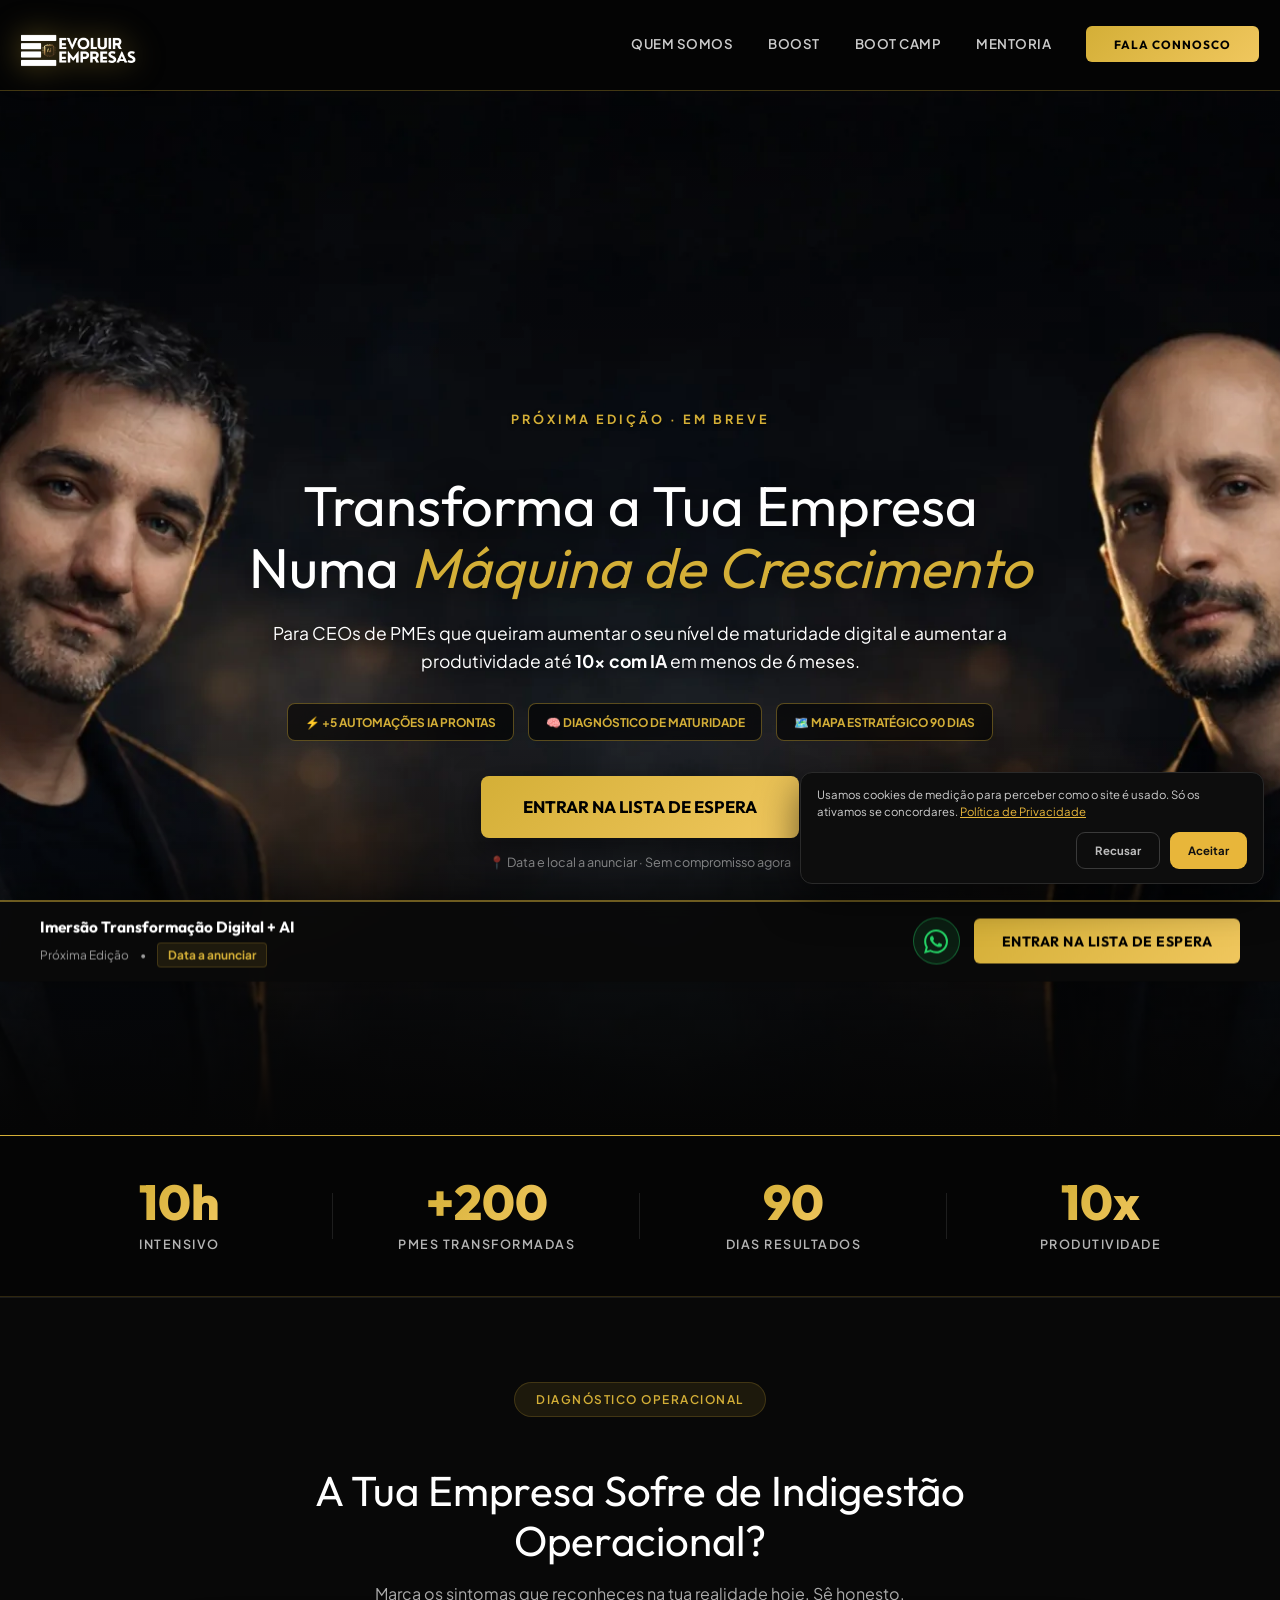
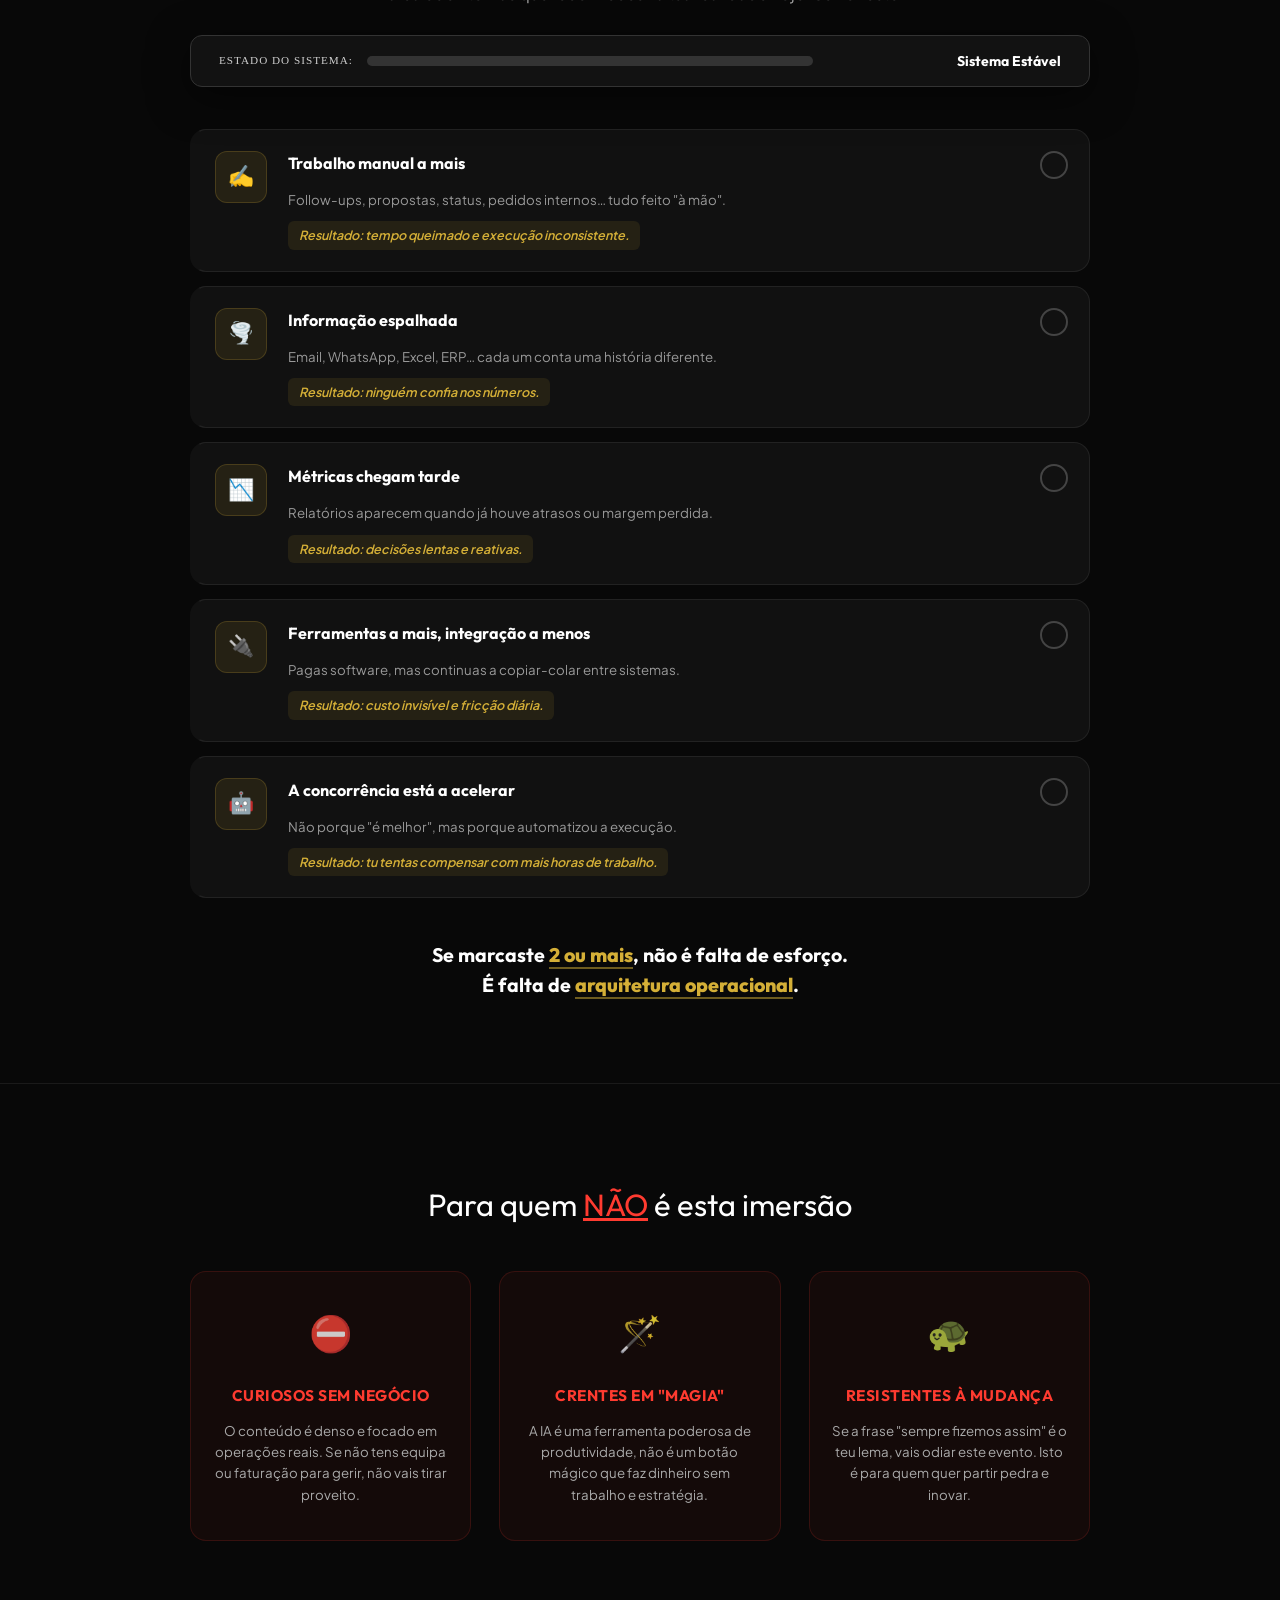
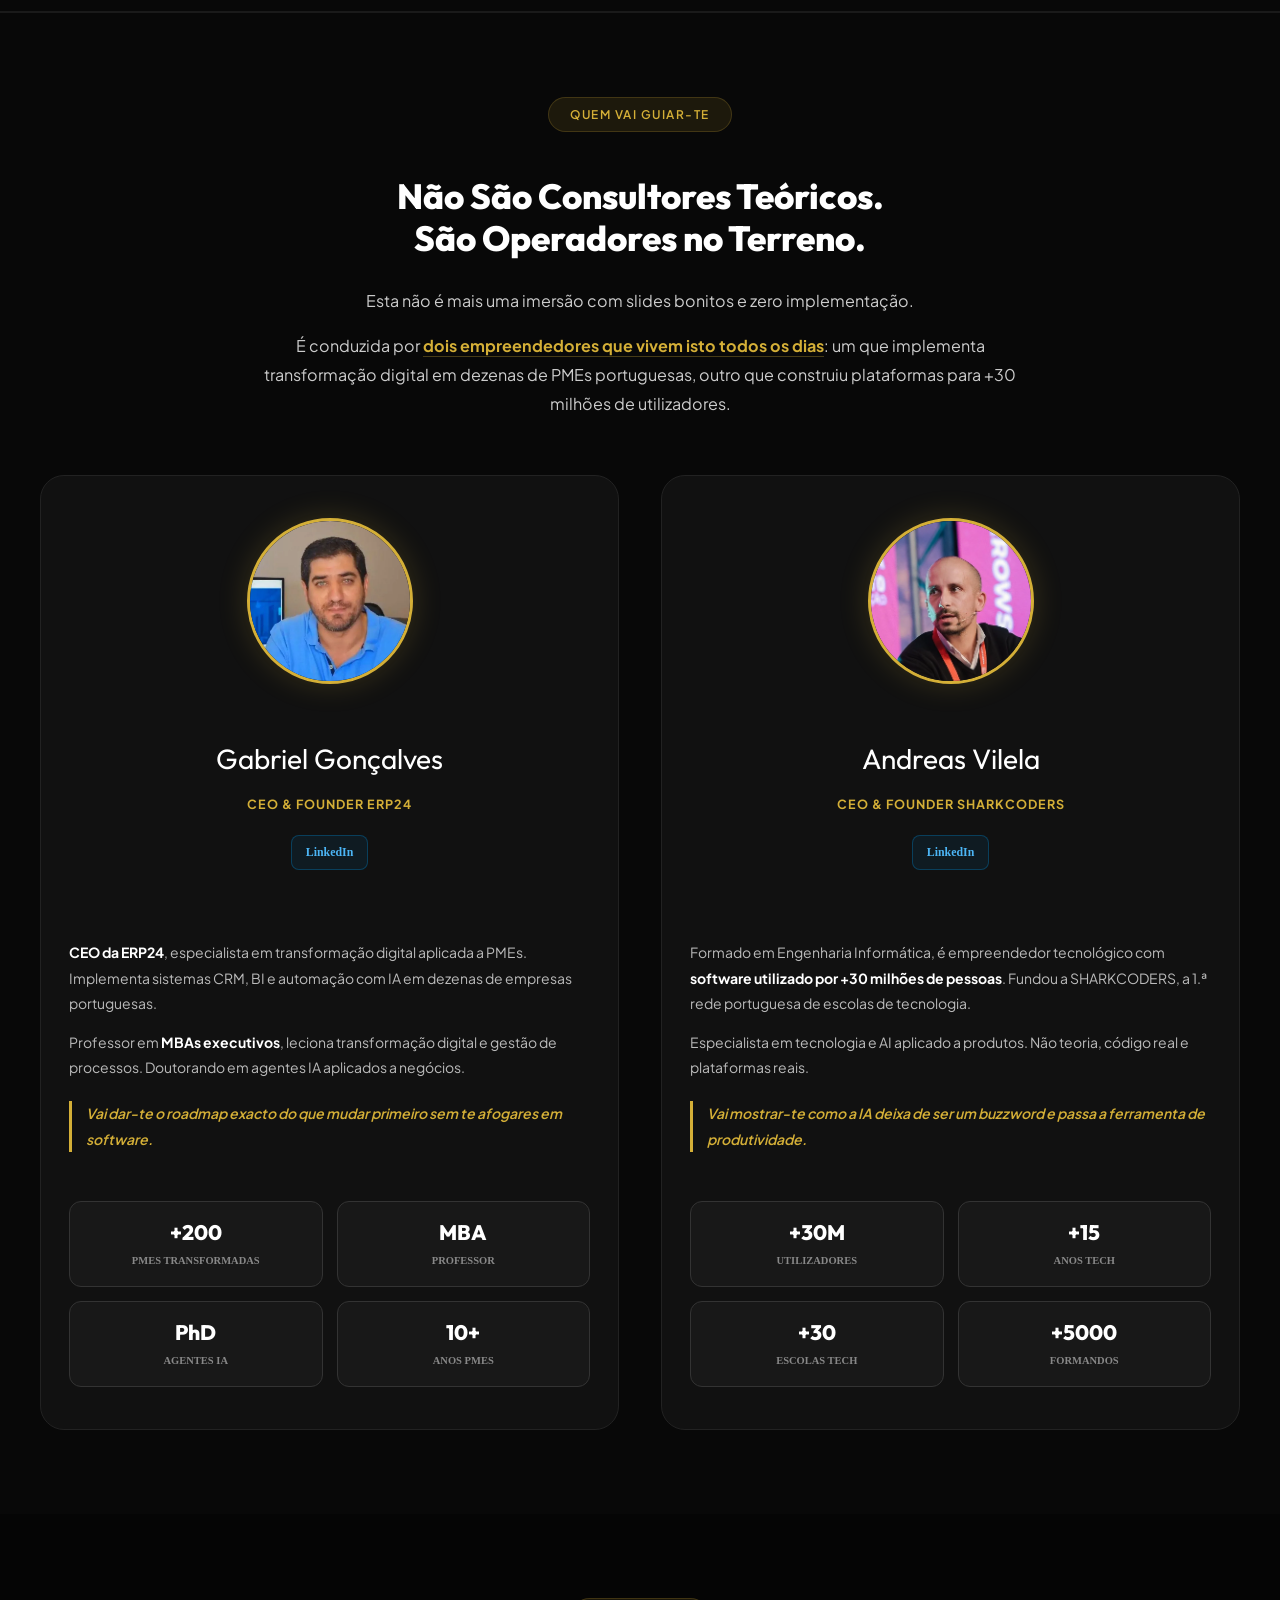
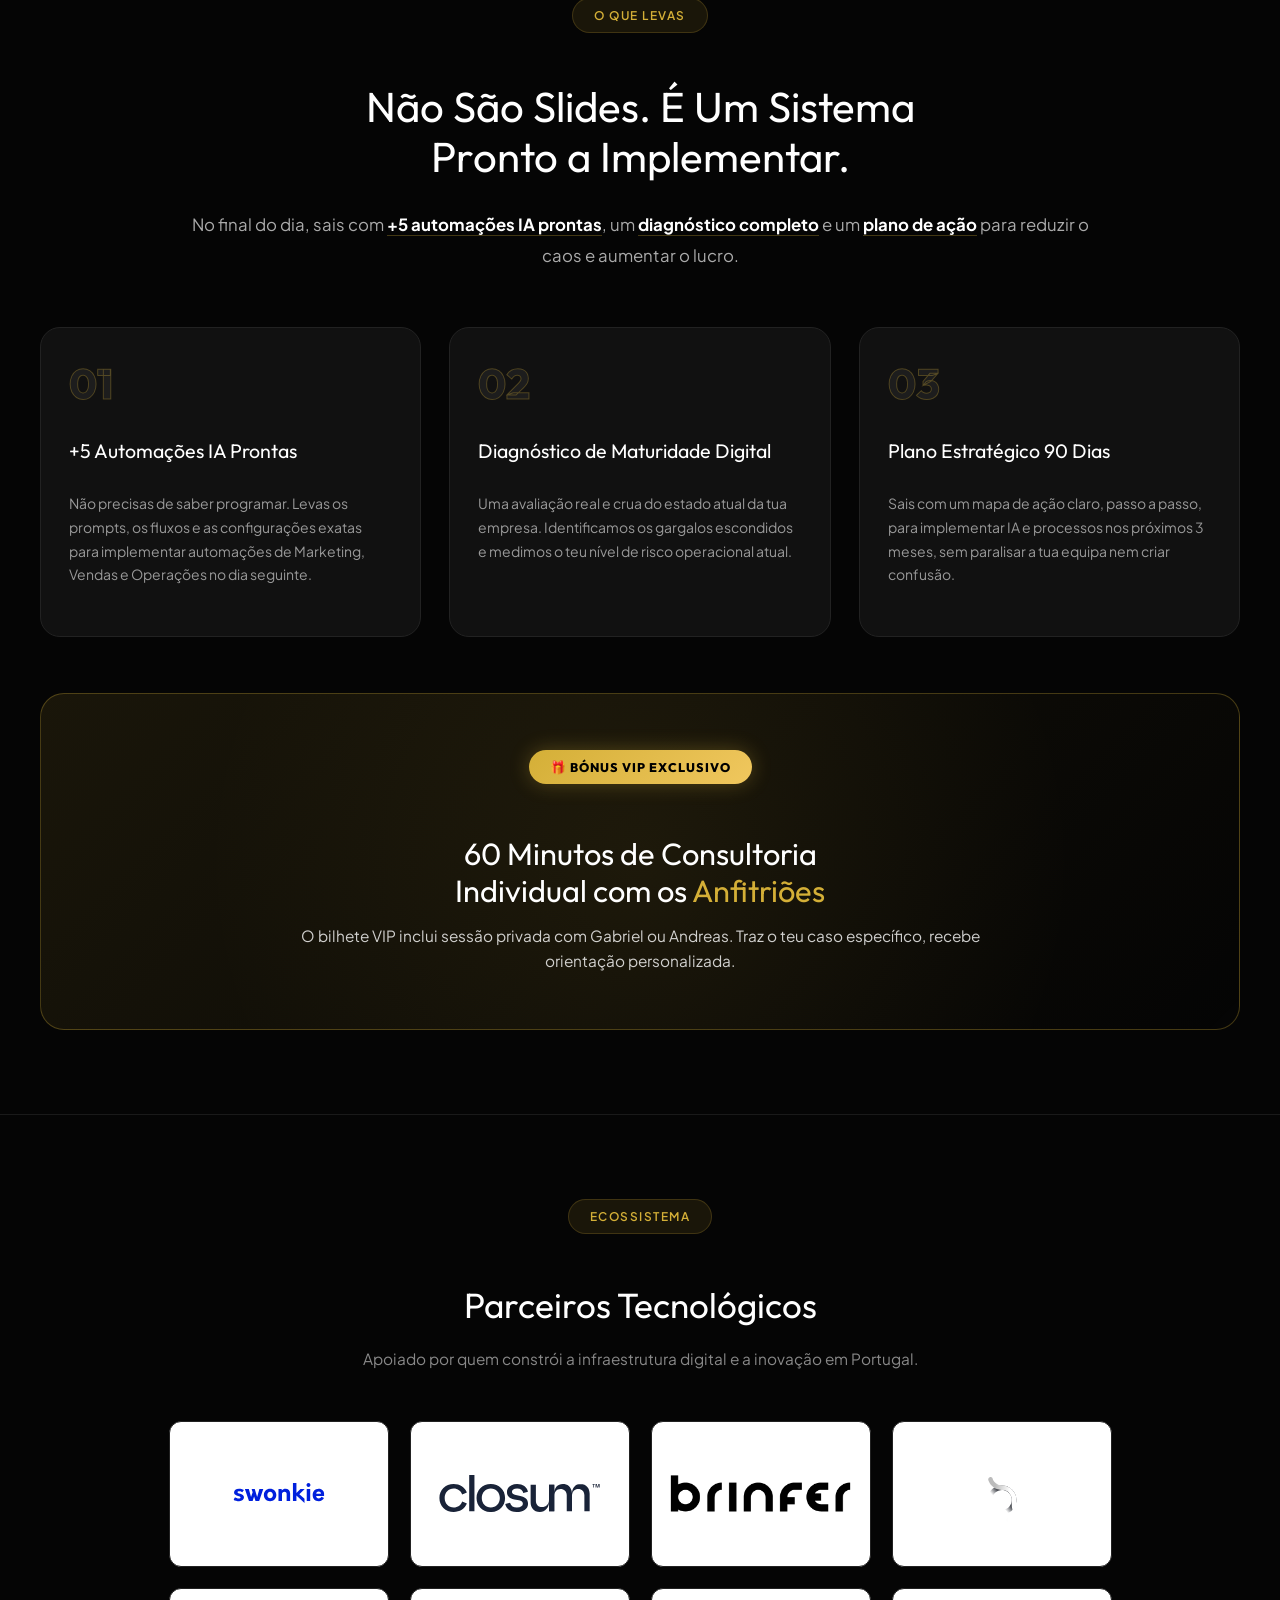
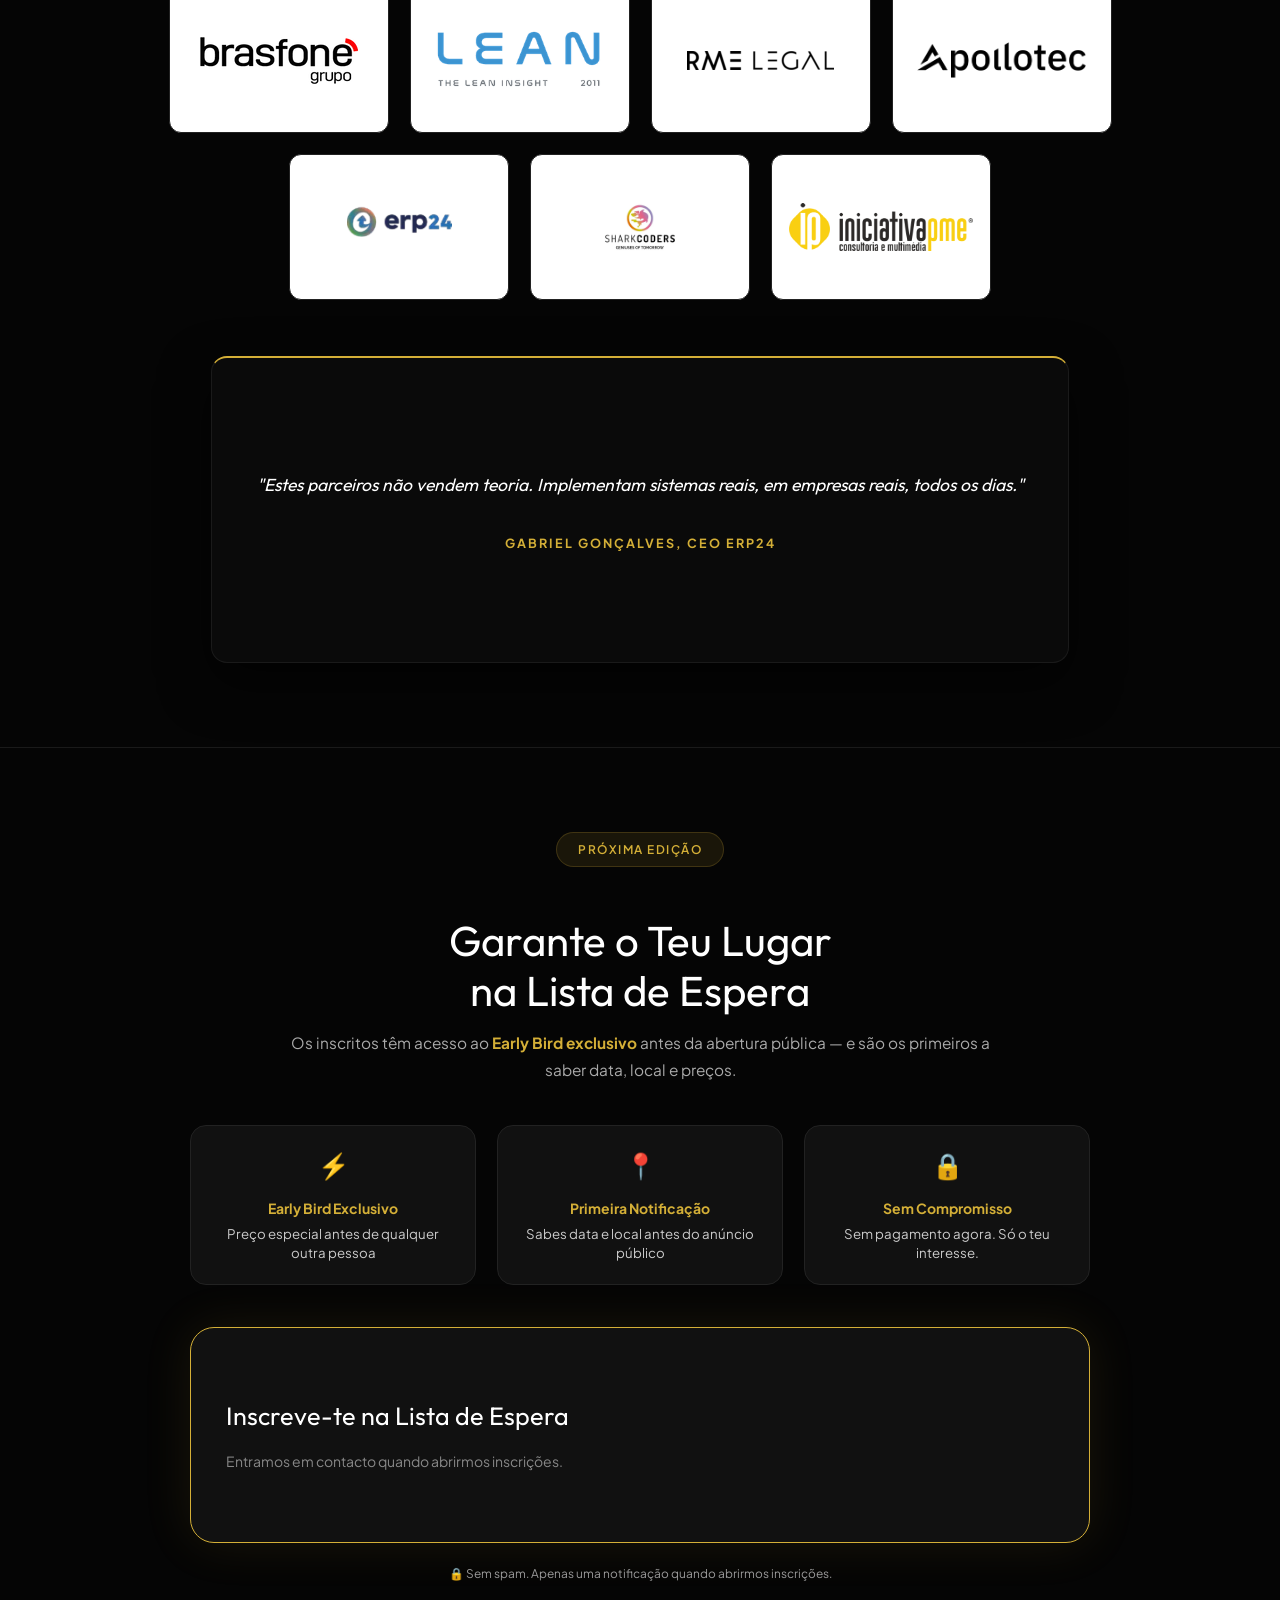
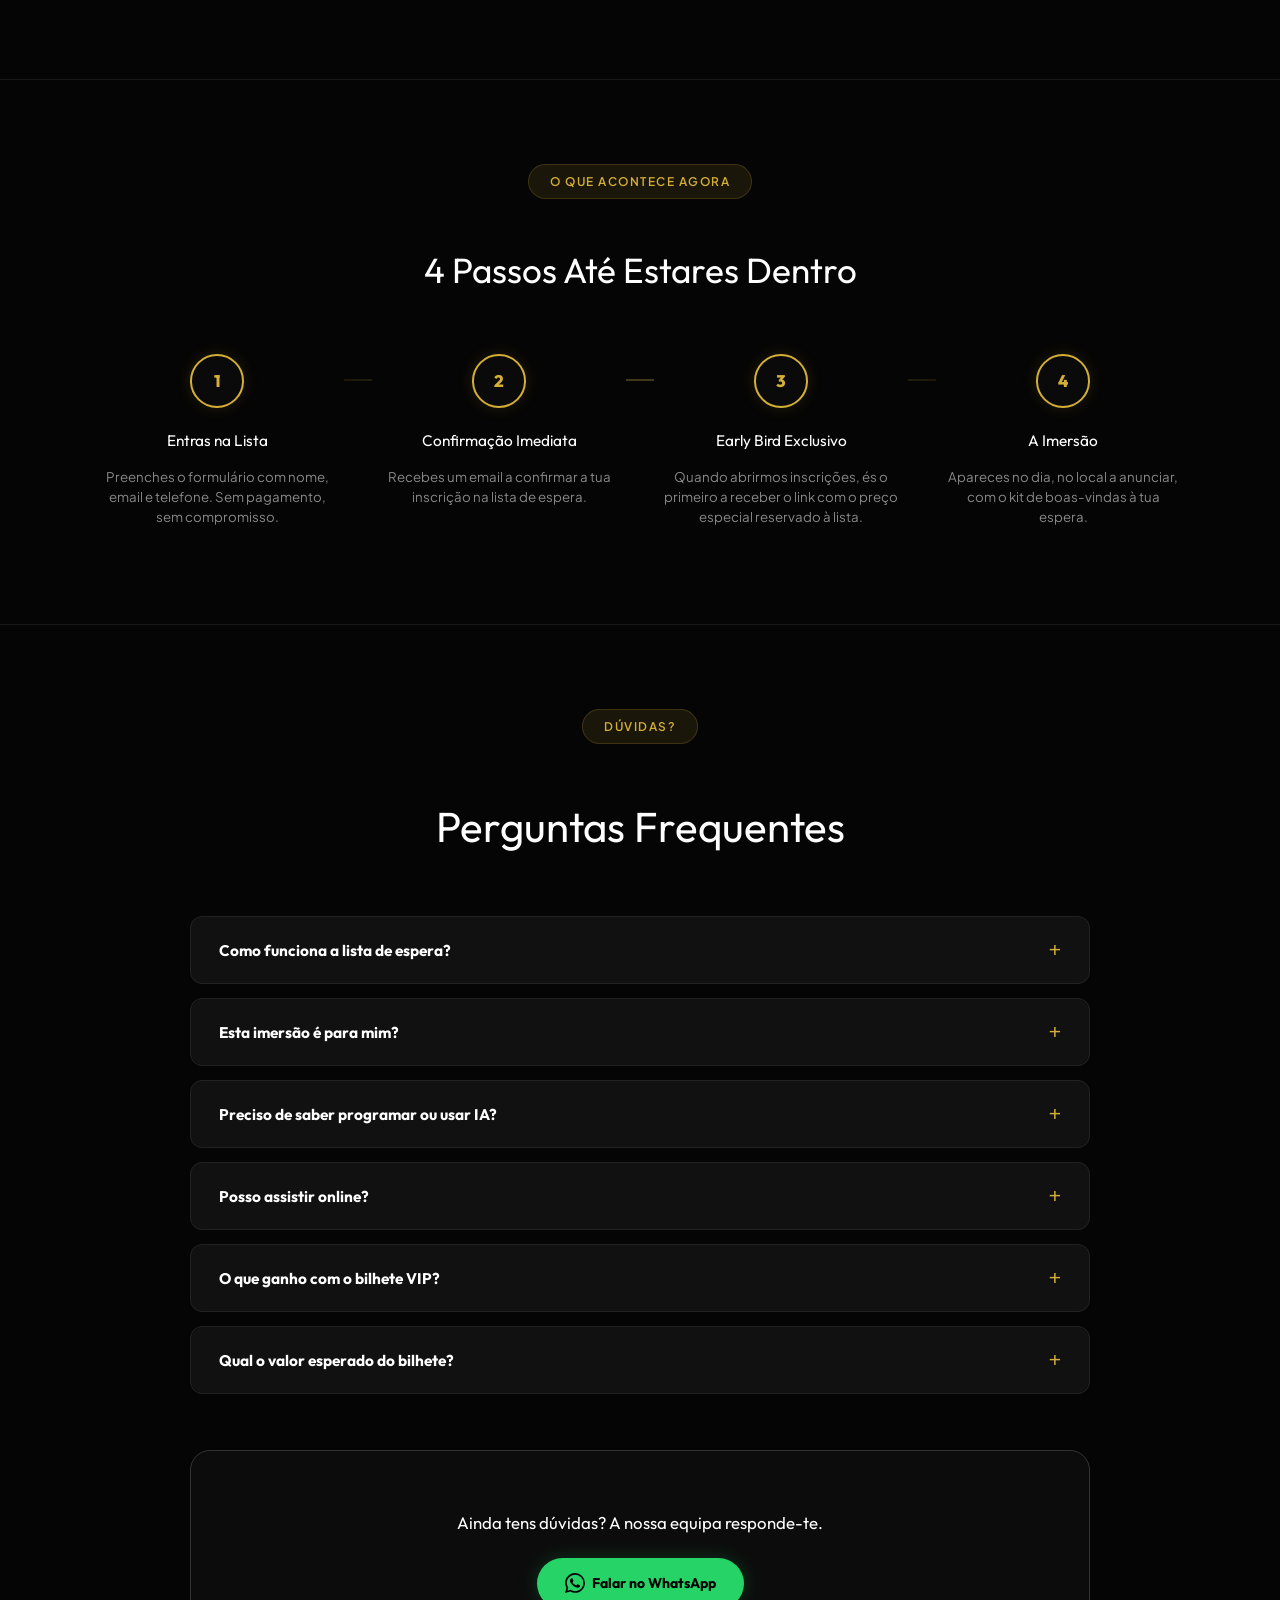
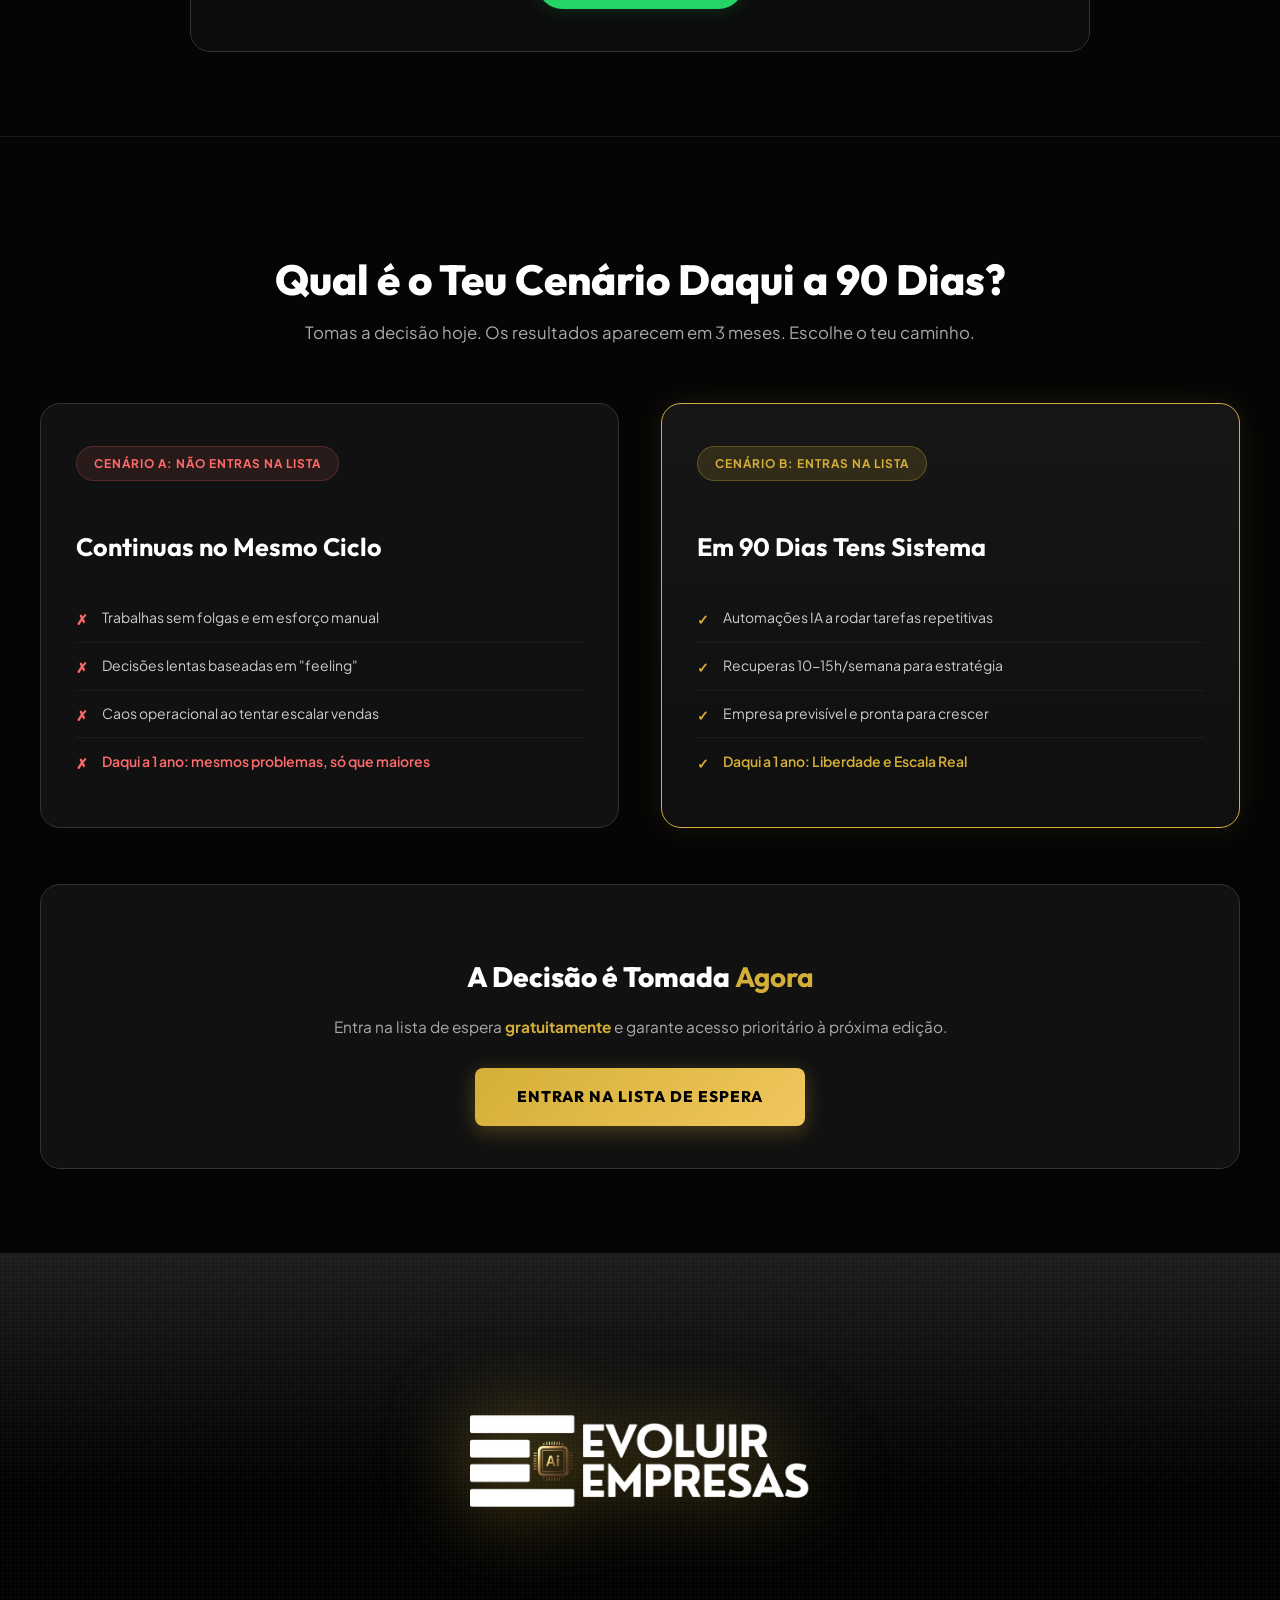
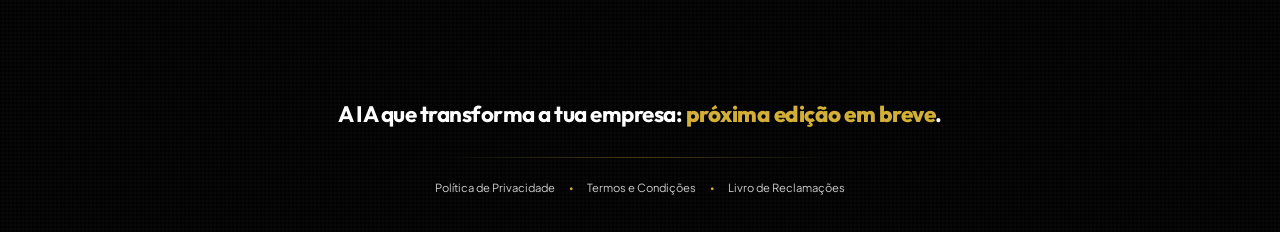
==== commit 44f99750: "Acessibilidade: nomes nos botoes e links de icone, ordem dos titulos, contraste do aviso de privacid" ====
--- a/boost/index.html
+++ b/boost/index.html
@@ -26,7 +26,7 @@
 <link rel="preload" as="font" type="font/woff2" crossorigin href="/assets/fonts/LDIoaomQNQcsA88c7O9yZ4KMCoOg4Ko20yw.woff2">
 <link rel="preload" as="image" fetchpriority="high" href="/assets/img/untitled_design_9_1x.webp" media="(max-width:768px)">
 <link rel="preload" as="image" fetchpriority="high" href="/assets/img/untitled_design_7_1x.webp" media="(min-width:769px)">
-<style>@font-face{font-family:'Outfit';font-style:normal;font-weight:300;font-display:swap;src:url(/assets/fonts/QGYvz_MVcBeNP4NJuktqQ4E.woff2) format('woff2');unicode-range:U+0100-02BA,U+02BD-02C5,U+02C7-02CC,U+02CE-02D7,U+02DD-02FF,U+0304,U+0308,U+0329,U+1D00-1DBF,U+1E00-1E9F,U+1EF2-1EFF,U+2020,U+20A0-20AB,U+20AD-20C4,U+2113,U+2C60-2C7F,U+A720-A7FF}@font-face{font-family:'Outfit';font-style:normal;font-weight:300;font-display:swap;src:url(/assets/fonts/QGYvz_MVcBeNP4NJtEtq.woff2) format('woff2');unicode-range:U+0000-00FF,U+0131,U+0152-0153,U+02BB-02BC,U+02C6,U+02DA,U+02DC,U+0304,U+0308,U+0329,U+2000-206F,U+20AC,U+2122,U+2191,U+2193,U+2212,U+2215,U+FEFF,U+FFFD}@font-face{font-family:'Outfit';font-style:normal;font-weight:400;font-display:swap;src:url(/assets/fonts/QGYvz_MVcBeNP4NJuktqQ4E.woff2) format('woff2');unicode-range:U+0100-02BA,U+02BD-02C5,U+02C7-02CC,U+02CE-02D7,U+02DD-02FF,U+0304,U+0308,U+0329,U+1D00-1DBF,U+1E00-1E9F,U+1EF2-1EFF,U+2020,U+20A0-20AB,U+20AD-20C4,U+2113,U+2C60-2C7F,U+A720-A7FF}@font-face{font-family:'Outfit';font-style:normal;font-weight:400;font-display:swap;src:url(/assets/fonts/QGYvz_MVcBeNP4NJtEtq.woff2) format('woff2');unicode-range:U+0000-00FF,U+0131,U+0152-0153,U+02BB-02BC,U+02C6,U+02DA,U+02DC,U+0304,U+0308,U+0329,U+2000-206F,U+20AC,U+2122,U+2191,U+2193,U+2212,U+2215,U+FEFF,U+FFFD}@font-face{font-family:'Outfit';font-style:normal;font-weight:700;font-display:swap;src:url(/assets/fonts/QGYvz_MVcBeNP4NJuktqQ4E.woff2) format('woff2');unicode-range:U+0100-02BA,U+02BD-02C5,U+02C7-02CC,U+02CE-02D7,U+02DD-02FF,U+0304,U+0308,U+0329,U+1D00-1DBF,U+1E00-1E9F,U+1EF2-1EFF,U+2020,U+20A0-20AB,U+20AD-20C4,U+2113,U+2C60-2C7F,U+A720-A7FF}@font-face{font-family:'Outfit';font-style:normal;font-weight:700;font-display:swap;src:url(/assets/fonts/QGYvz_MVcBeNP4NJtEtq.woff2) format('woff2');unicode-range:U+0000-00FF,U+0131,U+0152-0153,U+02BB-02BC,U+02C6,U+02DA,U+02DC,U+0304,U+0308,U+0329,U+2000-206F,U+20AC,U+2122,U+2191,U+2193,U+2212,U+2215,U+FEFF,U+FFFD}@font-face{font-family:'Outfit';font-style:normal;font-weight:800;font-display:swap;src:url(/assets/fonts/QGYvz_MVcBeNP4NJuktqQ4E.woff2) format('woff2');unicode-range:U+0100-02BA,U+02BD-02C5,U+02C7-02CC,U+02CE-02D7,U+02DD-02FF,U+0304,U+0308,U+0329,U+1D00-1DBF,U+1E00-1E9F,U+1EF2-1EFF,U+2020,U+20A0-20AB,U+20AD-20C4,U+2113,U+2C60-2C7F,U+A720-A7FF}@font-face{font-family:'Outfit';font-style:normal;font-weight:800;font-display:swap;src:url(/assets/fonts/QGYvz_MVcBeNP4NJtEtq.woff2) format('woff2');unicode-range:U+0000-00FF,U+0131,U+0152-0153,U+02BB-02BC,U+02C6,U+02DA,U+02DC,U+0304,U+0308,U+0329,U+2000-206F,U+20AC,U+2122,U+2191,U+2193,U+2212,U+2215,U+FEFF,U+FFFD}@font-face{font-family:'Outfit';font-style:normal;font-weight:900;font-display:swap;src:url(/assets/fonts/QGYvz_MVcBeNP4NJuktqQ4E.woff2) format('woff2');unicode-range:U+0100-02BA,U+02BD-02C5,U+02C7-02CC,U+02CE-02D7,U+02DD-02FF,U+0304,U+0308,U+0329,U+1D00-1DBF,U+1E00-1E9F,U+1EF2-1EFF,U+2020,U+20A0-20AB,U+20AD-20C4,U+2113,U+2C60-2C7F,U+A720-A7FF}@font-face{font-family:'Outfit';font-style:normal;font-weight:900;font-display:swap;src:url(/assets/fonts/QGYvz_MVcBeNP4NJtEtq.woff2) format('woff2');unicode-range:U+0000-00FF,U+0131,U+0152-0153,U+02BB-02BC,U+02C6,U+02DA,U+02DC,U+0304,U+0308,U+0329,U+2000-206F,U+20AC,U+2122,U+2191,U+2193,U+2212,U+2215,U+FEFF,U+FFFD}@font-face{font-family:'Plus Jakarta Sans';font-style:normal;font-weight:400;font-display:swap;src:url(/assets/fonts/LDIoaomQNQcsA88c7O9yZ4KMCoOg4Ko40yyygA.woff2) format('woff2');unicode-range:U+0100-02BA,U+02BD-02C5,U+02C7-02CC,U+02CE-02D7,U+02DD-02FF,U+0304,U+0308,U+0329,U+1D00-1DBF,U+1E00-1E9F,U+1EF2-1EFF,U+2020,U+20A0-20AB,U+20AD-20C4,U+2113,U+2C60-2C7F,U+A720-A7FF}@font-face{font-family:'Plus Jakarta Sans';font-style:normal;font-weight:400;font-display:swap;src:url(/assets/fonts/LDIoaomQNQcsA88c7O9yZ4KMCoOg4Ko20yw.woff2) format('woff2');unicode-range:U+0000-00FF,U+0131,U+0152-0153,U+02BB-02BC,U+02C6,U+02DA,U+02DC,U+0304,U+0308,U+0329,U+2000-206F,U+20AC,U+2122,U+2191,U+2193,U+2212,U+2215,U+FEFF,U+FFFD}@font-face{font-family:'Plus Jakarta Sans';font-style:normal;font-weight:500;font-display:swap;src:url(/assets/fonts/LDIoaomQNQcsA88c7O9yZ4KMCoOg4Ko40yyygA.woff2) format('woff2');unicode-range:U+0100-02BA,U+02BD-02C5,U+02C7-02CC,U+02CE-02D7,U+02DD-02FF,U+0304,U+0308,U+0329,U+1D00-1DBF,U+1E00-1E9F,U+1EF2-1EFF,U+2020,U+20A0-20AB,U+20AD-20C4,U+2113,U+2C60-2C7F,U+A720-A7FF}@font-face{font-family:'Plus Jakarta Sans';font-style:normal;font-weight:500;font-display:swap;src:url(/assets/fonts/LDIoaomQNQcsA88c7O9yZ4KMCoOg4Ko20yw.woff2) format('woff2');unicode-range:U+0000-00FF,U+0131,U+0152-0153,U+02BB-02BC,U+02C6,U+02DA,U+02DC,U+0304,U+0308,U+0329,U+2000-206F,U+20AC,U+2122,U+2191,U+2193,U+2212,U+2215,U+FEFF,U+FFFD}@font-face{font-family:'Plus Jakarta Sans';font-style:normal;font-weight:600;font-display:swap;src:url(/assets/fonts/LDIoaomQNQcsA88c7O9yZ4KMCoOg4Ko40yyygA.woff2) format('woff2');unicode-range:U+0100-02BA,U+02BD-02C5,U+02C7-02CC,U+02CE-02D7,U+02DD-02FF,U+0304,U+0308,U+0329,U+1D00-1DBF,U+1E00-1E9F,U+1EF2-1EFF,U+2020,U+20A0-20AB,U+20AD-20C4,U+2113,U+2C60-2C7F,U+A720-A7FF}@font-face{font-family:'Plus Jakarta Sans';font-style:normal;font-weight:600;font-display:swap;src:url(/assets/fonts/LDIoaomQNQcsA88c7O9yZ4KMCoOg4Ko20yw.woff2) format('woff2');unicode-range:U+0000-00FF,U+0131,U+0152-0153,U+02BB-02BC,U+02C6,U+02DA,U+02DC,U+0304,U+0308,U+0329,U+2000-206F,U+20AC,U+2122,U+2191,U+2193,U+2212,U+2215,U+FEFF,U+FFFD}@font-face{font-family:'Plus Jakarta Sans';font-style:normal;font-weight:700;font-display:swap;src:url(/assets/fonts/LDIoaomQNQcsA88c7O9yZ4KMCoOg4Ko40yyygA.woff2) format('woff2');unicode-range:U+0100-02BA,U+02BD-02C5,U+02C7-02CC,U+02CE-02D7,U+02DD-02FF,U+0304,U+0308,U+0329,U+1D00-1DBF,U+1E00-1E9F,U+1EF2-1EFF,U+2020,U+20A0-20AB,U+20AD-20C4,U+2113,U+2C60-2C7F,U+A720-A7FF}@font-face{font-family:'Plus Jakarta Sans';font-style:normal;font-weight:700;font-display:swap;src:url(/assets/fonts/LDIoaomQNQcsA88c7O9yZ4KMCoOg4Ko20yw.woff2) format('woff2');unicode-range:U+0000-00FF,U+0131,U+0152-0153,U+02BB-02BC,U+02C6,U+02DA,U+02DC,U+0304,U+0308,U+0329,U+2000-206F,U+20AC,U+2122,U+2191,U+2193,U+2212,U+2215,U+FEFF,U+FFFD}@font-face{font-family:'Space Mono';font-style:normal;font-weight:400;font-display:swap;src:url(/assets/fonts/i7dPIFZifjKcF5UAWdDRYE98RWq7.woff2) format('woff2');unicode-range:U+0100-02BA,U+02BD-02C5,U+02C7-02CC,U+02CE-02D7,U+02DD-02FF,U+0304,U+0308,U+0329,U+1D00-1DBF,U+1E00-1E9F,U+1EF2-1EFF,U+2020,U+20A0-20AB,U+20AD-20C4,U+2113,U+2C60-2C7F,U+A720-A7FF}@font-face{font-family:'Space Mono';font-style:normal;font-weight:400;font-display:swap;src:url(/assets/fonts/i7dPIFZifjKcF5UAWdDRYEF8RQ.woff2) format('woff2');unicode-range:U+0000-00FF,U+0131,U+0152-0153,U+02BB-02BC,U+02C6,U+02DA,U+02DC,U+0304,U+0308,U+0329,U+2000-206F,U+20AC,U+2122,U+2191,U+2193,U+2212,U+2215,U+FEFF,U+FFFD}@font-face{font-family:'Space Mono';font-style:normal;font-weight:700;font-display:swap;src:url(/assets/fonts/i7dMIFZifjKcF5UAWdDRaPpZUFuaHjyV.woff2) format('woff2');unicode-range:U+0100-02BA,U+02BD-02C5,U+02C7-02CC,U+02CE-02D7,U+02DD-02FF,U+0304,U+0308,U+0329,U+1D00-1DBF,U+1E00-1E9F,U+1EF2-1EFF,U+2020,U+20A0-20AB,U+20AD-20C4,U+2113,U+2C60-2C7F,U+A720-A7FF}@font-face{font-family:'Space Mono';font-style:normal;font-weight:700;font-display:swap;src:url(/assets/fonts/i7dMIFZifjKcF5UAWdDRaPpZUFWaHg.woff2) format('woff2');unicode-range:U+0000-00FF,U+0131,U+0152-0153,U+02BB-02BC,U+02C6,U+02DA,U+02DC,U+0304,U+0308,U+0329,U+2000-206F,U+20AC,U+2122,U+2191,U+2193,U+2212,U+2215,U+FEFF,U+FFFD}.ev-cookies{position:fixed;left:auto;right:16px;bottom:16px;z-index:99999;max-width:430px;background:#0d0d0d;border:1px solid #2a2a2a;border-radius:12px;padding:14px 16px;display:flex;gap:12px;align-items:center;flex-wrap:wrap;box-shadow:0 14px 40px rgba(0,0,0,.6);font-family:'Plus Jakarta Sans',system-ui,sans-serif}.ev-cookies p{margin:0;flex:1 1 100%;color:#cfcfcf;font-size:.8125rem;line-height:1.45}.ev-cookies a{color:#e8b63a;text-decoration:underline}.ev-cookies button{border:0;border-radius:9px;padding:10px 18px;font-weight:700;cursor:pointer;font-size:.8125rem;font-family:inherit}.ev-cookies .ev-sim{background:#e8b63a;color:#111}.ev-cookies .ev-nao{background:transparent;color:#bdbdbd;border:1px solid #3a3a3a}.ev-cookies div{display:flex;gap:10px;margin-left:auto}@media(max-width:640px){.ev-cookies{left:12px;right:12px;max-width:none}.ev-cookies button{flex:1}}:root{--primary:#2fc6f6 !important;--primary-darken-1:hsl(194.47,92%,55%);--primary-darken-2:hsl(194.47,92%,52%);--primary-darken-3:hsl(194.47,92%,47%);--primary-lighten-1:hsl(194.47,92%,67%);--primary-opacity-0:rgba(47,198,246,0);--primary-opacity-0_05:rgba(47,198,246,0.05);--primary-opacity-0_1:rgba(47,198,246,0.1);--primary-opacity-0_15:rgba(47,198,246,0.15);--primary-opacity-0_2:rgba(47,198,246,0.2);--primary-opacity-0_25:rgba(47,198,246,0.25);--primary-opacity-0_3:rgba(47,198,246,0.3);--primary-opacity-0_35:rgba(47,198,246,0.35);--primary-opacity-0_4:rgba(47,198,246,0.4);--primary-opacity-0_45:rgba(47,198,246,0.45);--primary-opacity-0_5:rgba(47,198,246,0.5);--primary-opacity-0_55:rgba(47,198,246,0.55);--primary-opacity-0_6:rgba(47,198,246,0.6);--primary-opacity-0_65:rgba(47,198,246,0.65);--primary-opacity-0_7:rgba(47,198,246,0.7);--primary-opacity-0_75:rgba(47,198,246,0.75);--primary-opacity-0_8:rgba(47,198,246,0.8);--primary-opacity-0_85:rgba(47,198,246,0.85);--primary-opacity-0_9:rgba(47,198,246,0.9);--primary-opacity-0_95:rgba(47,198,246,0.95);--theme-color-main:hsl(194.47,20%,20%);--theme-color-secondary:hsl(194.47,20%,80%);--theme-color-title:hsl(194.47,20%,20%);--theme-color-strict-inverse:#ffffff}html{font-size:14px}body{font-size:1rem}.g-font-size-default{font-size:1rem}main.landing-public-mode{line-height:1.6;font-weight:400}.landing-public-mode .h1,.landing-public-mode .h2,.landing-public-mode .h3,.landing-public-mode .h4,.landing-public-mode .h5,.landing-public-mode .h6,.landing-public-mode .h7,.landing-public-mode h1,.landing-public-mode h2,.landing-public-mode h3,.landing-public-mode h4,.landing-public-mode h5,.landing-public-mode h6{font-weight:400}body{padding-top:90px !important;margin:0 !important}@media(max-width:968px){body{padding-top:70px !important}}main.landing-public-mode{padding-top:0 !important}:root{--gold-primary:#D4AF37;--gold-gradient:linear-gradient(135deg,#D4AF37 0%,#F0C75E 100%)}.workshop-header{background-color:rgba(5,5,5,0.95);backdrop-filter:blur(10px);height:90px;padding:0 1.5rem;position:fixed;top:0;left:0;right:0;z-index:99999;border-bottom:1px solid rgba(212,175,55,0.3);display:flex;align-items:center}.workshop-header-container{max-width:1400px;width:100%;margin:0 auto;display:flex;justify-content:space-between;align-items:center}.workshop-header-logo img{height:115px;width:auto;position:relative;top:15px;filter:drop-shadow(0 0 15px rgba(212,175,55,0.5));transition:all 0.3s ease}.workshop-header-logo:hover img{transform:scale(1.05);filter:drop-shadow(0 0 25px rgba(212,175,55,0.8))}.workshop-header-nav{display:flex;align-items:center;gap:2.5rem;list-style:none;margin:0;padding:0}.workshop-header-nav li a.nav-link{color:#fff;text-decoration:none;font-family:'Plus Jakarta Sans',sans-serif;font-size:0.95rem;font-weight:600;text-transform:uppercase;letter-spacing:0.5px;opacity:0.8;transition:all 0.3s ease;border-bottom:2px solid transparent;padding-bottom:2px}.workshop-header-nav li a.nav-link:hover{color:var(--gold-primary);opacity:1;border-bottom:2px solid var(--gold-primary)}ul.workshop-header-nav li a.workshop-header-cta{padding:0.75rem 2rem !important;background:var(--gold-gradient) !important;color:#000 !important;border-radius:6px !important;font-family:'Outfit',sans-serif !important;font-size:0.85rem !important;font-weight:700 !important;text-transform:uppercase !important;letter-spacing:1px !important;opacity:1 !important;text-decoration:none !important;border:none !important;transition:all 0.3s !important}ul.workshop-header-nav li a.workshop-header-cta:hover{transform:translateY(-3px) !important;box-shadow:0 0 25px rgba(212,175,55,0.6) !important}.hamburger{display:none;cursor:pointer;background:transparent;border:none;z-index:1002;padding:10px}.bar{display:block;width:25px;height:3px;margin:5px auto;background-color:var(--gold-primary);border-radius:2px;transition:all 0.3s ease-in-out}.hamburger.active .bar:nth-child(2){opacity:0}.hamburger.active .bar:nth-child(1){transform:translateY(8px) rotate(45deg)}.hamburger.active .bar:nth-child(3){transform:translateY(-8px) rotate(-45deg)}@media(max-width:968px){.workshop-header{height:70px;padding:0 1rem}.workshop-header-logo img{height:90px;top:10px}.hamburger{display:block}.workshop-header-nav{position:fixed;left:-100%;top:70px;flex-direction:column;gap:1.5rem;background-color:rgba(5,5,5,0.98);backdrop-filter:blur(15px);width:100%;text-align:center;padding:3rem 2rem;border-bottom:1px solid var(--gold-primary);height:calc(100vh - 70px);overflow-y:auto;transition:0.4s cubic-bezier(0.4,0,0.2,1)}.workshop-header-nav.active{left:0}.workshop-header-nav li a.nav-link{font-size:1.3rem;display:block;padding:15px 0;border-bottom:1px solid rgba(255,255,255,0.08)}ul.workshop-header-nav li a.workshop-header-cta{display:inline-block !important;width:100% !important;margin-top:2rem !important;padding:1rem !important}}.workshop-hero{background-color:#050505;color:#fff;padding:12rem 1.5rem 8rem;position:relative;overflow:hidden;border-bottom:1px solid #D4AF37;min-height:85vh;display:flex;align-items:center;justify-content:center;font-family:'Plus Jakarta Sans',sans-serif;background-image:url('/assets/img/untitled_design_7_1x.webp');background-repeat:no-repeat;background-size:cover;background-position:center 15%}.workshop-hero::after{content:'';position:absolute;top:0;left:0;width:100%;height:100%;background:linear-gradient(to bottom,rgba(0,0,0,0.3) 0%,rgba(0,0,0,0) 30%,rgba(0,0,0,0) 60%,rgba(5,5,5,1) 100%);z-index:1;pointer-events:none}.mobile-hero-visual{display:none}.workshop-hero-container{max-width:900px;margin:0 auto;text-align:center;position:relative;z-index:10}.workshop-hero-headline{font-family:'Outfit',sans-serif;font-size:4rem;font-weight:800;line-height:1.1;margin-bottom:1.5rem;color:#fff;text-shadow:0 4px 30px rgba(0,0,0,0.8)}.workshop-hero-headline .highlight{color:#D4AF37;font-style:italic}.workshop-hero-promise{font-size:1.25rem;line-height:1.6;color:#fff;margin-bottom:2rem;max-width:800px;margin-left:auto;margin-right:auto;text-shadow:0 2px 15px rgba(0,0,0,1)}.hero-deliverables-grid{display:flex;justify-content:center;gap:1rem;margin-top:1.5rem;flex-wrap:wrap}.deliverable-tag{background:rgba(0,0,0,0.6);border:1px solid rgba(212,175,55,0.4);padding:0.6rem 1.2rem;border-radius:8px;display:flex;align-items:center;gap:0.6rem;backdrop-filter:blur(10px)}.tag-text{font-family:'Plus Jakarta Sans',sans-serif;font-size:0.85rem;font-weight:700;color:#D4AF37;text-transform:uppercase}a.workshop-hero-button{padding:1.25rem 3rem;font-family:'Outfit',sans-serif;font-size:1.2rem;font-weight:700;text-transform:uppercase;border-radius:8px;text-decoration:none !important;display:inline-block;background:linear-gradient(135deg,#D4AF37 0%,#F0C75E 100%);color:#000 !important;margin-top:2.5rem;box-shadow:0 10px 30px rgba(0,0,0,0.5);transition:transform 0.3s ease}a.workshop-hero-button:hover{transform:translateY(-3px)}.hero-waitlist-note{margin-top:1rem;font-family:'Plus Jakarta Sans',sans-serif;font-size:0.9rem;color:rgba(255,255,255,0.5)}@media (max-width:968px){.workshop-hero{display:block;padding:0 0 4rem 0;min-height:auto;background-image:none !important}.workshop-hero::after{display:none}.mobile-hero-visual{display:block;width:100%;height:60vh;background-image:url('/assets/img/untitled_design_9_1x.webp');background-size:cover;background-position:center top;position:relative;z-index:0;-webkit-mask-image:linear-gradient(to bottom,black 85%,transparent 100%);mask-image:linear-gradient(to bottom,black 85%,transparent 100%)}.workshop-hero-container{padding:0 1.5rem;margin-top:-2rem}.workshop-hero-headline{font-size:2.4rem}.deliverable-tag{width:100%;justify-content:center}}.workshop-stats{background-color:#050505;padding:3rem 1.5rem;border-bottom:1px solid rgba(212,175,55,0.2);position:relative;z-index:10}.workshop-stats-container{max-width:1200px;margin:0 auto;display:grid;grid-template-columns:repeat(4,1fr);gap:2rem;align-items:center}.workshop-stat-item{text-align:center;position:relative}.workshop-stat-item:not(:last-child)::after{content:'';position:absolute;right:-1rem;top:20%;height:60%;width:1px;background:rgba(255,255,255,0.1);display:block}.workshop-stat-number{font-family:'Outfit',sans-serif;font-size:3.5rem;font-weight:800;line-height:1;margin-bottom:0.5rem;background:linear-gradient(135deg,#D4AF37 0%,#F0C75E 100%);-webkit-background-clip:text;-webkit-text-fill-color:transparent;display:inline-block}.workshop-stat-label{font-family:'Plus Jakarta Sans',sans-serif;font-size:0.9rem;color:rgba(255,255,255,0.7);font-weight:600;text-transform:uppercase;letter-spacing:1.5px}@media (max-width:768px){.workshop-stats{padding:2.5rem 1.5rem}.workshop-stats-container{grid-template-columns:repeat(2,1fr);gap:2.5rem 1rem}.workshop-stat-item:not(:last-child)::after{display:none}.workshop-stat-number{font-size:2.5rem}.workshop-stat-label{font-size:0.75rem}}.workshop-sticky{position:fixed;bottom:0;left:0;right:0;background:rgba(10,10,10,0.95);backdrop-filter:blur(10px);border-top:1px solid #D4AF37;padding:1rem 1.5rem;z-index:9999;transform:translateY(100%);transition:transform 0.4s cubic-bezier(0.4,0,0.2,1);box-shadow:0 -10px 40px rgba(0,0,0,0.5)}.workshop-sticky.visible{transform:translateY(0)}.workshop-sticky-container{max-width:1200px;margin:0 auto;display:flex;justify-content:space-between;align-items:center;gap:2rem}.workshop-sticky-info{display:flex;align-items:center;gap:2rem}.workshop-sticky-text{font-family:'Plus Jakarta Sans',sans-serif;color:#fff}.workshop-sticky-title{font-family:'Outfit',sans-serif;font-size:1.1rem;font-weight:700;margin-bottom:0.2rem;color:#fff}.workshop-sticky-subtitle{font-size:0.85rem;color:rgba(255,255,255,0.6);display:flex;align-items:center;gap:0.8rem}.sticky-badge{color:#D4AF37;font-weight:700;background:rgba(212,175,55,0.1);padding:2px 10px;border-radius:4px;border:1px solid rgba(212,175,55,0.2)}.workshop-sticky-actions{display:flex;align-items:center;gap:1rem}.workshop-sticky-cta{padding:0.8rem 2rem;background:linear-gradient(135deg,#D4AF37 0%,#F0C75E 100%);color:#000 !important;border:none;border-radius:6px;font-family:'Outfit',sans-serif;font-weight:700;font-size:1rem;cursor:pointer;transition:all 0.3s;text-transform:uppercase;letter-spacing:0.5px;text-decoration:none !important;white-space:nowrap}.workshop-sticky-cta:hover{transform:translateY(-2px);box-shadow:0 0 20px rgba(212,175,55,0.4);background:linear-gradient(135deg,#E5C158 0%,#FFD700 100%)}.workshop-sticky-whatsapp{display:flex;align-items:center;justify-content:center;width:45px;height:45px;background:rgba(37,211,102,0.1);border:1px solid rgba(37,211,102,0.4);border-radius:50%;transition:all 0.3s}.workshop-sticky-whatsapp:hover{background:#25D366;transform:scale(1.1)}.workshop-sticky-whatsapp svg{width:24px;height:24px;fill:#25D366}.workshop-sticky-whatsapp:hover svg{fill:#000}@media (max-width:968px){.workshop-sticky-container{flex-direction:column;gap:1rem;text-align:center}.workshop-sticky-info{flex-direction:column;gap:0.8rem}.workshop-sticky-actions{width:100%;justify-content:center}.workshop-sticky-cta{width:100%;text-align:center}}.workshop-problem{background-color:#080808;padding:6rem 1.5rem;position:relative;border-top:1px solid #1A1A1A;z-index:5;width:100%;display:block;box-sizing:border-box;color:#FFF}.workshop-problem-container{max-width:900px;margin:0 auto;position:relative}.workshop-section-header{text-align:center;margin-bottom:3.5rem}.workshop-section-badge{display:inline-block;background:rgba(212,175,55,0.1);color:#D4AF37;padding:0.5rem 1.5rem;border-radius:30px;font-family:'Plus Jakarta Sans',sans-serif;font-size:0.85rem;font-weight:600;text-transform:uppercase;letter-spacing:1.5px;margin-bottom:1rem;border:1px solid rgba(212,175,55,0.2)}.workshop-section-title{font-family:'Outfit',sans-serif;font-size:3rem;font-weight:800;line-height:1.2;margin-bottom:1rem}.workshop-section-subtitle{font-family:'Plus Jakarta Sans',sans-serif;font-size:1.15rem;line-height:1.6;color:#AAA;max-width:700px;margin:0 auto}.workshop-diagnostic-bar{background:rgba(20,20,20,0.95);backdrop-filter:blur(15px);border:1px solid #333;padding:1rem 2rem;border-radius:12px;margin-bottom:3rem;display:flex;align-items:center;justify-content:space-between;gap:2rem;box-shadow:0 10px 40px rgba(0,0,0,0.5);position:sticky;top:100px;z-index:900;transition:all 0.3s ease}.diagnostic-status{display:flex;align-items:center;gap:1rem;flex:1}.diagnostic-meter{height:10px;background:#333;border-radius:5px;flex:1;overflow:hidden;position:relative}.diagnostic-fill{height:100%;width:0%;background:#4CAF50;transition:width 0.5s cubic-bezier(0.4,0,0.2,1),background 0.3s ease;border-radius:5px;box-shadow:0 0 10px currentColor}.diagnostic-text{font-family:'Outfit',sans-serif;font-weight:700;font-size:1rem;min-width:220px;text-align:right;transition:color 0.3s ease}@keyframes violent-shake{0%,100%{transform:translateX(0) rotate(0)}10%,30%,50%,70%,90%{transform:translateX(-4px) rotate(-1deg)}20%,40%,60%,80%{transform:translateX(4px) rotate(1deg)}}@keyframes overload-flash{0%{background-color:#FF5252;box-shadow:0 0 20px #FF5252;border-color:#FF5252}50%{background-color:#ffcccb;box-shadow:0 0 80px 20px rgba(255,82,82,0.8),inset 0 0 30px #ffffff;border-color:#ffffff;transform:scale(1.02)}100%{background-color:#990000;box-shadow:0 0 40px rgba(255,0,0,0.6);border-color:#ff3333;transform:scale(1)}}@keyframes emergency-pulse{0%{box-shadow:0 0 30px rgba(255,0,0,0.5);border-color:#ff3333}50%{box-shadow:0 0 60px rgba(255,0,0,0.8),inset 0 0 20px rgba(255,50,50,0.3);border-color:#ff0000}100%{box-shadow:0 0 30px rgba(255,0,0,0.5);border-color:#ff3333}}.system-meltdown{animation:violent-shake 0.6s cubic-bezier(.36,.07,.19,.97) both,overload-flash 0.8s ease-out forwards,emergency-pulse 2s ease-in-out 0.8s infinite;background-color:#990000 !important;color:#fff !important}.system-meltdown .diagnostic-text{color:#fff !important}.workshop-checklist{display:flex;flex-direction:column;gap:1rem;margin-bottom:3rem}.workshop-checklist-item{background:#111;border:1px solid #222;border-left:4px solid transparent;border-radius:16px;padding:1.5rem;display:flex;align-items:flex-start;gap:1.5rem;cursor:pointer;transition:all 0.2s ease-in-out;user-select:none;position:relative}.workshop-checklist-item:hover{border-color:#D4AF37;border-left-color:#D4AF37;background:#161616;transform:translateY(-2px)}.workshop-checklist-item.checked{background:rgba(212,175,55,0.05);border-color:#D4AF37;border-left-color:#D4AF37}.workshop-item-icon{min-width:50px;height:50px;background:rgba(212,175,55,0.1);border:1px solid rgba(212,175,55,0.2);border-radius:12px;display:flex;align-items:center;justify-content:center;font-size:1.5rem;color:#D4AF37;flex-shrink:0}.workshop-checklist-content{flex:1;padding-right:2rem}.workshop-checklist-heading{font-family:'Outfit',sans-serif;font-size:1.15rem;font-weight:700;color:#FFF;margin-bottom:0.4rem;display:block}.workshop-checklist-desc{font-family:'Plus Jakarta Sans',sans-serif;font-size:0.95rem;color:#999;line-height:1.5;margin-bottom:0.8rem}.workshop-checklist-result{font-family:'Plus Jakarta Sans',sans-serif;font-size:0.9rem;font-weight:600;color:#D4AF37;display:inline-block;font-style:italic;background:rgba(212,175,55,0.1);padding:0.3rem 0.8rem;border-radius:6px}.workshop-checkbox{position:absolute;top:1.5rem;right:1.5rem;width:24px;height:24px;border:2px solid #444;border-radius:50%;display:flex;align-items:center;justify-content:center;font-size:0.9rem;transition:all 0.2s;background:transparent;color:#000}.workshop-solution-teaser{text-align:center;margin-top:3rem}.workshop-solution-teaser-text{font-family:'Outfit',sans-serif;font-size:1.4rem;line-height:1.5;color:#FFF;font-weight:600}.workshop-solution-teaser-text .highlight{color:#D4AF37;font-weight:800;border-bottom:2px solid rgba(212,175,55,0.5)}@media (max-width:768px){.workshop-section-title{font-size:2.2rem}.workshop-diagnostic-bar{flex-direction:column;align-items:stretch;gap:0.5rem;padding:1rem;top:80px}.diagnostic-text{text-align:center;min-width:auto;font-size:0.9rem}}.workshop-filter{background-color:#080808;padding:5rem 1.5rem;border-top:1px solid #1A1A1A;border-bottom:1px solid #1A1A1A;text-align:center}.workshop-filter-container{max-width:900px;margin:0 auto}.filter-title{font-family:'Outfit',sans-serif;font-size:2.2rem;font-weight:800;color:#FFF;margin-bottom:3rem}.filter-grid{display:grid;grid-template-columns:repeat(3,1fr);gap:2rem}.filter-card{background:rgba(255,59,48,0.05);border:1px solid rgba(255,59,48,0.15);padding:2.5rem 1.5rem;border-radius:16px;transition:transform 0.3s,border-color 0.3s}.filter-card:hover{transform:translateY(-5px);border-color:rgba(255,59,48,0.4);background:rgba(255,59,48,0.08)}.filter-icon{font-size:2.5rem;margin-bottom:1.5rem;display:block;opacity:0.8}.filter-card h3{font-family:'Outfit',sans-serif;color:#FF3B30;font-size:1.1rem;font-weight:700;margin-bottom:0.8rem;text-transform:uppercase;letter-spacing:0.5px}.filter-text{font-family:'Plus Jakarta Sans',sans-serif;color:#AAA;font-size:0.95rem;line-height:1.6;margin:0}@media (max-width:968px){.filter-grid{grid-template-columns:1fr;gap:1.5rem}.filter-card{padding:2rem 1.5rem}}.workshop-who-leads{background-color:#080808;padding:6rem 1.5rem;border-top:1px solid #1A1A1A;position:relative}.workshop-who-leads-container{max-width:1200px;margin:0 auto}.workshop-who-leads .workshop-section-title{color:#ffffff !important;font-family:'Outfit',sans-serif;font-size:2.5rem;font-weight:800;text-align:center;margin-bottom:1rem}.workshop-section-badge{display:inline-block;background:rgba(212,175,55,0.1);color:#D4AF37;padding:0.5rem 1.5rem;border-radius:30px;font-family:'Plus Jakarta Sans',sans-serif;font-size:0.85rem;font-weight:600;text-transform:uppercase;letter-spacing:1.5px;margin-bottom:1rem;border:1px solid rgba(212,175,55,0.2)}.workshop-section-header{text-align:center;margin-bottom:3rem}.workshop-who-leads-intro{max-width:800px;margin:0 auto 4rem;text-align:center}.workshop-who-leads-intro p{font-size:1.15rem;line-height:1.8;color:#CCC;margin-bottom:1rem;font-family:'Plus Jakarta Sans',sans-serif}.workshop-who-leads-intro .highlight{color:#D4AF37;font-weight:700;border-bottom:1px solid rgba(212,175,55,0.3)}.workshop-leaders-wrapper{background:transparent;margin-top:2rem}.workshop-leaders-grid{display:grid;grid-template-columns:repeat(auto-fit,minmax(350px,1fr));gap:3rem}.workshop-leader-card{background:#111;border:1px solid #222;border-radius:24px;padding:3rem 2rem;transition:all 0.4s ease;display:flex;flex-direction:column}.workshop-leader-card:hover{transform:translateY(-10px);border-color:#D4AF37;background:#161616;box-shadow:0 20px 50px rgba(0,0,0,0.5)}.workshop-leader-photo-wrapper{text-align:center;margin-bottom:2rem}.workshop-leader-photo{width:160px;height:160px;aspect-ratio:1 / 1;border-radius:50%;border:3px solid #D4AF37;object-fit:cover;margin-bottom:1.25rem;box-shadow:0 0 30px rgba(212,175,55,0.2);transition:transform 0.3s ease}.workshop-leader-name{font-family:'Outfit',sans-serif;font-size:2rem;font-weight:800;margin-bottom:0.5rem;color:#ffffff}.workshop-leader-role{color:#D4AF37;font-size:0.9rem;font-weight:700;margin-bottom:1.5rem;font-family:'Plus Jakarta Sans',sans-serif;text-transform:uppercase;letter-spacing:1px}.workshop-leader-linkedin{display:inline-flex;align-items:center;gap:0.5rem;background:rgba(0,119,181,0.1);border:1px solid rgba(0,119,181,0.4);color:#4CB5F5;padding:0.5rem 1rem;border-radius:8px;text-decoration:none;font-size:0.85rem;font-weight:600;transition:all 0.3s;margin-bottom:2rem}.workshop-leader-bio{font-size:1rem;line-height:1.8;color:#BBB;margin-bottom:2.5rem;font-family:'Plus Jakarta Sans',sans-serif}.workshop-leader-bio strong{color:#FFF}.workshop-leader-highlight{color:#D4AF37;font-weight:600;font-style:italic;border-left:3px solid #D4AF37;padding-left:1rem;margin-top:1.5rem}.workshop-leader-credentials{display:grid;grid-template-columns:repeat(2,1fr);gap:1rem;margin-top:auto}.workshop-credential-item{background:rgba(255,255,255,0.03);padding:1rem;border-radius:12px;border:1px solid #333;text-align:center}.workshop-credential-number{font-family:'Outfit',sans-serif;font-size:1.5rem;font-weight:800;color:#FFF;display:block}.workshop-credential-label{font-size:0.75rem;color:#888;text-transform:uppercase;font-weight:600}@media (max-width:768px){.workshop-leader-card{padding:2rem 1.5rem}}.workshop-outcomes{background-color:#050505;padding:6rem 1.5rem;position:relative}.workshop-outcomes-container{max-width:1200px;margin:0 auto}.workshop-section-header{text-align:center;margin-bottom:2rem}.workshop-section-badge{display:inline-block;background:rgba(212,175,55,0.1);color:#D4AF37;padding:0.5rem 1.5rem;border-radius:30px;font-family:'Plus Jakarta Sans',sans-serif;font-size:0.85rem;font-weight:600;text-transform:uppercase;letter-spacing:1.5px;margin-bottom:1rem;border:1px solid rgba(212,175,55,0.2)}.workshop-section-title{font-family:'Outfit',sans-serif;font-size:3rem;font-weight:800;line-height:1.2;color:#FFFFFF;margin-bottom:1rem}.workshop-outcomes-intro{max-width:900px;margin:0 auto 4rem;text-align:center}.workshop-outcomes-intro p{font-family:'Plus Jakarta Sans',sans-serif;font-size:1.2rem;line-height:1.8;color:#AAA}.workshop-outcomes-intro strong{color:#FFF;font-weight:700;border-bottom:1px solid rgba(212,175,55,0.3)}.workshop-outcomes-grid{display:grid;grid-template-columns:repeat(auto-fit,minmax(320px,1fr));gap:2rem;margin-bottom:4rem}.workshop-outcome-card{background:#111;border:1px solid #222;border-radius:20px;padding:2.5rem 2rem;transition:all 0.3s cubic-bezier(0.4,0,0.2,1);position:relative;overflow:hidden;display:flex;flex-direction:column;justify-content:flex-start}.workshop-outcome-card:hover{border-color:#D4AF37;transform:translateY(-5px);box-shadow:0 10px 40px rgba(0,0,0,0.5);background:#161616}.workshop-outcome-card::before{content:'';position:absolute;top:0;left:0;width:100%;height:2px;background:linear-gradient(90deg,transparent,#D4AF37,transparent);opacity:0;transition:opacity 0.3s}.workshop-outcome-card:hover::before{opacity:1}.workshop-outcome-number{font-family:'Outfit',sans-serif;font-size:3rem;font-weight:800;line-height:1;margin-bottom:1rem;color:rgba(255,255,255,0.05);-webkit-text-stroke:1px rgba(212,175,55,0.3);transition:all 0.3s}.workshop-outcome-card:hover .workshop-outcome-number{color:rgba(212,175,55,0.1);-webkit-text-stroke:1px #D4AF37}.workshop-outcome-title{font-family:'Outfit',sans-serif;font-size:1.4rem;font-weight:700;color:#FFF;margin-bottom:1rem;line-height:1.3}.workshop-outcome-description{font-family:'Plus Jakarta Sans',sans-serif;font-size:1rem;line-height:1.7;color:#999}.workshop-outcomes-bonus{background:linear-gradient(135deg,rgba(212,175,55,0.1) 0%,rgba(0,0,0,0) 100%);border:1px solid rgba(212,175,55,0.3);border-radius:24px;padding:4rem 3rem;text-align:center;position:relative;overflow:hidden}.workshop-outcomes-bonus::before{content:'';position:absolute;top:0;left:0;width:100%;height:100%;background:radial-gradient(circle at center,rgba(212,175,55,0.15),transparent 70%);opacity:0.5}.workshop-outcomes-bonus-content{position:relative;z-index:1}.workshop-outcomes-bonus-badge{display:inline-block;background:linear-gradient(135deg,#D4AF37 0%,#F0C75E 100%);color:#000;padding:0.5rem 1.5rem;border-radius:30px;font-family:'Outfit',sans-serif;font-size:0.9rem;font-weight:800;text-transform:uppercase;letter-spacing:1px;margin-bottom:1.5rem;box-shadow:0 0 20px rgba(212,175,55,0.3)}.workshop-outcomes-bonus-title{font-family:'Outfit',sans-serif;font-size:2.2rem;font-weight:800;color:#ffffff;margin-bottom:1rem;line-height:1.2}.workshop-outcomes-bonus-title .highlight{color:#D4AF37;font-style:normal}.workshop-outcomes-bonus-description{font-family:'Plus Jakarta Sans',sans-serif;font-size:1.1rem;line-height:1.6;color:rgba(255,255,255,0.8);max-width:700px;margin:0 auto}@media (max-width:968px){.workshop-outcomes{padding:4rem 1.5rem}.workshop-outcomes-grid{grid-template-columns:1fr}.workshop-outcomes-bonus{padding:3rem 1.5rem}.workshop-outcomes-bonus-title{font-size:1.8rem}}.workshop-partners{background-color:#050505;padding:6rem 1.5rem;border-top:1px solid #1A1A1A;position:relative;color:#FFF}.workshop-partners-container{max-width:1100px;margin:0 auto}.workshop-partners-header{text-align:center;margin-bottom:3.5rem}.workshop-partners-badge{display:inline-block;background:rgba(212,175,55,0.1);color:#D4AF37;padding:0.5rem 1.5rem;border-radius:30px;font-family:'Plus Jakarta Sans',sans-serif;font-size:0.85rem;font-weight:600;text-transform:uppercase;letter-spacing:1.5px;margin-bottom:1rem;border:1px solid rgba(212,175,55,0.2)}.workshop-partners-title{font-family:'Outfit',sans-serif;font-size:2.5rem;font-weight:800;margin-bottom:1rem;color:#ffffff !important}.workshop-partners-intro p{font-family:'Plus Jakarta Sans',sans-serif;font-size:1.1rem;color:#888;max-width:600px;margin:0 auto}.workshop-partners-grid{display:flex;flex-wrap:wrap;justify-content:center;gap:1.5rem;margin:3rem auto 4rem}.workshop-partner-link{text-decoration:none;flex:0 0 auto;width:220px}.workshop-partner-card{background:#FFFFFF;border-radius:12px;padding:1.2rem;display:flex;align-items:center;justify-content:center;height:110px;transition:all 0.3s cubic-bezier(0.4,0,0.2,1);border:1px solid #222;overflow:hidden}.workshop-partner-card:hover{transform:translateY(-5px);border-color:#D4AF37;box-shadow:0 10px 30px rgba(212,175,55,0.15)}.workshop-partner-card img{max-width:100%;max-height:60px;width:auto;height:auto;object-fit:contain;display:block}.logo-scale-up img{transform:scale(1.4) !important;max-height:75px !important}.logo-to-black img{filter:brightness(0)}.logo-padding img{padding:12px}.testimonial-box{background:#0A0A0A;border:1px solid #1A1A1A;border-top:2px solid #D4AF37;padding:3rem 2rem;border-radius:16px;text-align:center;max-width:800px;margin:0 auto;min-height:220px;display:flex;flex-direction:column;justify-content:center;box-shadow:0 20px 50px rgba(0,0,0,0.6)}.testimonial-text{font-style:italic;font-family:'Outfit',sans-serif;font-size:1.25rem;line-height:1.6;margin-bottom:1.5rem;transition:opacity 0.4s ease;color:#ffffff !important}.testimonial-author{color:#D4AF37;font-weight:700;font-family:'Plus Jakarta Sans',sans-serif;text-transform:uppercase;letter-spacing:2px;font-size:0.9rem;transition:opacity 0.4s ease}.fade-out{opacity:0}@media (max-width:768px){.workshop-partner-link{width:calc(50% - 0.75rem)}.workshop-partner-card{height:90px}.workshop-partners-title{font-size:2rem}}.workshop-waitlist{background-color:#050505;padding:6rem 1.5rem;position:relative;border-top:1px solid #1A1A1A}.workshop-waitlist-container{max-width:900px;margin:0 auto}.workshop-waitlist-header{text-align:center;margin-bottom:3rem}.workshop-waitlist-badge{display:inline-block;background:rgba(212,175,55,0.1);color:#D4AF37;padding:0.5rem 1.5rem;border-radius:30px;font-family:'Plus Jakarta Sans',sans-serif;font-size:0.85rem;font-weight:600;text-transform:uppercase;letter-spacing:1.5px;margin-bottom:1rem;border:1px solid rgba(212,175,55,0.2)}.workshop-waitlist-title{font-family:'Outfit',sans-serif;font-size:3rem;font-weight:800;color:#FFF;line-height:1.2;margin-bottom:1rem}.workshop-waitlist-subtitle{font-family:'Plus Jakarta Sans',sans-serif;font-size:1.1rem;line-height:1.7;color:#AAA;max-width:700px;margin:0 auto}.workshop-waitlist-benefits{display:grid;grid-template-columns:repeat(3,1fr);gap:1.5rem;margin-bottom:3rem}.benefit-item{background:#111;border:1px solid #222;border-radius:16px;padding:1.5rem;display:flex;flex-direction:column;align-items:center;text-align:center;gap:0.8rem;transition:all 0.3s}.benefit-item:hover{border-color:#D4AF37;background:#161616}.benefit-icon{font-size:1.8rem}.benefit-text{font-family:'Plus Jakarta Sans',sans-serif;font-size:0.95rem;color:#CCC;line-height:1.5}.benefit-text strong{color:#D4AF37;display:block;font-size:1rem;margin-bottom:0.3rem}.workshop-waitlist-form-wrapper{background:#111;border:1px solid #D4AF37;border-radius:24px;padding:3rem 2.5rem;box-shadow:0 0 50px rgba(212,175,55,0.1);margin-bottom:1.5rem}.waitlist-form-title{font-family:'Outfit',sans-serif;font-size:1.8rem;font-weight:800;color:#FFF;margin-bottom:0.5rem}.waitlist-form-subtitle{font-family:'Plus Jakarta Sans',sans-serif;font-size:1rem;color:#888;margin-bottom:2rem}.workshop-waitlist-privacy{text-align:center;font-family:'Plus Jakarta Sans',sans-serif;font-size:0.85rem;color:#555}@media (max-width:768px){.workshop-waitlist-benefits{grid-template-columns:1fr}.workshop-waitlist-title{font-size:2.2rem}.workshop-waitlist-form-wrapper{padding:2rem 1.5rem}}.workshop-steps{background-color:#050505;padding:6rem 1.5rem;border-top:1px solid #1A1A1A;position:relative}.steps-header{text-align:center;margin-bottom:4rem}.steps-badge{display:inline-block;background:rgba(212,175,55,0.1);color:#D4AF37;padding:0.5rem 1.5rem;border-radius:30px;font-family:'Plus Jakarta Sans',sans-serif;font-size:0.85rem;font-weight:600;text-transform:uppercase;letter-spacing:1.5px;margin-bottom:1rem;border:1px solid rgba(212,175,55,0.2)}.steps-title{font-family:'Outfit',sans-serif;font-size:2.5rem;font-weight:800;color:#FFF}.steps-grid{display:grid;grid-template-columns:repeat(4,1fr);gap:2rem;max-width:1100px;margin:0 auto;position:relative}.steps-grid::before{content:'';position:absolute;top:25px;left:10%;right:10%;height:2px;background:linear-gradient(90deg,rgba(212,175,55,0.1),#D4AF37,rgba(212,175,55,0.1));z-index:0;opacity:0.3}.step-card{position:relative;z-index:1;text-align:center;background:#050505;padding:0 0.5rem}.step-number{width:50px;height:50px;background:#0A0A0A;border:2px solid #D4AF37;color:#D4AF37;border-radius:50%;display:flex;align-items:center;justify-content:center;font-family:'Outfit',sans-serif;font-weight:800;font-size:1.2rem;margin:0 auto 1.5rem;box-shadow:0 0 15px rgba(212,175,55,0.15);transition:transform 0.3s}.step-card:hover .step-number{transform:scale(1.1);background:#D4AF37;color:#000}.step-title{color:#FFF;font-family:'Outfit',sans-serif;font-size:1.1rem;font-weight:700;margin-bottom:0.8rem}.step-desc{color:#888;font-family:'Plus Jakarta Sans',sans-serif;font-size:0.95rem;line-height:1.5}@media (max-width:968px){.steps-grid{grid-template-columns:1fr;gap:2.5rem;text-align:left;padding-left:1rem}.steps-grid::before{top:0;bottom:0;left:24px;width:2px;height:100%;right:auto;background:linear-gradient(180deg,rgba(212,175,55,0.1),#D4AF37,rgba(212,175,55,0.1))}.step-card{display:flex;align-items:flex-start;gap:1.5rem;text-align:left;padding:0}.step-number{margin:0;flex-shrink:0}.step-content{padding-top:0.5rem}}.workshop-faq{background-color:#050505;padding:6rem 1.5rem;position:relative;border-top:1px solid #1A1A1A}.workshop-faq-container{max-width:900px;margin:0 auto}.workshop-faq-header{text-align:center;margin-bottom:4rem}.workshop-faq-badge{display:inline-block;background:rgba(212,175,55,0.1);color:#D4AF37;padding:0.5rem 1.5rem;border-radius:30px;font-family:'Plus Jakarta Sans',sans-serif;font-size:0.85rem;font-weight:600;text-transform:uppercase;letter-spacing:1.5px;margin-bottom:1rem;border:1px solid rgba(212,175,55,0.2)}.workshop-faq-title{font-family:'Outfit',sans-serif;font-size:3rem;font-weight:800;color:#FFF;margin-bottom:0}.workshop-faq-list{display:flex;flex-direction:column;gap:1rem}.faq-item{background:#111;border:1px solid #222;border-radius:12px;overflow:hidden;transition:all 0.3s ease}.faq-item:hover{border-color:#444}.faq-item.active{border-color:#D4AF37;background:#161616;box-shadow:0 4px 20px rgba(212,175,55,0.1)}.faq-question{width:100%;padding:1.5rem 2rem;display:flex;justify-content:space-between;align-items:center;background:none;border:none !important;outline:none !important;cursor:pointer;text-align:left}.faq-question-text{font-family:'Outfit',sans-serif;font-size:1.1rem;font-weight:600;color:#FFF;transition:color 0.3s;padding-right:1rem}.faq-item.active .faq-question-text{color:#D4AF37}.faq-icon{font-size:1.5rem;color:#D4AF37;transition:transform 0.3s ease;flex-shrink:0;font-weight:300}.faq-item.active .faq-icon{transform:rotate(45deg)}.faq-answer{max-height:0;overflow:hidden;transition:max-height 0.4s cubic-bezier(0.4,0,0.2,1)}.faq-answer-content{padding:0 2rem 2rem 2rem}.faq-answer-text{font-family:'Plus Jakarta Sans',sans-serif;font-size:1rem;line-height:1.7;color:#CCC;margin:0;padding-top:0.5rem}.workshop-faq-cta{text-align:center;margin-top:4rem;padding:3rem;background:rgba(20,20,20,0.5);border-radius:20px;border:1px solid #333}.workshop-faq-cta-text{font-family:'Outfit',sans-serif;font-size:1.2rem;color:#FFF;margin-bottom:1.5rem}.workshop-faq-cta-btn{display:inline-flex;align-items:center;gap:0.5rem;background:#25D366;color:#000;padding:1rem 2rem;border-radius:50px;font-family:'Outfit',sans-serif;font-size:1rem;font-weight:700;text-decoration:none;transition:all 0.3s;box-shadow:0 0 20px rgba(37,211,102,0.2)}.workshop-faq-cta-btn:hover{transform:translateY(-3px);background:#128C7E;box-shadow:0 5px 30px rgba(37,211,102,0.4);color:#FFF}@media (max-width:968px){.workshop-faq{padding:4rem 1.5rem}.workshop-faq-title{font-size:2.5rem}.faq-question{padding:1.25rem 1.5rem}.faq-answer-content{padding:0 1.5rem 1.5rem 1.5rem}}.workshop-scenario{background-color:#050505;padding:6rem 1.5rem;position:relative;border-top:1px solid #1A1A1A}.workshop-scenario-container{max-width:1200px;margin:0 auto}.workshop-scenario-header{text-align:center;margin-bottom:4rem}.workshop-scenario-header h2{font-family:'Outfit',sans-serif;font-size:3rem;font-weight:800;color:#FFFFFF;margin-bottom:1rem;line-height:1.2}.workshop-scenario-intro{font-family:'Plus Jakarta Sans',sans-serif;font-size:1.2rem;color:#AAA;max-width:700px;margin:0 auto}.workshop-scenario-grid{display:grid;grid-template-columns:repeat(2,1fr);gap:3rem}.workshop-scenario-card{border-radius:20px;padding:3rem 2.5rem;transition:all 0.3s;position:relative;overflow:hidden}.workshop-scenario-card:hover{transform:translateY(-5px)}.workshop-scenario-card.scenario-a{background:#111;border:1px solid #333}.workshop-scenario-card.scenario-a:hover{box-shadow:0 10px 40px rgba(0,0,0,0.5)}.workshop-scenario-card.scenario-b{background:linear-gradient(180deg,#161616 0%,#0F0F0F 100%);border:1px solid #D4AF37;box-shadow:0 0 30px rgba(212,175,55,0.1)}.workshop-scenario-card.scenario-b:hover{box-shadow:0 0 50px rgba(212,175,55,0.2)}.workshop-scenario-label{display:inline-block;padding:0.5rem 1.2rem;border-radius:30px;font-weight:700;font-size:0.85rem;margin-bottom:1.5rem;text-transform:uppercase;letter-spacing:1px;font-family:'Plus Jakarta Sans',sans-serif}.workshop-scenario-card.scenario-a .workshop-scenario-label{background:rgba(255,107,107,0.1);color:#FF6B6B;border:1px solid rgba(255,107,107,0.2)}.workshop-scenario-card.scenario-b .workshop-scenario-label{background:rgba(212,175,55,0.15);color:#D4AF37;border:1px solid rgba(212,175,55,0.3)}.workshop-scenario-card h3{font-family:'Outfit',sans-serif;font-size:1.8rem;font-weight:700;color:#FFF;margin-bottom:2rem}.workshop-scenario-list{list-style:none;margin:0;padding:0}.workshop-scenario-list li{padding:0.8rem 0;border-bottom:1px solid rgba(255,255,255,0.05);color:#CCC;font-size:1rem;font-family:'Plus Jakarta Sans',sans-serif;display:flex;align-items:flex-start;gap:1rem}.workshop-scenario-list li:last-child{border-bottom:none}.scenario-icon{font-weight:bold;flex-shrink:0;margin-top:2px}.workshop-scenario-cta{text-align:center;margin-top:4rem;background:rgba(20,20,20,0.8);border:1px solid #333;border-radius:20px;padding:3rem;box-shadow:0 10px 40px rgba(0,0,0,0.3)}.workshop-scenario-cta h3{font-family:'Outfit',sans-serif;font-size:2rem;font-weight:800;color:#FFFFFF;margin-bottom:1rem}.workshop-scenario-cta p{color:#AAA;font-size:1.1rem;margin-bottom:2rem;font-family:'Plus Jakarta Sans',sans-serif}.workshop-scenario-cta .highlight{color:#D4AF37;font-weight:700}.workshop-btn-final{display:inline-block;padding:1.2rem 3rem;background:linear-gradient(135deg,#D4AF37 0%,#F0C75E 100%);color:#000000 !important;font-weight:800;font-size:1.1rem;border-radius:8px;text-decoration:none !important;transition:all 0.3s;box-shadow:0 5px 20px rgba(212,175,55,0.3);font-family:'Outfit',sans-serif;text-transform:uppercase;letter-spacing:1px}.workshop-btn-final:hover{transform:translateY(-3px);box-shadow:0 10px 30px rgba(212,175,55,0.5);background:linear-gradient(135deg,#E5C158 0%,#FFD700 100%)}@media (max-width:968px){.workshop-scenario-grid{grid-template-columns:1fr}.workshop-scenario-header h2{font-size:2.2rem}}.workshop-footer{background:linear-gradient(180deg,#1a1a1a 0%,#000000 40%);position:relative;padding:4rem 1.5rem 2.5rem;overflow:hidden}.footer-noise-overlay{position:absolute;top:0;left:0;width:100%;height:100%;background-image:repeating-linear-gradient(0deg,transparent,transparent 2px,rgba(255,255,255,0.03) 2px,rgba(255,255,255,0.03) 4px),repeating-linear-gradient(90deg,transparent,transparent 2px,rgba(255,255,255,0.03) 2px,rgba(255,255,255,0.03) 4px);opacity:0.4;z-index:0;pointer-events:none}.footer-noise-overlay::after{content:'';position:absolute;top:0;left:0;width:100%;height:100%;background:url("data:image/svg+xml,%3Csvg viewBox='0 0 400 400' xmlns='http://www.w3.org/2000/svg'%3E%3Cfilter id='noiseFilter'%3E%3CfeTurbulence type='fractalNoise' baseFrequency='0.9' numOctaves='4' stitchTiles='stitch'/%3E%3C/filter%3E%3Crect width='100%25' height='100%25' filter='url(%23noiseFilter)' opacity='0.08'/%3E%3C/svg%3E");opacity:0.6;pointer-events:none}.workshop-footer-container{max-width:1200px;margin:0 auto;position:relative;z-index:2;text-align:center}.footer-logo-wrapper{position:relative;display:inline-block;margin-bottom:1.5rem}.footer-main-logo{height:340px;width:auto;position:relative;z-index:1;filter:drop-shadow(0 0 40px rgba(212,175,55,0.5));animation:logoPulse 2.5s ease-in-out infinite;transition:transform 0.4s cubic-bezier(0.34,1.56,0.64,1)}@keyframes logoPulse{0%,100%{filter:drop-shadow(0 0 40px rgba(212,175,55,0.5));transform:scale(1)}50%{filter:drop-shadow(0 0 60px rgba(212,175,55,0.8));transform:scale(1.03)}}.footer-main-logo:hover{animation:logoPulseFast 1.2s ease-in-out infinite}@keyframes logoPulseFast{0%,100%{filter:drop-shadow(0 0 50px rgba(212,175,55,0.7));transform:scale(1.02)}50%{filter:drop-shadow(0 0 70px rgba(212,175,55,1));transform:scale(1.06)}}.footer-statement{font-family:'Outfit',sans-serif;font-weight:700;font-size:1.6rem;color:#FFFFFF;margin-bottom:2rem;letter-spacing:-0.5px;line-height:1.3}.footer-statement-highlight{color:#D4AF37;font-weight:800}.footer-divider{height:1px;background:linear-gradient(90deg,transparent,rgba(212,175,55,0.3),transparent);width:100%;max-width:400px;margin:0 auto 1.5rem}.footer-legal{font-family:'Plus Jakarta Sans',sans-serif;font-size:0.8rem;color:#CCCCCC;display:flex;justify-content:center;align-items:center;gap:1rem;flex-wrap:wrap;position:relative;z-index:10}.footer-legal a{color:#CCCCCC;text-decoration:none;transition:color 0.3s ease;position:relative;z-index:10}.footer-legal a:hover{color:#D4AF37}.footer-bullet{color:#D4AF37;font-size:0.6rem}@media (max-width:768px){.workshop-footer{padding:3.5rem 1.5rem 3rem}.footer-main-logo{height:200px}.footer-statement{font-size:1.25rem;margin-bottom:2.5rem}.footer-divider{margin-bottom:2rem}.footer-legal{font-size:1rem;gap:0.5rem;line-height:2;background:rgba(0,0,0,0.5);padding:1.5rem 1rem;border-radius:8px;flex-direction:column}.footer-legal a{color:#FFFFFF;font-weight:500;padding:0.5rem;display:block;width:100%;text-align:center}.footer-bullet{display:none}}@media (max-width:480px){.footer-main-logo{height:160px}.footer-statement{font-size:1.1rem}.footer-legal{font-size:0.95rem;padding:1.5rem 0.5rem}.footer-legal a{padding:0.8rem}}</style>
+<style>@font-face{font-family:'Outfit';font-style:normal;font-weight:300;font-display:swap;src:url(/assets/fonts/QGYvz_MVcBeNP4NJuktqQ4E.woff2) format('woff2');unicode-range:U+0100-02BA,U+02BD-02C5,U+02C7-02CC,U+02CE-02D7,U+02DD-02FF,U+0304,U+0308,U+0329,U+1D00-1DBF,U+1E00-1E9F,U+1EF2-1EFF,U+2020,U+20A0-20AB,U+20AD-20C4,U+2113,U+2C60-2C7F,U+A720-A7FF}@font-face{font-family:'Outfit';font-style:normal;font-weight:300;font-display:swap;src:url(/assets/fonts/QGYvz_MVcBeNP4NJtEtq.woff2) format('woff2');unicode-range:U+0000-00FF,U+0131,U+0152-0153,U+02BB-02BC,U+02C6,U+02DA,U+02DC,U+0304,U+0308,U+0329,U+2000-206F,U+20AC,U+2122,U+2191,U+2193,U+2212,U+2215,U+FEFF,U+FFFD}@font-face{font-family:'Outfit';font-style:normal;font-weight:400;font-display:swap;src:url(/assets/fonts/QGYvz_MVcBeNP4NJuktqQ4E.woff2) format('woff2');unicode-range:U+0100-02BA,U+02BD-02C5,U+02C7-02CC,U+02CE-02D7,U+02DD-02FF,U+0304,U+0308,U+0329,U+1D00-1DBF,U+1E00-1E9F,U+1EF2-1EFF,U+2020,U+20A0-20AB,U+20AD-20C4,U+2113,U+2C60-2C7F,U+A720-A7FF}@font-face{font-family:'Outfit';font-style:normal;font-weight:400;font-display:swap;src:url(/assets/fonts/QGYvz_MVcBeNP4NJtEtq.woff2) format('woff2');unicode-range:U+0000-00FF,U+0131,U+0152-0153,U+02BB-02BC,U+02C6,U+02DA,U+02DC,U+0304,U+0308,U+0329,U+2000-206F,U+20AC,U+2122,U+2191,U+2193,U+2212,U+2215,U+FEFF,U+FFFD}@font-face{font-family:'Outfit';font-style:normal;font-weight:700;font-display:swap;src:url(/assets/fonts/QGYvz_MVcBeNP4NJuktqQ4E.woff2) format('woff2');unicode-range:U+0100-02BA,U+02BD-02C5,U+02C7-02CC,U+02CE-02D7,U+02DD-02FF,U+0304,U+0308,U+0329,U+1D00-1DBF,U+1E00-1E9F,U+1EF2-1EFF,U+2020,U+20A0-20AB,U+20AD-20C4,U+2113,U+2C60-2C7F,U+A720-A7FF}@font-face{font-family:'Outfit';font-style:normal;font-weight:700;font-display:swap;src:url(/assets/fonts/QGYvz_MVcBeNP4NJtEtq.woff2) format('woff2');unicode-range:U+0000-00FF,U+0131,U+0152-0153,U+02BB-02BC,U+02C6,U+02DA,U+02DC,U+0304,U+0308,U+0329,U+2000-206F,U+20AC,U+2122,U+2191,U+2193,U+2212,U+2215,U+FEFF,U+FFFD}@font-face{font-family:'Outfit';font-style:normal;font-weight:800;font-display:swap;src:url(/assets/fonts/QGYvz_MVcBeNP4NJuktqQ4E.woff2) format('woff2');unicode-range:U+0100-02BA,U+02BD-02C5,U+02C7-02CC,U+02CE-02D7,U+02DD-02FF,U+0304,U+0308,U+0329,U+1D00-1DBF,U+1E00-1E9F,U+1EF2-1EFF,U+2020,U+20A0-20AB,U+20AD-20C4,U+2113,U+2C60-2C7F,U+A720-A7FF}@font-face{font-family:'Outfit';font-style:normal;font-weight:800;font-display:swap;src:url(/assets/fonts/QGYvz_MVcBeNP4NJtEtq.woff2) format('woff2');unicode-range:U+0000-00FF,U+0131,U+0152-0153,U+02BB-02BC,U+02C6,U+02DA,U+02DC,U+0304,U+0308,U+0329,U+2000-206F,U+20AC,U+2122,U+2191,U+2193,U+2212,U+2215,U+FEFF,U+FFFD}@font-face{font-family:'Outfit';font-style:normal;font-weight:900;font-display:swap;src:url(/assets/fonts/QGYvz_MVcBeNP4NJuktqQ4E.woff2) format('woff2');unicode-range:U+0100-02BA,U+02BD-02C5,U+02C7-02CC,U+02CE-02D7,U+02DD-02FF,U+0304,U+0308,U+0329,U+1D00-1DBF,U+1E00-1E9F,U+1EF2-1EFF,U+2020,U+20A0-20AB,U+20AD-20C4,U+2113,U+2C60-2C7F,U+A720-A7FF}@font-face{font-family:'Outfit';font-style:normal;font-weight:900;font-display:swap;src:url(/assets/fonts/QGYvz_MVcBeNP4NJtEtq.woff2) format('woff2');unicode-range:U+0000-00FF,U+0131,U+0152-0153,U+02BB-02BC,U+02C6,U+02DA,U+02DC,U+0304,U+0308,U+0329,U+2000-206F,U+20AC,U+2122,U+2191,U+2193,U+2212,U+2215,U+FEFF,U+FFFD}@font-face{font-family:'Plus Jakarta Sans';font-style:normal;font-weight:400;font-display:swap;src:url(/assets/fonts/LDIoaomQNQcsA88c7O9yZ4KMCoOg4Ko40yyygA.woff2) format('woff2');unicode-range:U+0100-02BA,U+02BD-02C5,U+02C7-02CC,U+02CE-02D7,U+02DD-02FF,U+0304,U+0308,U+0329,U+1D00-1DBF,U+1E00-1E9F,U+1EF2-1EFF,U+2020,U+20A0-20AB,U+20AD-20C4,U+2113,U+2C60-2C7F,U+A720-A7FF}@font-face{font-family:'Plus Jakarta Sans';font-style:normal;font-weight:400;font-display:swap;src:url(/assets/fonts/LDIoaomQNQcsA88c7O9yZ4KMCoOg4Ko20yw.woff2) format('woff2');unicode-range:U+0000-00FF,U+0131,U+0152-0153,U+02BB-02BC,U+02C6,U+02DA,U+02DC,U+0304,U+0308,U+0329,U+2000-206F,U+20AC,U+2122,U+2191,U+2193,U+2212,U+2215,U+FEFF,U+FFFD}@font-face{font-family:'Plus Jakarta Sans';font-style:normal;font-weight:500;font-display:swap;src:url(/assets/fonts/LDIoaomQNQcsA88c7O9yZ4KMCoOg4Ko40yyygA.woff2) format('woff2');unicode-range:U+0100-02BA,U+02BD-02C5,U+02C7-02CC,U+02CE-02D7,U+02DD-02FF,U+0304,U+0308,U+0329,U+1D00-1DBF,U+1E00-1E9F,U+1EF2-1EFF,U+2020,U+20A0-20AB,U+20AD-20C4,U+2113,U+2C60-2C7F,U+A720-A7FF}@font-face{font-family:'Plus Jakarta Sans';font-style:normal;font-weight:500;font-display:swap;src:url(/assets/fonts/LDIoaomQNQcsA88c7O9yZ4KMCoOg4Ko20yw.woff2) format('woff2');unicode-range:U+0000-00FF,U+0131,U+0152-0153,U+02BB-02BC,U+02C6,U+02DA,U+02DC,U+0304,U+0308,U+0329,U+2000-206F,U+20AC,U+2122,U+2191,U+2193,U+2212,U+2215,U+FEFF,U+FFFD}@font-face{font-family:'Plus Jakarta Sans';font-style:normal;font-weight:600;font-display:swap;src:url(/assets/fonts/LDIoaomQNQcsA88c7O9yZ4KMCoOg4Ko40yyygA.woff2) format('woff2');unicode-range:U+0100-02BA,U+02BD-02C5,U+02C7-02CC,U+02CE-02D7,U+02DD-02FF,U+0304,U+0308,U+0329,U+1D00-1DBF,U+1E00-1E9F,U+1EF2-1EFF,U+2020,U+20A0-20AB,U+20AD-20C4,U+2113,U+2C60-2C7F,U+A720-A7FF}@font-face{font-family:'Plus Jakarta Sans';font-style:normal;font-weight:600;font-display:swap;src:url(/assets/fonts/LDIoaomQNQcsA88c7O9yZ4KMCoOg4Ko20yw.woff2) format('woff2');unicode-range:U+0000-00FF,U+0131,U+0152-0153,U+02BB-02BC,U+02C6,U+02DA,U+02DC,U+0304,U+0308,U+0329,U+2000-206F,U+20AC,U+2122,U+2191,U+2193,U+2212,U+2215,U+FEFF,U+FFFD}@font-face{font-family:'Plus Jakarta Sans';font-style:normal;font-weight:700;font-display:swap;src:url(/assets/fonts/LDIoaomQNQcsA88c7O9yZ4KMCoOg4Ko40yyygA.woff2) format('woff2');unicode-range:U+0100-02BA,U+02BD-02C5,U+02C7-02CC,U+02CE-02D7,U+02DD-02FF,U+0304,U+0308,U+0329,U+1D00-1DBF,U+1E00-1E9F,U+1EF2-1EFF,U+2020,U+20A0-20AB,U+20AD-20C4,U+2113,U+2C60-2C7F,U+A720-A7FF}@font-face{font-family:'Plus Jakarta Sans';font-style:normal;font-weight:700;font-display:swap;src:url(/assets/fonts/LDIoaomQNQcsA88c7O9yZ4KMCoOg4Ko20yw.woff2) format('woff2');unicode-range:U+0000-00FF,U+0131,U+0152-0153,U+02BB-02BC,U+02C6,U+02DA,U+02DC,U+0304,U+0308,U+0329,U+2000-206F,U+20AC,U+2122,U+2191,U+2193,U+2212,U+2215,U+FEFF,U+FFFD}@font-face{font-family:'Space Mono';font-style:normal;font-weight:400;font-display:swap;src:url(/assets/fonts/i7dPIFZifjKcF5UAWdDRYE98RWq7.woff2) format('woff2');unicode-range:U+0100-02BA,U+02BD-02C5,U+02C7-02CC,U+02CE-02D7,U+02DD-02FF,U+0304,U+0308,U+0329,U+1D00-1DBF,U+1E00-1E9F,U+1EF2-1EFF,U+2020,U+20A0-20AB,U+20AD-20C4,U+2113,U+2C60-2C7F,U+A720-A7FF}@font-face{font-family:'Space Mono';font-style:normal;font-weight:400;font-display:swap;src:url(/assets/fonts/i7dPIFZifjKcF5UAWdDRYEF8RQ.woff2) format('woff2');unicode-range:U+0000-00FF,U+0131,U+0152-0153,U+02BB-02BC,U+02C6,U+02DA,U+02DC,U+0304,U+0308,U+0329,U+2000-206F,U+20AC,U+2122,U+2191,U+2193,U+2212,U+2215,U+FEFF,U+FFFD}@font-face{font-family:'Space Mono';font-style:normal;font-weight:700;font-display:swap;src:url(/assets/fonts/i7dMIFZifjKcF5UAWdDRaPpZUFuaHjyV.woff2) format('woff2');unicode-range:U+0100-02BA,U+02BD-02C5,U+02C7-02CC,U+02CE-02D7,U+02DD-02FF,U+0304,U+0308,U+0329,U+1D00-1DBF,U+1E00-1E9F,U+1EF2-1EFF,U+2020,U+20A0-20AB,U+20AD-20C4,U+2113,U+2C60-2C7F,U+A720-A7FF}@font-face{font-family:'Space Mono';font-style:normal;font-weight:700;font-display:swap;src:url(/assets/fonts/i7dMIFZifjKcF5UAWdDRaPpZUFWaHg.woff2) format('woff2');unicode-range:U+0000-00FF,U+0131,U+0152-0153,U+02BB-02BC,U+02C6,U+02DA,U+02DC,U+0304,U+0308,U+0329,U+2000-206F,U+20AC,U+2122,U+2191,U+2193,U+2212,U+2215,U+FEFF,U+FFFD}.ev-cookies{position:fixed;left:auto;right:16px;bottom:16px;z-index:99999;max-width:430px;background:#0d0d0d;border:1px solid #2a2a2a;border-radius:12px;padding:14px 16px;display:flex;gap:12px;align-items:center;flex-wrap:wrap;box-shadow:0 14px 40px rgba(0,0,0,.6);font-family:'Plus Jakarta Sans',system-ui,sans-serif}.ev-cookies p{margin:0;flex:1 1 100%;color:#cfcfcf;font-size:.8125rem;line-height:1.45}.ev-cookies a{color:#e8b63a;text-decoration:underline}.ev-cookies button{border:0;border-radius:9px;padding:10px 18px;font-weight:700;cursor:pointer;font-size:.8125rem;font-family:inherit}.ev-cookies .ev-sim{background:#e8b63a;color:#111}.ev-cookies .ev-nao{background:transparent;color:#bdbdbd;border:1px solid #3a3a3a}.ev-cookies div{display:flex;gap:10px;margin-left:auto}@media(max-width:640px){.ev-cookies{left:12px;right:12px;max-width:none}.ev-cookies button{flex:1}}:root{--primary:#2fc6f6 !important;--primary-darken-1:hsl(194.47,92%,55%);--primary-darken-2:hsl(194.47,92%,52%);--primary-darken-3:hsl(194.47,92%,47%);--primary-lighten-1:hsl(194.47,92%,67%);--primary-opacity-0:rgba(47,198,246,0);--primary-opacity-0_05:rgba(47,198,246,0.05);--primary-opacity-0_1:rgba(47,198,246,0.1);--primary-opacity-0_15:rgba(47,198,246,0.15);--primary-opacity-0_2:rgba(47,198,246,0.2);--primary-opacity-0_25:rgba(47,198,246,0.25);--primary-opacity-0_3:rgba(47,198,246,0.3);--primary-opacity-0_35:rgba(47,198,246,0.35);--primary-opacity-0_4:rgba(47,198,246,0.4);--primary-opacity-0_45:rgba(47,198,246,0.45);--primary-opacity-0_5:rgba(47,198,246,0.5);--primary-opacity-0_55:rgba(47,198,246,0.55);--primary-opacity-0_6:rgba(47,198,246,0.6);--primary-opacity-0_65:rgba(47,198,246,0.65);--primary-opacity-0_7:rgba(47,198,246,0.7);--primary-opacity-0_75:rgba(47,198,246,0.75);--primary-opacity-0_8:rgba(47,198,246,0.8);--primary-opacity-0_85:rgba(47,198,246,0.85);--primary-opacity-0_9:rgba(47,198,246,0.9);--primary-opacity-0_95:rgba(47,198,246,0.95);--theme-color-main:hsl(194.47,20%,20%);--theme-color-secondary:hsl(194.47,20%,80%);--theme-color-title:hsl(194.47,20%,20%);--theme-color-strict-inverse:#ffffff}html{font-size:14px}body{font-size:1rem}.g-font-size-default{font-size:1rem}main.landing-public-mode{line-height:1.6;font-weight:400}.landing-public-mode .h1,.landing-public-mode .h2,.landing-public-mode .h3,.landing-public-mode .h4,.landing-public-mode .h5,.landing-public-mode .h6,.landing-public-mode .h7,.landing-public-mode h1,.landing-public-mode h2,.landing-public-mode h3,.landing-public-mode h4,.landing-public-mode h5,.landing-public-mode h6{font-weight:400}body{padding-top:90px !important;margin:0 !important}@media(max-width:968px){body{padding-top:70px !important}}main.landing-public-mode{padding-top:0 !important}:root{--gold-primary:#D4AF37;--gold-gradient:linear-gradient(135deg,#D4AF37 0%,#F0C75E 100%)}.workshop-header{background-color:rgba(5,5,5,0.95);backdrop-filter:blur(10px);height:90px;padding:0 1.5rem;position:fixed;top:0;left:0;right:0;z-index:99999;border-bottom:1px solid rgba(212,175,55,0.3);display:flex;align-items:center}.workshop-header-container{max-width:1400px;width:100%;margin:0 auto;display:flex;justify-content:space-between;align-items:center}.workshop-header-logo img{height:115px;width:auto;position:relative;top:15px;filter:drop-shadow(0 0 15px rgba(212,175,55,0.5));transition:all 0.3s ease}.workshop-header-logo:hover img{transform:scale(1.05);filter:drop-shadow(0 0 25px rgba(212,175,55,0.8))}.workshop-header-nav{display:flex;align-items:center;gap:2.5rem;list-style:none;margin:0;padding:0}.workshop-header-nav li a.nav-link{color:#fff;text-decoration:none;font-family:'Plus Jakarta Sans',sans-serif;font-size:0.95rem;font-weight:600;text-transform:uppercase;letter-spacing:0.5px;opacity:0.8;transition:all 0.3s ease;border-bottom:2px solid transparent;padding-bottom:2px}.workshop-header-nav li a.nav-link:hover{color:var(--gold-primary);opacity:1;border-bottom:2px solid var(--gold-primary)}ul.workshop-header-nav li a.workshop-header-cta{padding:0.75rem 2rem !important;background:var(--gold-gradient) !important;color:#000 !important;border-radius:6px !important;font-family:'Outfit',sans-serif !important;font-size:0.85rem !important;font-weight:700 !important;text-transform:uppercase !important;letter-spacing:1px !important;opacity:1 !important;text-decoration:none !important;border:none !important;transition:all 0.3s !important}ul.workshop-header-nav li a.workshop-header-cta:hover{transform:translateY(-3px) !important;box-shadow:0 0 25px rgba(212,175,55,0.6) !important}.hamburger{display:none;cursor:pointer;background:transparent;border:none;z-index:1002;padding:10px}.bar{display:block;width:25px;height:3px;margin:5px auto;background-color:var(--gold-primary);border-radius:2px;transition:all 0.3s ease-in-out}.hamburger.active .bar:nth-child(2){opacity:0}.hamburger.active .bar:nth-child(1){transform:translateY(8px) rotate(45deg)}.hamburger.active .bar:nth-child(3){transform:translateY(-8px) rotate(-45deg)}@media(max-width:968px){.workshop-header{height:70px;padding:0 1rem}.workshop-header-logo img{height:90px;top:10px}.hamburger{display:block}.workshop-header-nav{position:fixed;left:-100%;top:70px;flex-direction:column;gap:1.5rem;background-color:rgba(5,5,5,0.98);backdrop-filter:blur(15px);width:100%;text-align:center;padding:3rem 2rem;border-bottom:1px solid var(--gold-primary);height:calc(100vh - 70px);overflow-y:auto;transition:0.4s cubic-bezier(0.4,0,0.2,1)}.workshop-header-nav.active{left:0}.workshop-header-nav li a.nav-link{font-size:1.3rem;display:block;padding:15px 0;border-bottom:1px solid rgba(255,255,255,0.08)}ul.workshop-header-nav li a.workshop-header-cta{display:inline-block !important;width:100% !important;margin-top:2rem !important;padding:1rem !important}}.workshop-hero{background-color:#050505;color:#fff;padding:12rem 1.5rem 8rem;position:relative;overflow:hidden;border-bottom:1px solid #D4AF37;min-height:85vh;display:flex;align-items:center;justify-content:center;font-family:'Plus Jakarta Sans',sans-serif;background-image:url('/assets/img/untitled_design_7_1x.webp');background-repeat:no-repeat;background-size:cover;background-position:center 15%}.workshop-hero::after{content:'';position:absolute;top:0;left:0;width:100%;height:100%;background:linear-gradient(to bottom,rgba(0,0,0,0.3) 0%,rgba(0,0,0,0) 30%,rgba(0,0,0,0) 60%,rgba(5,5,5,1) 100%);z-index:1;pointer-events:none}.mobile-hero-visual{display:none}.workshop-hero-container{max-width:900px;margin:0 auto;text-align:center;position:relative;z-index:10}.workshop-hero-headline{font-family:'Outfit',sans-serif;font-size:4rem;font-weight:800;line-height:1.1;margin-bottom:1.5rem;color:#fff;text-shadow:0 4px 30px rgba(0,0,0,0.8)}.workshop-hero-headline .highlight{color:#D4AF37;font-style:italic}.workshop-hero-promise{font-size:1.25rem;line-height:1.6;color:#fff;margin-bottom:2rem;max-width:800px;margin-left:auto;margin-right:auto;text-shadow:0 2px 15px rgba(0,0,0,1)}.hero-deliverables-grid{display:flex;justify-content:center;gap:1rem;margin-top:1.5rem;flex-wrap:wrap}.deliverable-tag{background:rgba(0,0,0,0.6);border:1px solid rgba(212,175,55,0.4);padding:0.6rem 1.2rem;border-radius:8px;display:flex;align-items:center;gap:0.6rem;backdrop-filter:blur(10px)}.tag-text{font-family:'Plus Jakarta Sans',sans-serif;font-size:0.85rem;font-weight:700;color:#D4AF37;text-transform:uppercase}a.workshop-hero-button{padding:1.25rem 3rem;font-family:'Outfit',sans-serif;font-size:1.2rem;font-weight:700;text-transform:uppercase;border-radius:8px;text-decoration:none !important;display:inline-block;background:linear-gradient(135deg,#D4AF37 0%,#F0C75E 100%);color:#000 !important;margin-top:2.5rem;box-shadow:0 10px 30px rgba(0,0,0,0.5);transition:transform 0.3s ease}a.workshop-hero-button:hover{transform:translateY(-3px)}.hero-waitlist-note{margin-top:1rem;font-family:'Plus Jakarta Sans',sans-serif;font-size:0.9rem;color:rgba(255,255,255,0.5)}@media (max-width:968px){.workshop-hero{display:block;padding:0 0 4rem 0;min-height:auto;background-image:none !important}.workshop-hero::after{display:none}.mobile-hero-visual{display:block;width:100%;height:60vh;background-image:url('/assets/img/untitled_design_9_1x.webp');background-size:cover;background-position:center top;position:relative;z-index:0;-webkit-mask-image:linear-gradient(to bottom,black 85%,transparent 100%);mask-image:linear-gradient(to bottom,black 85%,transparent 100%)}.workshop-hero-container{padding:0 1.5rem;margin-top:-2rem}.workshop-hero-headline{font-size:2.4rem}.deliverable-tag{width:100%;justify-content:center}}.workshop-stats{background-color:#050505;padding:3rem 1.5rem;border-bottom:1px solid rgba(212,175,55,0.2);position:relative;z-index:10}.workshop-stats-container{max-width:1200px;margin:0 auto;display:grid;grid-template-columns:repeat(4,1fr);gap:2rem;align-items:center}.workshop-stat-item{text-align:center;position:relative}.workshop-stat-item:not(:last-child)::after{content:'';position:absolute;right:-1rem;top:20%;height:60%;width:1px;background:rgba(255,255,255,0.1);display:block}.workshop-stat-number{font-family:'Outfit',sans-serif;font-size:3.5rem;font-weight:800;line-height:1;margin-bottom:0.5rem;background:linear-gradient(135deg,#D4AF37 0%,#F0C75E 100%);-webkit-background-clip:text;-webkit-text-fill-color:transparent;display:inline-block}.workshop-stat-label{font-family:'Plus Jakarta Sans',sans-serif;font-size:0.9rem;color:rgba(255,255,255,0.7);font-weight:600;text-transform:uppercase;letter-spacing:1.5px}@media (max-width:768px){.workshop-stats{padding:2.5rem 1.5rem}.workshop-stats-container{grid-template-columns:repeat(2,1fr);gap:2.5rem 1rem}.workshop-stat-item:not(:last-child)::after{display:none}.workshop-stat-number{font-size:2.5rem}.workshop-stat-label{font-size:0.75rem}}.workshop-sticky{position:fixed;bottom:0;left:0;right:0;background:rgba(10,10,10,0.95);backdrop-filter:blur(10px);border-top:1px solid #D4AF37;padding:1rem 1.5rem;z-index:9999;transform:translateY(100%);transition:transform 0.4s cubic-bezier(0.4,0,0.2,1);box-shadow:0 -10px 40px rgba(0,0,0,0.5)}.workshop-sticky.visible{transform:translateY(0)}.workshop-sticky-container{max-width:1200px;margin:0 auto;display:flex;justify-content:space-between;align-items:center;gap:2rem}.workshop-sticky-info{display:flex;align-items:center;gap:2rem}.workshop-sticky-text{font-family:'Plus Jakarta Sans',sans-serif;color:#fff}.workshop-sticky-title{font-family:'Outfit',sans-serif;font-size:1.1rem;font-weight:700;margin-bottom:0.2rem;color:#fff}.workshop-sticky-subtitle{font-size:0.85rem;color:rgba(255,255,255,0.6);display:flex;align-items:center;gap:0.8rem}.sticky-badge{color:#D4AF37;font-weight:700;background:rgba(212,175,55,0.1);padding:2px 10px;border-radius:4px;border:1px solid rgba(212,175,55,0.2)}.workshop-sticky-actions{display:flex;align-items:center;gap:1rem}.workshop-sticky-cta{padding:0.8rem 2rem;background:linear-gradient(135deg,#D4AF37 0%,#F0C75E 100%);color:#000 !important;border:none;border-radius:6px;font-family:'Outfit',sans-serif;font-weight:700;font-size:1rem;cursor:pointer;transition:all 0.3s;text-transform:uppercase;letter-spacing:0.5px;text-decoration:none !important;white-space:nowrap}.workshop-sticky-cta:hover{transform:translateY(-2px);box-shadow:0 0 20px rgba(212,175,55,0.4);background:linear-gradient(135deg,#E5C158 0%,#FFD700 100%)}.workshop-sticky-whatsapp{display:flex;align-items:center;justify-content:center;width:45px;height:45px;background:rgba(37,211,102,0.1);border:1px solid rgba(37,211,102,0.4);border-radius:50%;transition:all 0.3s}.workshop-sticky-whatsapp:hover{background:#25D366;transform:scale(1.1)}.workshop-sticky-whatsapp svg{width:24px;height:24px;fill:#25D366}.workshop-sticky-whatsapp:hover svg{fill:#000}@media (max-width:968px){.workshop-sticky-container{flex-direction:column;gap:1rem;text-align:center}.workshop-sticky-info{flex-direction:column;gap:0.8rem}.workshop-sticky-actions{width:100%;justify-content:center}.workshop-sticky-cta{width:100%;text-align:center}}.workshop-problem{background-color:#080808;padding:6rem 1.5rem;position:relative;border-top:1px solid #1A1A1A;z-index:5;width:100%;display:block;box-sizing:border-box;color:#FFF}.workshop-problem-container{max-width:900px;margin:0 auto;position:relative}.workshop-section-header{text-align:center;margin-bottom:3.5rem}.workshop-section-badge{display:inline-block;background:rgba(212,175,55,0.1);color:#D4AF37;padding:0.5rem 1.5rem;border-radius:30px;font-family:'Plus Jakarta Sans',sans-serif;font-size:0.85rem;font-weight:600;text-transform:uppercase;letter-spacing:1.5px;margin-bottom:1rem;border:1px solid rgba(212,175,55,0.2)}.workshop-section-title{font-family:'Outfit',sans-serif;font-size:3rem;font-weight:800;line-height:1.2;margin-bottom:1rem}.workshop-section-subtitle{font-family:'Plus Jakarta Sans',sans-serif;font-size:1.15rem;line-height:1.6;color:#AAA;max-width:700px;margin:0 auto}.workshop-diagnostic-bar{background:rgba(20,20,20,0.95);backdrop-filter:blur(15px);border:1px solid #333;padding:1rem 2rem;border-radius:12px;margin-bottom:3rem;display:flex;align-items:center;justify-content:space-between;gap:2rem;box-shadow:0 10px 40px rgba(0,0,0,0.5);position:sticky;top:100px;z-index:900;transition:all 0.3s ease}.diagnostic-status{display:flex;align-items:center;gap:1rem;flex:1}.diagnostic-meter{height:10px;background:#333;border-radius:5px;flex:1;overflow:hidden;position:relative}.diagnostic-fill{height:100%;width:0%;background:#4CAF50;transition:width 0.5s cubic-bezier(0.4,0,0.2,1),background 0.3s ease;border-radius:5px;box-shadow:0 0 10px currentColor}.diagnostic-text{font-family:'Outfit',sans-serif;font-weight:700;font-size:1rem;min-width:220px;text-align:right;transition:color 0.3s ease}@keyframes violent-shake{0%,100%{transform:translateX(0) rotate(0)}10%,30%,50%,70%,90%{transform:translateX(-4px) rotate(-1deg)}20%,40%,60%,80%{transform:translateX(4px) rotate(1deg)}}@keyframes overload-flash{0%{background-color:#FF5252;box-shadow:0 0 20px #FF5252;border-color:#FF5252}50%{background-color:#ffcccb;box-shadow:0 0 80px 20px rgba(255,82,82,0.8),inset 0 0 30px #ffffff;border-color:#ffffff;transform:scale(1.02)}100%{background-color:#990000;box-shadow:0 0 40px rgba(255,0,0,0.6);border-color:#ff3333;transform:scale(1)}}@keyframes emergency-pulse{0%{box-shadow:0 0 30px rgba(255,0,0,0.5);border-color:#ff3333}50%{box-shadow:0 0 60px rgba(255,0,0,0.8),inset 0 0 20px rgba(255,50,50,0.3);border-color:#ff0000}100%{box-shadow:0 0 30px rgba(255,0,0,0.5);border-color:#ff3333}}.system-meltdown{animation:violent-shake 0.6s cubic-bezier(.36,.07,.19,.97) both,overload-flash 0.8s ease-out forwards,emergency-pulse 2s ease-in-out 0.8s infinite;background-color:#990000 !important;color:#fff !important}.system-meltdown .diagnostic-text{color:#fff !important}.workshop-checklist{display:flex;flex-direction:column;gap:1rem;margin-bottom:3rem}.workshop-checklist-item{background:#111;border:1px solid #222;border-left:4px solid transparent;border-radius:16px;padding:1.5rem;display:flex;align-items:flex-start;gap:1.5rem;cursor:pointer;transition:all 0.2s ease-in-out;user-select:none;position:relative}.workshop-checklist-item:hover{border-color:#D4AF37;border-left-color:#D4AF37;background:#161616;transform:translateY(-2px)}.workshop-checklist-item.checked{background:rgba(212,175,55,0.05);border-color:#D4AF37;border-left-color:#D4AF37}.workshop-item-icon{min-width:50px;height:50px;background:rgba(212,175,55,0.1);border:1px solid rgba(212,175,55,0.2);border-radius:12px;display:flex;align-items:center;justify-content:center;font-size:1.5rem;color:#D4AF37;flex-shrink:0}.workshop-checklist-content{flex:1;padding-right:2rem}.workshop-checklist-heading{font-family:'Outfit',sans-serif;font-size:1.15rem;font-weight:700;color:#FFF;margin-bottom:0.4rem;display:block}.workshop-checklist-desc{font-family:'Plus Jakarta Sans',sans-serif;font-size:0.95rem;color:#999;line-height:1.5;margin-bottom:0.8rem}.workshop-checklist-result{font-family:'Plus Jakarta Sans',sans-serif;font-size:0.9rem;font-weight:600;color:#D4AF37;display:inline-block;font-style:italic;background:rgba(212,175,55,0.1);padding:0.3rem 0.8rem;border-radius:6px}.workshop-checkbox{position:absolute;top:1.5rem;right:1.5rem;width:24px;height:24px;border:2px solid #444;border-radius:50%;display:flex;align-items:center;justify-content:center;font-size:0.9rem;transition:all 0.2s;background:transparent;color:#000}.workshop-solution-teaser{text-align:center;margin-top:3rem}.workshop-solution-teaser-text{font-family:'Outfit',sans-serif;font-size:1.4rem;line-height:1.5;color:#FFF;font-weight:600}.workshop-solution-teaser-text .highlight{color:#D4AF37;font-weight:800;border-bottom:2px solid rgba(212,175,55,0.5)}@media (max-width:768px){.workshop-section-title{font-size:2.2rem}.workshop-diagnostic-bar{flex-direction:column;align-items:stretch;gap:0.5rem;padding:1rem;top:80px}.diagnostic-text{text-align:center;min-width:auto;font-size:0.9rem}}.workshop-filter{background-color:#080808;padding:5rem 1.5rem;border-top:1px solid #1A1A1A;border-bottom:1px solid #1A1A1A;text-align:center}.workshop-filter-container{max-width:900px;margin:0 auto}.filter-title{font-family:'Outfit',sans-serif;font-size:2.2rem;font-weight:800;color:#FFF;margin-bottom:3rem}.filter-grid{display:grid;grid-template-columns:repeat(3,1fr);gap:2rem}.filter-card{background:rgba(255,59,48,0.05);border:1px solid rgba(255,59,48,0.15);padding:2.5rem 1.5rem;border-radius:16px;transition:transform 0.3s,border-color 0.3s}.filter-card:hover{transform:translateY(-5px);border-color:rgba(255,59,48,0.4);background:rgba(255,59,48,0.08)}.filter-icon{font-size:2.5rem;margin-bottom:1.5rem;display:block;opacity:0.8}.filter-card h3{font-family:'Outfit',sans-serif;color:#FF3B30;font-size:1.1rem;font-weight:700;margin-bottom:0.8rem;text-transform:uppercase;letter-spacing:0.5px}.filter-text{font-family:'Plus Jakarta Sans',sans-serif;color:#AAA;font-size:0.95rem;line-height:1.6;margin:0}@media (max-width:968px){.filter-grid{grid-template-columns:1fr;gap:1.5rem}.filter-card{padding:2rem 1.5rem}}.workshop-who-leads{background-color:#080808;padding:6rem 1.5rem;border-top:1px solid #1A1A1A;position:relative}.workshop-who-leads-container{max-width:1200px;margin:0 auto}.workshop-who-leads .workshop-section-title{color:#ffffff !important;font-family:'Outfit',sans-serif;font-size:2.5rem;font-weight:800;text-align:center;margin-bottom:1rem}.workshop-section-badge{display:inline-block;background:rgba(212,175,55,0.1);color:#D4AF37;padding:0.5rem 1.5rem;border-radius:30px;font-family:'Plus Jakarta Sans',sans-serif;font-size:0.85rem;font-weight:600;text-transform:uppercase;letter-spacing:1.5px;margin-bottom:1rem;border:1px solid rgba(212,175,55,0.2)}.workshop-section-header{text-align:center;margin-bottom:3rem}.workshop-who-leads-intro{max-width:800px;margin:0 auto 4rem;text-align:center}.workshop-who-leads-intro p{font-size:1.15rem;line-height:1.8;color:#CCC;margin-bottom:1rem;font-family:'Plus Jakarta Sans',sans-serif}.workshop-who-leads-intro .highlight{color:#D4AF37;font-weight:700;border-bottom:1px solid rgba(212,175,55,0.3)}.workshop-leaders-wrapper{background:transparent;margin-top:2rem}.workshop-leaders-grid{display:grid;grid-template-columns:repeat(auto-fit,minmax(350px,1fr));gap:3rem}.workshop-leader-card{background:#111;border:1px solid #222;border-radius:24px;padding:3rem 2rem;transition:all 0.4s ease;display:flex;flex-direction:column}.workshop-leader-card:hover{transform:translateY(-10px);border-color:#D4AF37;background:#161616;box-shadow:0 20px 50px rgba(0,0,0,0.5)}.workshop-leader-photo-wrapper{text-align:center;margin-bottom:2rem}.workshop-leader-photo{width:160px;height:160px;aspect-ratio:1 / 1;border-radius:50%;border:3px solid #D4AF37;object-fit:cover;margin-bottom:1.25rem;box-shadow:0 0 30px rgba(212,175,55,0.2);transition:transform 0.3s ease}.workshop-leader-name{font-family:'Outfit',sans-serif;font-size:2rem;font-weight:800;margin-bottom:0.5rem;color:#ffffff}.workshop-leader-role{color:#D4AF37;font-size:0.9rem;font-weight:700;margin-bottom:1.5rem;font-family:'Plus Jakarta Sans',sans-serif;text-transform:uppercase;letter-spacing:1px}.workshop-leader-linkedin{display:inline-flex;align-items:center;gap:0.5rem;background:rgba(0,119,181,0.1);border:1px solid rgba(0,119,181,0.4);color:#4CB5F5;padding:0.5rem 1rem;border-radius:8px;text-decoration:none;font-size:0.85rem;font-weight:600;transition:all 0.3s;margin-bottom:2rem}.workshop-leader-bio{font-size:1rem;line-height:1.8;color:#BBB;margin-bottom:2.5rem;font-family:'Plus Jakarta Sans',sans-serif}.workshop-leader-bio strong{color:#FFF}.workshop-leader-highlight{color:#D4AF37;font-weight:600;font-style:italic;border-left:3px solid #D4AF37;padding-left:1rem;margin-top:1.5rem}.workshop-leader-credentials{display:grid;grid-template-columns:repeat(2,1fr);gap:1rem;margin-top:auto}.workshop-credential-item{background:rgba(255,255,255,0.03);padding:1rem;border-radius:12px;border:1px solid #333;text-align:center}.workshop-credential-number{font-family:'Outfit',sans-serif;font-size:1.5rem;font-weight:800;color:#FFF;display:block}.workshop-credential-label{font-size:0.75rem;color:#888;text-transform:uppercase;font-weight:600}@media (max-width:768px){.workshop-leader-card{padding:2rem 1.5rem}}.workshop-outcomes{background-color:#050505;padding:6rem 1.5rem;position:relative}.workshop-outcomes-container{max-width:1200px;margin:0 auto}.workshop-section-header{text-align:center;margin-bottom:2rem}.workshop-section-badge{display:inline-block;background:rgba(212,175,55,0.1);color:#D4AF37;padding:0.5rem 1.5rem;border-radius:30px;font-family:'Plus Jakarta Sans',sans-serif;font-size:0.85rem;font-weight:600;text-transform:uppercase;letter-spacing:1.5px;margin-bottom:1rem;border:1px solid rgba(212,175,55,0.2)}.workshop-section-title{font-family:'Outfit',sans-serif;font-size:3rem;font-weight:800;line-height:1.2;color:#FFFFFF;margin-bottom:1rem}.workshop-outcomes-intro{max-width:900px;margin:0 auto 4rem;text-align:center}.workshop-outcomes-intro p{font-family:'Plus Jakarta Sans',sans-serif;font-size:1.2rem;line-height:1.8;color:#AAA}.workshop-outcomes-intro strong{color:#FFF;font-weight:700;border-bottom:1px solid rgba(212,175,55,0.3)}.workshop-outcomes-grid{display:grid;grid-template-columns:repeat(auto-fit,minmax(320px,1fr));gap:2rem;margin-bottom:4rem}.workshop-outcome-card{background:#111;border:1px solid #222;border-radius:20px;padding:2.5rem 2rem;transition:all 0.3s cubic-bezier(0.4,0,0.2,1);position:relative;overflow:hidden;display:flex;flex-direction:column;justify-content:flex-start}.workshop-outcome-card:hover{border-color:#D4AF37;transform:translateY(-5px);box-shadow:0 10px 40px rgba(0,0,0,0.5);background:#161616}.workshop-outcome-card::before{content:'';position:absolute;top:0;left:0;width:100%;height:2px;background:linear-gradient(90deg,transparent,#D4AF37,transparent);opacity:0;transition:opacity 0.3s}.workshop-outcome-card:hover::before{opacity:1}.workshop-outcome-number{font-family:'Outfit',sans-serif;font-size:3rem;font-weight:800;line-height:1;margin-bottom:1rem;color:rgba(255,255,255,0.05);-webkit-text-stroke:1px rgba(212,175,55,0.3);transition:all 0.3s}.workshop-outcome-card:hover .workshop-outcome-number{color:rgba(212,175,55,0.1);-webkit-text-stroke:1px #D4AF37}.workshop-outcome-title{font-family:'Outfit',sans-serif;font-size:1.4rem;font-weight:700;color:#FFF;margin-bottom:1rem;line-height:1.3}.workshop-outcome-description{font-family:'Plus Jakarta Sans',sans-serif;font-size:1rem;line-height:1.7;color:#999}.workshop-outcomes-bonus{background:linear-gradient(135deg,rgba(212,175,55,0.1) 0%,rgba(0,0,0,0) 100%);border:1px solid rgba(212,175,55,0.3);border-radius:24px;padding:4rem 3rem;text-align:center;position:relative;overflow:hidden}.workshop-outcomes-bonus::before{content:'';position:absolute;top:0;left:0;width:100%;height:100%;background:radial-gradient(circle at center,rgba(212,175,55,0.15),transparent 70%);opacity:0.5}.workshop-outcomes-bonus-content{position:relative;z-index:1}.workshop-outcomes-bonus-badge{display:inline-block;background:linear-gradient(135deg,#D4AF37 0%,#F0C75E 100%);color:#000;padding:0.5rem 1.5rem;border-radius:30px;font-family:'Outfit',sans-serif;font-size:0.9rem;font-weight:800;text-transform:uppercase;letter-spacing:1px;margin-bottom:1.5rem;box-shadow:0 0 20px rgba(212,175,55,0.3)}.workshop-outcomes-bonus-title{font-family:'Outfit',sans-serif;font-size:2.2rem;font-weight:800;color:#ffffff;margin-bottom:1rem;line-height:1.2}.workshop-outcomes-bonus-title .highlight{color:#D4AF37;font-style:normal}.workshop-outcomes-bonus-description{font-family:'Plus Jakarta Sans',sans-serif;font-size:1.1rem;line-height:1.6;color:rgba(255,255,255,0.8);max-width:700px;margin:0 auto}@media (max-width:968px){.workshop-outcomes{padding:4rem 1.5rem}.workshop-outcomes-grid{grid-template-columns:1fr}.workshop-outcomes-bonus{padding:3rem 1.5rem}.workshop-outcomes-bonus-title{font-size:1.8rem}}.workshop-partners{background-color:#050505;padding:6rem 1.5rem;border-top:1px solid #1A1A1A;position:relative;color:#FFF}.workshop-partners-container{max-width:1100px;margin:0 auto}.workshop-partners-header{text-align:center;margin-bottom:3.5rem}.workshop-partners-badge{display:inline-block;background:rgba(212,175,55,0.1);color:#D4AF37;padding:0.5rem 1.5rem;border-radius:30px;font-family:'Plus Jakarta Sans',sans-serif;font-size:0.85rem;font-weight:600;text-transform:uppercase;letter-spacing:1.5px;margin-bottom:1rem;border:1px solid rgba(212,175,55,0.2)}.workshop-partners-title{font-family:'Outfit',sans-serif;font-size:2.5rem;font-weight:800;margin-bottom:1rem;color:#ffffff !important}.workshop-partners-intro p{font-family:'Plus Jakarta Sans',sans-serif;font-size:1.1rem;color:#888;max-width:600px;margin:0 auto}.workshop-partners-grid{display:flex;flex-wrap:wrap;justify-content:center;gap:1.5rem;margin:3rem auto 4rem}.workshop-partner-link{text-decoration:none;flex:0 0 auto;width:220px}.workshop-partner-card{background:#FFFFFF;border-radius:12px;padding:1.2rem;display:flex;align-items:center;justify-content:center;height:110px;transition:all 0.3s cubic-bezier(0.4,0,0.2,1);border:1px solid #222;overflow:hidden}.workshop-partner-card:hover{transform:translateY(-5px);border-color:#D4AF37;box-shadow:0 10px 30px rgba(212,175,55,0.15)}.workshop-partner-card img{max-width:100%;max-height:60px;width:auto;height:auto;object-fit:contain;display:block}.logo-scale-up img{transform:scale(1.4) !important;max-height:75px !important}.logo-to-black img{filter:brightness(0)}.logo-padding img{padding:12px}.testimonial-box{background:#0A0A0A;border:1px solid #1A1A1A;border-top:2px solid #D4AF37;padding:3rem 2rem;border-radius:16px;text-align:center;max-width:800px;margin:0 auto;min-height:220px;display:flex;flex-direction:column;justify-content:center;box-shadow:0 20px 50px rgba(0,0,0,0.6)}.testimonial-text{font-style:italic;font-family:'Outfit',sans-serif;font-size:1.25rem;line-height:1.6;margin-bottom:1.5rem;transition:opacity 0.4s ease;color:#ffffff !important}.testimonial-author{color:#D4AF37;font-weight:700;font-family:'Plus Jakarta Sans',sans-serif;text-transform:uppercase;letter-spacing:2px;font-size:0.9rem;transition:opacity 0.4s ease}.fade-out{opacity:0}@media (max-width:768px){.workshop-partner-link{width:calc(50% - 0.75rem)}.workshop-partner-card{height:90px}.workshop-partners-title{font-size:2rem}}.workshop-waitlist{background-color:#050505;padding:6rem 1.5rem;position:relative;border-top:1px solid #1A1A1A}.workshop-waitlist-container{max-width:900px;margin:0 auto}.workshop-waitlist-header{text-align:center;margin-bottom:3rem}.workshop-waitlist-badge{display:inline-block;background:rgba(212,175,55,0.1);color:#D4AF37;padding:0.5rem 1.5rem;border-radius:30px;font-family:'Plus Jakarta Sans',sans-serif;font-size:0.85rem;font-weight:600;text-transform:uppercase;letter-spacing:1.5px;margin-bottom:1rem;border:1px solid rgba(212,175,55,0.2)}.workshop-waitlist-title{font-family:'Outfit',sans-serif;font-size:3rem;font-weight:800;color:#FFF;line-height:1.2;margin-bottom:1rem}.workshop-waitlist-subtitle{font-family:'Plus Jakarta Sans',sans-serif;font-size:1.1rem;line-height:1.7;color:#AAA;max-width:700px;margin:0 auto}.workshop-waitlist-benefits{display:grid;grid-template-columns:repeat(3,1fr);gap:1.5rem;margin-bottom:3rem}.benefit-item{background:#111;border:1px solid #222;border-radius:16px;padding:1.5rem;display:flex;flex-direction:column;align-items:center;text-align:center;gap:0.8rem;transition:all 0.3s}.benefit-item:hover{border-color:#D4AF37;background:#161616}.benefit-icon{font-size:1.8rem}.benefit-text{font-family:'Plus Jakarta Sans',sans-serif;font-size:0.95rem;color:#CCC;line-height:1.5}.benefit-text strong{color:#D4AF37;display:block;font-size:1rem;margin-bottom:0.3rem}.workshop-waitlist-form-wrapper{background:#111;border:1px solid #D4AF37;border-radius:24px;padding:3rem 2.5rem;box-shadow:0 0 50px rgba(212,175,55,0.1);margin-bottom:1.5rem}.waitlist-form-title{font-family:'Outfit',sans-serif;font-size:1.8rem;font-weight:800;color:#FFF;margin-bottom:0.5rem}.waitlist-form-subtitle{font-family:'Plus Jakarta Sans',sans-serif;font-size:1rem;color:#888;margin-bottom:2rem}.workshop-waitlist-privacy{text-align:center;font-family:'Plus Jakarta Sans',sans-serif;font-size:0.85rem;color:#555}@media (max-width:768px){.workshop-waitlist-benefits{grid-template-columns:1fr}.workshop-waitlist-title{font-size:2.2rem}.workshop-waitlist-form-wrapper{padding:2rem 1.5rem}}.workshop-steps{background-color:#050505;padding:6rem 1.5rem;border-top:1px solid #1A1A1A;position:relative}.steps-header{text-align:center;margin-bottom:4rem}.steps-badge{display:inline-block;background:rgba(212,175,55,0.1);color:#D4AF37;padding:0.5rem 1.5rem;border-radius:30px;font-family:'Plus Jakarta Sans',sans-serif;font-size:0.85rem;font-weight:600;text-transform:uppercase;letter-spacing:1.5px;margin-bottom:1rem;border:1px solid rgba(212,175,55,0.2)}.steps-title{font-family:'Outfit',sans-serif;font-size:2.5rem;font-weight:800;color:#FFF}.steps-grid{display:grid;grid-template-columns:repeat(4,1fr);gap:2rem;max-width:1100px;margin:0 auto;position:relative}.steps-grid::before{content:'';position:absolute;top:25px;left:10%;right:10%;height:2px;background:linear-gradient(90deg,rgba(212,175,55,0.1),#D4AF37,rgba(212,175,55,0.1));z-index:0;opacity:0.3}.step-card{position:relative;z-index:1;text-align:center;background:#050505;padding:0 0.5rem}.step-number{width:50px;height:50px;background:#0A0A0A;border:2px solid #D4AF37;color:#D4AF37;border-radius:50%;display:flex;align-items:center;justify-content:center;font-family:'Outfit',sans-serif;font-weight:800;font-size:1.2rem;margin:0 auto 1.5rem;box-shadow:0 0 15px rgba(212,175,55,0.15);transition:transform 0.3s}.step-card:hover .step-number{transform:scale(1.1);background:#D4AF37;color:#000}.step-title{color:#FFF;font-family:'Outfit',sans-serif;font-size:1.1rem;font-weight:700;margin-bottom:0.8rem}.step-desc{color:#888;font-family:'Plus Jakarta Sans',sans-serif;font-size:0.95rem;line-height:1.5}@media (max-width:968px){.steps-grid{grid-template-columns:1fr;gap:2.5rem;text-align:left;padding-left:1rem}.steps-grid::before{top:0;bottom:0;left:24px;width:2px;height:100%;right:auto;background:linear-gradient(180deg,rgba(212,175,55,0.1),#D4AF37,rgba(212,175,55,0.1))}.step-card{display:flex;align-items:flex-start;gap:1.5rem;text-align:left;padding:0}.step-number{margin:0;flex-shrink:0}.step-content{padding-top:0.5rem}}.workshop-faq{background-color:#050505;padding:6rem 1.5rem;position:relative;border-top:1px solid #1A1A1A}.workshop-faq-container{max-width:900px;margin:0 auto}.workshop-faq-header{text-align:center;margin-bottom:4rem}.workshop-faq-badge{display:inline-block;background:rgba(212,175,55,0.1);color:#D4AF37;padding:0.5rem 1.5rem;border-radius:30px;font-family:'Plus Jakarta Sans',sans-serif;font-size:0.85rem;font-weight:600;text-transform:uppercase;letter-spacing:1.5px;margin-bottom:1rem;border:1px solid rgba(212,175,55,0.2)}.workshop-faq-title{font-family:'Outfit',sans-serif;font-size:3rem;font-weight:800;color:#FFF;margin-bottom:0}.workshop-faq-list{display:flex;flex-direction:column;gap:1rem}.faq-item{background:#111;border:1px solid #222;border-radius:12px;overflow:hidden;transition:all 0.3s ease}.faq-item:hover{border-color:#444}.faq-item.active{border-color:#D4AF37;background:#161616;box-shadow:0 4px 20px rgba(212,175,55,0.1)}.faq-question{width:100%;padding:1.5rem 2rem;display:flex;justify-content:space-between;align-items:center;background:none;border:none !important;outline:none !important;cursor:pointer;text-align:left}.faq-question-text{font-family:'Outfit',sans-serif;font-size:1.1rem;font-weight:600;color:#FFF;transition:color 0.3s;padding-right:1rem}.faq-item.active .faq-question-text{color:#D4AF37}.faq-icon{font-size:1.5rem;color:#D4AF37;transition:transform 0.3s ease;flex-shrink:0;font-weight:300}.faq-item.active .faq-icon{transform:rotate(45deg)}.faq-answer{max-height:0;overflow:hidden;transition:max-height 0.4s cubic-bezier(0.4,0,0.2,1)}.faq-answer-content{padding:0 2rem 2rem 2rem}.faq-answer-text{font-family:'Plus Jakarta Sans',sans-serif;font-size:1rem;line-height:1.7;color:#CCC;margin:0;padding-top:0.5rem}.workshop-faq-cta{text-align:center;margin-top:4rem;padding:3rem;background:rgba(20,20,20,0.5);border-radius:20px;border:1px solid #333}.workshop-faq-cta-text{font-family:'Outfit',sans-serif;font-size:1.2rem;color:#FFF;margin-bottom:1.5rem}.workshop-faq-cta-btn{display:inline-flex;align-items:center;gap:0.5rem;background:#25D366;color:#000;padding:1rem 2rem;border-radius:50px;font-family:'Outfit',sans-serif;font-size:1rem;font-weight:700;text-decoration:none;transition:all 0.3s;box-shadow:0 0 20px rgba(37,211,102,0.2)}.workshop-faq-cta-btn:hover{transform:translateY(-3px);background:#128C7E;box-shadow:0 5px 30px rgba(37,211,102,0.4);color:#FFF}@media (max-width:968px){.workshop-faq{padding:4rem 1.5rem}.workshop-faq-title{font-size:2.5rem}.faq-question{padding:1.25rem 1.5rem}.faq-answer-content{padding:0 1.5rem 1.5rem 1.5rem}}.workshop-scenario{background-color:#050505;padding:6rem 1.5rem;position:relative;border-top:1px solid #1A1A1A}.workshop-scenario-container{max-width:1200px;margin:0 auto}.workshop-scenario-header{text-align:center;margin-bottom:4rem}.workshop-scenario-header h2{font-family:'Outfit',sans-serif;font-size:3rem;font-weight:800;color:#FFFFFF;margin-bottom:1rem;line-height:1.2}.workshop-scenario-intro{font-family:'Plus Jakarta Sans',sans-serif;font-size:1.2rem;color:#AAA;max-width:700px;margin:0 auto}.workshop-scenario-grid{display:grid;grid-template-columns:repeat(2,1fr);gap:3rem}.workshop-scenario-card{border-radius:20px;padding:3rem 2.5rem;transition:all 0.3s;position:relative;overflow:hidden}.workshop-scenario-card:hover{transform:translateY(-5px)}.workshop-scenario-card.scenario-a{background:#111;border:1px solid #333}.workshop-scenario-card.scenario-a:hover{box-shadow:0 10px 40px rgba(0,0,0,0.5)}.workshop-scenario-card.scenario-b{background:linear-gradient(180deg,#161616 0%,#0F0F0F 100%);border:1px solid #D4AF37;box-shadow:0 0 30px rgba(212,175,55,0.1)}.workshop-scenario-card.scenario-b:hover{box-shadow:0 0 50px rgba(212,175,55,0.2)}.workshop-scenario-label{display:inline-block;padding:0.5rem 1.2rem;border-radius:30px;font-weight:700;font-size:0.85rem;margin-bottom:1.5rem;text-transform:uppercase;letter-spacing:1px;font-family:'Plus Jakarta Sans',sans-serif}.workshop-scenario-card.scenario-a .workshop-scenario-label{background:rgba(255,107,107,0.1);color:#FF6B6B;border:1px solid rgba(255,107,107,0.2)}.workshop-scenario-card.scenario-b .workshop-scenario-label{background:rgba(212,175,55,0.15);color:#D4AF37;border:1px solid rgba(212,175,55,0.3)}.workshop-scenario-card h3{font-family:'Outfit',sans-serif;font-size:1.8rem;font-weight:700;color:#FFF;margin-bottom:2rem}.workshop-scenario-list{list-style:none;margin:0;padding:0}.workshop-scenario-list li{padding:0.8rem 0;border-bottom:1px solid rgba(255,255,255,0.05);color:#CCC;font-size:1rem;font-family:'Plus Jakarta Sans',sans-serif;display:flex;align-items:flex-start;gap:1rem}.workshop-scenario-list li:last-child{border-bottom:none}.scenario-icon{font-weight:bold;flex-shrink:0;margin-top:2px}.workshop-scenario-cta{text-align:center;margin-top:4rem;background:rgba(20,20,20,0.8);border:1px solid #333;border-radius:20px;padding:3rem;box-shadow:0 10px 40px rgba(0,0,0,0.3)}.workshop-scenario-cta h3{font-family:'Outfit',sans-serif;font-size:2rem;font-weight:800;color:#FFFFFF;margin-bottom:1rem}.workshop-scenario-cta p{color:#AAA;font-size:1.1rem;margin-bottom:2rem;font-family:'Plus Jakarta Sans',sans-serif}.workshop-scenario-cta .highlight{color:#D4AF37;font-weight:700}.workshop-btn-final{display:inline-block;padding:1.2rem 3rem;background:linear-gradient(135deg,#D4AF37 0%,#F0C75E 100%);color:#000000 !important;font-weight:800;font-size:1.1rem;border-radius:8px;text-decoration:none !important;transition:all 0.3s;box-shadow:0 5px 20px rgba(212,175,55,0.3);font-family:'Outfit',sans-serif;text-transform:uppercase;letter-spacing:1px}.workshop-btn-final:hover{transform:translateY(-3px);box-shadow:0 10px 30px rgba(212,175,55,0.5);background:linear-gradient(135deg,#E5C158 0%,#FFD700 100%)}@media (max-width:968px){.workshop-scenario-grid{grid-template-columns:1fr}.workshop-scenario-header h2{font-size:2.2rem}}.workshop-footer{background:linear-gradient(180deg,#1a1a1a 0%,#000000 40%);position:relative;padding:4rem 1.5rem 2.5rem;overflow:hidden}.footer-noise-overlay{position:absolute;top:0;left:0;width:100%;height:100%;background-image:repeating-linear-gradient(0deg,transparent,transparent 2px,rgba(255,255,255,0.03) 2px,rgba(255,255,255,0.03) 4px),repeating-linear-gradient(90deg,transparent,transparent 2px,rgba(255,255,255,0.03) 2px,rgba(255,255,255,0.03) 4px);opacity:0.4;z-index:0;pointer-events:none}.footer-noise-overlay::after{content:'';position:absolute;top:0;left:0;width:100%;height:100%;background:url("data:image/svg+xml,%3Csvg viewBox='0 0 400 400' xmlns='http://www.w3.org/2000/svg'%3E%3Cfilter id='noiseFilter'%3E%3CfeTurbulence type='fractalNoise' baseFrequency='0.9' numOctaves='4' stitchTiles='stitch'/%3E%3C/filter%3E%3Crect width='100%25' height='100%25' filter='url(%23noiseFilter)' opacity='0.08'/%3E%3C/svg%3E");opacity:0.6;pointer-events:none}.workshop-footer-container{max-width:1200px;margin:0 auto;position:relative;z-index:2;text-align:center}.footer-logo-wrapper{position:relative;display:inline-block;margin-bottom:1.5rem}.footer-main-logo{height:340px;width:auto;position:relative;z-index:1;filter:drop-shadow(0 0 40px rgba(212,175,55,0.5));animation:logoPulse 2.5s ease-in-out infinite;transition:transform 0.4s cubic-bezier(0.34,1.56,0.64,1)}@keyframes logoPulse{0%,100%{filter:drop-shadow(0 0 40px rgba(212,175,55,0.5));transform:scale(1)}50%{filter:drop-shadow(0 0 60px rgba(212,175,55,0.8));transform:scale(1.03)}}.footer-main-logo:hover{animation:logoPulseFast 1.2s ease-in-out infinite}@keyframes logoPulseFast{0%,100%{filter:drop-shadow(0 0 50px rgba(212,175,55,0.7));transform:scale(1.02)}50%{filter:drop-shadow(0 0 70px rgba(212,175,55,1));transform:scale(1.06)}}.footer-statement{font-family:'Outfit',sans-serif;font-weight:700;font-size:1.6rem;color:#FFFFFF;margin-bottom:2rem;letter-spacing:-0.5px;line-height:1.3}.footer-statement-highlight{color:#D4AF37;font-weight:800}.footer-divider{height:1px;background:linear-gradient(90deg,transparent,rgba(212,175,55,0.3),transparent);width:100%;max-width:400px;margin:0 auto 1.5rem}.footer-legal{font-family:'Plus Jakarta Sans',sans-serif;font-size:0.8rem;color:#CCCCCC;display:flex;justify-content:center;align-items:center;gap:1rem;flex-wrap:wrap;position:relative;z-index:10}.footer-legal a{color:#CCCCCC;text-decoration:none;transition:color 0.3s ease;position:relative;z-index:10}.footer-legal a:hover{color:#D4AF37}.footer-bullet{color:#D4AF37;font-size:0.6rem}@media (max-width:768px){.workshop-footer{padding:3.5rem 1.5rem 3rem}.footer-main-logo{height:200px}.footer-statement{font-size:1.25rem;margin-bottom:2.5rem}.footer-divider{margin-bottom:2rem}.footer-legal{font-size:1rem;gap:0.5rem;line-height:2;background:rgba(0,0,0,0.5);padding:1.5rem 1rem;border-radius:8px;flex-direction:column}.footer-legal a{color:#FFFFFF;font-weight:500;padding:0.5rem;display:block;width:100%;text-align:center}.footer-bullet{display:none}}@media (max-width:480px){.footer-main-logo{height:160px}.footer-statement{font-size:1.1rem}.footer-legal{font-size:0.95rem;padding:1.5rem 0.5rem}.footer-legal a{padding:0.8rem}}.workshop-waitlist-privacy{color:#9b9b9b}</style>
 <script type="application/ld+json">{"@context":"https://schema.org","@graph":[{"@type":"Organization","@id":"https://suporte-erp24.github.io/#organizacao","name":"Evoluir Empresas AI","url":"https://suporte-erp24.github.io/","description":"Programas de transformação digital e inteligência artificial aplicada a processos para PMEs portuguesas: mentoria, imersões e formação.","areaServed":{"@type":"Country","name":"Portugal"},"knowsAbout":["Transformação digital","Inteligência artificial aplicada a empresas","Gestão de processos de negócio (BPM)","Automação de processos","Agentes de IA","Maturidade digital","Mentoria para CEOs de PME"],"founder":[{"@type":"Person","name":"Gabriel Gonçalves","jobTitle":"CEO da ERP24 e co-fundador da Evoluir Empresas AI","description":"Especialista em BPM e transformação digital, com 20 anos a implementar sistemas em PMEs portuguesas. Professor em MBAs executivos e doutorando em agentes de IA aplicados a negócios."},{"@type":"Person","name":"Andreas Vilela","jobTitle":"CEO da SHARKCODERS e co-fundador da Evoluir Empresas AI","description":"Engenheiro informático e empreendedor tecnológico, com software usado por mais de 30 milhões de pessoas. Fundador da maior rede portuguesa de escolas de tecnologia."}]},{"@type":"WebPage","@id":"https://suporte-erp24.github.io/boost/#pagina","url":"https://suporte-erp24.github.io/boost/","name":"Boost · Imersão Intensiva de IA para CEOs de PMEs · Evoluir Empresas AI","description":"Imersão de 10 horas para CEOs de PMEs: diagnóstico de maturidade digital, plano de 90 dias e mais de 5 automações de IA prontas a implementar. Entra na lista de espera da próxima edição.","inLanguage":"pt-PT","isPartOf":{"@type":"WebSite","@id":"https://suporte-erp24.github.io/#site","url":"https://suporte-erp24.github.io/","name":"Evoluir Empresas AI","inLanguage":"pt-PT","publisher":{"@id":"https://suporte-erp24.github.io/#organizacao"}},"breadcrumb":{"@type":"BreadcrumbList","itemListElement":[{"@type":"ListItem","position":1,"name":"Início","item":"https://suporte-erp24.github.io/"},{"@type":"ListItem","position":2,"name":"Boost","item":"https://suporte-erp24.github.io/boost/"}]}},{"@type":"FAQPage","@id":"https://suporte-erp24.github.io/boost/#faq","mainEntity":[{"@type":"Question","name":"Como funciona a lista de espera do Boost?","acceptedAnswer":{"@type":"Answer","text":"A inscrição é gratuita e sem compromisso. Quando abrirem as inscrições para a próxima edição, quem está na lista recebe primeiro o acesso ao Early Bird — preço especial antes de qualquer anúncio público."}},{"@type":"Question","name":"Esta imersão é para mim?","acceptedAnswer":{"@type":"Answer","text":"Se és CEO, diretor ou fundador de uma PME com 5 a 250 colaboradores e sentes que a empresa está presa em processos manuais ou caos operacional, sim. Não precisas de ser técnico."}},{"@type":"Question","name":"Preciso de saber programar ou usar IA?","acceptedAnswer":{"@type":"Answer","text":"Não. A imersão é para decisores. Aprende-se a estratégia e as ferramentas para liderar a mudança, não a escrever código."}},{"@type":"Question","name":"Posso assistir online?","acceptedAnswer":{"@type":"Answer","text":"Não. A imersão é 100% presencial e prática, desenhada para foco total na estratégia e no networking."}},{"@type":"Question","name":"O que ganho com o bilhete VIP?","acceptedAnswer":{"@type":"Answer","text":"Além das 10 horas de imersão: 60 minutos de consultoria individual com Gabriel ou Andreas, jantar com os anfitriões e lugar na primeira fila."}},{"@type":"Question","name":"Qual é o valor esperado do bilhete?","acceptedAnswer":{"@type":"Answer","text":"Os preços são anunciados com a abertura de inscrições. Na edição anterior o bilhete Standard partiu de 99 € e o VIP de 259 €, mais IVA. Quem está na lista de espera tem sempre acesso ao melhor preço disponível."}}]},{"@type":"Service","@id":"https://suporte-erp24.github.io/boost/#servico","name":"Boost · Imersão Intensiva","serviceType":"Imersão presencial de transformação digital e IA","provider":{"@id":"https://suporte-erp24.github.io/#organizacao"},"areaServed":{"@type":"Country","name":"Portugal"},"description":"Imersão presencial de 10 horas para CEOs de PMEs: diagnóstico de maturidade digital, plano estratégico de 90 dias e mais de 5 automações de IA prontas a implementar."}]}</script>
 <script type="speculationrules">{"prefetch":[{"where":{"href_matches":"/*"},"eagerness":"moderate"}]}</script>
 </head>
@@ -49,7 +49,7 @@
             <img src="/assets/img/4_1x.webp" alt="Evoluir Empresas AI" width="800" height="800" decoding="async">
         </a>
         
-        <button class="hamburger" id="hamburger">
+        <button class="hamburger" id="hamburger" aria-label="Abrir menu" aria-expanded="false">
             <span class="bar"></span>
             <span class="bar"></span>
             <span class="bar"></span>
@@ -131,7 +131,7 @@
             </div>
         </div>
         <div class="workshop-sticky-actions">
-            <a href="https://wa.me/351916053392?text=Olá!%20Tenho%20interesse%20na%20próxima%20Imersão%20EVOLUIR." target="_blank" class="workshop-sticky-whatsapp">
+            <a href="https://wa.me/351916053392?text=Olá!%20Tenho%20interesse%20na%20próxima%20Imersão%20EVOLUIR." target="_blank" class="workshop-sticky-whatsapp" aria-label="Falar no WhatsApp">
                 <svg viewBox="0 0 24 24" xmlns="http://www.w3.org/2000/svg"><path d="M17.472 14.382c-.297-.149-1.758-.867-2.03-.967-.273-.099-.471-.148-.67.15-.197.297-.767.966-.94 1.164-.173.199-.347.223-.644.075-.297-.15-1.255-.463-2.39-1.475-.883-.788-1.48-1.761-1.653-2.059-.173-.297-.018-.458.13-.606.134-.133.298-.347.446-.52.149-.174.198-.298.298-.497.099-.198.05-.371-.025-.52-.075-.149-.669-1.612-.916-2.207-.242-.579-.487-.5-.669-.51-.173-.008-.371-.01-.57-.01-.198 0-.52.074-.792.372-.272.297-1.04 1.016-1.04 2.479 0 1.462 1.065 2.875 1.213 3.074.149.198 2.096 3.2 5.077 4.487.709.306 1.262.489 1.694.625.712.227 1.36.195 1.871.118.571-.085 1.758-.719 2.006-1.413.248-.694.248-1.289.173-1.413-.074-.124-.272-.198-.57-.347m-5.421 7.403h-.004a9.87 9.87 0 01-5.031-1.378l-.361-.214-3.741.982.998-3.648-.235-.374a9.86 9.86 0 01-1.51-5.26c.001-5.45 4.436-9.884 9.888-9.884 2.64 0 5.122 1.03 6.988 2.898a9.825 9.825 0 012.893 6.994c-.003 5.45-4.437 9.884-9.885 9.884m8.413-18.297A11.815 11.815 0 0012.05 0C5.495 0 .16 5.335.157 11.892c0 2.096.547 4.142 1.588 5.945L.057 24l6.305-1.654a11.882 11.882 0 005.683 1.448h.005c6.554 0 11.89-5.335 11.893-11.893a11.821 11.821 0 00-3.48-8.413z"/></svg>
             </a>
             <a href="#lista-espera" class="workshop-sticky-cta">Entrar na Lista de Espera</a>
@@ -335,7 +335,7 @@
         <div class="workshop-outcomes-grid">
             
             <div class="workshop-outcome-card">
-                <div class="workshop-outcome-number">01</div>
+                <div class="workshop-outcome-number" aria-hidden="true">01</div>
                 <h3 class="workshop-outcome-title">+5 Automações IA Prontas</h3>
                 <p class="workshop-outcome-description">
                     Não precisas de saber programar. Levas os prompts, os fluxos e as configurações exatas para implementar automações de Marketing, Vendas e Operações no dia seguinte.
@@ -343,7 +343,7 @@
             </div>
 
             <div class="workshop-outcome-card">
-                <div class="workshop-outcome-number">02</div>
+                <div class="workshop-outcome-number" aria-hidden="true">02</div>
                 <h3 class="workshop-outcome-title">Diagnóstico de Maturidade Digital</h3>
                 <p class="workshop-outcome-description">
                     Uma avaliação real e crua do estado atual da tua empresa. Identificamos os gargalos escondidos e medimos o teu nível de risco operacional atual.
@@ -351,7 +351,7 @@
             </div>
 
             <div class="workshop-outcome-card">
-                <div class="workshop-outcome-number">03</div>
+                <div class="workshop-outcome-number" aria-hidden="true">03</div>
                 <h3 class="workshop-outcome-title">Plano Estratégico 90 Dias</h3>
                 <p class="workshop-outcome-description">
                     Sais com um mapa de ação claro, passo a passo, para implementar IA e processos nos próximos 3 meses, sem paralisar a tua equipa nem criar confusão.
@@ -643,7 +643,7 @@
         </div>
         <div class="workshop-faq-cta">
             <p class="workshop-faq-cta-text">Ainda tens dúvidas? A nossa equipa responde-te.</p>
-            <a href="https://wa.me/351916053392?text=Olá!%20Tenho%20interesse%20na%20próxima%20Imersão%20EVOLUIR." target="_blank" class="workshop-faq-cta-btn">
+            <a href="https://wa.me/351916053392?text=Olá!%20Tenho%20interesse%20na%20próxima%20Imersão%20EVOLUIR." target="_blank" class="workshop-faq-cta-btn" aria-label="Falar no WhatsApp">
                 <svg width="20" height="20" fill="currentColor" viewBox="0 0 24 24"><path d="M17.472 14.382c-.297-.149-1.758-.867-2.03-.967-.273-.099-.471-.148-.67.15-.197.297-.767.966-.94 1.164-.173.199-.347.223-.644.075-.297-.15-1.255-.463-2.39-1.475-.883-.788-1.48-1.761-1.653-2.059-.173-.297-.018-.458.13-.606.134-.133.298-.347.446-.52.149-.174.198-.298.298-.497.099-.198.05-.371-.025-.52-.075-.149-.669-1.612-.916-2.207-.242-.579-.487-.5-.669-.51-.173-.008-.371-.01-.57-.01-.198 0-.52.074-.792.372-.272.297-1.04 1.016-1.04 2.479 0 1.462 1.065 2.875 1.213 3.074.149.198 2.096 3.2 5.077 4.487.709.306 1.262.489 1.694.625.712.227 1.36.195 1.871.118.571-.085 1.758-.719 2.006-1.413.248-.694.248-1.289.173-1.413-.074-.124-.272-.198-.57-.347m-5.421 7.403h-.004a9.87 9.87 0 01-5.031-1.378l-.361-.214-3.741.982.998-3.648-.235-.374a9.86 9.86 0 01-1.51-5.26c.001-5.45 4.436-9.884 9.888-9.884 2.64 0 5.122 1.03 6.988 2.898a9.825 9.825 0 012.893 6.994c-.003 5.45-4.437 9.884-9.885 9.884m8.413-18.297A11.815 11.815 0 0012.05 0C5.495 0 .16 5.335.157 11.892c0 2.096.547 4.142 1.588 5.945L.057 24l6.305-1.654a11.882 11.882 0 005.683 1.448h.005c6.554 0 11.89-5.335 11.893-11.893a11.821 11.821 0 00-3.48-8.413z"/></svg>
                 Falar no WhatsApp
             </a>
